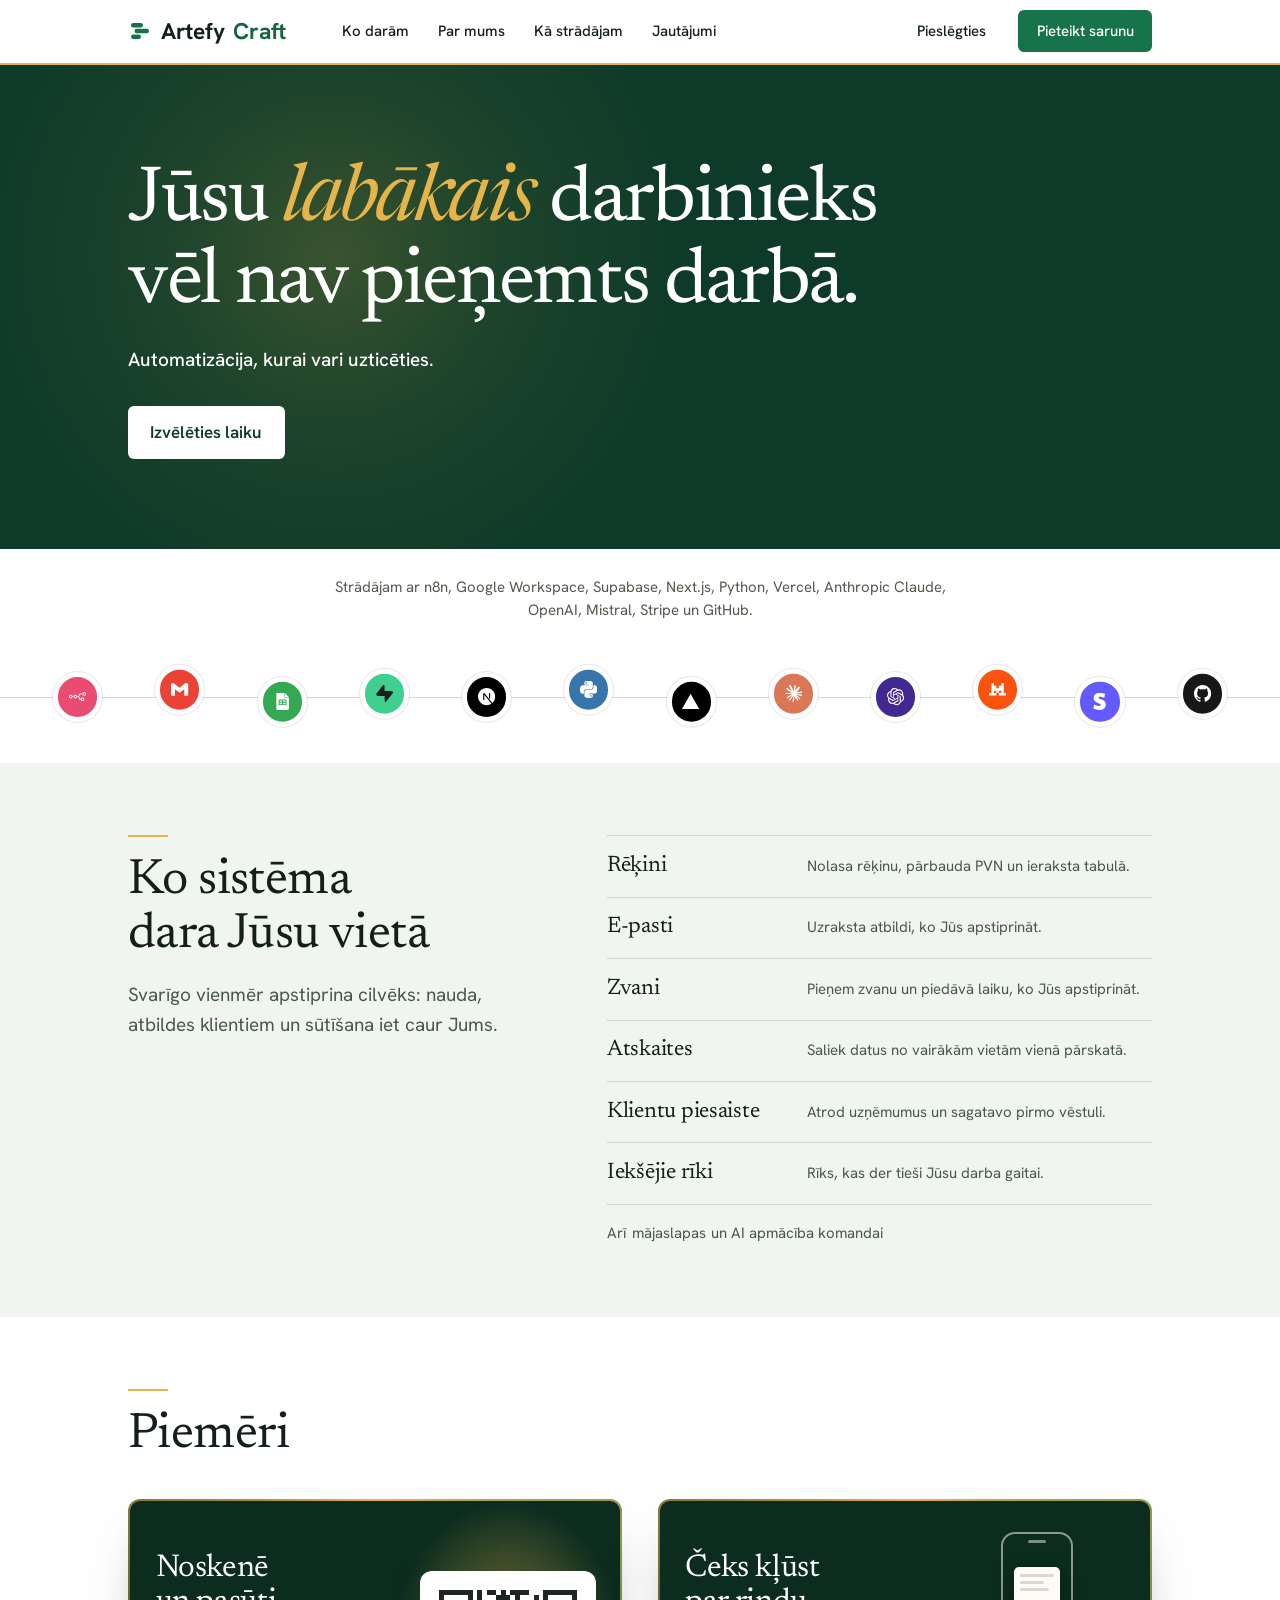
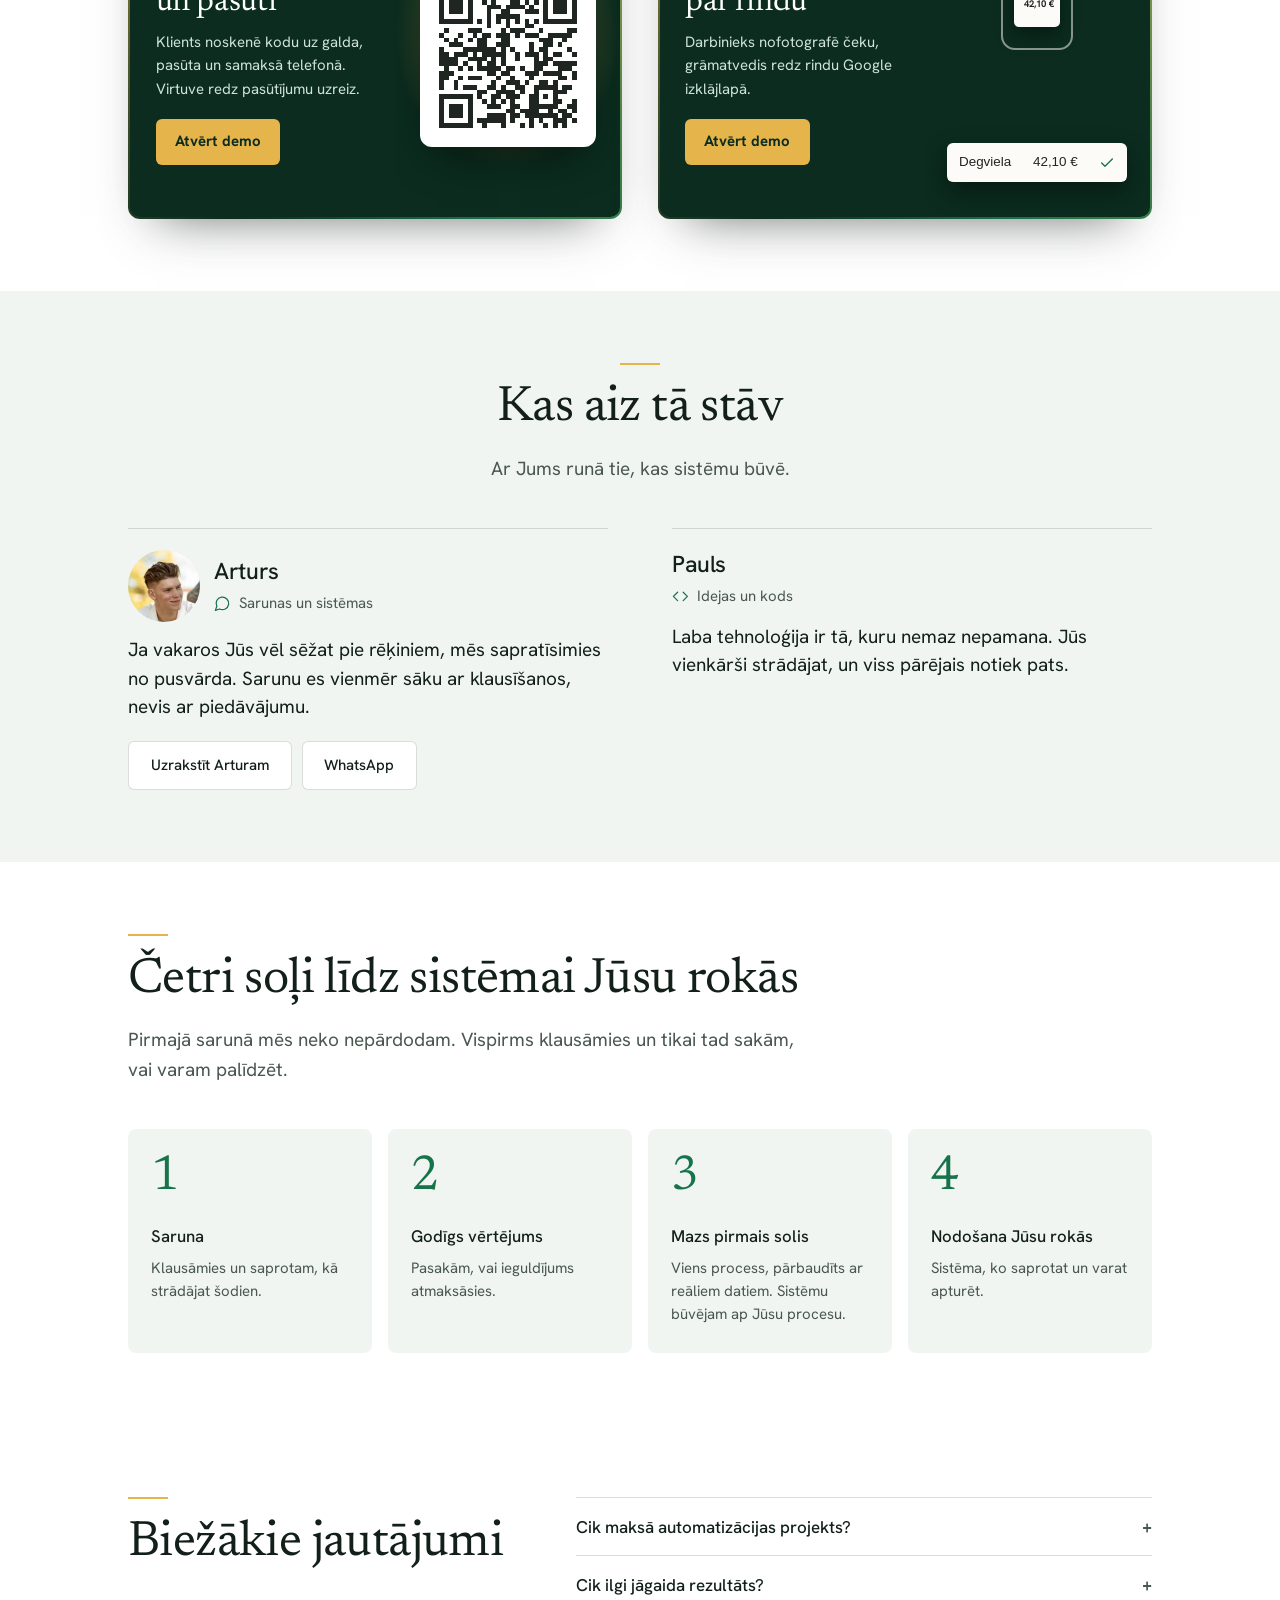
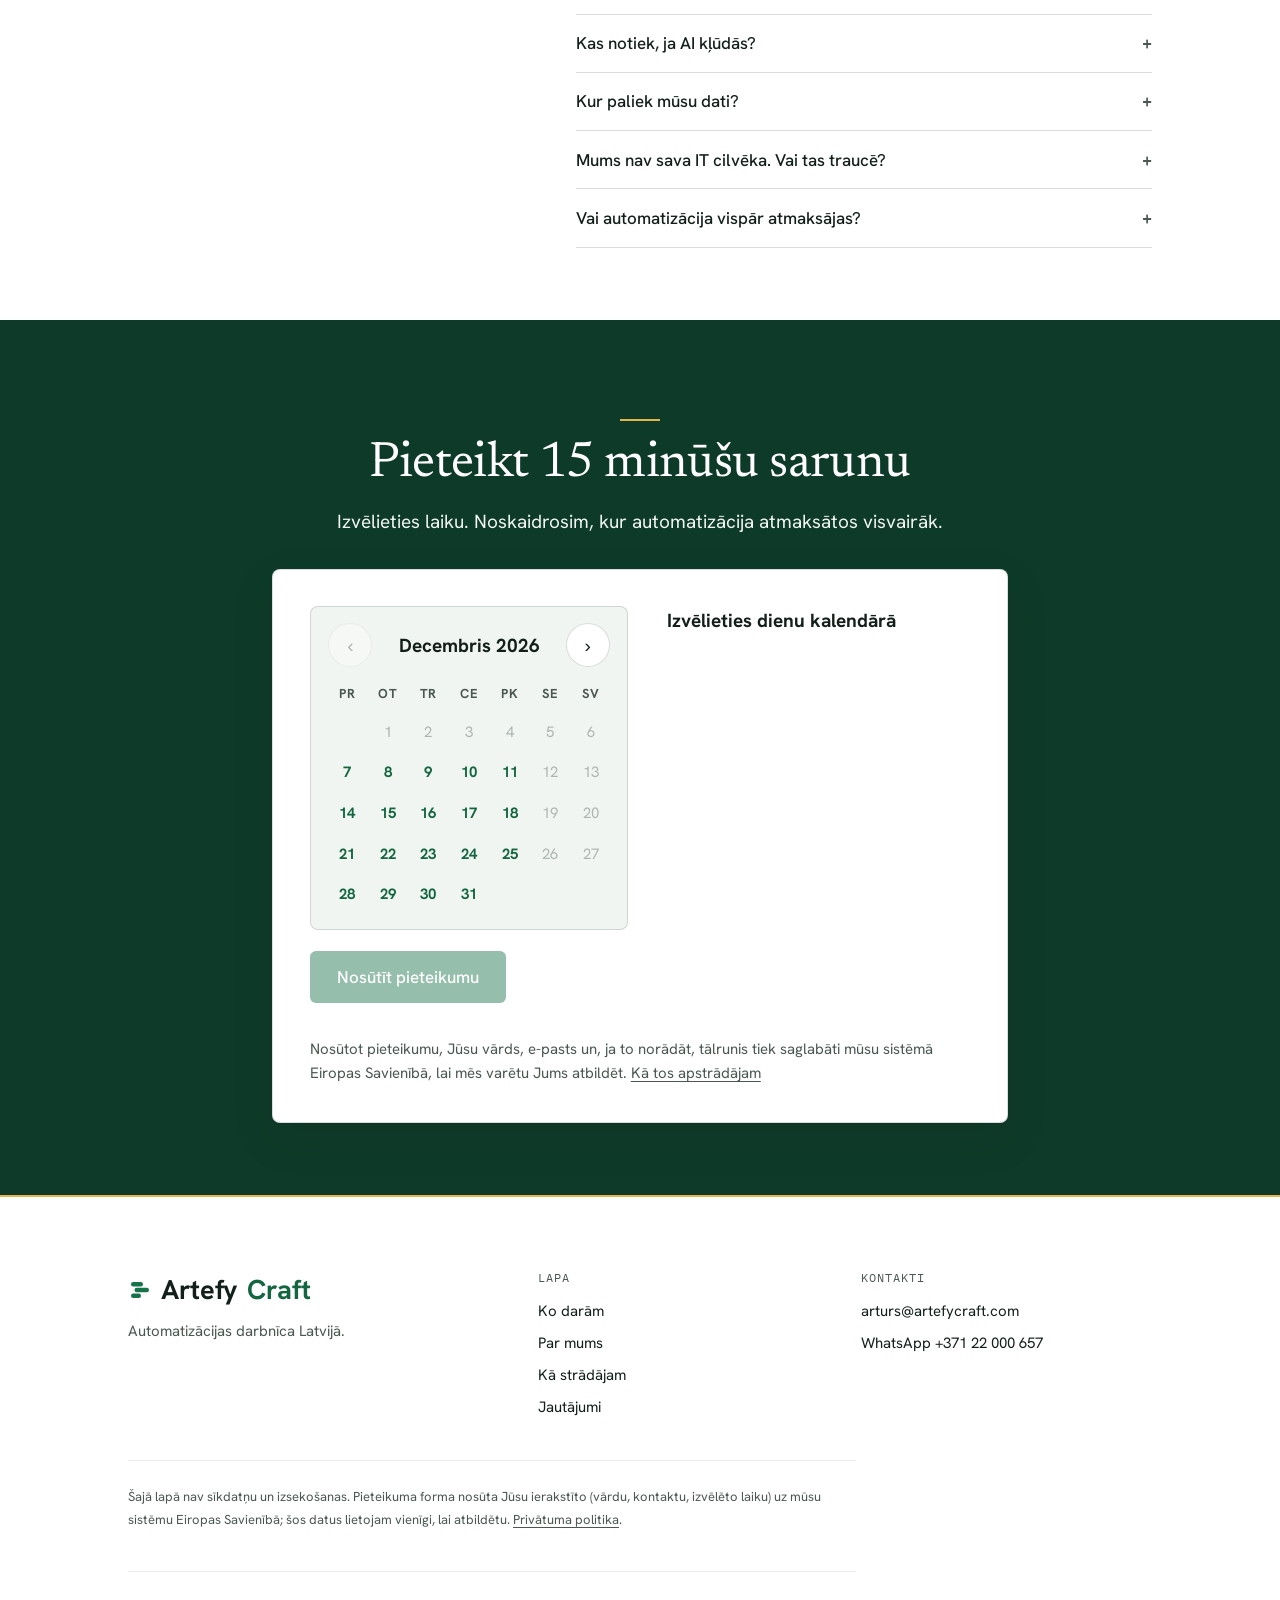
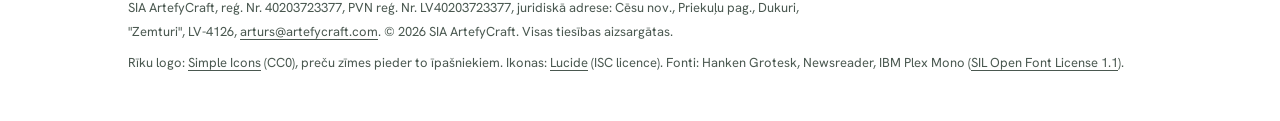
==== index.html @ 23e39937 "Site colours: white ground and a deeper green, to sit with the tools row Why: the owner on 2026-11-1" ====
<!DOCTYPE html>
<html lang="lv">
<head>
<meta charset="utf-8">
<meta http-equiv="Content-Security-Policy" content="default-src 'none'; script-src 'sha256-b19RryGZ+yaGGSZK6sji0mhTj8WR85nh6gdhPHZwMCQ=' 'sha256-H9xbKPs+6GqctsWBT7fHJi2YNaZ1xFNQmWUExeQFsFk=' 'sha256-HbOfpXusccifRSdH68o9YBhZXxMxSIZ6NOgyAUP1u60='; style-src 'unsafe-inline'; img-src 'self' data:; font-src 'self'; connect-src https://zcbwdbcfalwhapwgzswj.supabase.co; form-action 'none'; base-uri 'none'; object-src 'none'; upgrade-insecure-requests">
<meta name="referrer" content="strict-origin-when-cross-origin">
<meta name="viewport" content="width=device-width, initial-scale=1">
<link rel="preload" href="fonti/hanken-grotesk-768af2923e.woff2" as="font" type="font/woff2" crossorigin>
<link rel="preload" href="fonti/hanken-grotesk-e9201eddf1.woff2" as="font" type="font/woff2" crossorigin>
<link rel="preload" href="fonti/newsreader-252f00e568.woff2" as="font" type="font/woff2" crossorigin>
<link rel="preload" href="fonti/newsreader-b60ed8e995.woff2" as="font" type="font/woff2" crossorigin>
<link rel="preload" href="fonti/newsreader-c780883820.woff2" as="font" type="font/woff2" crossorigin>
<title>ArtefyCraft: biznesa procesu automatizācija un AI Latvijā</title>
<meta name="description" content="Biznesa procesu automatizācija un AI risinājumi uzņēmumiem Latvijā: rēķini, e-pasti, zvani un iekšējās sistēmas pēc Jūsu procesa.">
<meta property="og:title" content="ArtefyCraft: biznesa procesu automatizācija un AI Latvijā">
<meta property="og:description" content="Biznesa procesu automatizācija un AI risinājumi uzņēmumiem Latvijā: rēķini, e-pasti, zvani un iekšējās sistēmas pēc Jūsu procesa.">
<meta property="og:type" content="website">
<meta name="color-scheme" content="light">
<meta name="theme-color" content="#FFFFFF">
<link rel="icon" type="image/svg+xml" href="/favicon.svg">
<link rel="icon" type="image/png" sizes="48x48" href="/icon-48.png">
<link rel="icon" type="image/png" sizes="32x32" href="/icon-32.png">
<link rel="apple-touch-icon" href="/icon-180.png">
<script type="application/ld+json">
{"@context":"https://schema.org","@type":"Organization","name":"ArtefyCraft","legalName":"SIA ArtefyCraft","url":"https://artefycraft.com","logo":"https://artefycraft.com/icon-180.png","email":"arturs@artefycraft.com","description":"Biznesa procesu automatizācija, AI risinājumi un mājaslapu izstrāde uzņēmumiem Latvijā.","areaServed":"LV","knowsAbout":["biznesa procesu automatizācija","mākslīgais intelekts","AI aģenti","čatboti","mājaslapu izstrāde"]}
</script>
<style>
/* Minimāls reset (artefakta vidē to dod apvalks) */
html{box-sizing:border-box}
img,svg{max-width:100%}



/* Hanken Grotesk latin-ext */
@font-face {
  font-family: 'Hanken Grotesk';
  font-style: normal;
  font-weight: 300 800;
  font-display: swap;
  src: url(fonti/hanken-grotesk-768af2923e.woff2) format('woff2');
  unicode-range: U+0100-02BA, U+02BD-02C5, U+02C7-02CC, U+02CE-02D7, U+02DD-02FF, U+0304, U+0308, U+0329, U+1D00-1DBF, U+1E00-1E9F, U+1EF2-1EFF, U+2020, U+20A0-20AB, U+20AD-20C0, U+2113, U+2C60-2C7F, U+A720-A7FF;
}
/* Hanken Grotesk latin */
@font-face {
  font-family: 'Hanken Grotesk';
  font-style: normal;
  font-weight: 300 800;
  font-display: swap;
  src: url(fonti/hanken-grotesk-e9201eddf1.woff2) format('woff2');
  unicode-range: U+0000-00FF, U+0131, U+0152-0153, U+02BB-02BC, U+02C6, U+02DA, U+02DC, U+0304, U+0308, U+0329, U+2000-206F, U+20AC, U+2122, U+2191, U+2193, U+2212, U+2215, U+FEFF, U+FFFD;
}
/* IBM Plex Mono latin-ext */
@font-face {
  font-family: 'IBM Plex Mono';
  font-style: normal;
  font-weight: 400;
  font-display: swap;
  src: url(fonti/ibm-plex-mono-6bc0f226a5.woff2) format('woff2');
  unicode-range: U+0100-02BA, U+02BD-02C5, U+02C7-02CC, U+02CE-02D7, U+02DD-02FF, U+0304, U+0308, U+0329, U+1D00-1DBF, U+1E00-1E9F, U+1EF2-1EFF, U+2020, U+20A0-20AB, U+20AD-20C0, U+2113, U+2C60-2C7F, U+A720-A7FF;
}
/* IBM Plex Mono latin */
@font-face {
  font-family: 'IBM Plex Mono';
  font-style: normal;
  font-weight: 400;
  font-display: swap;
  src: url(fonti/ibm-plex-mono-08949f728d.woff2) format('woff2');
  unicode-range: U+0000-00FF, U+0131, U+0152-0153, U+02BB-02BC, U+02C6, U+02DA, U+02DC, U+0304, U+0308, U+0329, U+2000-206F, U+20AC, U+2122, U+2191, U+2193, U+2212, U+2215, U+FEFF, U+FFFD;
}
/* IBM Plex Mono latin-ext */
@font-face {
  font-family: 'IBM Plex Mono';
  font-style: normal;
  font-weight: 500;
  font-display: swap;
  src: url(fonti/ibm-plex-mono-6bb06407c9.woff2) format('woff2');
  unicode-range: U+0100-02BA, U+02BD-02C5, U+02C7-02CC, U+02CE-02D7, U+02DD-02FF, U+0304, U+0308, U+0329, U+1D00-1DBF, U+1E00-1E9F, U+1EF2-1EFF, U+2020, U+20A0-20AB, U+20AD-20C0, U+2113, U+2C60-2C7F, U+A720-A7FF;
}
/* IBM Plex Mono latin */
@font-face {
  font-family: 'IBM Plex Mono';
  font-style: normal;
  font-weight: 500;
  font-display: swap;
  src: url(fonti/ibm-plex-mono-01d2854474.woff2) format('woff2');
  unicode-range: U+0000-00FF, U+0131, U+0152-0153, U+02BB-02BC, U+02C6, U+02DA, U+02DC, U+0304, U+0308, U+0329, U+2000-206F, U+20AC, U+2122, U+2191, U+2193, U+2212, U+2215, U+FEFF, U+FFFD;
}
@font-face{font-family:"Newsreader";font-style:normal;font-weight:400;font-display:swap;src:url(fonti/newsreader-252f00e568.woff2) format("woff2");unicode-range:U+0000-00FF,U+0131,U+0152-0153,U+02BB-02BC,U+02C6,U+02DA,U+02DC,U+2000-206F,U+20AC,U+2122}
@font-face{font-family:"Newsreader";font-style:normal;font-weight:400;font-display:swap;src:url(fonti/newsreader-b60ed8e995.woff2) format("woff2");unicode-range:U+0100-02BA,U+02BD-02C5,U+02C7-02CC,U+02CE-02D7,U+02DD-02FF,U+1E00-1EFF,U+20A0-20AB,U+20AD-20C0}
@font-face{font-family:"Newsreader";font-style:italic;font-weight:400;font-display:swap;src:url(fonti/newsreader-c780883820.woff2) format("woff2");unicode-range:U+61,U+62,U+63,U+64,U+65,U+66,U+67,U+68,U+69,U+6A,U+6B,U+6C,U+6D,U+6E,U+6F,U+70,U+72,U+73,U+74,U+75,U+76,U+7A,U+101,U+10D,U+113,U+123,U+12B,U+137,U+13C,U+146,U+161,U+16B,U+17E}



:root{
  interpolate-size:allow-keywords;
  --paper:#FAF9F7;
  --raised:#FFFFFF;
  --recessed:#F1EFEB;
  --ink:#17151C;
  --muted:#56525C;
  --hair:rgba(23,21,28,.13);
  --hair-soft:rgba(23,21,28,.07);
  --accent:#3A4A3E;
  --accent-strong:#3A4A3E;
  --accent-text:#3A4A3E;
  --on-accent:#FFFFFF;
  --ease:cubic-bezier(.16,1,.3,1);
  --ease-strong:var(--ease);
  --dur-fast:150ms;--dur:220ms;--dur-slow:300ms;
  --tint:rgba(74,93,78,.08);
  --band:#17151C;
  --band-raised:rgba(255,255,255,.055);
  --band-ink:#FFFFFF;
  --band-muted:#CBC6D3;
  --band-hair:rgba(245,239,231,.14);
  --ok-fg:#17573F;--ok-bg:#DDF0E5;
  --warn-fg:#7F4A16;--warn-bg:#FDEBC8;
  --shadow:none;
  --gblend:normal;--gop:0;
  --r:6px;--r-lg:8px;--r-sm:4px;--r-btn:6px;

  --serif:"Hanken Grotesk","Segoe UI",Arial,sans-serif;
  --sans:"Hanken Grotesk","Segoe UI",Arial,sans-serif;
  --mono:"IBM Plex Mono",ui-monospace,"Cascadia Code",Consolas,monospace;

  --w:1040px;
  --pad:clamp(1.25rem,5vw,4rem);
  --sect:clamp(3.75rem,9vh,5.5rem);
  --split-wide:minmax(0,1.5fr) minmax(0,1fr);
  --split-text:minmax(0,.8fr) minmax(0,1.2fr);

  
  --fs-display:clamp(2rem,1.1rem + 3.6vw,3.5rem);
  --fs-h2:clamp(1.6rem,1.1rem + 2vw,2.25rem);
  --fs-h3:clamp(1.2rem,1rem + .6vw,1.5rem);
  --fs-lead:clamp(1.1875rem,1rem + .5vw,1.4rem);
  --fs-body:1.1875rem;
  --fs-small:1rem;
  --fs-label:.875rem;
}


*,*::before,*::after{box-sizing:border-box}
html{scroll-padding-top:5.5rem;-webkit-text-size-adjust:100%}
@media (prefers-reduced-motion:no-preference){html{scroll-behavior:smooth}}
body{
  margin:0;background:var(--paper);color:var(--ink);
  font-family:var(--sans);font-size:var(--fs-body);line-height:1.6;
  font-optical-sizing:auto
}

.grain{display:none;
  position:fixed;inset:0;z-index:60;pointer-events:none;
  mix-blend-mode:var(--gblend);opacity:var(--gop);
  background-image:url("data:image/svg+xml,%3Csvg xmlns='http://www.w3.org/2000/svg' width='240' height='240'%3E%3Cfilter id='n'%3E%3CfeTurbulence type='fractalNoise' baseFrequency='0.9' numOctaves='2' stitchTiles='stitch'/%3E%3C/filter%3E%3Crect width='240' height='240' filter='url(%23n)' opacity='0.6'/%3E%3C/svg%3E");
}

::selection{background:var(--accent);color:var(--on-accent)}
a{color:var(--accent-text);text-decoration-thickness:1px;text-underline-offset:3px}
a:focus-visible,button:focus-visible,summary:focus-visible,input:focus-visible,[contenteditable]:focus-visible{
  outline:3px solid var(--accent);outline-offset:3px;border-radius:6px;
}
.skip{
  position:absolute;left:-999px;top:0;z-index:200;
  background:var(--ink);color:var(--paper);
  padding:.7rem 1.2rem;font-family:var(--mono);font-size:var(--fs-label);
}
.skip:focus{left:0}
.wrap{max-width:var(--w);margin:0 auto;padding-inline:var(--pad)}


h1,h2,h3{
  font-family:var(--serif);font-weight:700;
  letter-spacing:-.008em;line-height:1.16;margin:0;text-wrap:balance;
}
h1{font-size:var(--fs-display);line-height:1.12;font-weight:700;letter-spacing:-.015em}
h2{font-size:var(--fs-h2);letter-spacing:-.012em}
h3{font-size:var(--fs-h3);line-height:1.24}
p{margin:0}
.em{
  font-style:normal;font-weight:inherit;color:inherit;letter-spacing:inherit;
}
.lead{
  font-size:var(--fs-lead);line-height:1.58;
  color:var(--muted);max-width:36em;font-weight:400;
}
.mono{
  font-family:var(--mono);font-size:var(--fs-label);font-weight:500;
  letter-spacing:.13em;text-transform:uppercase;color:var(--muted);
}
.sect{padding-block:var(--sect)}
.sect-head{margin-bottom:clamp(2rem,5vh,3.2rem)}
.sect-head h2{position:relative;padding-bottom:.6rem}
.sect-head h2::after{display:none;
  content:"";position:absolute;left:0;bottom:0;height:4px;width:3.4rem;border-radius:2px;
  background:var(--accent);
  transform:scaleX(0);transform-origin:left;
  transition:transform var(--dur-slow) var(--ease);
}
html:not(.io) .sect-head h2::after,.sect-head.rv.in h2::after{transform:scaleX(1)}
.sect-head h2{max-width:16em}
.sect-head .lead{margin-top:1.05rem}


.nav{
  position:fixed;top:0;left:0;right:0;z-index:100;
  border-bottom:1px solid transparent;
  transition:border-color .25s var(--ease);
  background:var(--paper);
}
.nav.scrolled{border-bottom-color:var(--hair)}
.nav-in{
  max-width:var(--w);margin:0 auto;padding:.65rem var(--pad);
  display:flex;align-items:center;gap:1.3rem;
}
.brand{
  font-family:var(--serif);font-size:clamp(1.22rem,2.2vw,1.42rem);font-weight:700;letter-spacing:-.01em;
  color:var(--ink);text-decoration:none;margin-right:auto;line-height:1.2;
  display:inline-flex;align-items:center;gap:.55rem;
}
.brand .mark,.foot-brand .mark{width:24px;height:24px;flex:none}
.brand i{font-style:normal;font-weight:700;color:var(--accent-text)}


.btn{
  display:inline-flex;align-items:center;justify-content:center;gap:.65rem;
  background:var(--accent);color:var(--on-accent);
  font-family:var(--sans);font-weight:700;font-size:var(--fs-body);
  padding:.95rem 1.7rem;text-decoration:none;border:none;min-height:52px;
  border-radius:var(--r-btn);cursor:pointer;
  transition:filter .18s var(--ease),transform .18s var(--ease);
}
@media (hover:hover) and (pointer:fine){
  .btn:hover{filter:brightness(.93);transform:translateY(-1px)}
  .btn:hover .arr{transform:translateX(4px)}
}
.btn[disabled],.btn[aria-disabled="true"]{opacity:.45;cursor:not-allowed;transform:none}
.btn .arr{transition:transform .18s var(--ease);font-family:var(--mono)}
.btn-nav{min-height:44px;padding:.55rem 1.2rem;font-size:var(--fs-small)}
@media (max-width:600px){.btn-nav{display:none}}
.btn2{
  display:inline-flex;align-items:center;justify-content:center;gap:.5rem;
  background:transparent;color:var(--ink);border:2px solid var(--ink);
  font-family:var(--sans);font-weight:700;font-size:var(--fs-small);
  padding:.9rem 1.6rem;text-decoration:none;min-height:52px;cursor:pointer;
  border-radius:var(--r-btn);background:var(--raised);
  transition:border-color .18s var(--ease),color .18s var(--ease);
}
@media (hover:hover) and (pointer:fine){
  .btn2:hover{border-color:var(--accent);color:var(--accent-text)}
}
.btn2[aria-pressed="true"]{background:var(--accent);border-color:var(--accent);color:var(--on-accent)}
.mail-alt{
  font-family:var(--mono);font-size:var(--fs-label);letter-spacing:.05em;
  color:var(--muted);
  text-decoration:underline;text-underline-offset:5px;
  text-decoration-color:var(--hair);text-decoration-thickness:1px;
  display:inline-flex;align-items:center;min-height:44px;
  transition:color .18s var(--ease),text-decoration-color .18s var(--ease);
}
.mail-alt:hover{color:var(--accent-text);text-decoration-color:var(--accent)}


.hero{
  padding-top:clamp(7.5rem,16vh,10.5rem);
  padding-bottom:clamp(3.5rem,8vh,5.5rem);
  position:relative;overflow:hidden;
}
.byline{margin-top:1.15rem;font-size:var(--fs-small);color:var(--muted);display:flex;gap:.55rem;align-items:center}
.byline .dot-o{width:.5rem;height:.5rem;border-radius:50%;background:var(--accent);flex:none}
.hero-grid{display:grid;grid-template-columns:1.05fr .9fr;gap:clamp(2rem,4vw,4rem);align-items:center}
@media (max-width:1000px){.hero-grid{grid-template-columns:1fr}}
.photo-card{position:relative;max-width:34rem}
@media (max-width:1000px){.photo-card{margin-top:.5rem}}
.hero-demo{
  background:var(--raised);border:1px solid var(--hair);border-radius:6px;
  box-shadow:var(--shadow);padding:1.35rem;display:grid;gap:.75rem;
}
.hd-tag{font-family:var(--mono);font-size:.66rem;letter-spacing:.08em;text-transform:uppercase;color:var(--muted)}
.hd-paper{
  position:relative;background:#FFFFFF;border:1px solid var(--hair);border-radius:6px;
  padding:2.3rem 1.1rem 1.15rem;overflow:hidden;display:grid;gap:.6rem;
}
.hd-paper .hd-tag{position:absolute;top:.75rem;left:1.1rem}
.hd-l{display:block;height:.52rem;border-radius:6px;background:#EDEBE8}
.hd-l.w70{width:70%}.hd-l.w50{width:50%}.hd-l.w62{width:62%}.hd-l.w40{width:40%}.hd-l.w55{width:55%}
.hd-l.hl1{animation:hdHl1 9s ease-out infinite}
.hd-l.hl2{animation:hdHl2 9s ease-out infinite}
.hd-l.hl3{animation:hdHl3 9s ease-out infinite}
.hd-beam{
  position:absolute;left:0;right:0;top:-14%;height:10%;pointer-events:none;opacity:0;
  background:linear-gradient(rgba(74,93,78,.16),transparent);border-top:2px solid var(--accent);
  animation:hdBeam 9s cubic-bezier(.4,0,.6,1) infinite;
}
.hd-flow{display:flex;justify-content:center;gap:.55rem}
.hd-flow span{width:.45rem;height:.45rem;border-radius:50%;background:var(--accent);opacity:.25}
.hd-flow span:nth-child(1){animation:hdDot1 9s infinite}
.hd-flow span:nth-child(2){animation:hdDot2 9s infinite}
.hd-flow span:nth-child(3){animation:hdDot3 9s infinite}
.hd-sheet{background:var(--paper);border:1px solid var(--hair);border-radius:6px;padding:.85rem 1.1rem 1rem;display:grid;gap:.5rem}
.hd-row{display:grid;grid-template-columns:1.1fr 1.4fr 1fr .8fr;gap:.5rem;align-items:center}
@media (max-width:400px){.hero-demo{padding:.75rem}.hd-sheet{padding:.7rem .7rem .8rem}.hd-row{gap:.35rem}}
.hd-row.hd-h b{font-family:var(--mono);font-weight:500;font-size:.62rem;letter-spacing:.06em;text-transform:uppercase;color:var(--muted)}
.hd-row em{font-style:normal;font-size:.86rem;font-variant-numeric:tabular-nums;white-space:nowrap}
.hd-row em.hc4{justify-self:start;background:var(--ok-bg);color:var(--ok-fg);font-weight:700;font-size:.72rem;border-radius:6px;padding:.14rem .6rem}
.hc1{animation:hdC1 9s ease-out infinite}
.hc2{animation:hdC2 9s ease-out infinite}
.hc3{animation:hdC3 9s ease-out infinite}
.hc4{animation:hdC4 9s var(--ease-strong) infinite}
@keyframes hdBeam{0%,8%{opacity:0;top:-14%}10%{opacity:1}22%{opacity:1;top:106%}24%,100%{opacity:0;top:106%}}
@keyframes hdHl1{0%,14%{background:#EDEBE8;box-shadow:none}18%,88%{background:#FFF1A6;box-shadow:0 0 0 2px rgba(74,93,78,.55)}96%,100%{background:#EDEBE8;box-shadow:none}}
@keyframes hdHl2{0%,18%{background:#EDEBE8;box-shadow:none}22%,88%{background:#FFF1A6;box-shadow:0 0 0 2px rgba(74,93,78,.55)}96%,100%{background:#EDEBE8;box-shadow:none}}
@keyframes hdHl3{0%,22%{background:#EDEBE8;box-shadow:none}26%,88%{background:#FFF1A6;box-shadow:0 0 0 2px rgba(74,93,78,.55)}96%,100%{background:#EDEBE8;box-shadow:none}}
@keyframes hdDot1{0%,26%{opacity:.25}30%,34%{opacity:1}38%,100%{opacity:.25}}
@keyframes hdDot2{0%,30%{opacity:.25}34%,38%{opacity:1}42%,100%{opacity:.25}}
@keyframes hdDot3{0%,34%{opacity:.25}38%,42%{opacity:1}46%,100%{opacity:.25}}
@keyframes hdC1{0%,38%{opacity:0;transform:translateY(5px)}42%,92%{opacity:1;transform:none}98%,100%{opacity:0}}
@keyframes hdC2{0%,42%{opacity:0;transform:translateY(5px)}46%,92%{opacity:1;transform:none}98%,100%{opacity:0}}
@keyframes hdC3{0%,46%{opacity:0;transform:translateY(5px)}50%,92%{opacity:1;transform:none}98%,100%{opacity:0}}
@keyframes hdC4{0%,50%{opacity:0;transform:scale(.6)}56%,92%{opacity:1;transform:scale(1)}98%,100%{opacity:0}}
@media (prefers-reduced-motion:reduce){
  .hero-demo *{animation:none !important}
  .hd-beam{opacity:0}
}
.float-chip{display:none !important;
  position:absolute;right:-.9rem;top:1.3rem;z-index:2;
  background:var(--raised);border:1px solid var(--hair);border-radius:6px;
  box-shadow:var(--shadow);padding:.8rem 1.05rem;
  display:flex;gap:.7rem;align-items:flex-start;max-width:16rem;
}
.float-chip .fc-dot{width:.6rem;height:.6rem;border-radius:50%;background:var(--accent);flex:none;margin-top:.35rem}
.float-chip b{display:block;font-size:var(--fs-small);font-weight:700}
.float-chip span{font-size:var(--fs-small);color:var(--muted)}
@media (max-width:760px){.float-chip{display:none}}
@media (prefers-reduced-motion:no-preference){
  .float-chip{animation:bob 7s ease-in-out infinite}
}
@keyframes bob{0%,100%{transform:translateY(0)}50%{transform:translateY(-8px)}}
.hero .wrap{position:relative}
.hero h1{max-width:13em;margin:0 0 1.5rem;padding-top:.08em}
.hl{display:block}
@media (prefers-reduced-motion:no-preference){
  html.io .hl{opacity:1;transform:none}
  html.io .hl:nth-child(2){animation-delay:.06s}
}
@keyframes rise{to{opacity:1;transform:none}}
.hero .lead{margin-bottom:2.2rem}
.hero-cta{display:flex;flex-wrap:wrap;align-items:center;gap:1.2rem}
.cta-note{margin-top:1.1rem;font-size:var(--fs-small);color:var(--muted);max-width:36em}


.bento{display:grid;gap:.8rem;grid-template-columns:var(--split-wide)}
.bento .cell:first-child{
  grid-row:span 2;display:flex;flex-direction:column;justify-content:flex-end;
  min-height:clamp(22rem,32vw,27rem);padding:clamp(1.8rem,3.4vw,2.8rem);
}
.bento .cell:first-child .cwm{width:clamp(7rem,12vw,10rem);height:clamp(7rem,12vw,10rem);top:clamp(1.4rem,2.6vw,2.2rem);right:clamp(1.4rem,2.6vw,2.2rem);opacity:.16}
.bento .cell:first-child h3{font-size:var(--fs-h2);margin-bottom:.8rem;max-width:12em}
.bento .cell:first-child p{font-size:var(--fs-lead);max-width:30em}
.more{
  display:grid;grid-template-columns:var(--split-text);gap:clamp(1rem,4vw,3.5rem);
  margin-top:clamp(2.5rem,6vh,4rem);
}
.more-list{list-style:none;margin:0;padding:0;display:grid}
.more-list li{
  display:grid;grid-template-columns:minmax(0,1fr);gap:.35rem 1rem;
  padding:clamp(1.1rem,2.4vh,1.5rem) 0;border-top:1px solid var(--hair);
}
.more-list li:last-child{border-bottom:1px solid var(--hair)}
.more-list .cnum,.bento .cnum{display:none}
.more-list h3{margin:0}
.more-list p{grid-column:1;color:var(--muted)}
@media (max-width:760px){
  .bento,.more{grid-template-columns:1fr}
  .bento .cell:first-child{grid-row:auto;min-height:0}
  .bento .cell:first-child h3{font-size:var(--fs-h3)}
  .bento .cell:first-child p{font-size:var(--fs-body)}
}
.cell{
  background:var(--raised);border:1px solid var(--hair);border-radius:var(--r);
  padding:clamp(1.5rem,3vw,2.1rem);position:relative;overflow:hidden;
  transition:box-shadow .2s var(--ease),transform .2s var(--ease);
}
.cell h3{margin:0 0 .55rem;position:relative}
.cell p{color:var(--muted);position:relative}
.cnum{
  display:block;font-family:var(--serif);font-style:normal;font-weight:700;
  font-size:var(--fs-h3);color:var(--accent-text);margin-bottom:.55rem;position:relative;
}
.cwm{
  position:absolute;top:1rem;right:1rem;width:5.6rem;height:5.6rem;
  fill:none;stroke:var(--accent);opacity:.12;stroke-width:1.4;
  stroke-linecap:round;stroke-linejoin:round;pointer-events:none;
}

.steps-wrap{display:grid;grid-template-columns:var(--split-text);gap:clamp(2rem,5vw,5rem);align-items:start}
.steps-wrap .sect-head{position:sticky;top:7rem;margin-bottom:0}
.steps{list-style:none;margin:0;padding:0;display:grid}
.step{
  display:grid;grid-template-columns:3.2rem minmax(0,1fr);gap:.4rem 1.2rem;
  padding:clamp(1.3rem,2.8vh,1.8rem) 0;border-top:1px solid var(--hair);
}
.step:last-child{border-bottom:1px solid var(--hair)}
@media (max-width:860px){
  .steps-wrap{grid-template-columns:1fr}
  .steps-wrap .sect-head{position:static}
}
.step .sn{
  font-family:var(--serif);font-weight:700;
  font-size:var(--fs-h3);line-height:1.1;color:var(--accent-text);display:block;grid-row:span 2;
}
.step h3{font-size:var(--fs-h3);margin:0}
.step p{color:var(--muted);font-size:var(--fs-body);grid-column:2;max-width:34em}

.why{display:grid;grid-template-columns:repeat(2,minmax(0,1fr));gap:0 clamp(1.5rem,5vw,4.5rem)}
@media (max-width:720px){.why{grid-template-columns:1fr}}
.why>div{border-top:1px solid var(--hair);padding:clamp(1.2rem,2.6vh,1.6rem) 0}
.why h3{margin-bottom:.5rem}
.why p{color:var(--muted)}
.band{
  color:var(--band-ink);position:relative;overflow:hidden;
  padding-block:var(--sect);
  margin-inline:0;
  margin-block:clamp(2.5rem,7vh,5rem);
  border-radius:0;
  background:var(--band);
  box-shadow:none;
}
.band::after{display:none;
  content:"";position:absolute;inset:0;pointer-events:none;z-index:0;
  background:url("data:image/svg+xml,%3Csvg xmlns='http://www.w3.org/2000/svg' width='140' height='140'%3E%3Cfilter id='n'%3E%3CfeTurbulence type='fractalNoise' baseFrequency='0.9' numOctaves='2' stitchTiles='stitch'/%3E%3CfeColorMatrix type='saturate' values='0'/%3E%3C/filter%3E%3Crect width='140' height='140' filter='url(%23n)'/%3E%3C/svg%3E") repeat;background-size:140px 140px;
  opacity:.06;mix-blend-mode:soft-light;
  -webkit-mask-image:linear-gradient(180deg,transparent 0,#000 4%,#000 96%,transparent 100%);
  mask-image:linear-gradient(180deg,transparent 0,#000 4%,#000 96%,transparent 100%);
}
.band .wrap{position:relative;z-index:1}
.band .sect-head h2{max-width:14em}
.band .why>div{border-color:var(--band-hair)}
.band .why h3{color:var(--band-ink)}
.band .why p{color:var(--band-muted)}


.tech{border-block:1px solid var(--hair);padding-block:1.4rem}
.tech-line{color:var(--muted);font-size:var(--fs-small);max-width:60em}
.tech-head{
  text-align:center;margin:0 0 1.15rem;
  font-family:var(--mono);font-size:var(--fs-label);font-weight:500;
  letter-spacing:.22em;text-transform:uppercase;color:var(--muted);
}
.marq-wrap{
  overflow:hidden;
  -webkit-mask-image:linear-gradient(90deg,transparent,#000 8%,#000 92%,transparent);
  mask-image:linear-gradient(90deg,transparent,#000 8%,#000 92%,transparent);
}
.marq{display:flex;gap:0;width:max-content}
.marq-row{display:flex;gap:3.4rem;align-items:center;padding-right:3.4rem}
.tlogo{width:30px;height:30px;display:block;opacity:.92}
@media (prefers-reduced-motion:no-preference){
  .marq{animation:slide 36s linear infinite;will-change:transform}
}
@keyframes slide{to{transform:translateX(-16.6667%)}}
@media (prefers-reduced-motion:reduce){.marq{width:auto;flex-wrap:wrap}.marq-row[aria-hidden]{display:none}}
.sr-only{position:absolute;width:1px;height:1px;overflow:hidden;clip-path:inset(50%);white-space:nowrap}


.xcards{display:grid;grid-template-columns:var(--split-wide);gap:.9rem}
.xcards .xcard:first-child{grid-row:span 2}
.xcards .xcard:first-child .xprev{height:auto;flex:1;min-height:clamp(150px,19vw,230px);gap:clamp(4.5rem,7vw,6.5rem)}
.xcards .xcard:first-child .xprev>*{transform:scale(2)}
.xcards .xcard:first-child p{font-size:var(--fs-lead);flex:none}
@media (max-width:900px){
  .xcards{grid-template-columns:1fr}
  .xcards .xcard:first-child{grid-row:auto}
  .xcards .xcard:first-child .xprev{height:96px;min-height:0;flex:none;gap:1.1rem}
  .xcards .xcard:first-child .xprev>*{transform:none}
  .xcards .xcard:first-child p{font-size:var(--fs-body)}
}
.xcard{
  background:var(--raised);border:1px solid var(--hair);border-radius:var(--r-lg);
  padding:clamp(1.5rem,3vw,2.1rem);display:flex;flex-direction:column;gap:.9rem;
  transition:box-shadow .2s var(--ease),border-color .2s var(--ease),transform .2s var(--ease);
}
.xcard .xcat{
  align-self:flex-start;display:inline-flex;align-items:center;gap:.55rem;
  font-family:var(--serif);font-style:normal;font-weight:700;
  font-size:var(--fs-body);color:var(--muted);
}
.xcard .xcat i{width:.5rem;height:.5rem;border-radius:50%;background:var(--accent);flex:none}
.xcard h3{font-size:var(--fs-h3)}
.xcard p{color:var(--muted);flex:1}
.xcard .btn2{align-self:flex-start;min-height:48px;padding:.7rem 1.5rem}
.roi{
  margin-top:clamp(2rem,4vh,3rem);
  display:grid;grid-template-columns:minmax(0,1.15fr) minmax(0,1fr);gap:clamp(1.5rem,3vw,3rem);
  background:var(--tint);border:1px solid rgba(74,93,78,.25);border-radius:var(--r-lg);
  padding:clamp(1.6rem,3.2vw,2.6rem);align-items:center;
}
@media (max-width:860px){.roi{grid-template-columns:1fr}}
.roi h3{margin-bottom:1rem}
.roi-l{display:block;font-size:var(--fs-small);color:var(--muted);margin-bottom:.5rem}
.roi-l b{color:var(--accent-text);font-variant-numeric:tabular-nums}
#roiRange{
  width:100%;margin:.2rem 0 1.1rem;accent-color:var(--accent);height:28px;cursor:pointer;
}
.roi-mins{display:inline-flex;gap:.4rem;margin-bottom:.4rem}
.roi-m{
  min-width:44px;min-height:44px;border-radius:6px;border:1px solid var(--hair);
  background:var(--raised);color:var(--ink);font-family:var(--sans);font-weight:700;font-size:var(--fs-small);
  cursor:pointer;transition:border-color .18s var(--ease),background-color .18s var(--ease),color .18s var(--ease),transform .16s var(--ease);
}
.roi-m:active{transform:scale(.94)}
.roi-m[aria-pressed="true"]{background:var(--accent);border-color:var(--accent);color:var(--on-accent)}
.roi-note{font-size:var(--fs-small);color:var(--muted);max-width:30em}
.roi-out{display:grid;gap:1.1rem;justify-items:start}
.roi-rows{margin:0;width:100%;display:grid;gap:.55rem}
.roi-rows .rr{
  display:flex;align-items:baseline;justify-content:space-between;gap:1rem;
  font-size:var(--fs-small);
}
.roi-rows dt{color:var(--muted)}
.roi-rows dd{margin:0;font-variant-numeric:tabular-nums;font-weight:700;white-space:nowrap}
.roi-rows .rr-save{
  border-top:1px solid rgba(74,93,78,.3);padding-top:.8rem;margin-top:.35rem;
}
.roi-rows .rr-save dt{color:var(--ink);font-weight:700}
.roi-rows .rr-save b{
  font-family:var(--serif);font-weight:700;font-size:var(--fs-h2);line-height:1;
  color:var(--accent-text);
  font-variant-numeric:tabular-nums;
}
.roi-rows .rr-save span{font-size:var(--fs-small);color:var(--muted);margin-left:.4rem}
.roi-year{font-size:var(--fs-small);color:var(--muted)}
.roi-year b{color:var(--accent-text);font-variant-numeric:tabular-nums}

.xprev{
  background:var(--recessed);border:1px solid var(--hair-soft);border-radius:6px;
  height:96px;display:flex;align-items:center;justify-content:center;gap:1.1rem;overflow:hidden;
}
.xpp{position:relative;width:52px;height:64px;background:#FFF;border:1px solid var(--hair);border-radius:6px;padding:12px 8px;display:grid;gap:6px;align-content:start;overflow:hidden}
.xpp i{display:block;height:5px;border-radius:3px;background:#EDEBE8}
.xpp i:nth-child(2){width:70%}
.xpp .xbeam{position:absolute;left:0;right:0;top:-16%;height:12%;border-top:2px solid var(--accent);background:linear-gradient(rgba(74,93,78,.16),transparent);opacity:0;animation:xbeam 5.5s cubic-bezier(.4,0,.6,1) infinite}
.xpt{display:grid;gap:5px}
.xpt b{width:64px;height:12px;border-radius:6px;background:#FFF;border:1px solid var(--hair)}
.xpt b:nth-child(1){animation:xcell 5.5s ease-out infinite}
.xpt b:nth-child(2){animation:xcell2 5.5s ease-out infinite}
.xpt b.xok{background:var(--ok-bg);border-color:transparent;animation:xcell3 5.5s var(--ease-strong) infinite}
@keyframes xbeam{0%,10%{opacity:0;top:-16%}14%{opacity:1}34%{opacity:1;top:104%}38%,100%{opacity:0;top:104%}}
@keyframes xcell{0%,38%{opacity:.25}44%,92%{opacity:1}98%,100%{opacity:.25}}
@keyframes xcell2{0%,46%{opacity:.25}52%,92%{opacity:1}98%,100%{opacity:.25}}
@keyframes xcell3{0%,54%{opacity:.25;transform:scale(.7)}60%,92%{opacity:1;transform:scale(1)}98%,100%{opacity:.25}}
.xdots{display:flex;gap:5px}
.xdots i{width:7px;height:7px;border-radius:50%;background:var(--accent);opacity:.3}
.xdots i:nth-child(1){animation:xd 1.3s ease-in-out infinite}
.xdots i:nth-child(2){animation:xd 1.3s ease-in-out .18s infinite}
.xdots i:nth-child(3){animation:xd 1.3s ease-in-out .36s infinite}
@keyframes xd{0%,100%{opacity:.3;transform:translateY(0)}40%{opacity:1;transform:translateY(-3px)}}
.xdraft{display:grid;gap:6px}
.xdraft i{display:block;height:6px;border-radius:3px;background:var(--tint)}
.xdraft .d1{animation:xdr1 5.5s var(--ease-strong) infinite}
.xdraft .d2{animation:xdr2 5.5s var(--ease-strong) infinite}
@keyframes xdr1{0%,20%{width:8px}55%,92%{width:88px}100%{width:8px}}
@keyframes xdr2{0%,35%{width:8px}70%,92%{width:64px}100%{width:8px}}
.xring{position:relative;width:34px;height:34px}
.xring i{position:absolute;inset:9px;border-radius:50%;background:var(--accent)}
.xring::before,.xring::after{content:"";position:absolute;inset:0;border-radius:50%;border:2px solid rgba(74,93,78,.45);animation:xring 2.6s ease-out infinite}
.xring::after{animation-delay:1.3s}
@keyframes xring{0%{transform:scale(.55);opacity:1}80%,100%{transform:scale(1.25);opacity:0}}
.xeq{display:flex;gap:3px;align-items:center;height:34px}
.xeq i{width:4px;height:100%;border-radius:2px;background:var(--accent);transform-origin:center}
.xeq i:nth-child(1){animation:xeq 1.1s ease-in-out infinite}
.xeq i:nth-child(2){animation:xeq 1.3s ease-in-out .12s infinite}
.xeq i:nth-child(3){animation:xeq .9s ease-in-out .24s infinite}
.xeq i:nth-child(4){animation:xeq 1.2s ease-in-out .06s infinite}
.xeq i:nth-child(5){animation:xeq 1s ease-in-out .3s infinite}
@keyframes xeq{0%,100%{transform:scaleY(.25)}50%{transform:scaleY(1)}}
@media (prefers-reduced-motion:reduce){.xprev *,.xprev::before,.xprev::after{animation:none !important}}


dialog.dlg{
  border:1px solid var(--hair);border-radius:var(--r-lg);
  background:var(--raised);color:var(--ink);padding:0;
  width:min(960px,94vw);
  box-shadow:0 8px 24px rgba(23,21,28,.16),0 34px 90px rgba(23,21,28,.3);
}
dialog.dlg::backdrop{background:rgba(8,6,12,.65)}
.dlg-head{
  display:flex;align-items:center;gap:1rem;justify-content:space-between;
  padding:1.15rem 1.4rem;border-bottom:1px solid var(--hair-soft);
}
.dlg-head h3{font-size:var(--fs-h3)}
.dlg-x{
  border:1px solid var(--hair);background:transparent;color:var(--ink);
  width:2.75rem;height:2.75rem;border-radius:50%;cursor:pointer;flex:none;
  font-size:var(--fs-body);line-height:1;
  transition:border-color .15s var(--ease);
}
.dlg-x:hover{border-color:var(--accent)}
.dlg-body{padding:1.3rem 1.4rem;overflow:auto;max-height:calc(88dvh - 9rem)}
.dlg-foot{
  padding:.8rem 1.4rem;border-top:1px solid var(--hair-soft);
  font-size:var(--fs-small);color:var(--muted);
}
.dlg-idea{
  background:var(--tint);border-radius:var(--r-sm);padding:.75rem 1rem;
  font-size:var(--fs-small);color:var(--ink);margin-bottom:1.2rem;
}
.dlg-idea b{font-weight:700}
.dlg-cta{
  margin:1.3rem 0 0;padding:1.2rem 1.4rem 1.35rem;border-top:1px solid var(--hair-soft);
  display:flex;align-items:center;justify-content:space-between;gap:1rem;flex-wrap:wrap;
}
.dlg-cta b{font-family:var(--serif);font-weight:700;font-size:var(--fs-lead)}
.payoff{
  margin:.9rem 0 0;font-family:var(--serif);font-style:normal;font-weight:700;
  color:var(--ok-fg);font-size:var(--fs-body);
}
.payoff[hidden]{display:none}
.pipe{list-style:none;margin:0 0 1.1rem;padding:0;display:flex;gap:.4rem;flex-wrap:wrap}
.pipe li{
  display:inline-flex;align-items:center;gap:.45rem;
  font-family:var(--mono);font-size:var(--fs-label);letter-spacing:.05em;text-transform:uppercase;
  color:var(--muted);border:1px solid var(--hair);border-radius:6px;padding:.35rem .85rem;
  transition:color .25s var(--ease),border-color .25s var(--ease),background-color .25s var(--ease);
}
.pipe li::before{content:"\25CB";font-family:var(--mono)}
.pipe li.on{color:var(--accent-text);border-color:var(--accent);background:var(--tint)}
.pipe li.on::before{content:"\25CF"}
.pipe li.done{color:var(--ok-fg);border-color:transparent;background:var(--ok-bg)}
.pipe li.done::before{content:"\2713"}
.dlg-tools{display:flex;gap:.55rem;flex-wrap:wrap;margin-bottom:1.1rem}
.dlg-tools .btn2{min-height:46px;padding:.5rem 1.15rem;font-size:var(--fs-small)}


.dgrid{display:grid;grid-template-columns:1fr 1fr;gap:1.1rem}
@media (max-width:860px){.dgrid{grid-template-columns:1fr}}
.paper-doc{
  background:#FFFFFF;color:#1A1918;border-radius:var(--r-sm);
  box-shadow:0 2px 6px rgba(0,0,0,.25),0 14px 34px rgba(0,0,0,.25);
  padding:1.2rem 1.3rem;position:relative;overflow:hidden;
  font-family:var(--sans);font-size:.82rem;line-height:1.55;
}
.paper-doc .ribbon{
  position:absolute;top:16px;right:-34px;transform:rotate(38deg);
  background:#FBF0CC;color:#7F4A16;font-family:var(--mono);font-weight:500;
  font-size:.6rem;letter-spacing:.08em;text-transform:uppercase;
  padding:.3rem 2.6rem;pointer-events:none;
}
.paper-doc .dh{font-weight:700;font-size:.95rem;margin-bottom:.5rem}
.paper-doc .req{color:#58544F;font-size:.76rem;line-height:1.6;padding-bottom:.6rem;border-bottom:1px solid #E6E2DD;margin-bottom:.6rem}
.paper-doc table{width:100%;border-collapse:collapse;margin:.5rem 0;font-variant-numeric:tabular-nums;color:#1A1918;font-size:inherit}
.paper-doc th{font-size:.68rem;text-transform:uppercase;letter-spacing:.05em;color:#58544F;border-bottom:1px solid #D5D1CB;text-align:left;padding:.32rem .35rem}
.paper-doc td{border-bottom:1px solid #EDEBE8;padding:.38rem .35rem}
.paper-doc td.num,.paper-doc th.num{text-align:right}
.paper-doc .totals{margin-left:auto;max-width:16rem;display:grid;gap:.22rem;margin-top:.6rem}
.paper-doc .totals div{display:flex;justify-content:space-between;gap:1rem}
.paper-doc .totals .grand{font-weight:700;border-top:1px solid #D5D1CB;padding-top:.3rem}
.paper-doc .fh{border-radius:6px;padding:0 .15rem;transition:background .25s var(--ease),box-shadow .25s var(--ease)}
.paper-doc .fh.lit{background:#FFF1A6;box-shadow:0 0 0 2px #3A4A3E}
.scanbeam{
  position:absolute;left:0;right:0;top:-10%;height:9%;pointer-events:none;opacity:0;
  background:linear-gradient(rgba(74,93,78,.18),transparent);
  border-top:3px solid #3A4A3E;
}
.playing .scanbeam{opacity:1;animation:beam 1.4s cubic-bezier(.4,0,.6,1) forwards}
@keyframes beam{from{top:-10%}to{top:105%}}

.vatcard{
  border-radius:var(--r-sm);padding:.85rem 1rem;margin-bottom:1rem;
  font-size:1rem;line-height:1.6;display:none;font-variant-numeric:tabular-nums;
}
.vatcard.on{display:block}
.vatcard.v-ok{background:var(--ok-bg);color:var(--ok-fg)}
.vatcard.v-warn{background:var(--warn-bg);color:var(--warn-fg)}
.vatcard b{font-weight:700}
.vatnote{margin-top:.3rem;font-size:.9rem}

.sheet{border:1px solid var(--hair);border-radius:var(--r-sm);overflow:hidden;background:var(--paper)}
.gridwrap{overflow-x:auto}
.grid{border-collapse:collapse;width:100%;min-width:430px;font-variant-numeric:tabular-nums}
.grid th{
  background:var(--recessed);font-family:var(--mono);font-weight:500;font-size:.68rem;
  color:var(--muted);border:1px solid var(--hair-soft);padding:.3rem .5rem;text-align:center;
}
.grid td{
  border:1px solid var(--hair-soft);padding:.5rem .6rem;
  font-size:.92rem;color:var(--ink);white-space:nowrap;
}
.grid td.hdr{font-weight:700;font-size:.78rem;letter-spacing:.06em;text-transform:uppercase;color:var(--muted)}
.grid tr.dim td{color:var(--muted);font-style:normal;font-size:.85rem}
.grid td.fill{animation:cellin .3s ease-out}
@keyframes cellin{from{background:var(--tint)}to{background:transparent}}
.grid .status{display:inline-block;border-radius:6px;padding:.16rem .7rem;font-size:.76rem;font-weight:700}
.grid .status.ok{background:var(--ok-bg);color:var(--ok-fg)}
.grid .status.warn{background:var(--warn-bg);color:var(--warn-fg)}


@media (max-width:600px){
  .dlg-body{padding:1rem .95rem}
  .paper-doc{padding:1rem .9rem;font-size:.78rem}
  .paper-doc .ribbon{display:none}
  .paper-doc table th:nth-child(3),.paper-doc table td:nth-child(3),
  .paper-doc table th:nth-child(4),.paper-doc table td:nth-child(4){display:none}
  .paper-doc .totals{max-width:none}
  .vatcard{font-size:.9rem}
  .grid{min-width:0}
  .grid thead{display:none}
  .grid th:first-child,.grid td:first-child{display:none}
  .grid th:nth-child(2),.grid td:nth-child(2){display:none}
  .grid td{white-space:normal;font-size:.85rem;padding:.4rem .45rem}
}


.bgrid{display:grid;grid-template-columns:.9fr 1.1fr;gap:1.1rem}
@media (max-width:860px){.bgrid{grid-template-columns:1fr}}
.mail-list{display:grid;gap:.6rem;margin-bottom:1rem}
.mailcard{
  text-align:left;border:1px solid var(--hair);border-radius:var(--r-sm);background:var(--paper);
  padding:.75rem .95rem;cursor:pointer;color:var(--ink);font-family:var(--sans);
  transition:border-color .15s var(--ease),background .15s var(--ease);min-height:44px;
}
.mailcard:hover{border-color:var(--accent)}
.mailcard[aria-pressed="true"]{border-color:var(--accent);background:var(--tint)}
.mailcard .mfrom{display:block;font-size:.86rem;font-weight:700}
.mailcard .msub{display:block;font-size:.92rem;margin-top:.15rem;color:var(--muted)}
.mail-read{
  border:1px solid var(--hair-soft);border-radius:var(--r-sm);background:var(--paper);
  padding:.95rem 1.1rem;font-size:.95rem;line-height:1.65;
}
.mail-read .rh{font-size:.8rem;color:var(--muted);margin-bottom:.55rem;line-height:1.7}
.badge{
  display:inline-block;border-radius:6px;padding:.3rem .95rem;font-size:.85rem;font-weight:700;
  background:var(--tint);color:var(--accent-text);
}
.draft-h{font-size:.8rem;font-weight:700;letter-spacing:.1em;text-transform:uppercase;color:var(--muted);margin:1rem 0 .4rem}
.draft{
  border:1px solid var(--hair);border-radius:var(--r-sm);background:var(--paper);
  padding:.95rem 1.1rem;font-size:.98rem;line-height:1.7;
  min-height:8rem;white-space:pre-wrap;
}
.draft[contenteditable="true"]{border-color:var(--accent)}
.draft .caret{display:inline-block;width:2px;height:1em;background:var(--accent-text);vertical-align:-.15em;animation:blink 1s steps(1) infinite;border-radius:2px}
@keyframes blink{50%{opacity:0}}
.draft .gap{
  background:var(--warn-bg);color:var(--warn-fg);border-radius:6px;
  padding:.05rem .45rem;cursor:pointer;font-weight:700;border:1px dashed var(--warn-fg);
  font-size:.92rem;font-family:inherit;
}
.gapnote{font-size:.88rem;color:var(--muted);margin-top:.5rem;display:none}
.gapnote.on{display:block}
.gapform{display:none;gap:.55rem;margin-top:.55rem;flex-wrap:wrap}
.gapform.on{display:flex}
.gapform input{
  flex:1;min-width:12rem;background:var(--paper);color:var(--ink);
  border:1px solid var(--hair);border-radius:var(--r-btn);padding:.55rem 1rem;
  font-family:var(--sans);font-size:.95rem;min-height:48px;
}
.b-actions{display:flex;gap:.6rem;flex-wrap:wrap;margin-top:.9rem;align-items:center}
.bstatus{font-size:.85rem;font-weight:700;border-radius:6px;padding:.4rem 1rem;background:var(--warn-bg);color:var(--warn-fg)}
.bstatus.done{background:var(--ok-bg);color:var(--ok-fg)}


.callwrap{max-width:34rem;margin:0 auto}
.callhead{
  display:flex;align-items:center;gap:.9rem;margin-bottom:1.1rem;
  background:var(--recessed);border-radius:6px;padding:.65rem 1.2rem;
}
.callhead .cdot{width:.7rem;height:.7rem;border-radius:50%;background:var(--ok-fg);flex:none;animation:pulse 1.6s ease-out infinite}
@keyframes pulse{0%{box-shadow:0 0 0 0 var(--ok-bg)}70%{box-shadow:0 0 0 9px transparent}100%{box-shadow:0 0 0 0 transparent}}
.callhead .ct{font-size:.95rem;font-weight:700}
.callhead .vwave{margin-left:auto;display:flex;gap:2.5px;align-items:center;height:15px}
.callhead .vwave i{width:3px;height:100%;border-radius:2px;background:var(--accent);transform:scaleY(.15);transform-origin:center}
.callhead .cs{font-family:var(--mono);font-size:.78rem;color:var(--muted);font-variant-numeric:tabular-nums}
.chat{display:flex;flex-direction:column;gap:.6rem;min-height:13rem}
.bub{
  max-width:86%;padding:.7rem 1rem;border-radius:6px;font-size:.98rem;line-height:1.55;
  opacity:0;transform:translateY(8px);transition:opacity .3s var(--ease),transform .3s var(--ease);
}
.bub.on{opacity:1;transform:none}
.bub.caller{background:var(--recessed);align-self:flex-start;border-bottom-left-radius:6px}
.bub.agent{background:var(--tint);color:var(--ink);align-self:flex-end;border-bottom-right-radius:6px}
.bub .who{display:block;font-size:.68rem;font-weight:700;letter-spacing:.12em;text-transform:uppercase;color:var(--muted);margin-bottom:.2rem}
.bub.agent .who{color:var(--accent-text)}
.tdots{align-self:flex-end;display:none;gap:.28rem;padding:.7rem 1rem;background:var(--tint);border-radius:6px;border-bottom-right-radius:6px;margin-top:.6rem}
.tdots.on{display:inline-flex}
.tdots i{width:.42rem;height:.42rem;border-radius:50%;background:var(--accent-text);animation:tb 1s ease-in-out infinite}
.tdots i:nth-child(2){animation-delay:.15s}
.tdots i:nth-child(3){animation-delay:.3s}
@keyframes tb{0%,100%{opacity:.3;transform:translateY(0)}50%{opacity:1;transform:translateY(-3px)}}
.callres{
  margin-top:1.1rem;border:1px solid var(--hair);border-radius:var(--r-sm);
  background:var(--paper);padding:1rem 1.15rem;display:none;
}
.callres.on{display:block}
.callres .cr-h{font-size:.78rem;font-weight:700;letter-spacing:.12em;text-transform:uppercase;color:var(--accent-text);margin-bottom:.45rem}
.callres .cr-b{font-size:.98rem;line-height:1.65}


.faq{max-width:47em}
.faq details{
  background:var(--raised);border:1px solid var(--hair);border-radius:var(--r);
  margin-bottom:.7rem;padding:0 1.2rem;
  transition:border-color .2s var(--ease);
}
.faq details[open]{border-color:var(--accent)}
.faq summary{
  cursor:pointer;list-style:none;display:flex;align-items:baseline;gap:1rem;
  padding:1.1rem 0;font-family:var(--serif);font-weight:700;
  font-size:var(--fs-lead);line-height:1.3;
  transition:color .18s var(--ease);
}
.faq summary::-webkit-details-marker{display:none}
.faq summary .plus{margin-left:auto;color:var(--muted);font-family:var(--mono);font-size:var(--fs-body);transition:transform .2s var(--ease)}
.faq details[open] summary .plus{transform:rotate(45deg)}
.faq summary:hover{color:var(--accent-text)}
.faq .a{padding:0 0 1.2rem;color:var(--muted);max-width:40em}
.faq details::details-content{
  opacity:0;block-size:0;overflow:hidden;
  transition:block-size .3s var(--ease),opacity .3s var(--ease),content-visibility .3s var(--ease) allow-discrete;
}
.faq details[open]::details-content{opacity:1;block-size:auto}

.about{max-width:64rem}
.about-grid{display:grid;grid-template-columns:1fr 1fr;gap:1rem;align-items:stretch}
@media (max-width:860px){.about-grid{grid-template-columns:1fr}}
.avatar.av-p{background:var(--ink)}
.about-card{
  display:flex;gap:1.5rem;align-items:flex-start;
  background:var(--raised);border:1px solid var(--hair);border-radius:var(--r-lg);
  box-shadow:var(--shadow);padding:clamp(1.5rem,3vw,2.2rem);
}
.avatar{
  width:64px;height:64px;border-radius:50%;flex:none;
  background:var(--accent);
  color:#FFF;font-family:var(--serif);font-weight:700;font-size:var(--fs-h3);font-style:normal;
  display:grid;place-items:center;
}
.about-name{display:block;font-family:var(--serif);font-size:var(--fs-h3);font-weight:700}
.about-role{display:block;font-family:var(--mono);font-size:var(--fs-label);letter-spacing:.08em;text-transform:uppercase;color:var(--muted);margin-top:.15rem}
.about-txt p{color:var(--muted);margin:.7rem 0 1.1rem;max-width:34em}
.about-acts{display:flex;gap:.6rem;flex-wrap:wrap}
.about-quote{
  font-family:var(--sans);font-style:normal;font-weight:400;
  font-size:var(--fs-body);line-height:1.65;color:var(--ink) !important;
  border-left:3px solid var(--accent);padding-left:.95rem;border-radius:2px;
}
@media (max-width:560px){.about-card{flex-direction:column}}


.book-sect{
  position:relative;
  padding-block:var(--sect);
  background:var(--recessed);
}
.book-sect .wrap{position:relative}
.book{
  overflow:hidden;
  border:1px solid var(--hair);background:var(--raised);border-radius:var(--r-lg);
  box-shadow:var(--shadow);padding:clamp(1.5rem,3vw,2.3rem);
  display:grid;gap:1.3rem;max-width:46rem;
}
.bk-q{
  font-family:var(--serif);font-weight:700;font-size:var(--fs-lead);
  display:block;margin-bottom:.75rem;
}
.bk-hint{font-size:var(--fs-small);color:var(--accent-text);font-weight:700}
.bk-ok[hidden]{display:none}
.bk-ok{
  background:var(--ok-bg);color:var(--ok-fg);border-radius:var(--r-sm);
  padding:1rem 1.2rem;display:grid;gap:.3rem;font-size:var(--fs-body);
}
.bk-ok a{color:inherit;font-weight:700}
.slot-row{display:flex;gap:.5rem;flex-wrap:wrap}
.cal-wrap{display:grid;grid-template-columns:minmax(0,1.05fr) minmax(0,1fr);gap:clamp(1.4rem,3vw,2.6rem);align-items:start}
@media (max-width:860px){.cal-wrap{grid-template-columns:1fr}}
.cal,.cal-side{min-width:0}
.cal{background:var(--recessed);border:1px solid var(--hair);border-radius:var(--r);padding:1rem 1.1rem}
.cal-head{display:flex;align-items:center;justify-content:space-between;margin-bottom:.7rem}
.cal-title{font-family:var(--serif);font-weight:700;font-size:var(--fs-lead);text-transform:capitalize}
.cal-nav{
  width:2.75rem;height:2.75rem;border-radius:50%;border:1px solid var(--hair);
  background:var(--raised);color:var(--ink);font-size:var(--fs-lead);line-height:1;cursor:pointer;
  transition:border-color .15s var(--ease);
}
.cal-nav:hover{border-color:var(--accent)}
.cal-nav[disabled]{opacity:.3;cursor:default}
.cal-grid{display:grid;grid-template-columns:repeat(7,1fr);gap:.2rem;justify-items:center}
.cal-grid .wd{
  font-size:var(--fs-label);font-weight:700;letter-spacing:.06em;text-transform:uppercase;
  color:var(--muted);padding:.35rem 0;
}
.cal-day{
  width:100%;max-width:2.9rem;aspect-ratio:1;height:auto;border-radius:50%;border:none;background:none;
  font-family:var(--sans);font-size:var(--fs-small);font-weight:700;color:var(--ink);
  cursor:pointer;font-variant-numeric:tabular-nums;position:relative;
  transition:background .15s var(--ease),color .15s var(--ease);
}
.cal-day{color:var(--accent-text);font-weight:700}
.cal-day:hover{background:var(--tint)}
.cal-day[aria-pressed="true"]{background:var(--accent);color:var(--on-accent)}
.cal-day[disabled]{color:var(--muted);opacity:.4;cursor:default;background:none;font-weight:400}
.cal-day.empty{visibility:hidden}
.cal-side{display:grid;gap:1rem}
.cal-date{font-family:var(--serif);font-weight:700;font-size:var(--fs-lead);min-height:1.5em}
.slots[hidden],.bk-fields[hidden],.bk-sum[hidden]{display:none}
.slots{display:grid;grid-template-columns:repeat(2,minmax(0,1fr));gap:.55rem}
@media (max-width:860px){.slots{grid-template-columns:repeat(2,minmax(0,1fr))}}
.slot{min-width:0}
.slot{
  font-family:var(--sans);font-size:var(--fs-body);font-weight:700;
  color:var(--ink);background:var(--paper);border:1px solid var(--hair);
  border-radius:var(--r-btn);padding:.7rem .5rem;cursor:pointer;min-height:48px;
  transition:color .15s var(--ease),border-color .15s var(--ease),background .15s var(--ease);
  font-variant-numeric:tabular-nums;text-align:center;
}
.slot:hover{border-color:var(--accent)}
.slot[aria-pressed="true"]{background:var(--accent);border-color:var(--accent);color:var(--on-accent)}
.slot:hover{border-color:var(--accent)}
.slot[aria-pressed="true"]{background:var(--accent);border-color:var(--accent);color:var(--on-accent)}
.bk-fields{display:grid;grid-template-columns:repeat(2,minmax(0,1fr));gap:.7rem}
@media (max-width:640px){.bk-fields{grid-template-columns:1fr}}
.bk-fields label{display:grid;gap:.35rem;font-size:var(--fs-small);color:var(--muted)}
.bk-fields .bk-full{grid-column:1/-1}
.bk-fields input{
  min-width:0;width:100%;
  background:var(--paper);color:var(--ink);border:1px solid var(--hair);border-radius:6px;
  padding:.65rem .9rem;font-family:var(--sans);font-size:var(--fs-body);min-height:48px;
}
.bk-sum{
  font-family:var(--serif);font-style:normal;font-weight:700;
  font-size:var(--fs-lead);color:var(--ink);
}
.bk-sum b{font-weight:700;color:var(--accent-text)}
.bk-disc{font-size:var(--fs-small);color:var(--muted)}
.bk-pp{margin-top:.9rem;font-size:var(--fs-small);color:var(--muted)}
.bk-err{margin-top:.9rem;font-weight:600}
.bk-err a{color:inherit;text-underline-offset:3px}
.bk-pp a,.privacy a{color:inherit;text-underline-offset:3px}
.vlegal{margin-top:.4rem}


footer{padding:3rem 0 6.5rem}
.foot-brand{
  font-family:var(--serif);font-size:clamp(1.4rem,2.6vw,1.7rem);font-weight:700;letter-spacing:-.01em;
  margin:0 0 1.4rem;color:var(--ink);
  display:inline-flex;align-items:center;gap:.55rem;
}
.foot-brand i{font-style:normal;font-weight:700;color:var(--accent-text)}
.privacy{margin-top:1.4rem;font-size:var(--fs-small);line-height:1.8;color:var(--muted);max-width:56em}


.mbar{
  position:fixed;left:0;right:0;bottom:0;z-index:90;
  padding:.6rem var(--pad) calc(.6rem + env(safe-area-inset-bottom));
  background:var(--paper);
  border-top:1px solid var(--hair);
  transform:translateY(110%);transition:transform .25s var(--ease);
}
.mbar.on{transform:translateY(0)}
.mbar .btn{width:100%}
@media (min-width:761px){.mbar{display:none}}
@media (max-width:760px){footer{padding-bottom:7.5rem}}


.burger{
  border:1px solid var(--hair);background:var(--raised);color:var(--ink);
  width:2.75rem;height:2.75rem;border-radius:6px;cursor:pointer;flex:none;
  display:none;align-items:center;justify-content:center;padding:0;
}
.burger svg{width:20px;height:20px}
.burger:hover{border-color:var(--accent)}

.mmenu[hidden]{display:none}
.mmenu{
  position:fixed;inset:0;z-index:150;background:var(--paper);
  display:flex;flex-direction:column;padding:1rem var(--pad) 2rem;
  overflow:auto;
}
.mmenu-head{display:flex;align-items:center;justify-content:space-between;margin-bottom:1.6rem}
.mmenu-head .burger{display:inline-flex}
.mmenu-title{font-family:var(--serif);font-weight:700;font-size:var(--fs-lead)}
.mmenu-list{display:flex;flex-direction:column;gap:.35rem}
.mmenu-list button{
  text-align:left;background:none;border:none;cursor:pointer;color:var(--ink);
  font-family:var(--serif);font-weight:700;font-size:var(--fs-h3);line-height:1.3;
  padding:.55rem .2rem;border-radius:6px;
}
.mmenu-list button[aria-current="true"]{color:var(--accent-text)}
html.paged [data-pg]{display:none}
html.paged [data-pg].pg-on{display:block}
html.paged section.tech[data-pg].pg-on{display:block}


@media (max-width:600px){
  dialog.dlg{
    width:100vw;max-width:100vw;
    margin:auto 0 0;
    border-radius:8px 8px 0 0;
    border-left:0;border-right:0;border-bottom:0;
    max-height:94dvh;
    transition:opacity .3s var(--ease),transform .3s var(--ease);
  }
  @starting-style{
    dialog.dlg[open]{opacity:1;transform:translateY(100%)}
  }
  .dlg-head{padding:1rem 1.05rem}
  .dlg-body{padding:1rem 1.05rem;max-height:calc(94dvh - 11rem)}
  .dlg-cta{padding:1rem 1.05rem calc(1.05rem + env(safe-area-inset-bottom))}
  .dlg-cta .btn{width:100%;justify-content:center}
  .dlg-cta b{font-size:var(--fs-lead)}
  .payoff{padding:.8rem 1.05rem 0}
  .dlg-tools{flex-wrap:nowrap;overflow-x:auto;-webkit-overflow-scrolling:touch;scroll-snap-type:x proximity;padding-bottom:.35rem;margin-inline:-.15rem;scrollbar-width:none}
  .dlg-tools::-webkit-scrollbar{display:none}
  .dlg-tools .btn2{flex:none;scroll-snap-align:start}
  .hero-cta .btn,.hero-cta .btn2{width:100%;justify-content:center}
  .dlg-cta,.b-actions{flex-wrap:wrap}
  .b-actions .btn,.b-actions .btn2{flex:1 1 auto;justify-content:center}
  .roi-out{justify-items:stretch}
  .roi-out .btn{width:100%;justify-content:center}
  .roi-rows .rr-save b{font-size:var(--fs-h2)}
  .about-mail{width:100%;justify-content:center}
  .faq details{background:transparent;border:0;border-radius:0;border-bottom:1px solid var(--hair);margin-bottom:0;padding:0}
  .faq details[open]{border-color:var(--hair);border-bottom-color:var(--accent)}
  .about-card{background:transparent;border:0;box-shadow:none;padding:0}
}

@media (prefers-reduced-transparency:reduce){
  .nav,.mbar{background:var(--paper);-webkit-backdrop-filter:none;backdrop-filter:none}
  dialog.dlg::backdrop{-webkit-backdrop-filter:none;backdrop-filter:none;background:rgba(8,6,12,.78)}
}
@media (prefers-contrast:more){
  .nav{background:var(--paper);border-bottom-color:var(--ink)}
}


.btn{transition:filter .18s var(--ease),transform .16s var(--ease)}
.btn:active:not([disabled]){transform:scale(.97)}
.btn2{transition:border-color .18s var(--ease),color .18s var(--ease),transform .16s var(--ease)}
.btn2:active{transform:scale(.97)}
.slot,.cal-day,.cal-nav,.dlg-x,.burger{
  transition:transform .16s var(--ease),border-color .18s var(--ease),background-color .18s var(--ease),color .18s var(--ease),box-shadow .18s var(--ease);
}
.slot:active,.cal-day:not([disabled]):active,.cal-nav:not([disabled]):active,.dlg-x:active,.burger:active{transform:scale(.94)}
.cal-day[aria-pressed="true"]{animation:selPop .3s var(--ease-strong)}
.slot[aria-pressed="true"]{animation:selPop .3s var(--ease-strong)}
@keyframes selPop{50%{transform:scale(1.1)}}

dialog.dlg{opacity:1;transform:scale(1);transition:opacity .22s var(--ease),transform .22s var(--ease)}
@starting-style{
  dialog.dlg[open]{opacity:0;transform:scale(.96) translateY(10px)}
}
dialog.dlg::backdrop{transition:opacity .25s var(--ease)}
@starting-style{
  dialog.dlg[open]::backdrop{opacity:0}
}


.rv{transition:opacity 240ms var(--ease),transform 240ms var(--ease)}
html.io .rv{opacity:1;transform:none}
html.io .rv.in{opacity:1;transform:none}
.rv.dl1{transition-delay:.04s}
.rv.dl2{transition-delay:.08s}
.rv.dl3{transition-delay:.12s}
.cell,.xcard{
  transition:opacity 240ms var(--ease),transform var(--dur) var(--ease),box-shadow var(--dur) var(--ease),border-color var(--dur) var(--ease),background-color var(--dur) var(--ease);
  will-change:transform;
}
@media (hover:hover) and (pointer:fine){
  .cell:hover,.xcard:hover{border-color:var(--ink)}
}

@media (prefers-reduced-motion:reduce){
  *,*::before,*::after{animation-duration:.01ms!important;animation-delay:0ms!important;animation-iteration-count:1!important;transition-duration:.01ms!important}
  html.io .rv{opacity:1;transform:none}
  html.io .hl{opacity:1;transform:none;animation:none}
  .callhead .cdot{animation:none}
  .tdots i{animation:none}
}


.cwm{display:none}
.bento .cell:first-child{justify-content:flex-start;min-height:0;align-self:start}
.link-btn{background:none;border:0;padding:0;margin-top:1.4rem;color:var(--accent-text);font:inherit;
  font-weight:700;text-decoration:underline;text-decoration-thickness:1px;text-underline-offset:3px;cursor:pointer;align-self:flex-start}
.link-btn:hover{text-decoration-thickness:2px}
.xcards{grid-template-columns:minmax(0,1fr);gap:0}
.xcards .xcard,.xcards .xcard:first-child{
  display:grid;grid-row:auto;grid-template-columns:minmax(0,1.15fr) minmax(0,.85fr);
  grid-template-areas:"cat prev" "h prev" "p prev" "btn prev";column-gap:clamp(1.5rem,4vw,3.5rem);row-gap:.6rem;
  align-content:start;background:transparent;border:0;border-top:1px solid var(--hair);padding:clamp(1.6rem,3vh,2.2rem) 0}
.xcards .xcard:last-child{border-bottom:1px solid var(--hair)}
.xcards .xcard .xprev,.xcards .xcard:first-child .xprev{grid-area:prev;align-self:start;height:150px;min-height:0;flex:none;gap:1.1rem}
.xcards .xcard:first-child .xprev>*{transform:none}
.xcards .xcard .xcat{grid-area:cat}.xcards .xcard h3{grid-area:h}
.xcards .xcard p,.xcards .xcard:first-child p{grid-area:p;font-size:var(--fs-body)}
.xcards .xcard .btn2{grid-area:btn;justify-self:start;margin-top:.4rem}
.roi{background:var(--recessed);border:0}
@media (max-width:760px){
  .xcards .xcard,.xcards .xcard:first-child{grid-template-columns:minmax(0,1fr);grid-template-areas:"prev" "cat" "h" "p" "btn"}
  .xcards .xcard .xprev,.xcards .xcard:first-child .xprev{height:110px;margin-bottom:.6rem}
}

.bento{grid-template-columns:repeat(2,minmax(0,1fr));gap:0 clamp(1.5rem,4vw,3.5rem)}
.bento .cell,.bento .cell:first-child{display:block;background:transparent;border:0;border-top:1px solid var(--hair);
  border-radius:0;padding:clamp(1.3rem,2.6vh,1.8rem) 0;min-height:0;grid-row:auto;align-self:stretch}
.bento .cell:first-child h3{font-size:var(--fs-h3);max-width:none}
.bento .cell:first-child p{font-size:var(--fs-body)}
@media (max-width:760px){.bento{grid-template-columns:minmax(0,1fr)}}


:root{
  --paper:#FFFFFF;--raised:#FFFFFF;--recessed:#F1F5F2;
  --ink:#13201A;--muted:#4A5850;--hair:rgba(19,32,26,.15);--hair-soft:rgba(19,32,26,.08);
  --accent:#17734A;--accent-strong:#0E3B29;--accent-text:#13663F;--on-accent:#FFFFFF;--tint:rgba(23,115,74,.08);--sun:#E5B44A;
  --r:8px;--r-lg:8px;--r-sm:6px;--r-btn:6px;
  --w:1152px;
  --fs-body:1.0625rem;--fs-small:.9375rem;--fs-lead:1.1875rem;--fs-label:.8125rem;
  --fs-display:clamp(2.5rem,1rem + 5vw,4.75rem);
  --fs-h2:clamp(2rem,1.2rem + 2.4vw,3.25rem);
  --fs-h3:clamp(1.25rem,1.05rem + .5vw,1.45rem);
  --v-sect:clamp(3.5rem,8vh,5.5rem);
  --v-lift:none;
  --v-card:none;
    }
body{background:var(--paper);color:var(--ink);font-size:var(--fs-body);line-height:1.55}
h1,h2,h3{font-weight:500;letter-spacing:-.02em}
h1,h2,.vpath b,.vmenu-t b,.vnum{font-family:"Newsreader",Georgia,"Times New Roman",serif;font-weight:400;letter-spacing:-.012em}

a,button,.btn,.vb2,.vpath-btn{transition:color .4s ease,background-color .4s ease,border-color .4s ease,filter .4s ease,transform .4s ease}
.sect{padding-block:var(--v-sect)}
.vnw{white-space:nowrap}
.vh2{font-size:var(--fs-h2);line-height:1.08;max-width:18em}
.vsub{margin-top:1.1rem;color:var(--muted);font-size:var(--fs-lead);max-width:36em}


.nav{background:var(--paper)}

.nav-in{max-width:var(--w);gap:2rem}
.brand{margin-right:0}
.nav-links{display:flex;gap:1.8rem;margin-right:auto;margin-left:1.5rem}
.nav-links a{color:var(--ink);text-decoration:none;font-size:var(--fs-small);font-weight:500}
.nav-links a:hover{color:var(--accent-text)}
@media (max-width:900px){.nav-links{display:none}.burger{display:inline-flex}.brand{margin-right:auto}}
.nav-login{color:var(--ink);text-decoration:none;font-size:var(--fs-small);font-weight:500;white-space:nowrap}
.nav-login:hover{color:var(--accent-text)}
@media (max-width:900px){.nav-login{display:none}}
@media (min-width:901px) and (max-width:1060px){.nav-in{gap:1.25rem}.nav-links{gap:1.2rem;margin-left:1rem}}
@media (max-width:600px){.btn-nav{display:inline-flex;padding:.45rem .95rem;font-size:.875rem;min-height:40px}.nav-in{gap:.7rem}}
.btn-nav{white-space:nowrap}
@media (max-width:400px){.btn-nav{padding:.45rem .8rem;font-size:.8125rem}.nav-in{gap:.5rem}}


.btn{border-radius:var(--r-btn);font-weight:500;box-shadow:none;background-image:none}
.btn-nav{min-height:42px;padding:.5rem 1.15rem}
.vb{font-size:var(--fs-small);padding:.8rem 1.4rem;min-height:48px}
.vb2{
  display:inline-flex;align-items:center;justify-content:center;min-height:48px;padding:.75rem 1.35rem;
  border-radius:var(--r-btn);border:1px solid var(--hair);background:var(--raised);color:var(--ink);
  font:inherit;font-size:var(--fs-small);font-weight:500;text-decoration:none;cursor:pointer;
  transition:color .4s ease,background-color .4s ease,border-color .4s ease,transform .16s ease;
}
.vb2:hover{border-color:var(--ink)}
.vb2:active{transform:scale(.97)}
.vb2.sm{min-height:40px;padding:.45rem 1rem;font-size:.875rem;margin-left:auto}


.vh{padding-top:clamp(7.5rem,17vh,10rem);padding-bottom:clamp(3rem,7vh,5rem);overflow:visible}
.vh-head{text-align:center;display:grid;justify-items:center}
.vh h1{font-size:var(--fs-display);line-height:1.04;letter-spacing:-.035em;max-width:none;margin:0 0 1.3rem;color:var(--ink)}
.vh-accent{color:var(--accent)}
@media (forced-colors:active){.vh-accent{background:none;-webkit-text-fill-color:currentColor}}
.vh-lead{font-size:var(--fs-lead);color:var(--muted);max-width:24em;margin-bottom:1.8rem}
.vh-cta{display:flex;gap:.7rem;flex-wrap:wrap;justify-content:center}
.vh-note{margin-top:1rem;font-size:var(--fs-small);color:var(--muted)}
@media (max-width:600px){.vh-cta{display:grid;width:100%}.vh-cta .btn,.vh-cta .vb2{width:100%}.vh{padding-top:6rem}.vh-wrap{margin-top:2rem}}
.vh{position:relative;isolation:isolate;padding-bottom:clamp(1rem,3vh,2rem)}
.vh-wrap .vh-photo{margin-top:0;padding-top:clamp(.5rem,2vw,1.5rem)}
.vh-photo{
  margin-top:clamp(2rem,5vh,3rem);
  padding:clamp(1rem,4vw,3rem) clamp(.75rem,5vw,4.5rem) clamp(1.5rem,5vw,4.5rem);display:grid;place-items:center;
}


.vmachine{
  width:min(100%,50rem);background:#F3F0E8;
  border:1px solid rgba(30,28,26,.12);border-radius:var(--r);padding:clamp(.75rem,1.6vw,1.1rem);
  box-shadow:0 1px 2px rgba(30,28,26,.06),0 16px 40px rgba(30,28,26,.14);color:var(--ink);
}
.vm-stage{display:grid}
.vm-scene{grid-area:1/1;display:grid;grid-template-columns:minmax(0,.85fr) minmax(0,1.15fr);gap:.75rem;align-items:start;
  opacity:0;visibility:hidden;transition:opacity .2s ease,visibility 0s .2s}
.vm-scene.on{opacity:1;visibility:visible;transition:opacity .2s ease}
.vchip{display:inline-block;font-style:normal;font-weight:600;font-size:.68rem;padding:.1rem .45rem;border-radius:4px;white-space:nowrap}
.vchip.ok{background:var(--ok-bg);color:var(--ok-fg)}
.vchip.warn{background:var(--warn-bg);color:var(--warn-fg)}
.vgap{font-style:normal;background:rgba(74,93,78,.1);color:var(--accent);padding:.05rem .35rem;border-radius:5px;font-weight:500}
.vm-acts{display:flex;align-items:center;gap:.6rem;flex-wrap:wrap;margin-top:.2rem}
.vm-btn{justify-self:start;background:#3A4A3E;color:#FFFFFF;font-weight:600;font-size:.75rem;padding:.35rem .8rem;border-radius:6px}
.vm-wait{justify-self:start;font-size:.72rem;font-weight:500;color:var(--warn-fg);background:var(--warn-bg);padding:.12rem .5rem;border-radius:4px}
.vm-dot{width:.55rem;height:.55rem;border-radius:50%;background:#2E9D62;flex:none}
.win{font-family:Arial,Helvetica,sans-serif;font-size:.8125rem;line-height:1.45;
  background:#FFFFFF;border:1px solid rgba(30,28,26,.14);border-radius:10px;overflow:hidden;min-width:0;letter-spacing:0;
  box-shadow:0 1px 2px rgba(30,28,26,.06);color:#2B2926}
.win-bar{display:flex;align-items:center;gap:.5rem;height:2.1rem;padding:0 .75rem;background:#F5F4F1;border-bottom:1px solid rgba(30,28,26,.1);font-size:.75rem;color:#55504A}
.win-t{white-space:nowrap;overflow:hidden;text-overflow:ellipsis;min-width:0;font-weight:500;color:#3A3632}
.win-m{margin-left:auto;white-space:nowrap;color:#77716A;font-variant-numeric:tabular-nums}
.win-ic{width:.8rem;height:.95rem;border-radius:2px;flex:none;background:#D9534F}
.win-ic.sheet{background:#1E8E4F;height:.8rem}.win-ic.mail{background:#3D7FC2;height:.65rem;width:.9rem}.win-ic.cl{background:#4A6FD3;height:.8rem}.win-ic.set{background:#8A847C;border-radius:50%;width:.8rem;height:.8rem}
.win-body{padding:.75rem .85rem .85rem;display:grid;gap:.45rem;align-content:start}
.paper{gap:.5rem}
.pp-head{display:flex;justify-content:space-between;gap:.8rem;padding-bottom:.5rem;border-bottom:1px solid #ECEAE5}
.pp-head div{display:grid;gap:.1rem;min-width:0}
.pp-head span{font-size:.72rem;color:#77716A}
.pp-head b{font-weight:600;justify-self:start}
.pp-no{text-align:right}.pp-no b{justify-self:end;letter-spacing:.04em;font-size:.75rem}
.pp-kv,.pp-tot{display:flex;justify-content:space-between;gap:.8rem}
.pp-kv span{color:#77716A}
.pp-items{display:grid;gap:.2rem;font-size:.75rem;color:#55504A;padding:.35rem 0;border-block:1px solid #ECEAE5}
.pp-items div{display:flex;justify-content:space-between;gap:.8rem}
.pp-items span:last-child,.pp-tot b,.pp-kv b{font-variant-numeric:tabular-nums;white-space:nowrap}
.pp-tot span{font-weight:500}.pp-tot b{font-weight:600}
.vm-f{padding:0 .25rem;margin:0 -.25rem;border-radius:3px}
.sheet{padding:0;gap:0;font-size:.75rem}
.sh-row{display:grid;grid-template-columns:1.6rem .95fr 1.45fr .8fr .62fr;border-bottom:1px solid #E6E3DE;font-variant-numeric:tabular-nums}
.sh-row span{padding:.32rem .45rem;border-right:1px solid #E6E3DE;white-space:nowrap;overflow:hidden;text-overflow:clip;min-height:1.75rem}
.sh-row span:last-child{border-right:0}
.sh-row span:first-child{background:#F5F4F1;color:#8A847C;text-align:center;padding-inline:0}
.sh-cols span{background:#F5F4F1;color:#8A847C;text-align:center;padding-block:.15rem;min-height:0}
.sh-h span:not(:first-child){font-weight:600}
.sh-row.new span:not(:first-child){background:#E7F4EC}
.sh-tabs{display:flex;gap:0;background:#F5F4F1;padding:0 .4rem;font-size:.72rem;color:#77716A}
.sh-tabs span{padding:.35rem .7rem}
.sh-tabs .on{background:#FFFFFF;color:#1E6B40;font-weight:600;border-bottom:2px solid #1E8E4F}
.ml-from{display:grid;grid-template-columns:auto minmax(0,1fr) auto;gap:.6rem;align-items:center;padding-bottom:.5rem;border-bottom:1px solid #ECEAE5}
.ml-from div{display:grid;min-width:0}.ml-from b{font-weight:600}.ml-from div span{color:#55504A;white-space:nowrap;overflow:hidden;text-overflow:ellipsis}
.ml-av{width:1.75rem;height:1.75rem;border-radius:50%;display:grid;place-items:center;font-size:.66rem;font-weight:600;color:#FFFFFF;background:#4A5D4E;flex:none}
.ml-av.b{background:#C07A4B}.ml-av.c{background:#4F8A78}
.ml-time{font-size:.72rem;color:#8A847C;white-space:nowrap}
.ml-text{margin:0;color:#2B2926}
.ml-to{font-size:.75rem;color:#2B2926;padding-bottom:.4rem;border-bottom:1px solid #ECEAE5}
.ml-to span{color:#8A847C;margin-right:.5rem}
.tr-line{display:grid;gap:.1rem;padding:.35rem 0;border-bottom:1px solid #F0EEEA}
.tr-line span{font-size:.7rem;font-weight:600;color:#77716A}
.tr-line.b span{color:#3A4A3E}
.cw{display:grid;grid-template-columns:2.4rem repeat(5,minmax(0,1fr));gap:2px;font-size:.7rem}
.cw b{font-weight:500;color:#55504A;text-align:center;padding:.15rem 0}
.cw b.on{color:#3A4A3E;font-weight:600}
.cw em{font-style:normal;color:#8A847C;font-variant-numeric:tabular-nums;padding-top:.1rem}
.cw i{font-style:normal;min-height:1.7rem;border-radius:3px;background:#F7F6F3}
.cw i.busy{background:#E4E1DB}
.cw i.ev{background:#EEF0E8;border:1px dashed #4A5D4E;color:#3A4A3E;font-size:.64rem;font-weight:600;padding:.15rem .25rem;line-height:1.2;overflow:hidden}
.vm-tabs{display:inline-flex;gap:.2rem;margin-top:.8rem;padding:.25rem;border-radius:999px;background:rgba(255,255,255,.7);border:1px solid var(--hair)}
.vm-tab{font:inherit;font-size:.875rem;font-weight:500;border:0;cursor:pointer;padding:.4rem 1rem;min-height:40px;border-radius:999px;background:transparent;color:#33302C;transition:background-color .2s ease,color .2s ease}
.vm-tab[aria-pressed="true"]{background:var(--ink);color:#FFFFFF;box-shadow:var(--v-lift)}

.vm-scene.on .vm-f{animation:vmMark .25s ease both}
.vm-scene.on .f1{animation-delay:.3s}.vm-scene.on .f2{animation-delay:.55s}.vm-scene.on .f3{animation-delay:.8s}
@keyframes vmMark{from{background:transparent}to{background:#FFF0B3}}
.vm-scene.on .sh-row.new{animation:vmIn .3s ease 1.2s both}
.vm-scene.on .vm-out{animation:vmIn .3s ease .3s both}
.vm-scene.on .tr-line.b{animation:vmIn .3s ease .9s both}
.vm-scene.on .vm-acts,.vm-scene.on .cw .ev{animation:vmIn .3s ease 1.1s both}
@keyframes vmIn{from{opacity:0;transform:translateY(6px)}to{opacity:1;transform:none}}
@media (max-width:700px){
  .vh-photo{padding:1.5rem .75rem .75rem}
  .vm-scene{grid-template-columns:minmax(0,1fr);align-content:start}
  .sh-row{grid-template-columns:1.4rem 1fr 1.5fr .9fr}
  .sh-row>:nth-child(5){display:none}
}
@media (max-width:400px){
  .vh-photo{padding:1.5rem .6rem .6rem}
  .win-body{padding:.65rem .7rem .75rem}
  .sh-row span{padding-inline:.3rem}
  .sheet{font-size:.7rem}
  .sh-row{grid-template-columns:1.2rem 4.5rem minmax(0,1fr) 3.4rem}
}
@media (max-width:900px){.cw{grid-template-columns:2.2rem repeat(3,minmax(0,1fr))}.cw>:nth-child(6n+2),.cw>:nth-child(6n){display:none}
  .sh-row{grid-template-columns:1.4rem 1fr 1.5fr .9fr}.sh-row>:nth-child(5){display:none}}
@media (prefers-reduced-motion:reduce){.vm-scene .vm-f{background:#FFF0B3}.vm-scene *{animation:none !important}}


.vtools{padding-top:clamp(1.5rem,4vh,2.5rem);text-align:center}
.vtools p{color:var(--muted);font-size:var(--fs-small);max-width:44em;margin:0 auto}


.vfeat .vh2{max-width:16em}
.vrow{display:grid;grid-template-columns:minmax(0,1fr) minmax(0,1fr);gap:clamp(2rem,6vw,5.5rem);align-items:center;margin-top:clamp(3rem,7vh,5rem)}
.vrow:nth-of-type(even) .vmock{order:2}
@media (max-width:820px){.vrow{grid-template-columns:minmax(0,1fr)}.vrow:nth-of-type(even) .vmock{order:0}}
.vrow-txt h3{font-size:var(--fs-h3);margin-bottom:.6rem}
.vrow-txt p{color:var(--muted);margin-bottom:1.3rem;max-width:28em}
.vmock{padding:0;display:grid;align-content:start}
.vmock .win-body{padding:.9rem 1rem 1rem;gap:.1rem}
.fx{display:flex;justify-content:space-between;gap:1rem;padding:.45rem .1rem;border-bottom:1px solid #F0EEEA}
.fx span{color:#77716A}.fx b{font-weight:600;font-variant-numeric:tabular-nums}
.fx.bad{background:#FFF4E0;border-radius:4px;padding-inline:.4rem;margin-inline:-.3rem}
.fx.bad b{color:var(--warn-fg)}
.fx-note{display:flex;flex-wrap:wrap;align-items:center;justify-content:space-between;gap:.5rem;padding-top:.6rem;font-size:.75rem;color:var(--warn-fg)}
.mi{display:grid;grid-template-columns:auto minmax(0,7.5rem) minmax(0,1fr) auto;gap:.6rem;align-items:center;padding:.5rem .4rem;border-bottom:1px solid #F0EEEA}
.mi b{font-weight:600;white-space:nowrap;overflow:hidden;text-overflow:ellipsis}
.mi-s{color:#55504A;white-space:nowrap;overflow:hidden;text-overflow:ellipsis}
.mi.on{background:#F1EDFA;border-radius:6px}
.md{display:grid;gap:.4rem;margin-top:.6rem;padding:.7rem .75rem;border:1px solid #E6E3DE;border-radius:8px}
.md-l{font-size:.72rem;color:#8A847C}
.md p{margin:0}
.ag-h{margin-top:.6rem;font-size:.72rem;font-weight:600;color:#55504A}
.ag{display:grid;grid-template-columns:2.6rem minmax(0,1fr) auto;gap:.5rem;align-items:center;padding:.4rem .5rem;border-radius:5px;background:#F7F6F3}
.ag em{font-style:normal;color:#8A847C;font-variant-numeric:tabular-nums}
.ag.new{background:#EEF0E8;outline:1px dashed #4A5D4E;outline-offset:-1px}
.ag.new span{font-weight:600;color:#3A4A3E}
@media (max-width:400px){.mi{grid-template-columns:auto minmax(0,1fr) auto}.mi-s{display:none}.fx-note{font-size:.72rem}}


.vmore{padding-top:0}
.vmore-line{font-size:var(--fs-lead);color:var(--muted);max-width:40em}
.vmore-list{list-style:none;margin:clamp(1.8rem,4vh,2.5rem) 0 0;padding:0;display:grid;grid-template-columns:repeat(5,minmax(0,1fr));gap:0 1.5rem}
@media (max-width:1100px){.vmore-list{grid-template-columns:repeat(3,minmax(0,1fr))}}
@media (max-width:900px){.vmore-list{grid-template-columns:repeat(2,minmax(0,1fr))}}
@media (max-width:560px){.vmore-list{grid-template-columns:minmax(0,1fr)}}
.vmore-list li{position:relative;display:grid;gap:.35rem;align-content:start;padding:1.1rem 0 1.4rem;border-top:1px solid var(--hair)}
.vmore-list b{font-weight:500;font-size:1.05rem}
.vmore-list li{padding-bottom:1.1rem}
.vmore-list span{color:var(--muted);font-size:var(--fs-small)}


.vctrl{padding-top:0}
.vctrl-grid{display:grid;grid-template-columns:minmax(0,1fr) minmax(0,1fr);gap:clamp(2rem,6vw,5.5rem);align-items:center}
@media (max-width:820px){.vctrl-grid{grid-template-columns:minmax(0,1fr)}.vctrl-mock{order:2}}
.vctrl-tabs{display:flex;gap:1.2rem;font-size:.75rem;color:var(--muted);border-bottom:1px solid var(--hair-soft);margin-bottom:.3rem}
.vctrl-tabs span{padding-bottom:.55rem}
.vctrl-tabs .on{color:#3A4A3E;border-bottom:2px solid #4A5D4E;margin-bottom:-1px}
.vctrl-row{display:flex;align-items:center;justify-content:space-between;gap:1rem;font-size:.8125rem;padding:.55rem .1rem;border-bottom:1px solid var(--hair-soft)}
.vctrl-row:last-child{border-bottom:0}
.vctrl-row em{font-style:normal}
.vchip.lav{background:#E4E7DF;color:#3A4A3E}
.vctrl-txt .vh2{max-width:15em;font-size:clamp(1.85rem,1.2rem + 1.7vw,2.6rem);line-height:1.12}


.vbench{display:grid;grid-template-columns:minmax(0,1.05fr) minmax(0,.95fr);gap:clamp(2rem,5vw,4.5rem);align-items:start;margin-top:clamp(2rem,5vh,3rem)}
@media (max-width:860px){.vbench{grid-template-columns:minmax(0,1fr)}}
.vbench-card{background:var(--raised);border:1px solid var(--hair);border-radius:var(--r);padding:clamp(1.2rem,2.4vw,1.7rem);box-shadow:var(--v-card);display:grid;gap:1rem;min-width:0}
.vbench-top{display:flex;align-items:center;gap:.6rem;font-size:var(--fs-small);border:1px solid var(--hair);border-radius:12px;padding:.65rem .9rem}
.vbench-top b{margin-left:auto;font-weight:500;font-variant-numeric:tabular-nums}
.vdot{width:.5rem;height:.5rem;border-radius:50%;background:var(--sun);flex:none}
#roiRange{width:100%;accent-color:var(--accent);height:28px;cursor:pointer;margin:0}
.vseg{display:flex;align-items:center;gap:.35rem;flex-wrap:wrap;font-size:var(--fs-small);color:var(--muted)}
.vseg span{margin-right:auto}
@media (max-width:560px){.vseg span{flex-basis:100%;margin-bottom:.2rem}}
.roi-m{min-width:44px;min-height:40px;border-radius:999px;border:1px solid var(--hair);background:var(--raised);color:var(--ink);font:inherit;font-weight:500;font-size:var(--fs-small);cursor:pointer}
.roi-m[aria-pressed="true"]{background:var(--ink);border-color:var(--ink);color:#FFFFFF}
.vbars{display:grid;gap:.7rem;padding-top:.4rem;border-top:1px solid var(--hair-soft)}
.vbar{display:grid;grid-template-columns:6.5rem minmax(0,1fr) auto;gap:.8rem;align-items:center;font-size:var(--fs-small)}
.vbar span{color:var(--muted)}
.vtrack{display:block;padding:.35rem 0;
  background-image:linear-gradient(rgba(30,28,26,.2) 50%,transparent 50%),linear-gradient(rgba(30,28,26,.2) 50%,transparent 50%),linear-gradient(rgba(30,28,26,.2) 50%,transparent 50%),linear-gradient(rgba(30,28,26,.2) 50%,transparent 50%);
  background-size:1px 6px;background-repeat:repeat-y;background-position:0 0,33.33% 0,66.66% 0,100% 0}
.vbar i{display:block;height:1.4rem;border-radius:5px;background:#DDD8CE}
.vbar i.w100{width:100%}.vbar i.w20{width:20%}
.vbar.hl i{background:var(--sun)}
.vbar b{font-weight:500;font-variant-numeric:tabular-nums;white-space:nowrap}
.vbench-res{font-size:var(--fs-lead);border-top:1px solid var(--hair-soft);padding-top:.9rem}
.vbench-res b{font-weight:500;color:var(--accent);font-variant-numeric:tabular-nums}
.vbench-side h3{font-size:var(--fs-h3);margin-bottom:.5rem}
.vbench-side p{color:var(--muted);margin-bottom:1.1rem}
.vmethod{list-style:none;margin:0 0 1.6rem;padding:0;display:grid;gap:.75rem}
.vmethod li{border-left:2px solid var(--hair);padding-left:.9rem;font-size:var(--fs-small);color:#3B3733}
.vmethod{margin-bottom:1rem}
.vbench-note{font-size:var(--fs-small);margin-bottom:1.4rem}


.vstats{list-style:none;margin:clamp(2rem,5vh,3rem) 0 0;padding:0;display:grid;grid-template-columns:repeat(4,minmax(0,1fr));gap:1rem}
@media (max-width:960px){.vstats{grid-template-columns:repeat(2,minmax(0,1fr))}}
@media (max-width:520px){.vstats{grid-template-columns:minmax(0,1fr)}}
.vstats li{background:var(--raised);border:1px solid var(--hair);border-radius:var(--r);padding:1.4rem 1.4rem 1.6rem;box-shadow:var(--v-card);display:grid;gap:.45rem;align-content:start}
.vstats li{background:var(--recessed);border-color:transparent}
.vstats .vnum{color:var(--accent)}
.vstats li{border-color:transparent}

.vdo .vnum{font-size:clamp(1.7rem,1.3rem + 1vw,2.2rem);letter-spacing:-.02em;margin-bottom:.6rem}
.vnum{font-size:clamp(2.4rem,1.8rem + 1.6vw,3.2rem);font-weight:500;letter-spacing:-.03em;line-height:1;margin-bottom:.9rem}
.vstats b{font-weight:500;font-size:1.05rem}
.vstats li>span:last-child{color:var(--muted);font-size:var(--fs-small)}


.vabout{background:var(--recessed);padding-block:0}
.vabout>.wrap{padding-block:var(--v-sect)}
.vabout .vh2,.vabout .vsub{text-align:center;margin-inline:auto}
.vpeople{display:grid;grid-template-columns:repeat(2,minmax(0,1fr));gap:clamp(1.5rem,5vw,4rem);margin-top:clamp(2rem,5vh,3rem)}
@media (max-width:760px){.vpeople{grid-template-columns:minmax(0,1fr)}}
.vperson{position:relative;border-top:1px solid var(--hair);padding-top:1.3rem;display:grid;gap:.4rem;align-content:start}
.vperson-top{display:flex;align-items:center;gap:.9rem}
.vperson-name{display:grid;gap:.4rem;min-width:0}
.vavatar{width:4.5rem;height:4.5rem;border-radius:50%;object-fit:cover;flex:none}
.vperson h3{font-size:var(--fs-h3)}
.vrole{justify-self:start;display:inline-flex;align-items:center;gap:.5rem;font-size:var(--fs-small);color:var(--muted)}
.vrole svg{width:1.05rem;height:1.05rem;color:#17734A;flex:none}
.vperson p{margin-top:.5rem;font-size:var(--fs-lead);line-height:1.5;max-width:30em}
.vacts{display:flex;gap:.6rem;flex-wrap:wrap;margin-top:.8rem}


.vfaq-grid{display:grid;grid-template-columns:minmax(0,.8fr) minmax(0,1.2fr);gap:clamp(1.5rem,5vw,4.5rem);align-items:start}
@media (max-width:860px){.vfaq-grid{grid-template-columns:minmax(0,1fr)}}
.vfaq .faq{max-width:none}
.vfaq .faq details{background:transparent;border:0;border-radius:0;border-bottom:1px solid var(--hair);margin:0;padding:0}
.vfaq .faq details:first-child{border-top:1px solid var(--hair)}
.vfaq .faq details[open]{border-color:var(--hair)}
.vfaq .faq summary{font-weight:500;font-size:var(--fs-body)}
.vfaq .faq .a{font-size:var(--fs-small)}


.book-sect{position:relative;background:var(--accent-strong);padding-block:0 var(--v-sect)}
.book-sect .wrap{padding-top:clamp(4.5rem,11vh,7rem);display:grid;justify-items:center}
.book-sect .sect-head{text-align:center;margin-bottom:2rem;display:grid;justify-items:center}
.book-sect .sect-head h2{font-size:var(--fs-h2);line-height:1.08;max-width:14em;padding-bottom:0}
.book-sect .sect-head h2{color:var(--raised)}
.book-sect .sect-head .lead{color:var(--recessed);margin-top:.9rem}
.book{width:100%;max-width:46rem;border-radius:var(--r);border:1px solid var(--hair);box-shadow:0 1px 2px rgba(30,28,26,.06),0 16px 40px rgba(30,28,26,.14)}
.cal{border-radius:14px}
.slot,.bk-fields input{border-radius:12px}


dialog.dlg{border-radius:var(--r)}
@media (max-width:600px){dialog.dlg{border-radius:var(--r) var(--r) 0 0}}


.vfoot{padding:clamp(3rem,8vh,4.5rem) 0 3rem;border-top:1px solid var(--hair)}
.vfoot-grid{display:grid;grid-template-columns:minmax(0,1.3fr) minmax(0,1fr) minmax(0,1fr);gap:2rem}
@media (max-width:700px){.vfoot-grid{grid-template-columns:minmax(0,1fr)}}
.vfoot-grid>div{display:grid;gap:.55rem;align-content:start}
.vfoot-tag{color:var(--muted);font-size:var(--fs-small)}
.vfoot-h{font-family:var(--mono);font-size:.72rem;letter-spacing:.08em;text-transform:uppercase;color:var(--muted);margin-bottom:.3rem}
.vfoot-grid a{color:var(--ink);text-decoration:none;font-size:var(--fs-small)}
.vfoot-grid a:hover{color:var(--accent-text)}
.vfoot .foot-brand{margin:0}
.vfoot .privacy{margin-top:2.5rem;padding-top:1.5rem;border-top:1px solid var(--hair-soft);font-size:.8125rem}
/* Akcenta līnijas (2026-11-10): viena dzeltenā līnija zem navigācijas, īsa svītra virs sekciju virsrakstiem, līnija kājenes augšā. */
.nav{border-bottom:2px solid var(--sun)}
.nav.scrolled{border-bottom-color:var(--sun)}
.vh2::before{content:"";display:block;width:2.5rem;height:2px;background:var(--sun);margin:0 0 1.1rem}
.vabout .vh2::before{margin-inline:auto}
.book-sect .sect-head h2::before{content:"";display:block;width:2.5rem;height:2px;background:var(--sun);margin:0 auto 1.1rem}
.vfoot{border-top:2px solid var(--sun)}
@media (prefers-contrast:more){.nav{border-bottom-color:var(--ink)}}
.vcredit{margin-top:.6rem;font-size:.8125rem;color:var(--muted)}
.vcredit a{color:var(--muted)}


.mmenu-list a{display:block;text-decoration:none;color:var(--ink);font-weight:500;font-size:var(--fs-h3);line-height:1.3;padding:.55rem .2rem;border-radius:10px}
.mmenu-list a:hover{color:var(--accent-text)}



.vh{overflow:clip;padding-bottom:clamp(4.5rem,10vh,6.5rem)}  
.vpaths{list-style:none;margin:clamp(2.5rem,7vh,4.5rem) auto 0;padding:0;max-width:62rem;display:grid;grid-template-columns:repeat(3,minmax(0,1fr));gap:1.1rem;align-items:start}
.vpath{position:relative;display:grid;align-content:start;gap:.7rem;min-height:12.5rem;padding:1.7rem 1.7rem 1.6rem;
  background:var(--raised);border:1px solid var(--hair-soft);border-radius:var(--r);
  box-shadow:0 14px 28px -22px rgba(36,36,34,.4);
}
.vp1{transform:translateY(2.4rem) rotate(-2.5deg)}
.vp2{transform:rotate(1deg)}
.vp3{transform:translateY(-1rem) rotate(2.8deg)}
.vpath b{font-size:clamp(1.45rem,1.15rem + .9vw,1.85rem);line-height:1.12;color:var(--ink)}
.vpath>span{color:var(--muted);font-size:var(--fs-small)}
.vpath .vh-note{margin:0}
.vpath-btn{justify-self:start;margin-top:auto;padding:.55rem .95rem;border-radius:var(--r-btn);background:var(--ink);color:var(--raised);
  font-size:.93rem;font-weight:500;text-decoration:none;box-shadow:0 2px 0 rgba(0,0,0,.18)}
.vpath-btn::after{content:"";position:absolute;inset:0;border-radius:var(--r)}
.vp3 .vpath-btn::after{content:none}  
.vp1 .vpath-btn{background:var(--accent)}
.vpath-mail{position:relative;z-index:1;color:var(--ink);text-underline-offset:3px}
.vpath-btn:focus-visible{outline:2px solid var(--accent);outline-offset:3px}
@media (max-width:760px){
  .vpaths{grid-template-columns:minmax(0,1fr);gap:0;max-width:26rem}
  .vpath{min-height:0;gap:.55rem;padding:1.4rem 1.4rem 1.3rem}
  .vpath+.vpath{margin-top:-.35rem}
  .vp1{transform:rotate(-1.6deg)}.vp2{transform:rotate(1.2deg)}.vp3{transform:rotate(-1deg)}
}


.vtools{padding-top:clamp(1rem,3vh,2rem);overflow-x:clip;--ink:#242422;--muted:#5A574F;--hair:rgba(36,36,34,.18);--hair-soft:rgba(36,36,34,.1);--raised:#FDFBF7;color:#242422}
.vnet{--d:clamp(2.75rem,.75rem + 2.9vw,4.25rem);--g:0px;--pt:1.2rem;position:relative;overflow:hidden;margin-top:clamp(1.4rem,3.4vh,2.2rem);padding:var(--pt) 0 2.6rem}
.vnet::before{content:"";position:absolute;left:0;right:0;top:calc(var(--pt) + var(--d) / 2);height:1px;background:var(--hair)}
.vnet-track{position:relative;z-index:2}
.vnet-row{position:relative;list-style:none;margin:0;padding:0;display:flex;justify-content:space-evenly;align-items:center}
.vnet-dup{display:none}
.vlogo{position:relative;flex:none;width:var(--d);height:var(--d);border-radius:50%;background:var(--c);display:grid;place-items:center;
  border:5px solid var(--paper);box-shadow:0 0 0 1px var(--hair-soft);outline:none}
.vlogo{--y:0rem;transform:translateY(var(--y));animation:vfloat 6s ease-in-out infinite}
.vlogo:nth-child(4n+2){--y:-.45rem;animation-delay:-1.5s}.vlogo:nth-child(4n+3){--y:.3rem;animation-delay:-3s}.vlogo:nth-child(4n+4){--y:-.2rem;animation-delay:-4.5s}
.vlogo:nth-child(n+5){animation-duration:7s}
.vlogo:hover,.vlogo:focus-visible{animation-play-state:paused}
@keyframes vfloat{0%,100%{transform:translateY(var(--y))}50%{transform:translateY(calc(var(--y) - 7px))}}
.vlogo svg{width:44%;height:44%;fill:#fff}
.vlogo.dark svg{fill:#1C1C1C}
.vlogo-n{position:absolute;top:calc(100% + .5rem);left:50%;transform:translateX(-50%);white-space:nowrap;padding:.22rem .7rem;border-radius:999px;
  background:var(--raised);border:1px solid var(--hair);font-size:.8rem;color:var(--ink);opacity:0;transition:opacity .2s;pointer-events:none}
.vlogo:hover .vlogo-n{opacity:1}
.vlogo:first-child .vlogo-n{left:-.3rem;transform:none}.vlogo:last-child .vlogo-n{left:auto;right:-.3rem;transform:none}
.vwalk{position:absolute;z-index:1;left:0;right:0;top:calc(var(--pt) + var(--d) / 2);height:0}
.vlane{position:absolute;left:0;top:0;width:calc(100% + 2.25rem);height:0;animation:vwalk var(--t) linear var(--dl) infinite}
.vl1{--t:62s;--dl:-14s}.vl2{--t:73s;--dl:-38s;animation-direction:reverse}.vl3{--t:84s;--dl:-66s}
@media (min-width:1401px){.vl1{--t:84s;--dl:-19s}.vl2{--t:99s;--dl:-51s}.vl3{--t:114s;--dl:-89s}}
.vman{position:absolute;bottom:-.5px;left:-1.875rem;width:1.5rem;max-width:none;height:2.045rem;overflow:visible;fill:none;stroke:var(--ink);stroke-width:1.6;
  stroke-linecap:round;stroke-linejoin:round;--s:.5s;animation:vbob calc(var(--s) / 2) ease-in-out infinite alternate}
.vl2 .vman{--s:.59s}.vl3 .vman{--s:.68s}
.vman-w{width:1.84rem;left:-2.125rem}
.vl2 .vman{scale:-1 1}
.vman .hd{fill:var(--ink);stroke:none}
.vman .pp{fill:var(--paper);stroke-width:1.2}
.vman .th{stroke-width:1}
.vman .bd{stroke-width:2.4;stroke-linecap:butt}
.vman .lg,.vman .ar{transform-box:fill-box;transform-origin:50% 0;animation:vleg var(--s) ease-in-out infinite alternate}
.vman .lg+.lg{animation-delay:calc(var(--s) * -1)}
.vman .ar{animation-name:varm;animation-delay:calc(var(--s) * -1)}
@keyframes vwalk{to{transform:translateX(100%)}}
@keyframes vleg{from{transform:rotate(28deg)}to{transform:rotate(-28deg)}}
@keyframes varm{from{transform:rotate(-22deg)}to{transform:rotate(22deg)}}
@keyframes vbob{to{transform:translateY(-1px)}}
@keyframes vslide{to{transform:translateX(-50%)}}
@media (max-width:1000px){
  .vnet{--d:3rem;--g:2.5rem}
  .vnet-track{display:flex;width:max-content;animation:vslide 60s linear infinite}
  .vnet-row{gap:var(--g);padding-right:var(--g);justify-content:flex-start}
  .vnet-dup{display:flex}
  .vlogo:first-child .vlogo-n,.vlogo:last-child .vlogo-n{left:50%;right:auto;transform:translateX(-50%)}
  .vl1{--t:40s;--dl:-7s}.vl2{--t:47s;--dl:-23s;animation-direction:normal}.vl2 .vman{scale:none}.vl3{--t:54s;--dl:-38s}
}
@media (max-width:560px){.vl1{--t:21s;--dl:-4s}.vl2{--t:25s;--dl:-12s}.vl3{--t:29s;--dl:-20s}}
@media (hover:none){.vlogo-n{opacity:1;border:0;background:none;padding:0;font-size:.72rem;color:var(--muted);top:calc(100% + .3rem)}}


.vdo{background:var(--recessed)}
.vdo>.wrap{display:grid;grid-template-columns:minmax(0,5fr) minmax(0,7fr);column-gap:clamp(2.5rem,7vw,6rem);align-items:start}
.vdo .vh2,.vdo .vsub{grid-column:1}
.vmenu{grid-column:2;grid-row:1/span 3}
.vmenu-grid{list-style:none;margin:0;padding:0}
.vmenu-grid>li{padding:1.05rem 0;border-top:1px solid var(--hair)}
.vmenu-t{display:grid;grid-template-columns:minmax(0,11rem) minmax(0,1fr);gap:.2rem 1.5rem;align-items:baseline}
.vmenu-t b{font-size:1.4rem;line-height:1.2;color:var(--ink)}
.vmenu-t span{color:var(--muted);font-size:var(--fs-small)}
.vchips{list-style:none;margin:0;padding:1.05rem 0 0;border-top:1px solid var(--hair);display:flex;flex-wrap:wrap;gap:.35rem;color:var(--muted);font-size:var(--fs-small)}
.vchips li:nth-child(2){text-transform:lowercase}
.vchips li:nth-child(3)::before{content:"un "}
@media (max-width:900px){.vdo>.wrap{grid-template-columns:minmax(0,1fr)}.vmenu{grid-column:1;grid-row:auto;margin-top:clamp(1.8rem,4vh,2.4rem)}}
@media (max-width:560px){.vmenu-t{grid-template-columns:minmax(0,1fr)}.vmenu-t b{font-size:1.25rem}}
@property --vda{syntax:"<angle>";inherits:false;initial-value:0deg}
.vdemo-list{list-style:none;margin:clamp(1.8rem,4vh,2.6rem) 0 0;padding:0;display:grid;grid-template-columns:repeat(2,minmax(0,1fr));gap:clamp(1.4rem,2.8vw,2.2rem)}
.vdemo{--vda:0deg;position:relative;display:grid;grid-template-columns:minmax(0,1fr) minmax(0,46%);min-height:320px;color:#FFFFFF;border:2px solid transparent;border-radius:12px;background:linear-gradient(#0B2C1F,#0B2C1F) padding-box,conic-gradient(from var(--vda),var(--sun),#17734A 40%,#0B2C1F 62%,var(--sun)) border-box;box-shadow:0 24px 50px -28px rgba(31,38,34,.7);animation:vd-turn 9s linear infinite;transition:transform .35s ease,box-shadow .35s ease}
@keyframes vd-turn{to{--vda:360deg}}
@media (hover:hover) and (pointer:fine){.vdemo:hover{transform:translateY(-4px);box-shadow:0 30px 60px -26px rgba(31,38,34,.85)}.vdemo:hover .vdemo-qr-box{transform:scale(1.05)}.vdemo-btn:hover{background:#F2C766;transform:translateY(-1px)}}
.vdemo-btn:focus-visible{outline-color:#F4F1EA}
.vdemo-btn:active{transform:scale(.97)}
.vdemo-t{padding:1.7rem 1.6rem;display:grid;gap:.65rem;align-content:center}
.vdemo h3{font-family:"Newsreader",Georgia,"Times New Roman",serif;font-weight:400;font-size:clamp(1.55rem,1.1rem + 1.1vw,2rem);line-height:1.08;margin:0;letter-spacing:-.012em;color:#FFFFFF}
.vdemo p{margin:0;color:#CFE2D7;font-size:var(--fs-small)}
.vdemo-btn{justify-self:start;margin-top:.5rem;background:var(--sun);color:#0B2C1F;padding:.7rem 1.2rem;border-radius:var(--r-btn);font-weight:700;font-size:var(--fs-small);text-decoration:none;transition:background .3s ease,transform .3s ease}
.vdemo-f{position:relative;display:flex;flex-direction:column;align-items:center;justify-content:center;gap:.7rem;padding:1.4rem;overflow:hidden;border-radius:0 10px 10px 0}
.vdemo-code{background:radial-gradient(closest-side at 50% 42%,rgba(229,180,74,.5) 0%,rgba(229,180,74,.26) 50%,rgba(229,180,74,0) 100%)}
.vdemo-qr-box{width:min(100%,176px);aspect-ratio:1;background:#fff;border-radius:12px;padding:10px;box-shadow:0 18px 40px -16px rgba(0,0,0,.7);transition:transform .45s ease}
.vdemo-qr-box svg{display:block;width:100%;height:100%}
.vdemo-film{min-height:230px}
.vf-phone{position:absolute;left:50%;top:10%;width:72px;height:118px;margin-left:-36px;border:2px solid rgba(244,241,234,.55);border-radius:14px}
.vf-phone i{position:absolute;left:50%;top:6px;width:18px;height:3px;margin-left:-9px;border-radius:2px;background:rgba(244,241,234,.5)}
.vf-receipt{position:absolute;left:50%;top:21%;width:46px;height:60px;margin-left:-23px;background:#FDFBF7;border-radius:5px;padding:7px 6px;display:grid;gap:4px;align-content:start;box-shadow:0 8px 20px rgba(0,0,0,.4);animation:vf-receipt 7s ease-in-out infinite}
.vf-receipt i{display:block;height:3px;border-radius:2px;background:#DDD8CF}.vf-receipt i:nth-child(2){width:70%}.vf-receipt i:nth-child(3){width:85%}
.vf-receipt b{font-size:.6rem;color:#242422;justify-self:end;margin-top:2px}
.vf-row{position:absolute;left:10%;right:10%;bottom:11%;background:#FDFBF7;border-radius:6px;padding:.55rem .75rem;display:flex;justify-content:space-between;align-items:center;gap:.6rem;font-family:Arial,Helvetica,sans-serif;font-size:.84rem;color:#242422;box-shadow:0 10px 24px rgba(0,0,0,.4);animation:vf-row 7s ease-in-out infinite}
.vf-row svg{width:1rem;height:1rem;color:#17734A;flex:none}.vf-row span{white-space:nowrap}
@media (min-width:901px) and (max-width:1100px){.vf-row{left:5%;right:5%;padding:.45rem .55rem;gap:.4rem;font-size:.76rem}}
@keyframes vf-receipt{0%{transform:scale(.6);opacity:0}12%{transform:scale(1);opacity:1}44%{transform:scale(1) translateY(0);opacity:1}58%{transform:scale(.45) translateY(300%);opacity:0}100%{transform:scale(.45) translateY(300%);opacity:0}}
@keyframes vf-row{0%,52%{transform:translateY(20px);opacity:0}64%,92%{transform:translateY(0);opacity:1}100%{transform:translateY(0);opacity:0}}
@media (prefers-reduced-motion:reduce){.vdemo,.vf-receipt,.vf-row{animation:none}.vf-receipt{opacity:0}.vf-row{opacity:1;transform:none}.vdemo,.vdemo-qr-box,.vdemo-btn{transition:none}}
@media (max-width:900px){.vdemo-list{grid-template-columns:1fr}}
@media (max-width:560px){.vdemo{grid-template-columns:1fr}.vdemo-f{order:-1;border-radius:10px 10px 0 0;min-height:230px}.vdemo-qr-box{width:min(100%,150px)}}
@media (prefers-reduced-motion:reduce){.vlogo,.vnet-track,.vlane,.vman,.vman *{animation:none}.vlane{width:auto;left:calc((100% - 12 * var(--d)) / 13 * (var(--k) + 1.5) + var(--d) * (var(--k) + 1))}.vman{left:-.75rem}.vman-w{left:-1.09rem}.vman .lg{transform:rotate(16deg)}.vman .lg+.lg{transform:rotate(-16deg)}.vman .ar{transform:rotate(-12deg)}.vl1{--k:2}.vl2{--k:5}.vl3{--k:8}}
@media (prefers-reduced-motion:reduce) and (max-width:1000px){.vnet{overflow-x:auto}.vnet-dup{display:none}.vnet::before{right:auto;width:calc(12 * (var(--d) + var(--g)))}.vlane{left:calc((var(--k) + 1) * (var(--d) + var(--g)) - var(--g) / 2)}.vl1{--k:0}.vl2{--k:2}.vl3{--k:3}}


@media (max-width:760px){
  
  .vpaths{display:flex;max-width:none;gap:.9rem;margin-inline:calc(-1 * var(--pad));padding-inline:var(--pad);
    scroll-padding-inline:var(--pad);overflow-x:auto;scroll-snap-type:x mandatory;overscroll-behavior-x:contain;scrollbar-width:none}
  .vpaths::-webkit-scrollbar{display:none}
  
  .vpaths{padding-inline-end:0}
  .vpaths::after{content:"";flex:0 0 max(1px,calc(var(--pad) - .9rem))}
  .vtools{padding-top:.25rem}
  .vh{padding-bottom:clamp(.5rem,2vh,1.25rem)}
  .vpaths{margin-top:1.5rem;padding-block:1rem 1.6rem;align-items:stretch}
  .vpath{flex:0 0 min(78%,19rem);scroll-snap-align:start}
  .vpath+.vpath{margin-top:0}
  .vp1{transform:rotate(-1.4deg)}.vp2{transform:rotate(1deg)}.vp3{transform:rotate(-1deg)}
}


.vpath-btn:hover{background:var(--accent-strong)}
.vp1 .vpath-btn:hover{background:var(--ink)}
.cal,.slot,.bk-fields input,.mmenu-list a{border-radius:var(--r)}


.vh{background:#0E3B29}
.vh-say{text-align:left;justify-items:start}
.vh{padding-bottom:clamp(4rem,10vh,6.5rem)}
.vh-go{margin-top:2rem}
.vh-btn{display:inline-block;padding:.85rem 1.4rem;border-radius:var(--r-btn);background:#FFFFFF;color:#0E3B29;font-weight:600;text-decoration:none}
.vh-btn:hover{background:#F1F5F2}
.vh-btn:focus-visible{outline:2px solid var(--sun);outline-offset:3px}
.vh-line{margin:0;font-family:"Newsreader",Georgia,"Times New Roman",serif;font-size:clamp(2.5rem,1rem + 4.9vw,5rem);line-height:1.04;letter-spacing:-.03em;color:#FFFFFF;max-width:15.5em;text-wrap:balance}
.vh-line em{font-style:italic;color:var(--sun)}
.vh-say h1{font-family:"Hanken Grotesk",system-ui,sans-serif;font-size:var(--fs-lead);line-height:1.4;letter-spacing:0;font-weight:500;color:#FFFFFF;margin:1.3rem 0 0}
.vh-say .vh-accent{color:inherit}
.vh-dark{position:absolute;inset:0;overflow:hidden;z-index:-1;pointer-events:none}
.vh-lamp{position:absolute;left:0;top:0;width:44rem;height:44rem;margin:-22rem 0 0 -22rem;border-radius:50%;background:radial-gradient(closest-side,rgba(229,180,74,.2),rgba(229,180,74,.07) 48%,rgba(229,180,74,0));transform:translate(26vw,16rem);transition:transform .35s ease-out}
@media (prefers-reduced-motion:reduce){.vh-lamp{transition:none}}
@media (forced-colors:active){.vh-dark{display:none}}


</style>
</head>
<body>
<meta name="viewport" content="width=device-width, initial-scale=1">



<a class="skip" href="#saturs">Pāriet uz saturu</a>

<nav class="nav" aria-label="Galvenā navigācija">
  <div class="nav-in">
    <a class="brand" href="#saturs"><svg class="mark" viewBox="0 0 24 24" aria-hidden="true"><g fill="#17734A"><rect x="3" y="4" width="12" height="4.4" rx="2.2"/><rect x="6.5" y="9.8" width="14.5" height="4.4" rx="2.2"/><rect x="3" y="15.6" width="10" height="4.4" rx="2.2"/></g></svg>Artefy<i>Craft</i></a>
    <div class="nav-links"><a href="#ko-daram">Ko darām</a><a href="#par">Par mums</a><a href="#process">Kā strādājam</a><a href="#buj">Jautājumi</a></div>
    <a class="nav-login" href="https://app.artefycraft.com/">Pieslēgties</a>
    <a class="btn btn-nav" href="#rezervacija">Pieteikt sarunu</a>
    <button class="burger" type="button" id="burgerBtn" aria-label="Atvērt izvēlni" aria-expanded="false">
      <svg viewBox="0 0 24 24" fill="none" stroke="currentColor" stroke-width="2" stroke-linecap="round" aria-hidden="true"><path d="M4 7h16M4 12h16M4 17h16"/></svg>
    </button>
  </div>
</nav>

<div class="mmenu" id="mmenu" hidden>
  <div class="mmenu-head">
    <span class="mmenu-title">Izvēlne</span>
    <button class="burger" type="button" id="mmenuClose" aria-label="Aizvērt izvēlni">
      <svg viewBox="0 0 24 24" fill="none" stroke="currentColor" stroke-width="2" stroke-linecap="round" aria-hidden="true"><path d="M6 6l12 12M18 6L6 18"/></svg>
    </button>
  </div>
  <nav class="mmenu-list" aria-label="Lapas">
    <a href="#sakums">Sākums</a>
    <a href="#ko-daram">Ko darām</a>
    <a href="#par">Par mums</a>
    <a href="#process">Kā strādājam</a>
    <a href="#buj">Jautājumi</a>
    <a href="#rezervacija">Pieteikt sarunu</a>
    <a href="https://app.artefycraft.com/">Pieslēgties</a>
  </nav>
</div>

<main id="saturs">

<!-- ============ GALVENE ============ -->
<header class="hero vh" id="sakums" data-pg="sakums">
  <div class="vh-dark" aria-hidden="true"><div class="vh-lamp"></div></div>
  <div class="wrap vh-head vh-say">
    <p class="vh-line">Jūsu <em>labākais</em> darbinieks vēl nav pieņemts darbā.</p>
    <h1>Automatizācija, <span class="vh-accent">kurai vari uzticēties.</span></h1>
  </div>
  <div class="wrap vh-go"><a class="vh-btn" href="#rezervacija">Izvēlēties laiku</a></div>
</header>
<script>
(function(){
  var h=document.getElementById('sakums'),l=h&&h.querySelector('.vh-lamp');if(!l)return;
  if(matchMedia('(prefers-reduced-motion: reduce)').matches||!matchMedia('(hover:hover) and (pointer:fine)').matches)return;
  h.addEventListener('pointermove',function(e){var r=h.getBoundingClientRect();l.style.transform='translate('+Math.round(e.clientX-r.left)+'px,'+Math.round(e.clientY-r.top)+'px)';});
})();
</script>

<!-- ============ RĪKI ============ -->
<section class="vtools" aria-label="Rīki" data-pg="sakums">
  <div class="wrap"><p>Strādājam ar n8n, Google Workspace, Supabase, Next.js, Python, Vercel, Anthropic Claude, OpenAI, Mistral, Stripe un GitHub.</p></div>
  <div class="vnet">
    <div class="vnet-track">
    <ul class="vnet-row">
      <li class="vlogo" style="--c:#EA4B71"><svg viewBox="0 0 24 24" aria-hidden="true"><path d="M21.4737 5.6842c-1.1772 0-2.1663.8051-2.4468 1.8947h-2.8955c-1.235 0-2.289.893-2.492 2.111l-.1038.623a1.263 1.263 0 0 1-1.246 1.0555H11.289c-.2805-1.0896-1.2696-1.8947-2.4468-1.8947s-2.1663.8051-2.4467 1.8947H4.973c-.2805-1.0896-1.2696-1.8947-2.4468-1.8947C1.1311 9.4737 0 10.6047 0 12s1.131 2.5263 2.5263 2.5263c1.1772 0 2.1663-.8051 2.4468-1.8947h1.4223c.2804 1.0896 1.2696 1.8947 2.4467 1.8947 1.1772 0 2.1663-.8051 2.4468-1.8947h1.0008a1.263 1.263 0 0 1 1.2459 1.0555l.1038.623c.203 1.218 1.257 2.111 2.492 2.111h.3692c.2804 1.0895 1.2696 1.8947 2.4468 1.8947 1.3952 0 2.5263-1.131 2.5263-2.5263s-1.131-2.5263-2.5263-2.5263c-1.1772 0-2.1664.805-2.4468 1.8947h-.3692a1.263 1.263 0 0 1-1.246-1.0555l-.1037-.623A2.52 2.52 0 0 0 13.9607 12a2.52 2.52 0 0 0 .821-1.4794l.1038-.623a1.263 1.263 0 0 1 1.2459-1.0555h2.8955c.2805 1.0896 1.2696 1.8947 2.4468 1.8947 1.3952 0 2.5263-1.131 2.5263-2.5263s-1.131-2.5263-2.5263-2.5263m0 1.2632a1.263 1.263 0 0 1 1.2631 1.2631 1.263 1.263 0 0 1-1.2631 1.2632 1.263 1.263 0 0 1-1.2632-1.2632 1.263 1.263 0 0 1 1.2632-1.2631M2.5263 10.7368A1.263 1.263 0 0 1 3.7895 12a1.263 1.263 0 0 1-1.2632 1.2632A1.263 1.263 0 0 1 1.2632 12a1.263 1.263 0 0 1 1.2631-1.2632m6.3158 0A1.263 1.263 0 0 1 10.1053 12a1.263 1.263 0 0 1-1.2632 1.2632A1.263 1.263 0 0 1 7.579 12a1.263 1.263 0 0 1 1.2632-1.2632m10.1053 3.7895a1.263 1.263 0 0 1 1.2631 1.2632 1.263 1.263 0 0 1-1.2631 1.2631 1.263 1.263 0 0 1-1.2632-1.2631 1.263 1.263 0 0 1 1.2632-1.2632"/></svg><span class="vlogo-n">n8n</span></li>
      <li class="vlogo" style="--c:#EA4335"><svg viewBox="0 0 24 24" aria-hidden="true"><path d="M24 5.457v13.909c0 .904-.732 1.636-1.636 1.636h-3.819V11.73L12 16.64l-6.545-4.91v9.273H1.636A1.636 1.636 0 0 1 0 19.366V5.457c0-2.023 2.309-3.178 3.927-1.964L5.455 4.64 12 9.548l6.545-4.91 1.528-1.145C21.69 2.28 24 3.434 24 5.457z"/></svg><span class="vlogo-n">Gmail</span></li>
      <li class="vlogo" style="--c:#34A853"><svg viewBox="0 0 24 24" aria-hidden="true"><path d="M11.318 12.545H7.91v-1.909h3.41v1.91zM14.728 0v6h6l-6-6zm1.363 10.636h-3.41v1.91h3.41v-1.91zm0 3.273h-3.41v1.91h3.41v-1.91zM20.727 6.5v15.864c0 .904-.732 1.636-1.636 1.636H4.909a1.636 1.636 0 0 1-1.636-1.636V1.636C3.273.732 4.005 0 4.909 0h9.318v6.5h6.5zm-3.273 2.773H6.545v7.909h10.91v-7.91zm-6.136 4.636H7.91v1.91h3.41v-1.91z"/></svg><span class="vlogo-n">Google Sheets</span></li>
      <li class="vlogo dark" style="--c:#3FCF8E"><svg viewBox="0 0 24 24" aria-hidden="true"><path d="M11.9 1.036c-.015-.986-1.26-1.41-1.874-.637L.764 12.05C-.33 13.427.65 15.455 2.409 15.455h9.579l.113 7.51c.014.985 1.259 1.408 1.873.636l9.262-11.653c1.093-1.375.113-3.403-1.645-3.403h-9.642z"/></svg><span class="vlogo-n">Supabase</span></li>
      <li class="vlogo" style="--c:#000000"><svg viewBox="0 0 24 24" aria-hidden="true"><path d="M18.665 21.978C16.758 23.255 14.465 24 12 24 5.377 24 0 18.623 0 12S5.377 0 12 0s12 5.377 12 12c0 3.583-1.574 6.801-4.067 9.001L9.219 7.2H7.2v9.596h1.615V9.251l9.85 12.727Zm-3.332-8.533 1.6 2.061V7.2h-1.6v6.245Z"/></svg><span class="vlogo-n">Next.js</span></li>
      <li class="vlogo" style="--c:#3776AB"><svg viewBox="0 0 24 24" aria-hidden="true"><path d="M14.25.18l.9.2.73.26.59.3.45.32.34.34.25.34.16.33.1.3.04.26.02.2-.01.13V8.5l-.05.63-.13.55-.21.46-.26.38-.3.31-.33.25-.35.19-.35.14-.33.1-.3.07-.26.04-.21.02H8.77l-.69.05-.59.14-.5.22-.41.27-.33.32-.27.35-.2.36-.15.37-.1.35-.07.32-.04.27-.02.21v3.06H3.17l-.21-.03-.28-.07-.32-.12-.35-.18-.36-.26-.36-.36-.35-.46-.32-.59-.28-.73-.21-.88-.14-1.05-.05-1.23.06-1.22.16-1.04.24-.87.32-.71.36-.57.4-.44.42-.33.42-.24.4-.16.36-.1.32-.05.24-.01h.16l.06.01h8.16v-.83H6.18l-.01-2.75-.02-.37.05-.34.11-.31.17-.28.25-.26.31-.23.38-.2.44-.18.51-.15.58-.12.64-.1.71-.06.77-.04.84-.02 1.27.05zm-6.3 1.98l-.23.33-.08.41.08.41.23.34.33.22.41.09.41-.09.33-.22.23-.34.08-.41-.08-.41-.23-.33-.33-.22-.41-.09-.41.09zm13.09 3.95l.28.06.32.12.35.18.36.27.36.35.35.47.32.59.28.73.21.88.14 1.04.05 1.23-.06 1.23-.16 1.04-.24.86-.32.71-.36.57-.4.45-.42.33-.42.24-.4.16-.36.09-.32.05-.24.02-.16-.01h-8.22v.82h5.84l.01 2.76.02.36-.05.34-.11.31-.17.29-.25.25-.31.24-.38.2-.44.17-.51.15-.58.13-.64.09-.71.07-.77.04-.84.01-1.27-.04-1.07-.14-.9-.2-.73-.25-.59-.3-.45-.33-.34-.34-.25-.34-.16-.33-.1-.3-.04-.25-.02-.2.01-.13v-5.34l.05-.64.13-.54.21-.46.26-.38.3-.32.33-.24.35-.2.35-.14.33-.1.3-.06.26-.04.21-.02.13-.01h5.84l.69-.05.59-.14.5-.21.41-.28.33-.32.27-.35.2-.36.15-.36.1-.35.07-.32.04-.28.02-.21V6.07h2.09l.14.01zm-6.47 14.25l-.23.33-.08.41.08.41.23.33.33.23.41.08.41-.08.33-.23.23-.33.08-.41-.08-.41-.23-.33-.33-.23-.41-.08-.41.08z"/></svg><span class="vlogo-n">Python</span></li>
      <li class="vlogo" style="--c:#000000"><svg viewBox="0 0 24 24" aria-hidden="true"><path d="M24 22.525H0l12-21.05 12 21.05z"/></svg><span class="vlogo-n">Vercel</span></li>
      <li class="vlogo" style="--c:#D97757"><svg viewBox="0 0 24 24" aria-hidden="true"><path d="m4.7144 15.9555 4.7174-2.6471.079-.2307-.079-.1275h-.2307l-.7893-.0486-2.6956-.0729-2.3375-.0971-2.2646-.1214-.5707-.1215-.5343-.7042.0546-.3522.4797-.3218.686.0608 1.5179.1032 2.2767.1578 1.6514.0972 2.4468.255h.3886l.0546-.1579-.1336-.0971-.1032-.0972L6.973 9.8356l-2.55-1.6879-1.3356-.9714-.7225-.4918-.3643-.4614-.1578-1.0078.6557-.7225.8803.0607.2246.0607.8925.686 1.9064 1.4754 2.4893 1.8336.3643.3035.1457-.1032.0182-.0728-.164-.2733-1.3539-2.4467-1.445-2.4893-.6435-1.032-.17-.6194c-.0607-.255-.1032-.4674-.1032-.7285L6.287.1335 6.6997 0l.9957.1336.419.3642.6192 1.4147 1.0018 2.2282 1.5543 3.0296.4553.8985.2429.8318.091.255h.1579v-.1457l.1275-1.706.2368-2.0947.2307-2.6957.0789-.7589.3764-.9107.7468-.4918.5828.2793.4797.686-.0668.4433-.2853 1.8517-.5586 2.9021-.3643 1.9429h.2125l.2429-.2429.9835-1.3053 1.6514-2.0643.7286-.8196.85-.9046.5464-.4311h1.0321l.759 1.1293-.34 1.1657-1.0625 1.3478-.8804 1.1414-1.2628 1.7-.7893 1.36.0729.1093.1882-.0183 2.8535-.607 1.5421-.2794 1.8396-.3157.8318.3886.091.3946-.3278.8075-1.967.4857-2.3072.4614-3.4364.8136-.0425.0304.0486.0607 1.5482.1457.6618.0364h1.621l3.0175.2247.7892.522.4736.6376-.079.4857-1.2142.6193-1.6393-.3886-3.825-.9107-1.3113-.3279h-.1822v.1093l1.0929 1.0686 2.0035 1.8092 2.5075 2.3314.1275.5768-.3218.4554-.34-.0486-2.2039-1.6575-.85-.7468-1.9246-1.621h-.1275v.17l.4432.6496 2.3436 3.5214.1214 1.0807-.17.3521-.6071.2125-.6679-.1214-1.3721-1.9246L14.38 17.959l-1.1414-1.9428-.1397.079-.674 7.2552-.3156.3703-.7286.2793-.6071-.4614-.3218-.7468.3218-1.4753.3886-1.9246.3157-1.53.2853-1.9004.17-.6314-.0121-.0425-.1397.0182-1.4328 1.9672-2.1796 2.9446-1.7243 1.8456-.4128.164-.7164-.3704.0667-.6618.4008-.5889 2.386-3.0357 1.4389-1.882.929-1.0868-.0062-.1579h-.0546l-6.3385 4.1164-1.1293.1457-.4857-.4554.0608-.7467.2307-.2429 1.9064-1.3114Z"/></svg><span class="vlogo-n">Claude</span></li>
      <li class="vlogo" style="--c:#412991"><svg viewBox="0 0 24 24" aria-hidden="true"><path d="M22.2819 9.8211a5.9847 5.9847 0 0 0-.5157-4.9108 6.0462 6.0462 0 0 0-6.5098-2.9A6.0651 6.0651 0 0 0 4.9807 4.1818a5.9847 5.9847 0 0 0-3.9977 2.9 6.0462 6.0462 0 0 0 .7427 7.0966 5.98 5.98 0 0 0 .511 4.9107 6.051 6.051 0 0 0 6.5146 2.9001A5.9847 5.9847 0 0 0 13.2599 24a6.0557 6.0557 0 0 0 5.7718-4.2058 5.9894 5.9894 0 0 0 3.9977-2.9001 6.0557 6.0557 0 0 0-.7475-7.0729zm-9.022 12.6081a4.4755 4.4755 0 0 1-2.8764-1.0408l.1419-.0804 4.7783-2.7582a.7948.7948 0 0 0 .3927-.6813v-6.7369l2.02 1.1686a.071.071 0 0 1 .038.052v5.5826a4.504 4.504 0 0 1-4.4945 4.4944zm-9.6607-4.1254a4.4708 4.4708 0 0 1-.5346-3.0137l.142.0852 4.783 2.7582a.7712.7712 0 0 0 .7806 0l5.8428-3.3685v2.3324a.0804.0804 0 0 1-.0332.0615L9.74 19.9502a4.4992 4.4992 0 0 1-6.1408-1.6464zM2.3408 7.8956a4.485 4.485 0 0 1 2.3655-1.9728V11.6a.7664.7664 0 0 0 .3879.6765l5.8144 3.3543-2.0201 1.1685a.0757.0757 0 0 1-.071 0l-4.8303-2.7865A4.504 4.504 0 0 1 2.3408 7.872zm16.5963 3.8558L13.1038 8.364 15.1192 7.2a.0757.0757 0 0 1 .071 0l4.8303 2.7913a4.4944 4.4944 0 0 1-.6765 8.1042v-5.6772a.79.79 0 0 0-.407-.667zm2.0107-3.0231l-.142-.0852-4.7735-2.7818a.7759.7759 0 0 0-.7854 0L9.409 9.2297V6.8974a.0662.0662 0 0 1 .0284-.0615l4.8303-2.7866a4.4992 4.4992 0 0 1 6.6802 4.66zM8.3065 12.863l-2.02-1.1638a.0804.0804 0 0 1-.038-.0567V6.0742a4.4992 4.4992 0 0 1 7.3757-3.4537l-.142.0805L8.704 5.459a.7948.7948 0 0 0-.3927.6813zm1.0976-2.3654l2.602-1.4998 2.6069 1.4998v2.9994l-2.5974 1.4997-2.6067-1.4997Z"/></svg><span class="vlogo-n">OpenAI</span></li>
      <li class="vlogo" style="--c:#FA520F"><svg viewBox="0 0 24 24" aria-hidden="true"><path d="M17.143 3.429v3.428h-3.429v3.429h-3.428V6.857H6.857V3.43H3.43v13.714H0v3.428h10.286v-3.428H6.857v-3.429h3.429v3.429h3.429v-3.429h3.428v3.429h-3.428v3.428H24v-3.428h-3.43V3.429z"/></svg><span class="vlogo-n">Mistral AI</span></li>
      <li class="vlogo" style="--c:#635BFF"><svg viewBox="0 0 24 24" aria-hidden="true"><path d="M13.976 9.15c-2.172-.806-3.356-1.426-3.356-2.409 0-.831.683-1.305 1.901-1.305 2.227 0 4.515.858 6.09 1.631l.89-5.494C18.252.975 15.697 0 12.165 0 9.667 0 7.589.654 6.104 1.872 4.56 3.147 3.757 4.992 3.757 7.218c0 4.039 2.467 5.76 6.476 7.219 2.585.92 3.445 1.574 3.445 2.583 0 .98-.84 1.545-2.354 1.545-1.875 0-4.965-.921-6.99-2.109l-.9 5.555C5.175 22.99 8.385 24 11.714 24c2.641 0 4.843-.624 6.328-1.813 1.664-1.305 2.525-3.236 2.525-5.732 0-4.128-2.524-5.851-6.594-7.305h.003z"/></svg><span class="vlogo-n">Stripe</span></li>
      <li class="vlogo" style="--c:#181717"><svg viewBox="0 0 24 24" aria-hidden="true"><path d="M12 .297c-6.63 0-12 5.373-12 12 0 5.303 3.438 9.8 8.205 11.385.6.113.82-.258.82-.577 0-.285-.01-1.04-.015-2.04-3.338.724-4.042-1.61-4.042-1.61C4.422 18.07 3.633 17.7 3.633 17.7c-1.087-.744.084-.729.084-.729 1.205.084 1.838 1.236 1.838 1.236 1.07 1.835 2.809 1.305 3.495.998.108-.776.417-1.305.76-1.605-2.665-.3-5.466-1.332-5.466-5.93 0-1.31.465-2.38 1.235-3.22-.135-.303-.54-1.523.105-3.176 0 0 1.005-.322 3.3 1.23.96-.267 1.98-.399 3-.405 1.02.006 2.04.138 3 .405 2.28-1.552 3.285-1.23 3.285-1.23.645 1.653.24 2.873.12 3.176.765.84 1.23 1.91 1.23 3.22 0 4.61-2.805 5.625-5.475 5.92.42.36.81 1.096.81 2.22 0 1.606-.015 2.896-.015 3.286 0 .315.21.69.825.57C20.565 22.092 24 17.592 24 12.297c0-6.627-5.373-12-12-12"/></svg><span class="vlogo-n">GitHub</span></li>
    </ul>
    <ul class="vnet-row vnet-dup" aria-hidden="true">
      <li class="vlogo" style="--c:#EA4B71"><svg viewBox="0 0 24 24" aria-hidden="true"><path d="M21.4737 5.6842c-1.1772 0-2.1663.8051-2.4468 1.8947h-2.8955c-1.235 0-2.289.893-2.492 2.111l-.1038.623a1.263 1.263 0 0 1-1.246 1.0555H11.289c-.2805-1.0896-1.2696-1.8947-2.4468-1.8947s-2.1663.8051-2.4467 1.8947H4.973c-.2805-1.0896-1.2696-1.8947-2.4468-1.8947C1.1311 9.4737 0 10.6047 0 12s1.131 2.5263 2.5263 2.5263c1.1772 0 2.1663-.8051 2.4468-1.8947h1.4223c.2804 1.0896 1.2696 1.8947 2.4467 1.8947 1.1772 0 2.1663-.8051 2.4468-1.8947h1.0008a1.263 1.263 0 0 1 1.2459 1.0555l.1038.623c.203 1.218 1.257 2.111 2.492 2.111h.3692c.2804 1.0895 1.2696 1.8947 2.4468 1.8947 1.3952 0 2.5263-1.131 2.5263-2.5263s-1.131-2.5263-2.5263-2.5263c-1.1772 0-2.1664.805-2.4468 1.8947h-.3692a1.263 1.263 0 0 1-1.246-1.0555l-.1037-.623A2.52 2.52 0 0 0 13.9607 12a2.52 2.52 0 0 0 .821-1.4794l.1038-.623a1.263 1.263 0 0 1 1.2459-1.0555h2.8955c.2805 1.0896 1.2696 1.8947 2.4468 1.8947 1.3952 0 2.5263-1.131 2.5263-2.5263s-1.131-2.5263-2.5263-2.5263m0 1.2632a1.263 1.263 0 0 1 1.2631 1.2631 1.263 1.263 0 0 1-1.2631 1.2632 1.263 1.263 0 0 1-1.2632-1.2632 1.263 1.263 0 0 1 1.2632-1.2631M2.5263 10.7368A1.263 1.263 0 0 1 3.7895 12a1.263 1.263 0 0 1-1.2632 1.2632A1.263 1.263 0 0 1 1.2632 12a1.263 1.263 0 0 1 1.2631-1.2632m6.3158 0A1.263 1.263 0 0 1 10.1053 12a1.263 1.263 0 0 1-1.2632 1.2632A1.263 1.263 0 0 1 7.579 12a1.263 1.263 0 0 1 1.2632-1.2632m10.1053 3.7895a1.263 1.263 0 0 1 1.2631 1.2632 1.263 1.263 0 0 1-1.2631 1.2631 1.263 1.263 0 0 1-1.2632-1.2631 1.263 1.263 0 0 1 1.2632-1.2632"/></svg><span class="vlogo-n">n8n</span></li>
      <li class="vlogo" style="--c:#EA4335"><svg viewBox="0 0 24 24" aria-hidden="true"><path d="M24 5.457v13.909c0 .904-.732 1.636-1.636 1.636h-3.819V11.73L12 16.64l-6.545-4.91v9.273H1.636A1.636 1.636 0 0 1 0 19.366V5.457c0-2.023 2.309-3.178 3.927-1.964L5.455 4.64 12 9.548l6.545-4.91 1.528-1.145C21.69 2.28 24 3.434 24 5.457z"/></svg><span class="vlogo-n">Gmail</span></li>
      <li class="vlogo" style="--c:#34A853"><svg viewBox="0 0 24 24" aria-hidden="true"><path d="M11.318 12.545H7.91v-1.909h3.41v1.91zM14.728 0v6h6l-6-6zm1.363 10.636h-3.41v1.91h3.41v-1.91zm0 3.273h-3.41v1.91h3.41v-1.91zM20.727 6.5v15.864c0 .904-.732 1.636-1.636 1.636H4.909a1.636 1.636 0 0 1-1.636-1.636V1.636C3.273.732 4.005 0 4.909 0h9.318v6.5h6.5zm-3.273 2.773H6.545v7.909h10.91v-7.91zm-6.136 4.636H7.91v1.91h3.41v-1.91z"/></svg><span class="vlogo-n">Google Sheets</span></li>
      <li class="vlogo dark" style="--c:#3FCF8E"><svg viewBox="0 0 24 24" aria-hidden="true"><path d="M11.9 1.036c-.015-.986-1.26-1.41-1.874-.637L.764 12.05C-.33 13.427.65 15.455 2.409 15.455h9.579l.113 7.51c.014.985 1.259 1.408 1.873.636l9.262-11.653c1.093-1.375.113-3.403-1.645-3.403h-9.642z"/></svg><span class="vlogo-n">Supabase</span></li>
      <li class="vlogo" style="--c:#000000"><svg viewBox="0 0 24 24" aria-hidden="true"><path d="M18.665 21.978C16.758 23.255 14.465 24 12 24 5.377 24 0 18.623 0 12S5.377 0 12 0s12 5.377 12 12c0 3.583-1.574 6.801-4.067 9.001L9.219 7.2H7.2v9.596h1.615V9.251l9.85 12.727Zm-3.332-8.533 1.6 2.061V7.2h-1.6v6.245Z"/></svg><span class="vlogo-n">Next.js</span></li>
      <li class="vlogo" style="--c:#3776AB"><svg viewBox="0 0 24 24" aria-hidden="true"><path d="M14.25.18l.9.2.73.26.59.3.45.32.34.34.25.34.16.33.1.3.04.26.02.2-.01.13V8.5l-.05.63-.13.55-.21.46-.26.38-.3.31-.33.25-.35.19-.35.14-.33.1-.3.07-.26.04-.21.02H8.77l-.69.05-.59.14-.5.22-.41.27-.33.32-.27.35-.2.36-.15.37-.1.35-.07.32-.04.27-.02.21v3.06H3.17l-.21-.03-.28-.07-.32-.12-.35-.18-.36-.26-.36-.36-.35-.46-.32-.59-.28-.73-.21-.88-.14-1.05-.05-1.23.06-1.22.16-1.04.24-.87.32-.71.36-.57.4-.44.42-.33.42-.24.4-.16.36-.1.32-.05.24-.01h.16l.06.01h8.16v-.83H6.18l-.01-2.75-.02-.37.05-.34.11-.31.17-.28.25-.26.31-.23.38-.2.44-.18.51-.15.58-.12.64-.1.71-.06.77-.04.84-.02 1.27.05zm-6.3 1.98l-.23.33-.08.41.08.41.23.34.33.22.41.09.41-.09.33-.22.23-.34.08-.41-.08-.41-.23-.33-.33-.22-.41-.09-.41.09zm13.09 3.95l.28.06.32.12.35.18.36.27.36.35.35.47.32.59.28.73.21.88.14 1.04.05 1.23-.06 1.23-.16 1.04-.24.86-.32.71-.36.57-.4.45-.42.33-.42.24-.4.16-.36.09-.32.05-.24.02-.16-.01h-8.22v.82h5.84l.01 2.76.02.36-.05.34-.11.31-.17.29-.25.25-.31.24-.38.2-.44.17-.51.15-.58.13-.64.09-.71.07-.77.04-.84.01-1.27-.04-1.07-.14-.9-.2-.73-.25-.59-.3-.45-.33-.34-.34-.25-.34-.16-.33-.1-.3-.04-.25-.02-.2.01-.13v-5.34l.05-.64.13-.54.21-.46.26-.38.3-.32.33-.24.35-.2.35-.14.33-.1.3-.06.26-.04.21-.02.13-.01h5.84l.69-.05.59-.14.5-.21.41-.28.33-.32.27-.35.2-.36.15-.36.1-.35.07-.32.04-.28.02-.21V6.07h2.09l.14.01zm-6.47 14.25l-.23.33-.08.41.08.41.23.33.33.23.41.08.41-.08.33-.23.23-.33.08-.41-.08-.41-.23-.33-.33-.23-.41-.08-.41.08z"/></svg><span class="vlogo-n">Python</span></li>
      <li class="vlogo" style="--c:#000000"><svg viewBox="0 0 24 24" aria-hidden="true"><path d="M24 22.525H0l12-21.05 12 21.05z"/></svg><span class="vlogo-n">Vercel</span></li>
      <li class="vlogo" style="--c:#D97757"><svg viewBox="0 0 24 24" aria-hidden="true"><path d="m4.7144 15.9555 4.7174-2.6471.079-.2307-.079-.1275h-.2307l-.7893-.0486-2.6956-.0729-2.3375-.0971-2.2646-.1214-.5707-.1215-.5343-.7042.0546-.3522.4797-.3218.686.0608 1.5179.1032 2.2767.1578 1.6514.0972 2.4468.255h.3886l.0546-.1579-.1336-.0971-.1032-.0972L6.973 9.8356l-2.55-1.6879-1.3356-.9714-.7225-.4918-.3643-.4614-.1578-1.0078.6557-.7225.8803.0607.2246.0607.8925.686 1.9064 1.4754 2.4893 1.8336.3643.3035.1457-.1032.0182-.0728-.164-.2733-1.3539-2.4467-1.445-2.4893-.6435-1.032-.17-.6194c-.0607-.255-.1032-.4674-.1032-.7285L6.287.1335 6.6997 0l.9957.1336.419.3642.6192 1.4147 1.0018 2.2282 1.5543 3.0296.4553.8985.2429.8318.091.255h.1579v-.1457l.1275-1.706.2368-2.0947.2307-2.6957.0789-.7589.3764-.9107.7468-.4918.5828.2793.4797.686-.0668.4433-.2853 1.8517-.5586 2.9021-.3643 1.9429h.2125l.2429-.2429.9835-1.3053 1.6514-2.0643.7286-.8196.85-.9046.5464-.4311h1.0321l.759 1.1293-.34 1.1657-1.0625 1.3478-.8804 1.1414-1.2628 1.7-.7893 1.36.0729.1093.1882-.0183 2.8535-.607 1.5421-.2794 1.8396-.3157.8318.3886.091.3946-.3278.8075-1.967.4857-2.3072.4614-3.4364.8136-.0425.0304.0486.0607 1.5482.1457.6618.0364h1.621l3.0175.2247.7892.522.4736.6376-.079.4857-1.2142.6193-1.6393-.3886-3.825-.9107-1.3113-.3279h-.1822v.1093l1.0929 1.0686 2.0035 1.8092 2.5075 2.3314.1275.5768-.3218.4554-.34-.0486-2.2039-1.6575-.85-.7468-1.9246-1.621h-.1275v.17l.4432.6496 2.3436 3.5214.1214 1.0807-.17.3521-.6071.2125-.6679-.1214-1.3721-1.9246L14.38 17.959l-1.1414-1.9428-.1397.079-.674 7.2552-.3156.3703-.7286.2793-.6071-.4614-.3218-.7468.3218-1.4753.3886-1.9246.3157-1.53.2853-1.9004.17-.6314-.0121-.0425-.1397.0182-1.4328 1.9672-2.1796 2.9446-1.7243 1.8456-.4128.164-.7164-.3704.0667-.6618.4008-.5889 2.386-3.0357 1.4389-1.882.929-1.0868-.0062-.1579h-.0546l-6.3385 4.1164-1.1293.1457-.4857-.4554.0608-.7467.2307-.2429 1.9064-1.3114Z"/></svg><span class="vlogo-n">Claude</span></li>
      <li class="vlogo" style="--c:#412991"><svg viewBox="0 0 24 24" aria-hidden="true"><path d="M22.2819 9.8211a5.9847 5.9847 0 0 0-.5157-4.9108 6.0462 6.0462 0 0 0-6.5098-2.9A6.0651 6.0651 0 0 0 4.9807 4.1818a5.9847 5.9847 0 0 0-3.9977 2.9 6.0462 6.0462 0 0 0 .7427 7.0966 5.98 5.98 0 0 0 .511 4.9107 6.051 6.051 0 0 0 6.5146 2.9001A5.9847 5.9847 0 0 0 13.2599 24a6.0557 6.0557 0 0 0 5.7718-4.2058 5.9894 5.9894 0 0 0 3.9977-2.9001 6.0557 6.0557 0 0 0-.7475-7.0729zm-9.022 12.6081a4.4755 4.4755 0 0 1-2.8764-1.0408l.1419-.0804 4.7783-2.7582a.7948.7948 0 0 0 .3927-.6813v-6.7369l2.02 1.1686a.071.071 0 0 1 .038.052v5.5826a4.504 4.504 0 0 1-4.4945 4.4944zm-9.6607-4.1254a4.4708 4.4708 0 0 1-.5346-3.0137l.142.0852 4.783 2.7582a.7712.7712 0 0 0 .7806 0l5.8428-3.3685v2.3324a.0804.0804 0 0 1-.0332.0615L9.74 19.9502a4.4992 4.4992 0 0 1-6.1408-1.6464zM2.3408 7.8956a4.485 4.485 0 0 1 2.3655-1.9728V11.6a.7664.7664 0 0 0 .3879.6765l5.8144 3.3543-2.0201 1.1685a.0757.0757 0 0 1-.071 0l-4.8303-2.7865A4.504 4.504 0 0 1 2.3408 7.872zm16.5963 3.8558L13.1038 8.364 15.1192 7.2a.0757.0757 0 0 1 .071 0l4.8303 2.7913a4.4944 4.4944 0 0 1-.6765 8.1042v-5.6772a.79.79 0 0 0-.407-.667zm2.0107-3.0231l-.142-.0852-4.7735-2.7818a.7759.7759 0 0 0-.7854 0L9.409 9.2297V6.8974a.0662.0662 0 0 1 .0284-.0615l4.8303-2.7866a4.4992 4.4992 0 0 1 6.6802 4.66zM8.3065 12.863l-2.02-1.1638a.0804.0804 0 0 1-.038-.0567V6.0742a4.4992 4.4992 0 0 1 7.3757-3.4537l-.142.0805L8.704 5.459a.7948.7948 0 0 0-.3927.6813zm1.0976-2.3654l2.602-1.4998 2.6069 1.4998v2.9994l-2.5974 1.4997-2.6067-1.4997Z"/></svg><span class="vlogo-n">OpenAI</span></li>
      <li class="vlogo" style="--c:#FA520F"><svg viewBox="0 0 24 24" aria-hidden="true"><path d="M17.143 3.429v3.428h-3.429v3.429h-3.428V6.857H6.857V3.43H3.43v13.714H0v3.428h10.286v-3.428H6.857v-3.429h3.429v3.429h3.429v-3.429h3.428v3.429h-3.428v3.428H24v-3.428h-3.43V3.429z"/></svg><span class="vlogo-n">Mistral AI</span></li>
      <li class="vlogo" style="--c:#635BFF"><svg viewBox="0 0 24 24" aria-hidden="true"><path d="M13.976 9.15c-2.172-.806-3.356-1.426-3.356-2.409 0-.831.683-1.305 1.901-1.305 2.227 0 4.515.858 6.09 1.631l.89-5.494C18.252.975 15.697 0 12.165 0 9.667 0 7.589.654 6.104 1.872 4.56 3.147 3.757 4.992 3.757 7.218c0 4.039 2.467 5.76 6.476 7.219 2.585.92 3.445 1.574 3.445 2.583 0 .98-.84 1.545-2.354 1.545-1.875 0-4.965-.921-6.99-2.109l-.9 5.555C5.175 22.99 8.385 24 11.714 24c2.641 0 4.843-.624 6.328-1.813 1.664-1.305 2.525-3.236 2.525-5.732 0-4.128-2.524-5.851-6.594-7.305h.003z"/></svg><span class="vlogo-n">Stripe</span></li>
      <li class="vlogo" style="--c:#181717"><svg viewBox="0 0 24 24" aria-hidden="true"><path d="M12 .297c-6.63 0-12 5.373-12 12 0 5.303 3.438 9.8 8.205 11.385.6.113.82-.258.82-.577 0-.285-.01-1.04-.015-2.04-3.338.724-4.042-1.61-4.042-1.61C4.422 18.07 3.633 17.7 3.633 17.7c-1.087-.744.084-.729.084-.729 1.205.084 1.838 1.236 1.838 1.236 1.07 1.835 2.809 1.305 3.495.998.108-.776.417-1.305.76-1.605-2.665-.3-5.466-1.332-5.466-5.93 0-1.31.465-2.38 1.235-3.22-.135-.303-.54-1.523.105-3.176 0 0 1.005-.322 3.3 1.23.96-.267 1.98-.399 3-.405 1.02.006 2.04.138 3 .405 2.28-1.552 3.285-1.23 3.285-1.23.645 1.653.24 2.873.12 3.176.765.84 1.23 1.91 1.23 3.22 0 4.61-2.805 5.625-5.475 5.92.42.36.81 1.096.81 2.22 0 1.606-.015 2.896-.015 3.286 0 .315.21.69.825.57C20.565 22.092 24 17.592 24 12.297c0-6.627-5.373-12-12-12"/></svg><span class="vlogo-n">GitHub</span></li>
    </ul>
    </div>
    <div class="vwalk" aria-hidden="true">
      <span class="vlane vl1"><svg class="vman" viewBox="0 0 22 30" focusable="false"><circle class="hd" cx="11" cy="5.8" r="3.2"/><path d="M11 9.4V19"/><path d="M11 12l4.2 3M11 13.2l3.6 3.3"/><circle class="pp" cx="17" cy="15.4" r="3.3"/><path class="th" d="M17 15.4v-2M17 15.4h1.6"/><path class="lg" d="M11 19v10"/><path class="lg" d="M11 19v10"/></svg></span>
      <span class="vlane vl2"><svg class="vman vman-w" viewBox="-5 0 27 30" focusable="false"><path class="bd" d="M-3.5 12.4L19.5 8.4"/><circle class="hd" cx="11" cy="5.8" r="3.2"/><path d="M11 9.4V19"/><path d="M11 12l3 -2.4"/><path class="ar" d="M11 12v6.5"/><path class="lg" d="M11 19v10"/><path class="lg" d="M11 19v10"/></svg></span>
      <span class="vlane vl3"><svg class="vman" viewBox="0 0 22 30" focusable="false"><circle class="hd" cx="11" cy="5.8" r="3.2"/><path d="M11 9.4V19"/><path d="M11 12l4 2.4"/><rect class="pp" x="14.6" y="10.4" width="4.8" height="6.6" rx=".6"/><path class="th" d="M15.9 12.6h2.2M15.9 14.4h2.2"/><path class="ar" d="M11 12v6.5"/><path class="lg" d="M11 19v10"/><path class="lg" d="M11 19v10"/></svg></span>
    </div>
  </div>
</section>

<!-- ============ KO DARĀM ============ -->
<section class="sect vdo" id="ko-daram" data-pg="ko-daram" aria-labelledby="h-daram">
  <div class="wrap">
    <h2 id="h-daram" class="vh2">Ko sistēma dara Jūsu vietā</h2>
    <p class="vsub">Svarīgo vienmēr apstiprina cilvēks: nauda, atbildes klientiem un sūtīšana iet caur&nbsp;Jums.</p>
    <!-- Icons: Lucide 0.469.0, ISC License, (c) Lucide Contributors 2022; portions (c) Cole Bemis 2013-2022 as part of Feather (MIT). Tool logos: Simple Icons, CC0 1.0; trademarks belong to their owners. -->
    <div class="vmenu">
      <ul class="vmenu-grid">
      <li><span class="vmenu-t"><b>Rēķini</b><span>Nolasa rēķinu, pārbauda PVN un ieraksta tabulā.</span></span></li>
      <li><span class="vmenu-t"><b>E-pasti</b><span>Uzraksta atbildi, ko Jūs apstiprināt.</span></span></li>
      <li><span class="vmenu-t"><b>Zvani</b><span>Pieņem zvanu un piedāvā laiku, ko Jūs apstiprināt.</span></span></li>
      <li><span class="vmenu-t"><b>Atskaites</b><span>Saliek datus no vairākām vietām vienā pārskatā.</span></span></li>
      <li><span class="vmenu-t"><b>Klientu piesaiste</b><span>Atrod uzņēmumus un sagatavo pirmo vēstuli.</span></span></li>
      <li><span class="vmenu-t"><b>Iekšējie rīki</b><span>Rīks, kas der tieši Jūsu darba gaitai.</span></span></li>
      </ul>
      <ul class="vchips"><li class="vchips-h">Arī</li><li>Mājaslapas</li><li>AI apmācība komandai</li></ul>
    </div>
  </div>
</section>

<!-- ============ PIEMĒRI ============ -->
<section class="sect vexs" id="piemeri" data-pg="piemeri" aria-labelledby="h-piemeri">
  <div class="wrap">
    <h2 id="h-piemeri" class="vh2">Piemēri</h2>
    <ul class="vdemo-list">
      <li class="vdemo vdemo-qr">
        <div class="vdemo-t"><h3>Noskenē un pasūti</h3><p>Klients noskenē kodu uz galda, pasūta un samaksā telefonā. Virtuve redz pasūtījumu uzreiz.</p><a class="vdemo-btn" href="/qr-demo/" target="_blank" rel="noopener" aria-label="Atvērt demo: Galda kods">Atvērt demo</a></div>
        <div class="vdemo-f vdemo-code"><div class="vdemo-qr-box"><svg role="img" aria-label="QR kods: atver demo telefonā" xmlns="http://www.w3.org/2000/svg" viewBox="0 0 132 132" shape-rendering="crispEdges"><path transform="scale(4)" stroke="#1f2622" d="M2 2.5h7m1 0h1m1 0h2m1 0h1m1 0h4m3 0h7m-29 1h1m5 0h1m1 0h1m3 0h3m1 0h1m3 0h1m1 0h1m5 0h1m-29 1h1m1 0h3m1 0h1m2 0h1m1 0h1m3 0h2m1 0h1m1 0h1m1 0h1m1 0h3m1 0h1m-29 1h1m1 0h3m1 0h1m3 0h3m1 0h4m1 0h1m2 0h1m1 0h3m1 0h1m-29 1h1m1 0h3m1 0h1m3 0h1m2 0h2m3 0h3m1 0h1m1 0h3m1 0h1m-29 1h1m5 0h1m3 0h1m1 0h5m5 0h1m5 0h1m-29 1h7m1 0h1m1 0h1m1 0h1m1 0h1m1 0h1m1 0h1m1 0h1m1 0h7m-19 1h1m3 0h1m3 0h2m-19 1h1m4 0h3m4 0h1m1 0h3m3 0h1m5 0h2m-29 1h1m3 0h1m2 0h1m1 0h2m1 0h3m1 0h1m1 0h3m2 0h5m-27 1h1m1 0h1m2 0h1m1 0h2m3 0h2m6 0h3m2 0h1m-25 1h3m3 0h2m2 0h3m4 0h1m2 0h2m1 0h1m-26 1h1m4 0h7m1 0h1m1 0h1m3 0h1m1 0h2m4 0h1m-28 1h2m1 0h3m1 0h1m1 0h5m2 0h1m1 0h3m1 0h1m1 0h2m2 0h1m-29 1h4m2 0h4m1 0h1m1 0h1m2 0h1m3 0h1m1 0h2m-24 1h4m1 0h1m2 0h1m1 0h2m1 0h1m6 0h3m1 0h5m-28 1h1m2 0h1m1 0h1m1 0h5m1 0h2m1 0h1m2 0h2m3 0h3m-28 1h3m7 0h2m1 0h2m3 0h3m1 0h4m2 0h1m-29 1h2m2 0h1m1 0h3m3 0h1m2 0h1m3 0h1m5 0h2m1 0h1m-29 1h1m2 0h1m7 0h1m2 0h3m1 0h1m2 0h2m1 0h1m-25 1h1m2 0h1m1 0h3m2 0h2m1 0h1m2 0h2m2 0h5m1 0h2m-20 1h2m2 0h4m1 0h1m2 0h1m3 0h3m-27 1h7m1 0h1m2 0h2m1 0h3m2 0h2m1 0h1m1 0h1m-25 1h1m5 0h1m2 0h1m1 0h1m1 0h1m1 0h1m3 0h2m3 0h2m2 0h1m-29 1h1m1 0h3m1 0h1m3 0h3m2 0h2m2 0h6m2 0h2m-29 1h1m1 0h3m1 0h1m7 0h2m1 0h4m2 0h1m1 0h2m1 0h1m-29 1h1m1 0h3m1 0h1m3 0h4m1 0h2m1 0h7m1 0h2m-28 1h1m5 0h1m1 0h6m1 0h1m3 0h1m1 0h1m2 0h3m1 0h1m-29 1h7m2 0h1m3 0h1m3 0h1m1 0h1m2 0h1m1 0h1m1 0h1"/></svg></div></div>
      </li>
      <li class="vdemo vdemo-pl">
        <div class="vdemo-t"><h3>Čeks kļūst par rindu</h3><p>Darbinieks nofotografē čeku, grāmatvedis redz rindu Google izklājlapā.</p><a class="vdemo-btn" href="https://app.artefycraft.com/demo" target="_blank" rel="noopener" aria-label="Atvērt demo: platforma">Atvērt demo</a></div>
        <div class="vdemo-f vdemo-film" aria-hidden="true">
          <div class="vf-phone"><i></i></div>
          <div class="vf-receipt"><i></i><i></i><i></i><b>42,10 €</b></div>
          <div class="vf-row"><span>Degviela</span><span>42,10 €</span><svg viewBox="0 0 24 24" fill="none" stroke="currentColor" stroke-width="2" stroke-linecap="round" stroke-linejoin="round"><path d="M20 6 9 17l-5-5"/></svg></div>
        </div>
      </li>
    </ul>
  </div>
</section>

<!-- ============ CILVĒKI ============ -->
<section class="sect vabout" id="par" data-pg="par" aria-labelledby="h-par">
  <div class="wrap">
    <h2 id="h-par" class="vh2">Kas aiz tā stāv</h2>
    <p class="vsub">Ar Jums runā tie, kas sistēmu būvē.</p>
    <div class="vpeople">
      <div class="vperson">
        <div class="vperson-top">
          <img class="vavatar" src="arturs-216.webp" width="72" height="72" loading="lazy" decoding="async" alt="Artura portrets">
          <div class="vperson-name">
            <h3>Arturs</h3>
            <span class="vrole"><svg viewBox="0 0 24 24" fill="none" stroke="currentColor" stroke-width="1.8" stroke-linecap="round" stroke-linejoin="round" aria-hidden="true"><path d="M7.9 20A9 9 0 1 0 4 16.1L2 22Z"/></svg>Sarunas un sistēmas</span>
          </div>
        </div>
        <p>Ja vakaros Jūs vēl sēžat pie rēķiniem, mēs sapratīsimies no pusvārda. Sarunu es vienmēr sāku ar klausīšanos, nevis ar piedāvājumu.</p>
        <div class="vacts"><a class="vb2" href="mailto:arturs@artefycraft.com">Uzrakstīt Arturam</a><a class="vb2" href="https://wa.me/37122000657" target="_blank" rel="noopener">WhatsApp</a></div>
      </div>
      <div class="vperson">
        <h3>Pauls</h3>
        <span class="vrole"><svg viewBox="0 0 24 24" fill="none" stroke="currentColor" stroke-width="1.8" stroke-linecap="round" stroke-linejoin="round" aria-hidden="true"><polyline points="16 18 22 12 16 6"/><polyline points="8 6 2 12 8 18"/></svg>Idejas un kods</span>
        <p>Laba tehnoloģija ir tā, kuru nemaz nepamana. Jūs vienkārši strādājat, un viss pārējais notiek pats.</p>
      </div>
    </div>
  </div>
</section>

<!-- ============ KĀ STRĀDĀJAM ============ -->
<section class="sect vproc" id="process" data-pg="process" aria-labelledby="h-process">
  <div class="wrap">
    <h2 id="h-process" class="vh2">Četri soļi līdz sistēmai Jūsu rokās</h2>
    <p class="vsub">Pirmajā sarunā mēs neko nepārdodam. Vispirms klausāmies un tikai tad sakām, vai varam palīdzēt.</p>
    <ol class="vstats">
      <li><span class="vnum">1</span><b>Saruna</b><span>Klausāmies un saprotam, kā strādājat šodien.</span></li>
      <li><span class="vnum">2</span><b>Godīgs vērtējums</b><span>Pasakām, vai ieguldījums atmaksāsies.</span></li>
      <li><span class="vnum">3</span><b>Mazs pirmais solis</b><span>Viens process, pārbaudīts ar reāliem datiem. Sistēmu būvējam ap Jūsu procesu.</span></li>
      <li><span class="vnum">4</span><b>Nodošana Jūsu rokās</b><span>Sistēma, ko saprotat un varat apturēt.</span></li>
    </ol>
  </div>
</section>

<!-- ============ JAUTĀJUMI ============ -->
<section class="sect vfaq" id="buj" data-pg="buj" aria-labelledby="h-buj">
  <div class="wrap vfaq-grid">
    <div>
      <h2 id="h-buj" class="vh2">Biežākie jautājumi</h2>
    </div>
    <div class="faq">
      <details>
        <summary>Cik maksā automatizācijas projekts?<span class="plus" aria-hidden="true">+</span></summary>
        <p class="a">Cena ir atkarīga no uzdevuma apjoma, tāpēc konkrētu skaitli nosaucam tikai pēc izzināšanas sarunas. Ja redzam, ka ieguldījums neatmaksāsies, to pasakām uzreiz un nepiedāvājam neko lieku.</p>
      </details>
      <details>
        <summary>Cik ilgi jāgaida rezultāts?<span class="plus" aria-hidden="true">+</span></summary>
        <p class="a">Vienkārša automatizācija parasti prasa dažas nedēļas, plašāka sistēma ilgāk. Precīzu termiņu nosaucam pēc pirmās sarunas, un par izmaiņām informējam nekavējoties.</p>
      </details>
      <details>
        <summary>Kas notiek, ja AI kļūdās?<span class="plus" aria-hidden="true">+</span></summary>
        <p class="a">AI kļūdās, tāpēc mēs to nekad neatstājam vienu pie svarīgiem lēmumiem: neskaidros gadījumus sistēma atzīmē pārbaudei, un pēdējais vārds pieder cilvēkam.</p>
      </details>
      <details>
        <summary>Kur paliek mūsu dati?<span class="plus" aria-hidden="true">+</span></summary>
        <p class="a">Jūsu kontrolē: pirms darba vienojamies, kur informācija glabājas, kam ir piekļuve un kas ar to notiek pēc projekta beigām; datu apstrāde atbilst GDPR prasībām.</p>
      </details>
      <details>
        <summary>Mums nav sava IT cilvēka. Vai tas traucē?<span class="plus" aria-hidden="true">+</span></summary>
        <p class="a">Nē: mēs uzbūvējam, apmācām lietot un paliekam pieejami tā, lai sistēmu ikdienā varētu uzturēt cilvēks bez tehniskas izglītības.</p>
      </details>
      <details>
        <summary>Vai automatizācija vispār atmaksājas?<span class="plus" aria-hidden="true">+</span></summary>
        <p class="a">Ne vienmēr: retus, reizi gadā veicamus darbus automatizēt nav jēgas, un to pasakām atklāti. Vislielākais ieguvums parasti ir tur, kur kļūdas maksā dārgi, un tieši tur iesakām sākt.</p>
      </details>
    </div>
  </div>
</section>

<!-- ============ REZERVĀCIJA ============ -->
<section class="sect book-sect" id="rezervacija" data-pg="rezervacija" aria-labelledby="h-book">
  <div class="wrap">
    <div class="sect-head rv">
      <h2 id="h-book">Pieteikt 15 minūšu sarunu</h2>
      <p class="lead">Izvēlieties laiku. Noskaidrosim, kur automatizācija atmaksātos visvairāk.</p>
    </div>
    <form class="book rv dl1" id="bkForm" method="post">
      <input type="text" name="_honey" style="display:none" tabindex="-1" autocomplete="off" aria-hidden="true">
      <div class="bk-ok" id="bkOk" hidden>
        <b>Paldies! Pieteikums saņemts.</b>
        <span id="bkOkSum"></span>
        <span>Mēs sazināsimies un apstiprināsim laiku. Ja steidzami: <a href="mailto:arturs@artefycraft.com">arturs@artefycraft.com</a></span>
        <a class="btn2" id="bkGcal" href="#" target="_blank" rel="noopener" style="justify-self:start;min-height:46px;margin-top:.4rem">Pievienot Google kalendāram</a>
        <button class="btn2" type="button" id="bkAgain" style="justify-self:start;min-height:46px">Pieteikt citu laiku</button>
      </div>
      <div class="cal-wrap">
        <div class="cal">
          <div class="cal-head">
            <button class="cal-nav" type="button" id="calPrev" aria-label="Iepriekšējais mēnesis">‹</button>
            <span class="cal-title" id="calTitle"></span>
            <button class="cal-nav" type="button" id="calNext" aria-label="Nākamais mēnesis">›</button>
          </div>
          <div class="cal-grid" id="calGrid" role="group" aria-label="Kalendārs"></div>
        </div>
        <div class="cal-side">
          <p class="cal-date" id="slotTitle">Izvēlieties dienu kalendārā</p>
          <div class="slots" id="bkTimes" hidden></div>
          <div class="bk-fields" id="whoPane" hidden>
            <label class="bk-full">Vārds<input type="text" id="bkName" name="vards" autocomplete="name" maxlength="100" required></label>
            <label>Tālrunis (nav obligāts)<input type="tel" id="bkPhone" name="talrunis" autocomplete="tel" inputmode="tel" maxlength="40"></label>
            <label>E-pasts<input type="email" id="bkMail" name="epasts" autocomplete="email" inputmode="email" maxlength="200" required></label>
          </div>
        </div>
      </div>
      <p class="bk-sum" id="bkSum" hidden></p>
      <div class="hero-cta" style="gap:1rem">
        <button class="btn" id="bkSend" type="submit" aria-disabled="true">Nosūtīt pieteikumu</button>
      </div>
      <p class="bk-hint sr-only" id="bkHint" aria-live="polite">1. solis: izvēlieties dienu kalendārā.</p>
      <p class="bk-err" id="bkErr" role="alert" hidden><span id="bkErrWhy">Pieteikumu neizdevās nosūtīt.</span> Nosūtiet to mums uz <a id="bkErrMail" href="mailto:arturs@artefycraft.com">arturs@artefycraft.com</a> vai <a id="bkErrWa" href="https://wa.me/37122000657" target="_blank" rel="noopener">WhatsApp +371 22 000 657</a>. Nospiežot saiti, teksts jau būs aizpildīts.</p>
      <p class="bk-pp">Nosūtot pieteikumu, Jūsu vārds, e-pasts un, ja to norādāt, tālrunis tiek saglabāti mūsu sistēmā Eiropas Savienībā, lai mēs varētu Jums atbildēt. <a href="privatums/">Kā tos apstrādājam</a></p>
    </form>
  </div>
</section>

</main>

<!-- ============ IZLECOŠIE LOGI ============ -->
<!-- ============ KĀJENE ============ -->
<footer class="vfoot">
  <div class="wrap">
    <div class="vfoot-grid">
      <div><p class="foot-brand"><svg class="mark" viewBox="0 0 24 24" aria-hidden="true"><g fill="#17734A"><rect x="3" y="4" width="12" height="4.4" rx="2.2"/><rect x="6.5" y="9.8" width="14.5" height="4.4" rx="2.2"/><rect x="3" y="15.6" width="10" height="4.4" rx="2.2"/></g></svg>Artefy<i>Craft</i></p><p class="vfoot-tag">Automatizācijas darbnīca Latvijā.</p></div>
      <div><p class="vfoot-h">Lapa</p><a href="#ko-daram">Ko darām</a><a href="#par">Par mums</a><a href="#process">Kā strādājam</a><a href="#buj">Jautājumi</a></div>
      <div><p class="vfoot-h">Kontakti</p><a href="mailto:arturs@artefycraft.com">arturs@artefycraft.com</a><a href="https://wa.me/37122000657" target="_blank" rel="noopener">WhatsApp +371 22 000 657</a></div>
    </div>
    <p class="privacy">Šajā lapā nav sīkdatņu un izsekošanas. Pieteikuma forma nosūta Jūsu ierakstīto (vārdu, kontaktu, izvēlēto laiku) uz mūsu sistēmu Eiropas Savienībā; šos datus lietojam vienīgi, lai atbildētu. <a href="privatums/">Privātuma politika</a>.</p>
    <p class="privacy vlegal">SIA ArtefyCraft, reģ. Nr. 40203723377, PVN reģ. Nr. LV40203723377, juridiskā adrese: Cēsu nov., Priekuļu pag., Dukuri, "Zemturi", LV-4126, <a href="mailto:arturs@artefycraft.com">arturs@artefycraft.com</a>. © 2026 SIA ArtefyCraft. Visas tiesības aizsargātas.</p>
    <p class="vcredit">Rīku logo: <a href="https://simpleicons.org" rel="noopener" target="_blank">Simple Icons</a> (CC0), preču zīmes pieder to īpašniekiem. Ikonas: <a href="https://lucide.dev" rel="noopener" target="_blank">Lucide</a> (ISC licence). Fonti: Hanken Grotesk, Newsreader, IBM Plex Mono (<a href="fonti/OFL.txt">SIL Open Font License 1.1</a>).</p>
  </div>
</footer>


<script>
(function(){
  var d=document,root=d.documentElement;
  root.lang='lv';
  var reduce=window.matchMedia('(prefers-reduced-motion: reduce)').matches;
  function esc(s){var e=d.createElement('span');e.textContent=s;return e.innerHTML;}

  /* ---------- Atklāšanās ---------- */
  if('IntersectionObserver' in window && !reduce){
    root.classList.add('io');
    var io=new IntersectionObserver(function(es){
      es.forEach(function(e){
        if(e.isIntersecting){e.target.classList.add('in');io.unobserve(e.target);}
      });
    },{threshold:.12,rootMargin:'0px 0px -5% 0px'});
    d.querySelectorAll('.rv').forEach(function(el){io.observe(el);});
  }

  /* Klase 'scrolled' paliek; galvenes akcenta linija ir pastaviga (2026-11-10) */
  var navEl=d.querySelector('.nav');
  if(navEl){
    var navTick=false;
    var navUpd=function(){navTick=false;navEl.classList.toggle('scrolled',(window.scrollY||0)>8);};
    addEventListener('scroll',function(){if(!navTick){navTick=true;requestAnimationFrame(navUpd);}},{passive:true});
    navUpd();
  }

  /* ================= DEMO A ================= */
  var DOCS=[
    {no:'RĒĶINS Nr. KB-2026/041',
     pos:[['1','Ģipškartona montāža','40 m²','18,50','740,00'],
          ['2','Špaktelēšana un slīpēšana','40 m²','9,00','360,00'],
          ['3','Materiālu piegāde','1 gab.','140,00','140,00']],
     bez:'1 240,00',pvn:'260,40',ar:'1 500,40',ok:true,
     vat:'1 240,00 + 260,40 = 1 500,40',vres:'Sakrīt',note:'',
     row:['14.07.2026','SIA "Kadiķkalnu Būve"','1 500,40','OK']},
    {no:'RĒĶINS Nr. KB-2026/042',
     pos:[['1','Flīzēšanas darbi','34 m²','25,00','850,00'],
          ['2','Flīžu līme un šuvju masa','1 kompl.','340,00','340,00']],
     bez:'1 190,00',pvn:'245,00',ar:'1 439,90',ok:false,
     vat:'1 190,00 + 245,00 = 1 435,00 ≠ 1 439,90',vres:'Atšķirība 4,90 EUR',
     note:'Rinda nodota cilvēkam. Sistēma neraksta minējumu tabulā.',
     row:['14.07.2026','SIA "Kadiķkalnu Būve"','1 439,90','JĀPĀRBAUDA']}
  ];
  var FKEYS=['datums','pard','bez','pvn','ar'];
  var dlg1=d.getElementById('dlg1'),
      aDoc=d.getElementById('aDoc'),aVat=d.getElementById('aVat'),aBody=d.getElementById('aBody'),
      aStart=d.getElementById('aStart'),demoAEl=d.getElementById('demoA'),
      aChips=dlg1?dlg1.querySelectorAll('[data-doc]'):[],aTimers=[],aCur=0;

  function aClear(){aTimers.forEach(clearTimeout);aTimers=[];}
  function aLater(fn,ms){if(reduce){fn();}else{aTimers.push(setTimeout(fn,ms));}}
  function renderDocA(i){
    var s=DOCS[i];
    aDoc.innerHTML='<div class="scanbeam" aria-hidden="true"></div>'+
      '<div class="ribbon">Dati izdomāti</div>'+
      '<div class="dh">'+esc(s.no)+'</div>'+
      '<div class="req">Pārdevējs: <span class="fh" data-f="pard">SIA "Kadiķkalnu Būve"</span> · Rūpniecības iela 7, Sigulda<br>'+
      'Pircējs: SIA "ArtefyCraft"<br>'+
      '<span class="fh" data-f="datums">Datums: 14.07.2026</span> · Apmaksas termiņš: 28.07.2026</div>'+
      '<table><thead><tr><th>Nr.</th><th>Nosaukums</th><th class="num">Daudzums</th><th class="num">Cena, EUR</th><th class="num">Summa, EUR</th></tr></thead><tbody>'+
      s.pos.map(function(p){return '<tr><td>'+esc(p[0])+'</td><td>'+esc(p[1])+'</td><td class="num">'+esc(p[2])+'</td><td class="num">'+esc(p[3])+'</td><td class="num">'+esc(p[4])+'</td></tr>';}).join('')+
      '</tbody></table>'+
      '<div class="totals"><div><span>Kopā bez PVN</span><span class="fh" data-f="bez">'+esc(s.bez)+'</span></div>'+
      '<div><span>PVN 21%</span><span class="fh" data-f="pvn">'+esc(s.pvn)+'</span></div>'+
      '<div class="grand"><span>Summa apmaksai EUR</span><span class="fh" data-f="ar">'+esc(s.ar)+'</span></div></div>';
  }
  var aPipe=d.getElementById('aPipe');
  function aPipeSet(states){
    if(!aPipe)return;
    aPipe.querySelectorAll('li').forEach(function(li,n){
      li.className=states[n]||'';
    });
  }
  function resetA(i){
    aPipeSet(['','','']);
    var ap=d.getElementById('aPay');if(ap)ap.hidden=true;
    aClear();aCur=i;
    if(demoAEl)demoAEl.classList.remove('playing');
    aChips.forEach(function(c){c.setAttribute('aria-pressed',String(+c.getAttribute('data-doc')===i));});
    renderDocA(i);
    aVat.className='vatcard';aVat.innerHTML='';
    aBody.innerHTML=
      '<tr><td>1</td><td class="hdr">Datums</td><td class="hdr">Pārdevējs</td><td class="hdr">Summa</td><td class="hdr">Statuss</td></tr>'+
      '<tr class="dim"><td>2</td><td>02.07.2026</td><td>SIA "Dzērvkalnu Materiāli"</td><td>580,80</td><td>OK</td></tr>'+
      '<tr><td>3</td><td id="cA"></td><td id="cB"></td><td id="cC"></td><td id="cD"></td></tr>';
  }
  function playA(){
    resetA(aCur);
    var s=DOCS[aCur];
    void demoAEl.offsetWidth;
    demoAEl.classList.add('playing');
    var t=reduce?0:1450;
    aLater(function(){aPipeSet(['on','','']);},Math.max(t-1200,0));
    FKEYS.forEach(function(k,n){
      aLater(function(){
        var hl=aDoc.querySelector('.fh[data-f="'+k+'"]');
        if(hl)hl.classList.add('lit');
      },t+n*420);
    });
    var tv=t+FKEYS.length*420+250;
    aLater(function(){aPipeSet(['done','on','']);},tv);
    aLater(function(){
      aVat.className='vatcard on '+(s.ok?'v-ok':'v-warn');
      aVat.innerHTML=esc(s.vat)+' · <b>'+esc(s.vres)+'</b>'+(s.note?'<div class="vatnote">'+esc(s.note)+'</div>':'');
    },tv);
    var ids=['cA','cB','cC','cD'],ts=tv+(reduce?0:800);
    aLater(function(){aPipeSet(['done','done','on']);},ts);
    aLater(function(){aPipeSet(['done','done','done']);},ts+4*300+700);
    aLater(function(){var ap=d.getElementById('aPay');if(ap)ap.hidden=false;},ts+4*300+900);
    ids.forEach(function(id,n){
      aLater(function(){
        var td=d.getElementById(id);if(!td)return;
        td.classList.add('fill');
        if(n===3){td.innerHTML='<span class="status '+(s.ok?'ok':'warn')+'">'+esc(s.row[3])+'</span>';}
        else{td.textContent=s.row[n];}
      },ts+n*300+(n===3?400:0));
    });
  }
  if(dlg1){
    aChips.forEach(function(c){c.addEventListener('click',function(){aCur=+c.getAttribute('data-doc');playA();});});
    if(aStart)aStart.addEventListener('click',playA);
    resetA(0);
  }

  /* ================= DEMO B ================= */
  var MAILS=[
    {from:'Ilze Ozola · SIA "Sniegkalnu Dārzs"',sub:'Piedāvājums žoga paneļiem',
     body:'Labdien! Vai varat sagatavot piedāvājumu žoga paneļiem aptuveni 40 metru garumā? Objekts atrodas Mārupē, vēlamais termiņš ir septembra sākums. Ar cieņu, Ilze Ozola, SIA "Sniegkalnu Dārzs"',
     cls:'Cenu jautājums',
     draft:'Labdien, Ilze! Paldies par ziņu. Lai sagatavotu precīzu piedāvājumu, mums noderētu žoga augstums un vēlamais materiāls. Spriežot pēc pašreizējās noslodzes, septembra sākums izskatās sasniedzams. Vai Jums derētu īss zvans šonedēļ? Ar cieņu, SIA "Strazdukalnu Serviss"'},
    {from:'Māris Liepiņš · SIA "Dzilnkalnu Logi"',sub:'Pasūtījums Nr. 2418 kavējas',
     body:'Labdien! Pasūtījums Nr. 2418 bija solīts otrdien, bet piegāde vēl nav notikusi. Lūdzu, paskaidrojiet, kas notiek. Māris Liepiņš, SIA "Dzilnkalnu Logi"',
     cls:'Sūdzība',
     pre:'Labdien, Māri! Atvainojamies par kavēšanos ar pasūtījumu Nr. 2418. Piegāde notiks ',
     gap:'[piegādes laiku apstiprina cilvēks]',
     post:'. Ja šis termiņš nederēs, lūdzu, atbildiet uz šo vēstuli, un meklēsim citu risinājumu. Ar cieņu, SIA "Strazdukalnu Serviss"'},
    {from:'Anna Bērziņa',sub:'Pieteikums konsultācijai',
     body:'Labdien! Vēlos pieteikties konsultācijai par virtuves iekārtu uzstādīšanu jaunā dzīvoklī Teikā. Man ērtākais laiks ir darbdienu vakari. Anna Bērziņa',
     cls:'Pieteikums',
     draft:'Labdien, Anna! Paldies par pieteikumu. Piedāvājam konsultāciju otrdien vai ceturtdien pēc plkst. 18.00, lai tā būtu Jums ērtā vakara laikā. Atbildiet ar sev piemērotāko dienu, un mēs nosūtīsim kalendāra ielūgumu. Ar cieņu, SIA "Strazdukalnu Serviss"'}
  ];
  var bList=d.getElementById('bList'),bRead=d.getElementById('bRead'),bClass=d.getElementById('bClass'),
      bDraft=d.getElementById('bDraft'),bGapNote=d.getElementById('bGapNote'),
      bGapForm=d.getElementById('bGapForm'),bGapInput=d.getElementById('bGapInput'),bGapOk=d.getElementById('bGapOk'),
      bApprove=d.getElementById('bApprove'),bEdit=d.getElementById('bEdit'),bStatus=d.getElementById('bStatus'),
      bTimers=[],bTyping=false;

  function bClear(){bTimers.forEach(clearTimeout);bTimers=[];}
  function bLater(fn,ms){if(reduce){fn();}else{bTimers.push(setTimeout(fn,ms));}}
  function gapHTML(m){return '<button class="gap" type="button" id="gapBtn">'+esc(m.gap)+'</button>';}
  function typeDraft(m,done){
    bTyping=true;
    var full=m.gap?m.pre:m.draft;
    if(reduce){
      bDraft.innerHTML=m.gap?esc(m.pre)+gapHTML(m)+esc(m.post):esc(m.draft);
      bTyping=false;if(done)done();return;
    }
    var i=0;
    (function tick(){
      if(i<=full.length){
        bDraft.innerHTML=esc(full.slice(0,i))+'<span class="caret"></span>';
        var ch=full[i-1],pause=ch==='.'?220:(ch===','?110:24);
        i++;bTimers.push(setTimeout(tick,pause));
      }else if(m.gap){
        var j=0;
        (function tick2(){
          if(j<=m.post.length){
            bDraft.innerHTML=esc(m.pre)+gapHTML(m)+esc(m.post.slice(0,j))+'<span class="caret"></span>';
            j++;bTimers.push(setTimeout(tick2,24));
          }else{
            bDraft.innerHTML=esc(m.pre)+gapHTML(m)+esc(m.post);
            bTyping=false;if(done)done();
          }
        })();
      }else{
        bDraft.innerHTML=esc(full);
        bTyping=false;if(done)done();
      }
    })();
  }
  function wireGap(){
    var g=d.getElementById('gapBtn');
    if(g)g.addEventListener('click',function(){bGapForm.classList.add('on');bGapInput.focus();});
  }
  function selectMail(i){
    bClear();
    var m=MAILS[i];
    bList.querySelectorAll('.mailcard').forEach(function(c,n){c.setAttribute('aria-pressed',String(n===i));});
    bRead.innerHTML='<div class="rh">No: '+esc(m.from)+'<br>Tēma: '+esc(m.sub)+'</div>'+esc(m.body);
    bClass.style.visibility='hidden';bClass.textContent='·';
    bDraft.innerHTML='';bDraft.setAttribute('contenteditable','false');bEdit.textContent='Labot';
    bGapNote.className='gapnote';bGapForm.className='gapform';bGapInput.value='';
    bApprove.disabled=true;
    bStatus.textContent='Gaida cilvēka lēmumu';bStatus.className='bstatus';
    bLater(function(){bClass.textContent=m.cls;bClass.style.visibility='visible';},400);
    bLater(function(){
      typeDraft(m,function(){
        if(m.gap){bGapNote.classList.add('on');wireGap();}
        else{bApprove.disabled=false;}
      });
    },900);
  }
  if(bList){
    bList.innerHTML=MAILS.map(function(m,i){
      return '<button class="mailcard" type="button" data-m="'+i+'" aria-pressed="false">'+
        '<span class="mfrom">'+esc(m.from)+'</span>'+
        '<span class="msub">'+esc(m.sub)+'</span></button>';
    }).join('');
    bList.querySelectorAll('.mailcard').forEach(function(c){
      c.addEventListener('click',function(){selectMail(+c.getAttribute('data-m'));});
    });
    bGapOk.addEventListener('click',function(){
      var v=bGapInput.value.trim();
      if(!v){bGapInput.focus();return;}
      var g=d.getElementById('gapBtn');
      if(g){var s=d.createElement('b');s.textContent=v;g.replaceWith(s);}
      bGapForm.className='gapform';bApprove.disabled=false;
    });
    bEdit.addEventListener('click',function(){
      if(bTyping)return;
      var on=bDraft.getAttribute('contenteditable')==='true';
      bDraft.setAttribute('contenteditable',on?'false':'true');
      bEdit.textContent=on?'Labot':'Gatavs';
      if(!on)bDraft.focus();
    });
    bApprove.addEventListener('click',function(){
      if(bApprove.disabled)return;
      bDraft.setAttribute('contenteditable','false');bEdit.textContent='Labot';
      bStatus.textContent='Apstiprināts (demonstrācijā vēstule netiek nosūtīta)';
      bStatus.className='bstatus done';
    });
  }

  /* ================= DEMO C: zvans ================= */
  var CALL=[
    {who:'agent',t:'Labdien! SIA "Strazdukalnu Serviss", automātiskais palīgs. Kā varu palīdzēt?',dur:6360,gap:0},
    {who:'caller',t:'Ēē, labdien... Es gribēju pieteikt logu mazgāšanu mūsu birojam. Kaut kad nākamnedēļ, ja var.',dur:9792,gap:220},
    {who:'agent',t:'Protams, varam. Cik liela aptuveni ir platība, un kura diena Jums derētu labāk?',dur:5520,gap:560},
    {who:'caller',t:'Mm... nu, kādi divsimt kvadrātmetri. Vislabāk trešdien no rīta.',dur:6936,gap:220},
    {who:'agent',t:'Sapratu. Trešdien no rīta, ap deviņiem. Pierakstīju! Kolēģis vēl pārzvanīs apstiprināt. Vai vēl kaut ko?',dur:9576,gap:560},
    {who:'caller',t:'Nē, tas viss. Paldies, atā!',dur:3696,gap:260}
  ];
  var CAUDS=[];
  var cAud=null,actx=null,cMaster=null,cOsc=null,cAnal=null,cWaveRAF=null,sndOn=true;
  function cAudInit(){
    if(cAud||!CAUDS.length)return;
    cAud=CAUDS.map(function(b){var a=new Audio('data:audio/mpeg;base64,'+b);a.preload='auto';return a;});
    try{
      actx=new (window.AudioContext||window.webkitAudioContext)();
      cMaster=actx.createGain();cAnal=actx.createAnalyser();cAnal.fftSize=64;
      cMaster.connect(cAnal);cAnal.connect(actx.destination);
    }catch(e){actx=null;}
    if(actx){
      cAud.forEach(function(a,i){
        try{
          var src=actx.createMediaElementSource(a);
          try{
            if(CALL[i]&&CALL[i].who==='caller'){
              var hp=actx.createBiquadFilter();hp.type='highpass';hp.frequency.value=320;
              var lp=actx.createBiquadFilter();lp.type='lowpass';lp.frequency.value=3300;
              var g=actx.createGain();g.gain.value=1.35;
              src.connect(hp);hp.connect(lp);lp.connect(g);g.connect(cMaster);
            }else{src.connect(cMaster);}
          }catch(e2){try{src.connect(cMaster);}catch(e3){}}
        }catch(e4){}
      });
    }
  }
  var cWaveEl=d.getElementById('cWave');
  function waveStop(){
    if(cWaveRAF){cancelAnimationFrame(cWaveRAF);cWaveRAF=null;}
    if(cWaveEl)cWaveEl.querySelectorAll('i').forEach(function(bar){bar.style.transform='';});
  }
  function waveLoop(){
    if(!cAnal||!cWaveEl){cWaveRAF=null;return;}
    var arr=new Uint8Array(cAnal.frequencyBinCount);
    cAnal.getByteFrequencyData(arr);
    var bars=cWaveEl.querySelectorAll('i'),per=Math.floor(arr.length/bars.length);
    bars.forEach(function(bar,n){
      var sum=0;for(var k=n*per;k<(n+1)*per;k++)sum+=arr[k];
      var v=sum/per/255;
      bar.style.transform='scaleY('+Math.max(.15,v*1.15).toFixed(2)+')';
    });
    cWaveRAF=requestAnimationFrame(waveLoop);
  }
  function cStopAudio(){
    if(cAud)cAud.forEach(function(a){try{a.pause();a.currentTime=0;}catch(e){}});
    if(cOsc){try{cOsc.stop();}catch(e){}cOsc=null;}
  }
  function cRing(){
    if(!actx||!sndOn)return;
    try{
      if(actx.state==='suspended')actx.resume();
      var o=actx.createOscillator(),g=actx.createGain(),n0=actx.currentTime;
      o.type='sine';o.frequency.value=425;
      g.gain.setValueAtTime(0,n0);
      g.gain.setValueAtTime(.13,n0+.02);g.gain.setValueAtTime(0,n0+.42);
      g.gain.setValueAtTime(.13,n0+.82);g.gain.setValueAtTime(0,n0+1.24);
      o.connect(g);g.connect(cMaster);
      o.start(n0);o.stop(n0+1.3);cOsc=o;
    }catch(e){}
  }
  function cPlayClip(n){
    if(!sndOn||!cAud||!cAud[n])return;
    if(actx&&actx.state==='suspended'){try{actx.resume();}catch(e){}}
    try{cAud[n].currentTime=0;cAud[n].play().catch(function(){});}catch(e){}
  }
  var cChat=d.getElementById('cChat'),cDots=d.getElementById('cDots'),cRes=d.getElementById('cRes'),
      cResB=d.getElementById('cResB'),cApprove=d.getElementById('cApprove'),cStatus=d.getElementById('cStatus'),
      cReplay=d.getElementById('cReplay'),cTimer=d.getElementById('cTimer'),
      cTimers=[],cInt=null,cSec=0;
  function cClear(){cTimers.forEach(clearTimeout);cTimers=[];if(cInt){clearInterval(cInt);cInt=null;}
    waveStop();
    cStopAudio();}
  function cLater(fn,ms){if(reduce){fn();}else{cTimers.push(setTimeout(fn,ms));}}
  function playC(){
    cClear();cSec=0;
    if(cTimer)cTimer.textContent='00:00';
    cChat.innerHTML='';cDots.classList.remove('on');
    cRes.className='callres';cResB.innerHTML='';
    cApprove.disabled=false;
    cStatus.textContent='Gaida cilvēka lēmumu';cStatus.className='bstatus';
    if(!reduce){
      cInt=setInterval(function(){
        cSec++;var m=Math.floor(cSec/60),s=cSec%60;
        cTimer.textContent=(m<10?'0':'')+m+':'+(s<10?'0':'')+s;
      },1000);
    }
    cAudInit();
    waveStop();
    if(!reduce&&cAnal&&!cWaveRAF)cWaveRAF=requestAnimationFrame(waveLoop);
    var t=reduce?0:500,ring=(!reduce&&CAUDS.length)?1550:0,starts=[],acc=t+ring;
    if(ring)cLater(cRing,t);
    CALL.forEach(function(line,i){
      if(i&&!reduce)acc+=(line.gap||470);
      starts.push(acc);
      if(!reduce)acc+=line.dur;
    });
    CALL.forEach(function(line,n){
      cLater(function(){
        if(line.who==='agent'&&!reduce)cDots.classList.add('on');
      },Math.max(starts[n]-600,t));
      cLater(function(){
        cDots.classList.remove('on');
        var b=d.createElement('div');
        b.className='bub '+line.who;
        b.innerHTML='<span class="who">'+(line.who==='agent'?'Aģents':'Zvanītāja')+'</span>'+esc(line.t);
        cChat.appendChild(b);
        void b.offsetWidth;b.classList.add('on');
        b.scrollIntoView({block:'nearest',behavior:reduce?'auto':'smooth'});
        if(!reduce)cPlayClip(n);
      },starts[n]);
    });
    cLater(function(){
      if(cInt){clearInterval(cInt);cInt=null;}
      cRes.classList.add('on');
      cResB.innerHTML='<b>Logu mazgāšana, ~200 m²</b><br>Trešdiena plkst. 9.00 · Zvanītāja: Līga Krūmiņa (izdomāta)<br>Statuss: gaida apstiprinājumu';
    },acc+400);
  }
  if(cApprove){
    cApprove.addEventListener('click',function(){
      cStatus.textContent='Apstiprināts (demonstrācijā ieraksts netiek veikts)';
      cStatus.className='bstatus done';
    });
    cReplay.addEventListener('click',playC);
    var cMute=d.getElementById('cMute');
    if(cMute){cMute.addEventListener('click',function(){
      sndOn=!sndOn;
      cMute.textContent='Skaņa: '+(sndOn?'ieslēgta':'izslēgta');
      cMute.setAttribute('aria-pressed',String(sndOn));
      if(!sndOn)cStopAudio();
    });}
  }

  /* ================= ROI kalkulators ================= */
  var roiRange=d.getElementById('roiRange'),roiN=d.getElementById('roiN'),
      roiH=d.getElementById('roiH'),roiD=d.getElementById('roiD'),roiMins=4;
  var roiMan=d.getElementById('roiMan'),roiKeep=d.getElementById('roiKeep');
  function roiFmtH(x){
    if(x<10){return (Math.round(x*10)/10).toString().replace('.',',');}
    return String(Math.round(x));
  }
  function roiUpd(){
    if(!roiRange)return;
    var n=+roiRange.value;
    roiN.textContent=n;
    var man=n*roiMins/60,keep=man*.2,save=man-keep;
    roiMan.textContent=roiFmtH(man)+' h mēnesī';
    roiKeep.textContent='~'+roiFmtH(keep)+' h';
    roiH.textContent='~'+roiFmtH(save)+' h';
    roiD.textContent=String(Math.max(1,Math.round(save*12/8)));
  }
  if(roiRange){
    roiRange.addEventListener('input',roiUpd);
    d.querySelectorAll('.roi-m').forEach(function(btn){
      btn.addEventListener('click',function(){
        roiMins=+btn.getAttribute('data-m');
        d.querySelectorAll('.roi-m').forEach(function(x){x.setAttribute('aria-pressed',String(x===btn));});
        roiUpd();
      });
    });
    roiUpd();
  }

  /* ================= Izlecošie logi ================= */
  var openers=d.querySelectorAll('[data-dlg]');
  function onOpen(id){
    if(id==='dlg1'){aCur=0;playA();}
    if(id==='dlg2'){selectMail(0);}
    if(id==='dlg3'){playC();}
  }
  d.querySelectorAll('[data-goto-book]').forEach(function(btn){
    btn.addEventListener('click',function(){
      var dlg=btn.closest('dialog');
      if(dlg)dlg.close();
      if(root.classList.contains('paged')){setPage('rezervacija');}
      else{var rz=d.getElementById('rezervacija');if(rz)rz.scrollIntoView({behavior:reduce?'auto':'smooth'});}
    });
  });
  function onClose(id){
    if(id==='dlg1')aClear();
    if(id==='dlg2')bClear();
    if(id==='dlg3')cClear();
  }
  openers.forEach(function(b){
    b.addEventListener('click',function(){
      var dlg=d.getElementById(b.getAttribute('data-dlg'));
      if(!dlg)return;
      if(typeof dlg.showModal==='function'){dlg.showModal();}
      else{dlg.setAttribute('open','');}
      onOpen(dlg.id);
    });
  });
  d.querySelectorAll('dialog.dlg').forEach(function(dlg){
    dlg.addEventListener('click',function(ev){
      if(ev.target===dlg)dlg.close();
    });
    dlg.querySelectorAll('[data-close]').forEach(function(x){
      x.addEventListener('click',function(){dlg.close();});
    });
    dlg.addEventListener('close',function(){onClose(dlg.id);});
  });

  /* ================= Rezervācija: kalendārs ================= */
  var MEN=['Janvāris','Februāris','Marts','Aprīlis','Maijs','Jūnijs','Jūlijs','Augusts','Septembris','Oktobris','Novembris','Decembris'];
  var MENG=['janvāris','februāris','marts','aprīlis','maijs','jūnijs','jūlijs','augusts','septembris','oktobris','novembris','decembris'];
  var DFULL=['Svētdiena','Pirmdiena','Otrdiena','Trešdiena','Ceturtdiena','Piektdiena','Sestdiena'];
  var WD=['Pr','Ot','Tr','Ce','Pk','Se','Sv'];
  var TIMES=(function(){var t=[];for(var h=9;h<17;h++){t.push((h<10?'0':'')+h+':00');if(h<16||true){t.push((h<10?'0':'')+h+':30');}}t.pop();return t;})();
  var calGrid=d.getElementById('calGrid'),calTitle=d.getElementById('calTitle'),
      calPrev=d.getElementById('calPrev'),calNext=d.getElementById('calNext'),
      slotTitle=d.getElementById('slotTitle'),bkTimes=d.getElementById('bkTimes'),
      whoPane=d.getElementById('whoPane'),bkName=d.getElementById('bkName'),bkPhone=d.getElementById('bkPhone'),bkMail=d.getElementById('bkMail'),
      bkSum=d.getElementById('bkSum'),bkSend=d.getElementById('bkSend'),bkHint=d.getElementById('bkHint'),
      bkForm=d.getElementById('bkForm'),bkBlock=0,
      bkOk=d.getElementById('bkOk'),bkErr=d.getElementById('bkErr'),bkSending=false,bkOkSum=d.getElementById('bkOkSum'),bkAgain=d.getElementById('bkAgain'),
      calWrap=bkForm?bkForm.querySelector('.cal-wrap'):null,
      bkDisc=bkForm?bkForm.querySelector('.bk-disc'):null,
      bkCta=bkSend?bkSend.parentNode:null;
  if(calGrid){
    var today=new Date();today.setHours(0,0,0,0);
    var minD=new Date(today);minD.setDate(minD.getDate()+1);
    var maxD=new Date(today);maxD.setDate(maxD.getDate()+28);while(maxD.getDay()===0||maxD.getDay()===6){maxD.setDate(maxD.getDate()-1);}
    var fs=new Date(minD);while(fs.getDay()===0||fs.getDay()===6){fs.setDate(fs.getDate()+1);}var view=new Date(fs.getFullYear(),fs.getMonth(),1);var minView=new Date(view);
    var maxView=new Date(maxD.getFullYear(),maxD.getMonth(),1);
    var selDate=null,selTime=null;
    function fmt(dt){return DFULL[dt.getDay()]+', '+dt.getDate()+'. '+MENG[dt.getMonth()];}
    function selectable(dt){
      var wd=dt.getDay();
      return wd!==0&&wd!==6&&dt>=minD&&dt<=maxD;
    }
    function renderCal(){
      calTitle.textContent=MEN[view.getMonth()]+' '+view.getFullYear();
      calPrev.disabled=(view<=minView);
      calNext.disabled=(view>=maxView);
      var html='';
      for(var w=0;w<7;w++){html+='<span class="wd">'+WD[w]+'</span>';}
      var first=new Date(view.getFullYear(),view.getMonth(),1);
      var lead=(first.getDay()+6)%7;
      for(var e=0;e<lead;e++){html+='<button class="cal-day empty" type="button" tabindex="-1" disabled></button>';}
      var dim=new Date(view.getFullYear(),view.getMonth()+1,0).getDate();
      for(var day=1;day<=dim;day++){
        var dt=new Date(view.getFullYear(),view.getMonth(),day);
        var on=selectable(dt);
        var sel=selDate&&dt.getTime()===selDate.getTime();
        html+='<button class="cal-day" type="button" data-d="'+dt.getTime()+'"'+
          (on?'':' disabled')+' aria-pressed="'+(sel?'true':'false')+'">'+day+'</button>';
      }
      calGrid.innerHTML=html;
      calGrid.querySelectorAll('.cal-day[data-d]:not([disabled])').forEach(function(b){
        b.addEventListener('click',function(){
          selDate=new Date(+b.getAttribute('data-d'));selTime=null;
          renderCal();renderSlots();upd();
        });
      });
    }
    calPrev.addEventListener('click',function(){
      view=new Date(view.getFullYear(),view.getMonth()-1,1);renderCal();
    });
    calNext.addEventListener('click',function(){
      view=new Date(view.getFullYear(),view.getMonth()+1,1);renderCal();
    });
    function renderSlots(){
      if(!selDate){slotTitle.textContent='Izvēlieties dienu kalendārā';bkTimes.hidden=true;whoPane.hidden=true;return;}
      slotTitle.textContent=fmt(selDate);
      bkTimes.hidden=false;
      bkTimes.innerHTML=TIMES.map(function(t){
        return '<button class="slot" type="button" aria-pressed="'+(t===selTime?'true':'false')+'">'+t+'</button>';
      }).join('');
      bkTimes.querySelectorAll('.slot').forEach(function(b){
        b.addEventListener('click',function(){
          selTime=b.textContent;
          bkTimes.querySelectorAll('.slot').forEach(function(x){x.setAttribute('aria-pressed',String(x===b));});
          whoPane.hidden=false;
          if(!bkName.value.trim())bkName.focus();
          upd();
        });
      });
      whoPane.hidden=!selTime;
    }
    function upd(){
      var mailOk=bkMail.value.trim()&&bkMail.checkValidity()&&/^[^@\s]+@[^@\s]+\.[^@\s.]{2,}$/.test(bkMail.value.trim());
      var ready=selDate&&selTime&&bkName.value.trim()&&mailOk;
      if(selDate&&selTime){
        bkSum.hidden=false;
        bkSum.innerHTML='Jūsu izvēle: <b>'+fmt(selDate)+' plkst. '+selTime+'</b>';
      }else{bkSum.hidden=true;}
      if(!selDate){bkHint.textContent='1. solis: izvēlieties dienu kalendārā.';}
      else if(!selTime){bkHint.textContent='Tagad izvēlieties laiku.';}
      else if(!bkName.value.trim()){bkHint.textContent='Atliek ierakstīt vārdu un e-pastu.';}
      else if(!mailOk){bkHint.textContent=bkMail.value.trim()?'Pārbaudiet e-pasta adresi, piemēram, vards@uznemums.lv.':'Un e-pastu, uz kuru sūtīsim apstiprinājumu.';}
      else if(!(Date.now()<bkBlock)){bkHint.textContent='Viss gatavs! Poga nosūtīs pieteikumu mums.';}
      bkSend.setAttribute('aria-disabled',String(!ready||bkSending||Date.now()<bkBlock));
      if(bkErr&&!bkSending&&!(Date.now()<bkBlock))bkErr.hidden=true;
    }
    function pad2(n){return (n<10?'0':'')+n;}
    function gcalHref(){
      var hm=selTime.split(':');
      var st=new Date(selDate);st.setHours(+hm[0],+hm[1],0,0);
      var en=new Date(st.getTime()+30*60000);
      function f(dt){return ''+dt.getFullYear()+pad2(dt.getMonth()+1)+pad2(dt.getDate())+'T'+pad2(dt.getHours())+pad2(dt.getMinutes())+'00';}
      return 'https://calendar.google.com/calendar/render?action=TEMPLATE'+
        '&text='+encodeURIComponent('ArtefyCraft saruna (gaida apstiprinājumu)')+
        '&dates='+f(st)+'/'+f(en)+
        '&details='+encodeURIComponent('Iepazīšanās saruna ar ArtefyCraft. Laiku vēl apstiprinās atbildē no arturs@artefycraft.com');
    }
    function showOk(){
      var g=d.getElementById('bkGcal');
      if(g)g.setAttribute('href',gcalHref());
      bkOk.hidden=false;if(bkErr)bkErr.hidden=true;
      bkOkSum.textContent=fmt(selDate)+' plkst. '+selTime+' · '+bkName.value.trim();
      calWrap.hidden=true;bkSum.hidden=true;bkCta.hidden=true;bkHint.hidden=true;if(bkDisc)bkDisc.hidden=true;
      bkOk.scrollIntoView({block:'nearest',behavior:reduce?'auto':'smooth'});
    }
    if(bkAgain){bkAgain.addEventListener('click',function(){
      bkOk.hidden=true;calWrap.hidden=false;bkCta.hidden=false;bkHint.hidden=false;if(bkDisc)bkDisc.hidden=false;
      selTime=null;bkName.value='';renderCal();renderSlots();upd();
      bkSend.textContent='Nosūtīt pieteikumu';
    });}
    [bkName,bkPhone,bkMail].forEach(function(inp){inp.addEventListener('input',upd);});
    bkForm.addEventListener('submit',function(ev){
      ev.preventDefault();
      if(bkSending||Date.now()<bkBlock)return;
      if(bkSend.getAttribute('aria-disabled')==='true'){
        if(!selDate){calGrid.querySelector('.cal-day:not([disabled])').focus();}
        else if(!selTime){bkTimes.querySelector('.slot').focus();}
        else if(!bkName.value.trim()){bkName.focus();}
        else{bkMail.focus();}
        return;
      }
      var laiks=fmt(selDate)+' plkst. '+selTime;
      bkSend.setAttribute('aria-disabled','true');
      bkSend.textContent='Sūta...';
      bkSending=true;if(bkErr)bkErr.hidden=true;
      var ctl=('AbortController' in window)?new AbortController():null;
      var tmo=setTimeout(function(){if(ctl){ctl.abort();}else{bkSending=false;bkFail(-1);}},30000);
      var fd={
        laiks:laiks,
        vards:bkName.value.trim(),
        talrunis:bkPhone.value.trim(),
        epasts:bkMail.value.trim(),
        _honey:(bkForm.querySelector('input[name="_honey"]')||{}).value||''
      };
      fetch('https://zcbwdbcfalwhapwgzswj.supabase.co/functions/v1/site-lead?forceFunctionRegion=eu-central-1',{
        method:'POST',
        mode:'cors',
        credentials:'omit',
        headers:{'Content-Type':'application/json','Accept':'application/json'},
        body:JSON.stringify(fd),
        signal:ctl?ctl.signal:undefined
      }).then(function(r){var ra=r.headers.get('Retry-After');return r.json().then(function(j){return [(r.status===200&&j&&j.success===true)?0:(r.status||-1),ra];},function(){return [r.status||-1,ra];});})
      .then(function(x){clearTimeout(tmo);bkSending=false;if(x[0]===0){showOk();}else{bkFail(x[0],x[1]);}})
      .catch(function(){clearTimeout(tmo);bkSending=false;bkFail(-1);});
      function bkFail(st,ra){
        var why=d.getElementById('bkErrWhy');
        if(st===429){
          var mins=Math.min(120,Math.max(1,Math.ceil((parseInt(ra,10)||3600)/60)));
          bkBlock=Date.now()+mins*60000;
          var say=function(m){if(why)why.textContent='Pēdējās stundas laikā no šī tīkla jau bija 5 mēģinājumi, tāpēc šo nepieņēmām. Vēlreiz varēsiet mēģināt pēc '+m+' min.';bkSend.textContent='Mēģiniet vēlreiz pēc '+m+' min.';};
          say(mins);
          var tick=setInterval(function(){var left=Math.ceil((bkBlock-Date.now())/60000);if(left>0){say(left);return;}clearInterval(tick);bkBlock=0;bkSend.textContent='Nosūtīt pieteikumu';upd();},60000);
          bkSend.setAttribute('aria-disabled','true');
        }else{
          if(why)why.textContent=st===400?'Nevarējām pieņemt šo e-pasta adresi. Izlabojiet to un mēģiniet vēlreiz.':'Pieteikumu neizdevās nosūtīt.';
          bkSend.textContent='Neizdevās. Mēģināt vēlreiz';
          bkSend.setAttribute('aria-disabled','false');
        }
        var txt='Sarunas pieteikums: '+laiks+'\r\nVārds: '+fd.vards+(fd.talrunis?'\r\nTālrunis: '+fd.talrunis:'')+'\r\nE-pasts: '+fd.epasts;
        if(bkErr){
          d.getElementById('bkErrMail').href='mailto:arturs@artefycraft.com?subject='+encodeURIComponent('Sarunas pieteikums: '+laiks)+'&body='+encodeURIComponent(txt);
          d.getElementById('bkErrWa').href='https://wa.me/37122000657?text='+encodeURIComponent(txt);
          bkErr.hidden=false;
          bkErr.scrollIntoView({block:'nearest',behavior:reduce?'auto':'smooth'});
        }
        bkHint.textContent='Pieteikums netika nosūtīts. Nosūtiet to e-pastā vai WhatsApp, teksts jau ir aizpildīts.';
      }
    });
    renderCal();renderSlots();upd();
  }

  /* ---------- Telefona lapas + burgers ---------- */
  var mq=window.matchMedia('(max-width: 760px)');
  var pageEls=d.querySelectorAll('[data-pg]');
  var menu=d.getElementById('mmenu'),bBtn=d.getElementById('burgerBtn'),
      bClose=d.getElementById('mmenuClose'),mLinks=menu?menu.querySelectorAll('[data-page]'):[];
  var curPage='sakums';
  function setPage(id){
    curPage=id;
    pageEls.forEach(function(el){
      el.classList.toggle('pg-on',el.getAttribute('data-pg')===id);
    });
    mLinks.forEach(function(b){b.setAttribute('aria-current',String(b.getAttribute('data-page')===id));});
    window.scrollTo(0,0);
    if('IntersectionObserver' in window && !reduce){
      d.querySelectorAll('[data-pg].pg-on .rv').forEach(function(el){el.classList.add('in');});
    }
  }
  function applyMode(){
    root.classList.remove('paged');
    pageEls.forEach(function(el){el.classList.remove('pg-on');});
  }
  function openMenu(o){
    if(!menu)return;
    menu.hidden=!o;
    if(bBtn)bBtn.setAttribute('aria-expanded',String(o));
    d.body.style.overflow=o?'hidden':'';
  }
  if(bBtn){bBtn.addEventListener('click',function(){openMenu(true);});}
  if(bClose){bClose.addEventListener('click',function(){openMenu(false);});}
  mLinks.forEach(function(b){
    b.addEventListener('click',function(){setPage(b.getAttribute('data-page'));openMenu(false);});
  });
  d.querySelectorAll('a[href^="#"]').forEach(function(a){
    a.addEventListener('click',function(ev){
      if(!root.classList.contains('paged'))return;
      var t=a.getAttribute('href').slice(1);
      var map={rezervacija:'rezervacija',piemeri:'piemeri',sakums:'sakums',saturs:'sakums'};
      if(map[t]){ev.preventDefault();setPage(map[t]);openMenu(false);}
    });
  });
  if(mq.addEventListener){mq.addEventListener('change',applyMode);}
  else if(mq.addListener){mq.addListener(applyMode);}
  applyMode();

  /* ---------- Mobilā CTA josla ---------- */
  var bar=d.getElementById('mbar'),hero=d.querySelector('.hero'),
      bookS=d.getElementById('rezervacija'),foot=d.querySelector('footer');
  if(bar&&hero&&'IntersectionObserver' in window){
    var pastHero=false,endVis={};
    var updBar=function(){
      var nearEnd=Object.keys(endVis).some(function(k){return endVis[k];});
      bar.classList.toggle('on',pastHero&&!nearEnd);
    };
    new IntersectionObserver(function(es){
      pastHero=!es[0].isIntersecting;updBar();
    },{rootMargin:'-60px 0px 0px 0px'}).observe(hero);
    var endIO=new IntersectionObserver(function(es){
      es.forEach(function(e){endVis[e.target.id||e.target.tagName]=e.isIntersecting;});
      updBar();
    },{threshold:.05});
    if(bookS)endIO.observe(bookS);
    if(foot)endIO.observe(foot);
  }
})();
</script>
<script>
(function(){
  var d=document,m=d.getElementById('vMachine');
  var reduce=window.matchMedia('(prefers-reduced-motion: reduce)').matches;
  if(m){
    var tabs=m.querySelectorAll('.vm-tab'),scenes=m.querySelectorAll('.vm-scene'),cur=0,timer=null,DUR=5600,
        manual=reduce,hover=false,seen=true;
    var show=function(i){
      cur=i;
      scenes.forEach(function(s,n){s.classList.remove('on');if(n===i){void s.offsetWidth;s.classList.add('on');}});
      tabs.forEach(function(t,n){t.setAttribute('aria-pressed',String(n===i));});
    };
    /* pati griežas tikai, kamēr redzama, nav zem peles un neviens nav izvēlējies ainu */
    var go=function(){
      clearTimeout(timer);
      if(manual||hover||!seen)return;
      timer=setTimeout(function(){show((cur+1)%scenes.length);go();},DUR);
    };
    tabs.forEach(function(t,n){t.addEventListener('click',function(){manual=true;show(n);go();});});
    m.addEventListener('pointerenter',function(e){if(e.pointerType==='mouse'){hover=true;go();}});
    m.addEventListener('pointerleave',function(e){if(e.pointerType==='mouse'){hover=false;go();}});
    if('IntersectionObserver' in window){
      new IntersectionObserver(function(es){seen=es[0].isIntersecting;go();},{threshold:.2}).observe(m);
    }
    show(0);go();
  }
  var menu=d.getElementById('mmenu');
  if(menu){
    menu.querySelectorAll('a[href^="#"]').forEach(function(a){
      a.addEventListener('click',function(){
        menu.hidden=true;d.body.style.overflow='';
        var b=d.getElementById('burgerBtn');if(b)b.setAttribute('aria-expanded','false');
      });
    });
  }
})();
</script>
</body>
</html>
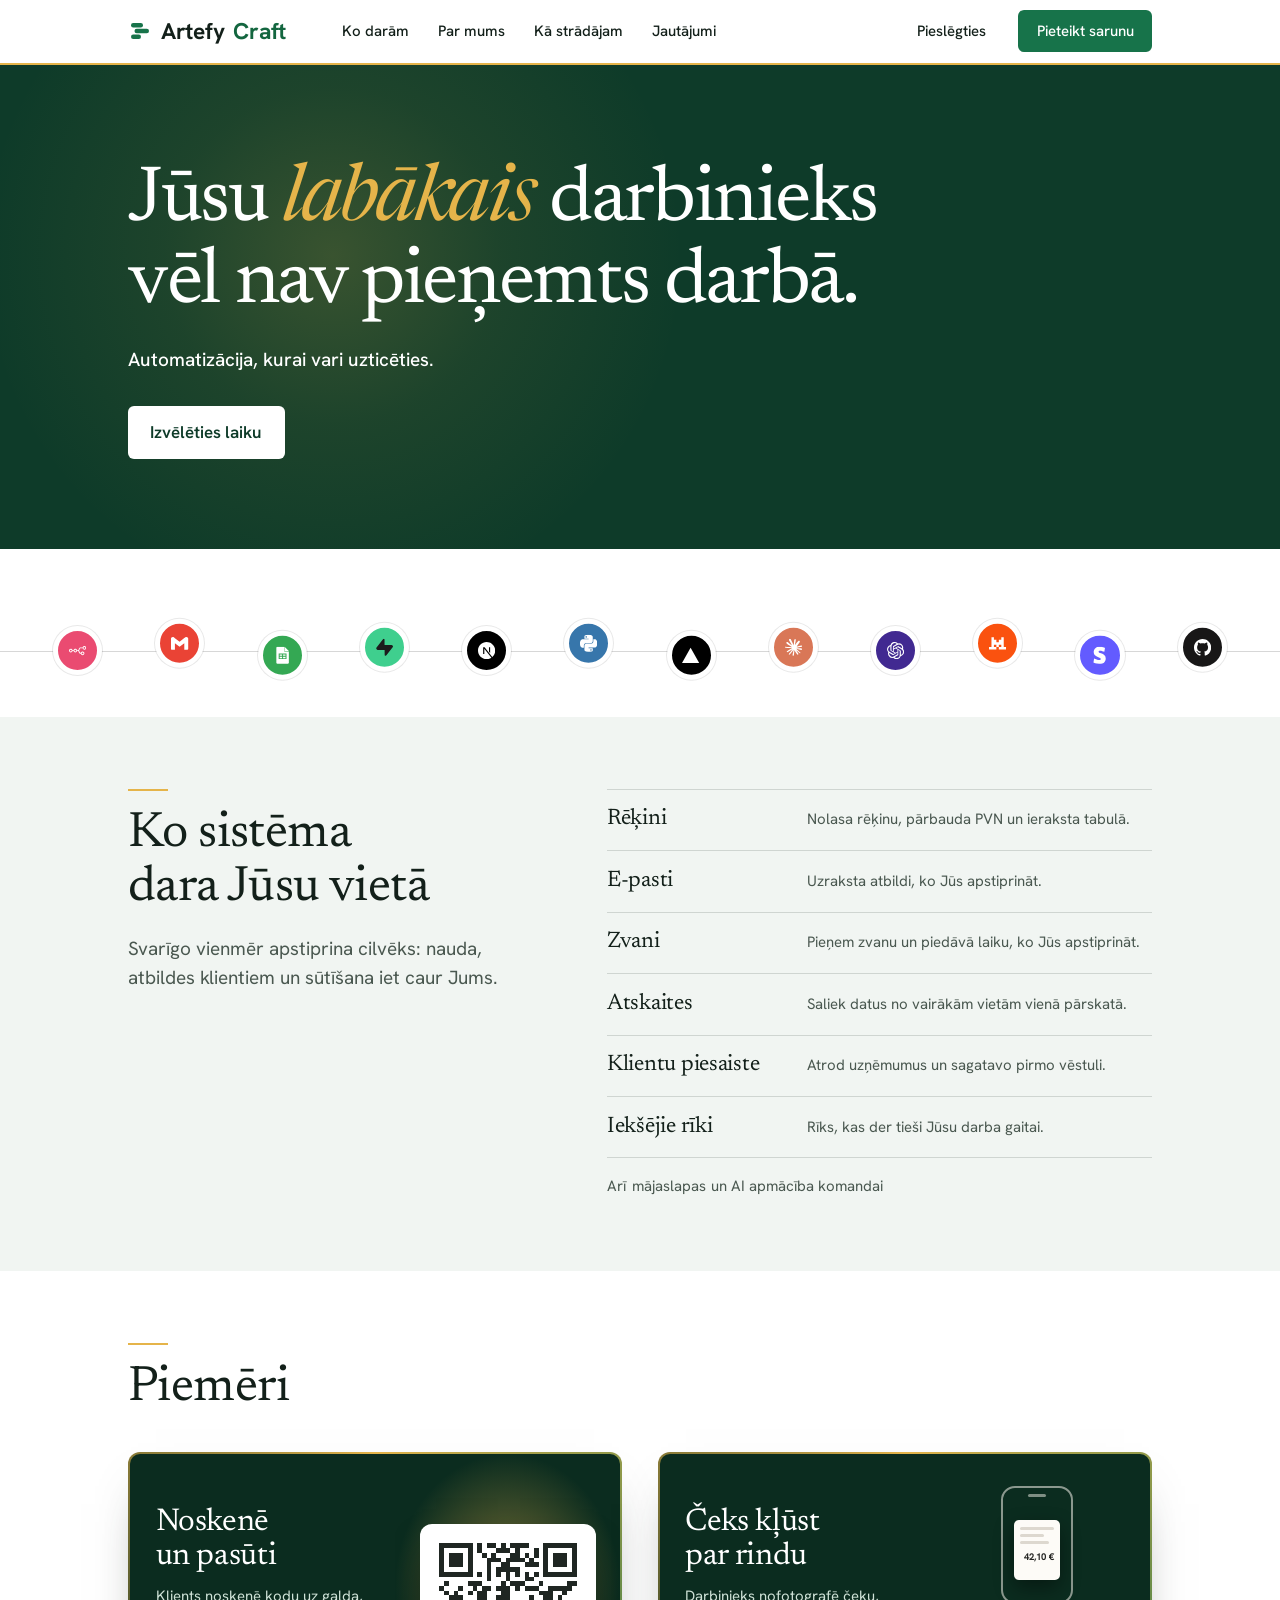
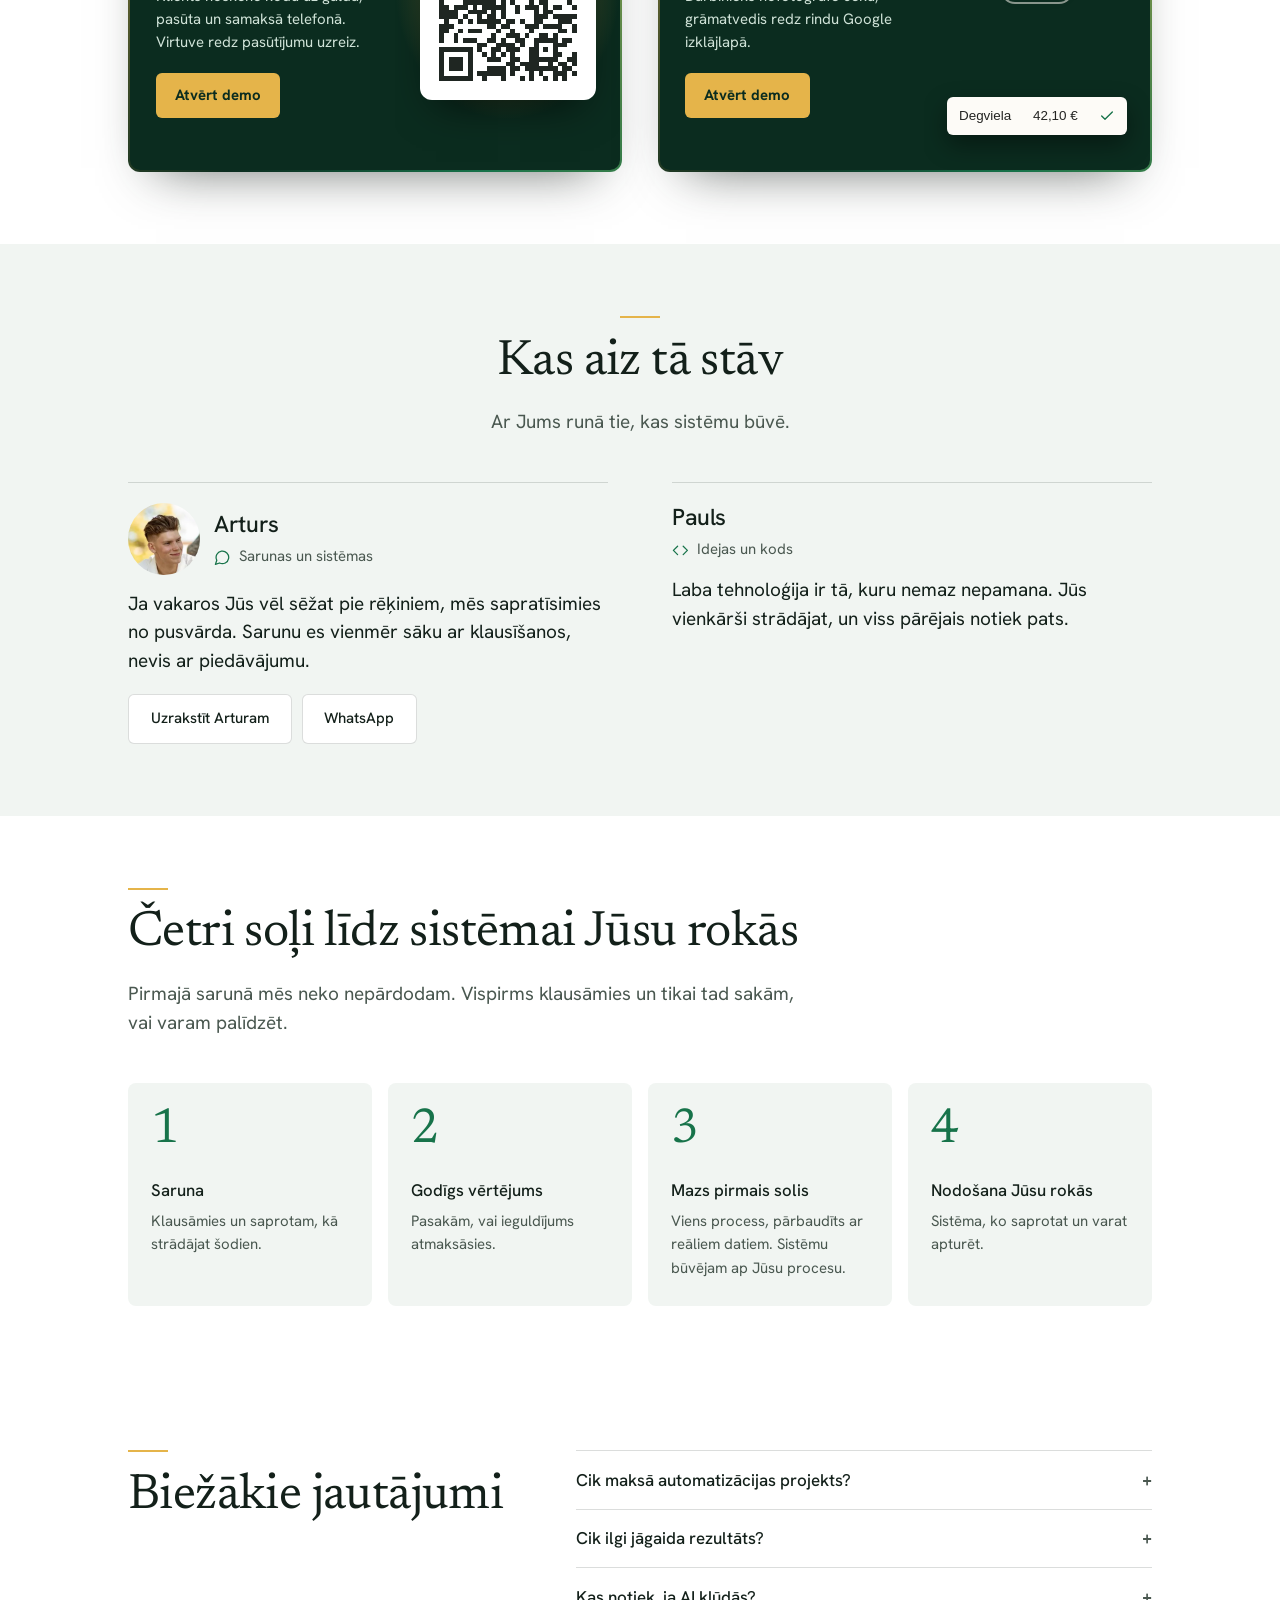
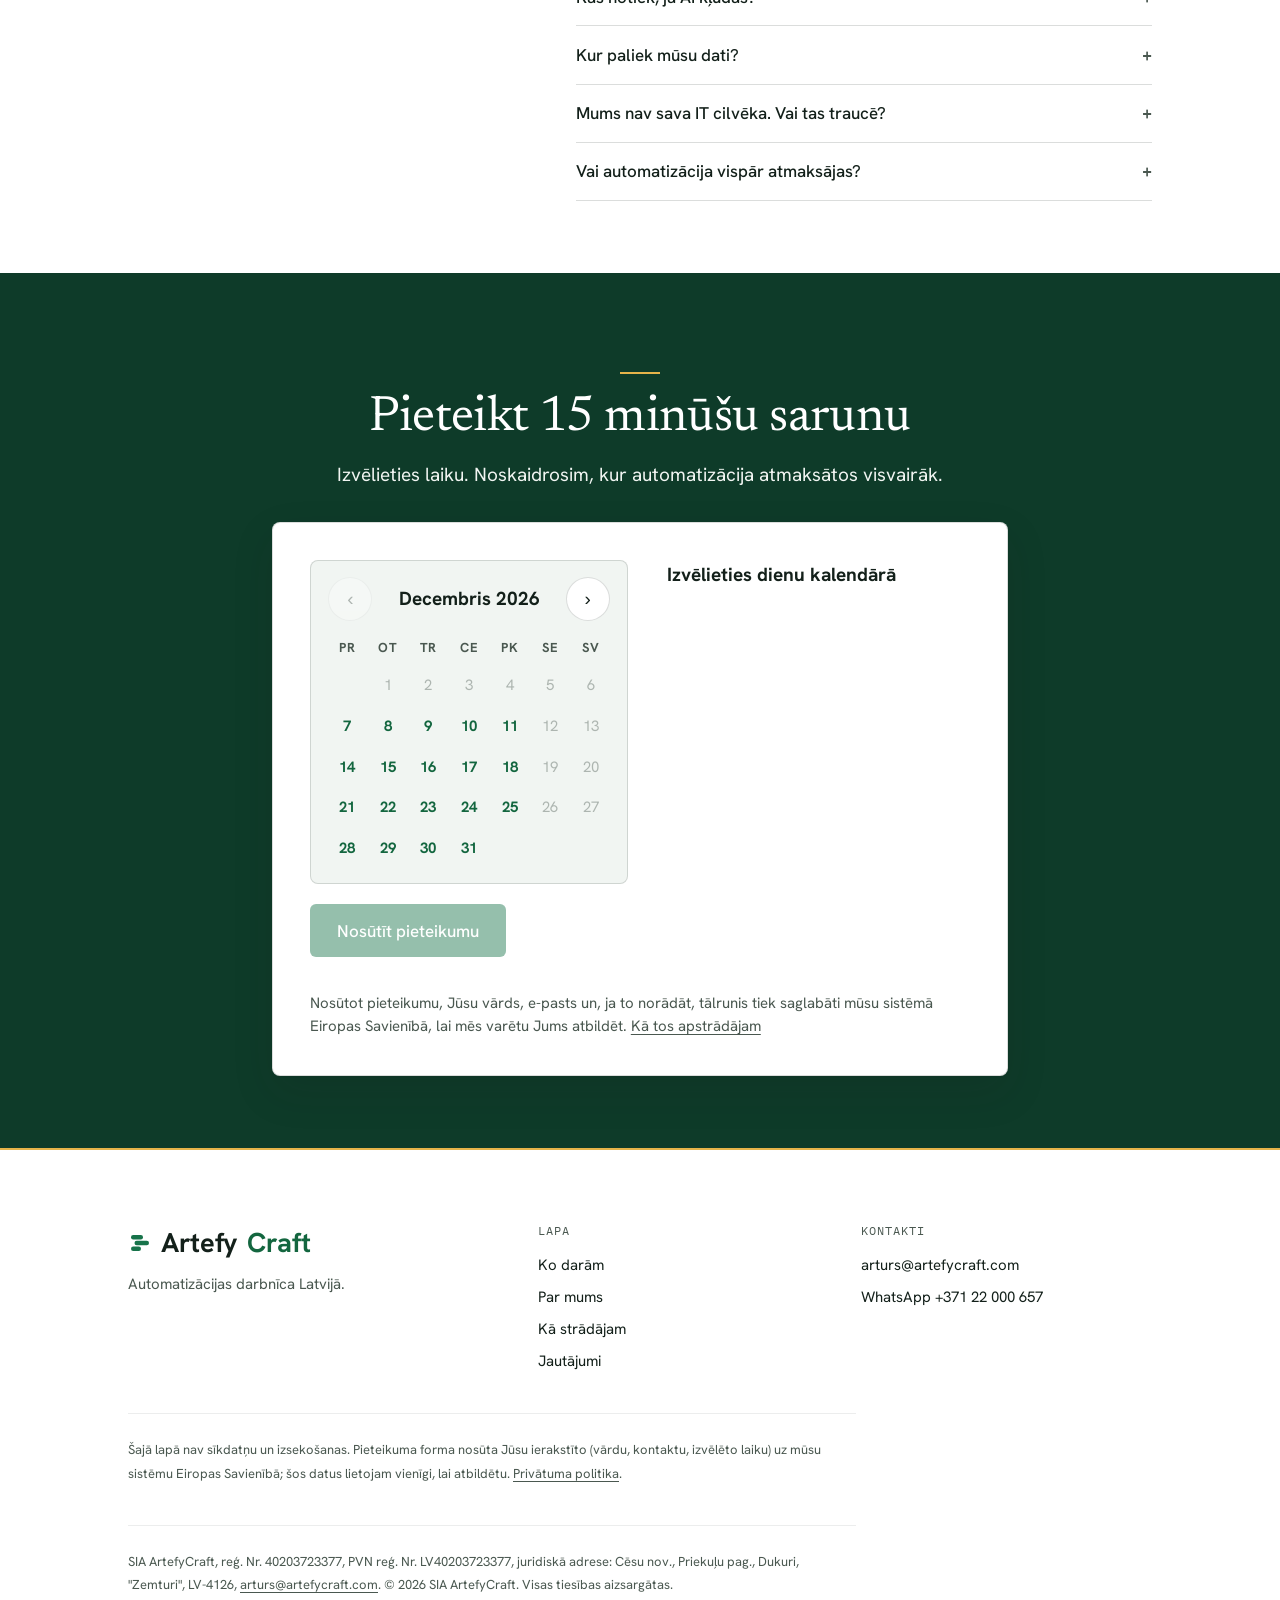
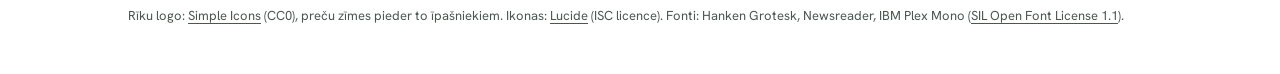
==== commit c64d9d10: "Tools row: the sentence listing the tools is removed Why: the owner on 2026-11-17, looking at the li" ====
--- a/index.html
+++ b/index.html
@@ -1280,7 +1280,6 @@
 
 
 .vtools{padding-top:clamp(1.5rem,4vh,2.5rem);text-align:center}
-.vtools p{color:var(--muted);font-size:var(--fs-small);max-width:44em;margin:0 auto}
 
 
 .vfeat .vh2{max-width:16em}
@@ -1675,7 +1674,6 @@
 
 <!-- ============ RĪKI ============ -->
 <section class="vtools" aria-label="Rīki" data-pg="sakums">
-  <div class="wrap"><p>Strādājam ar n8n, Google Workspace, Supabase, Next.js, Python, Vercel, Anthropic Claude, OpenAI, Mistral, Stripe un GitHub.</p></div>
   <div class="vnet">
     <div class="vnet-track">
     <ul class="vnet-row">
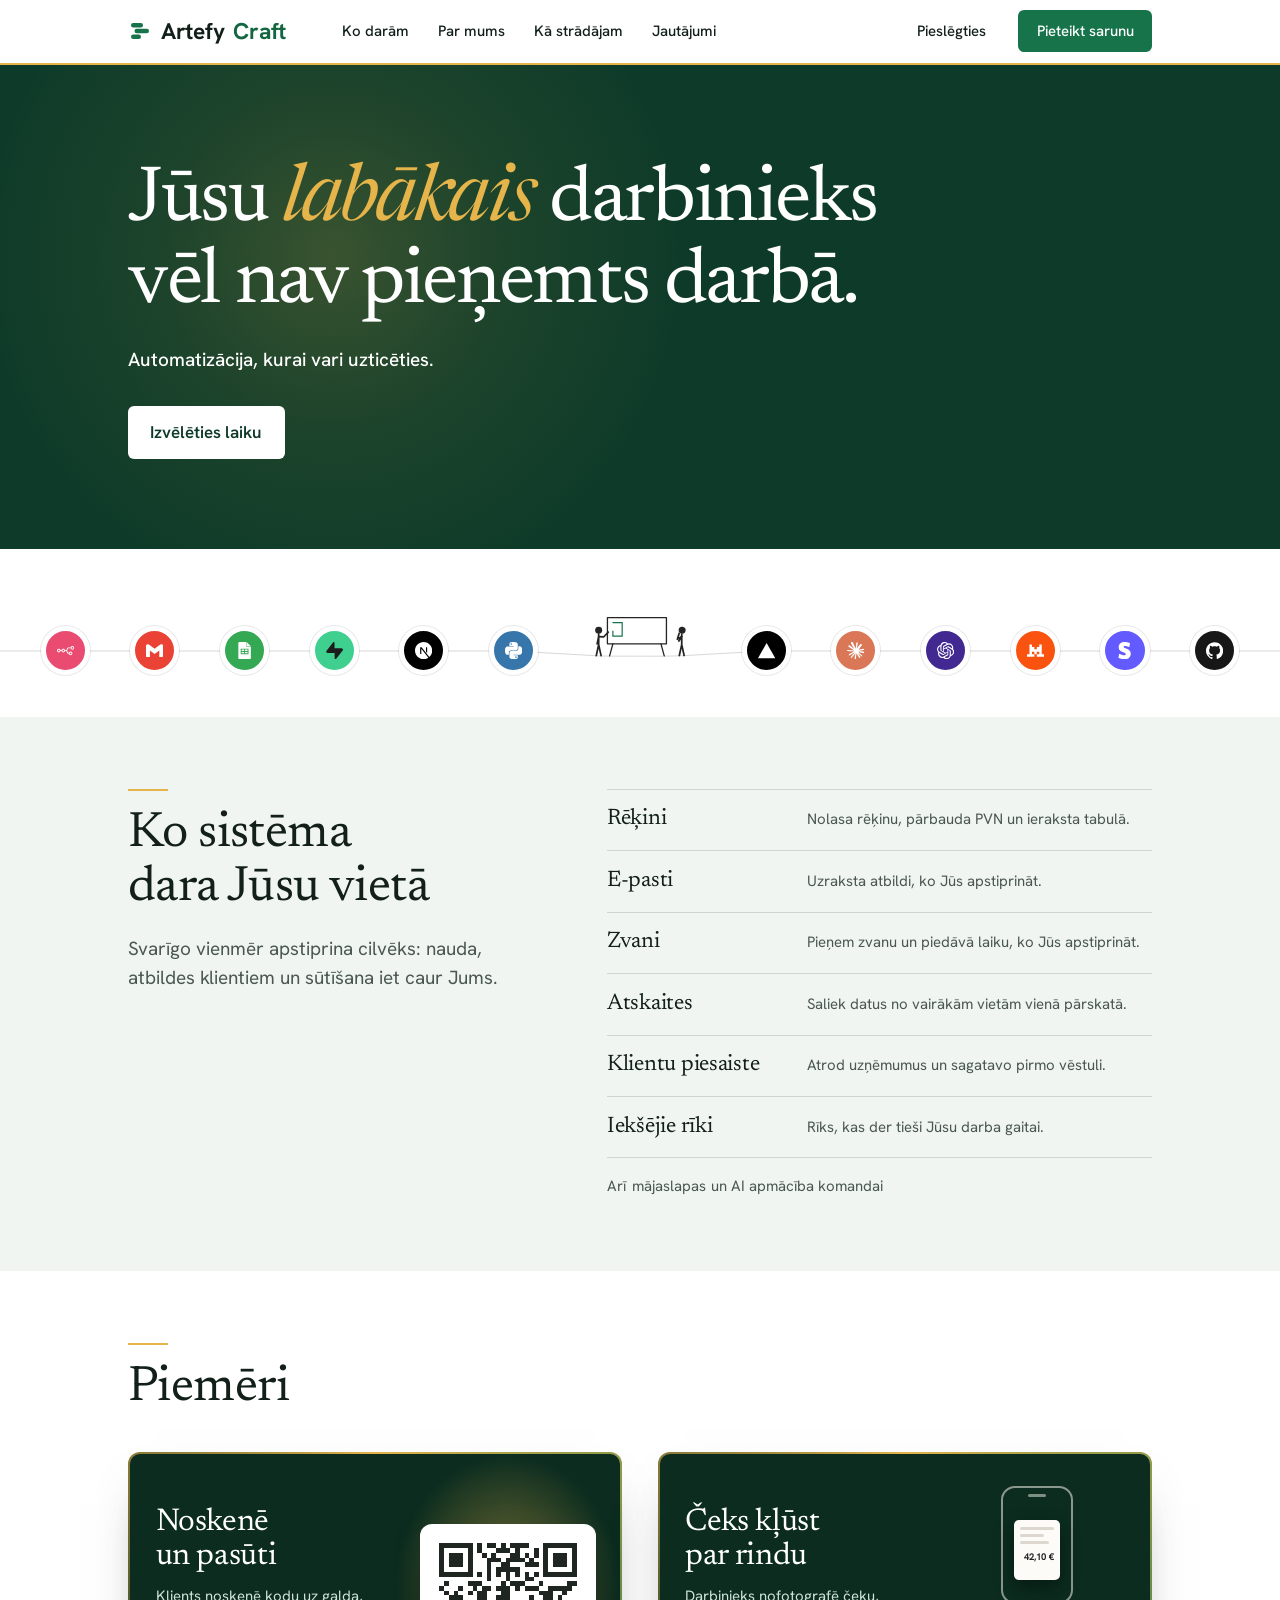
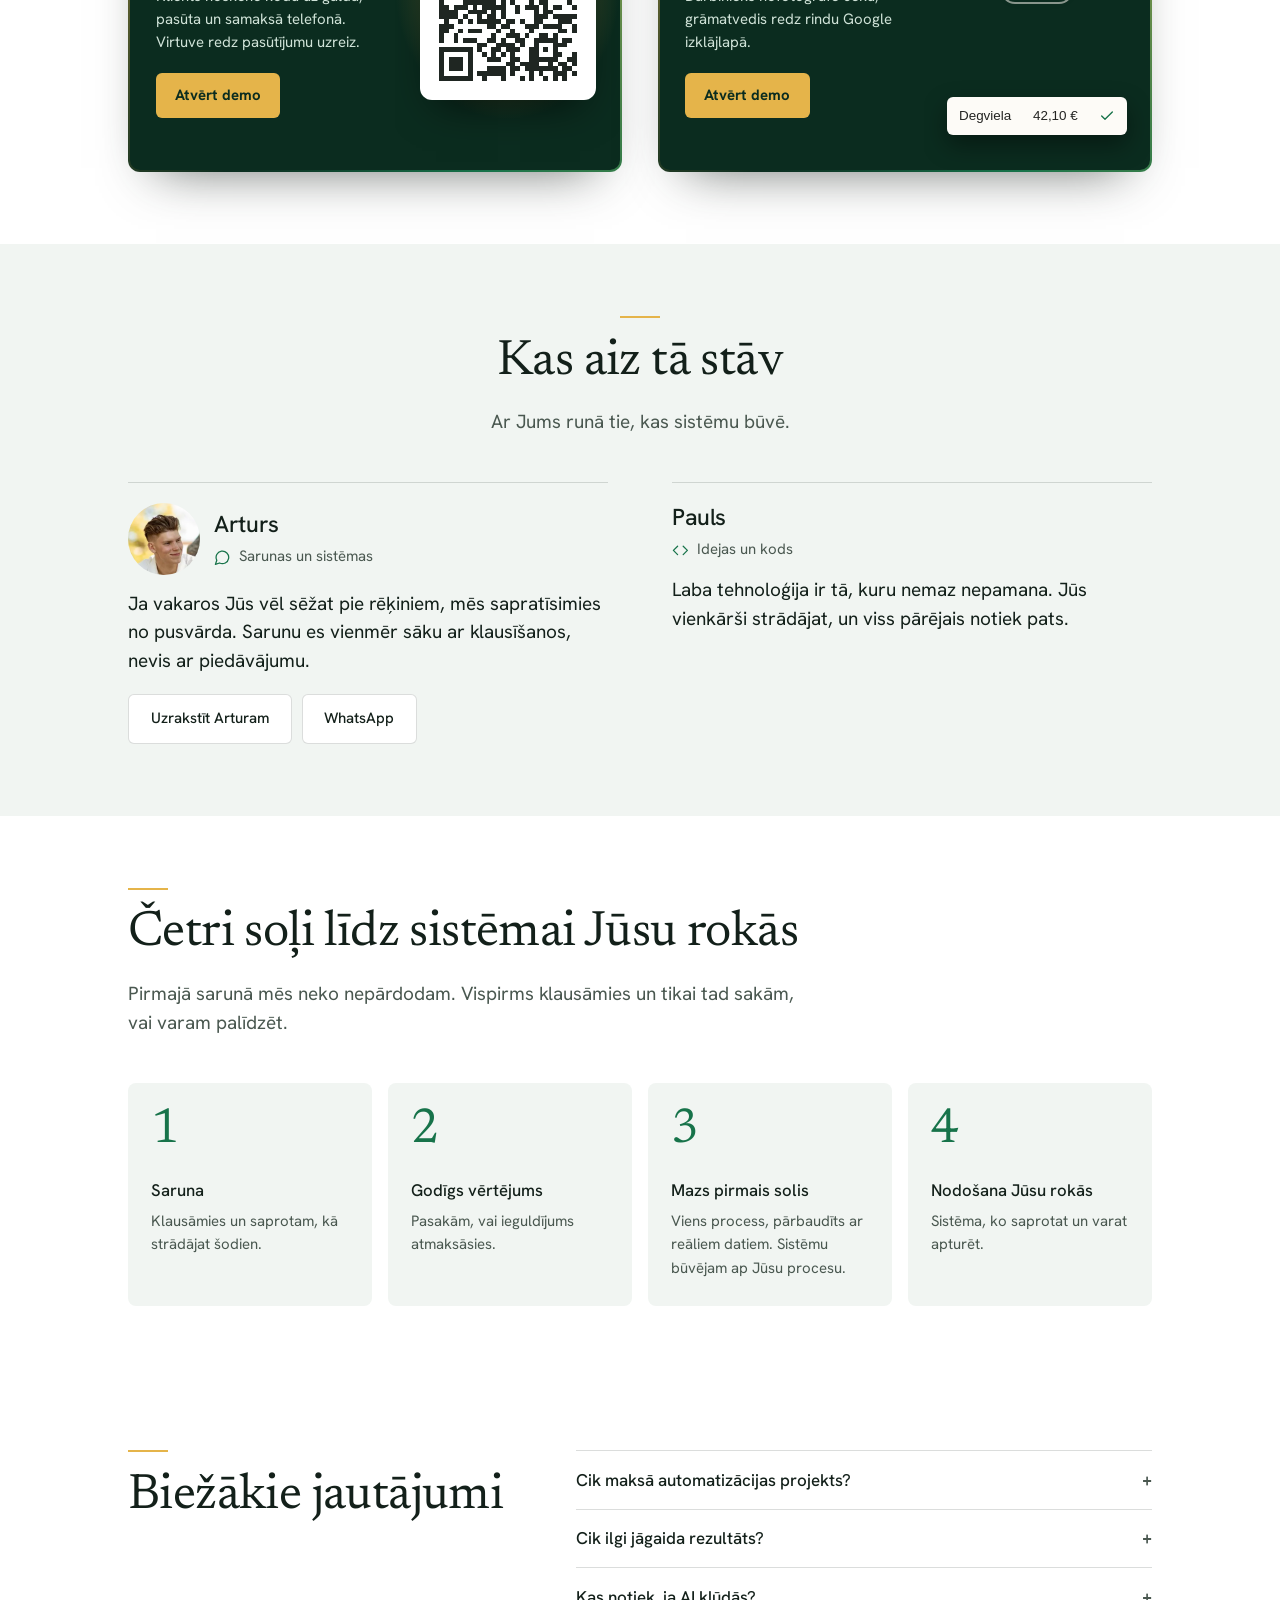
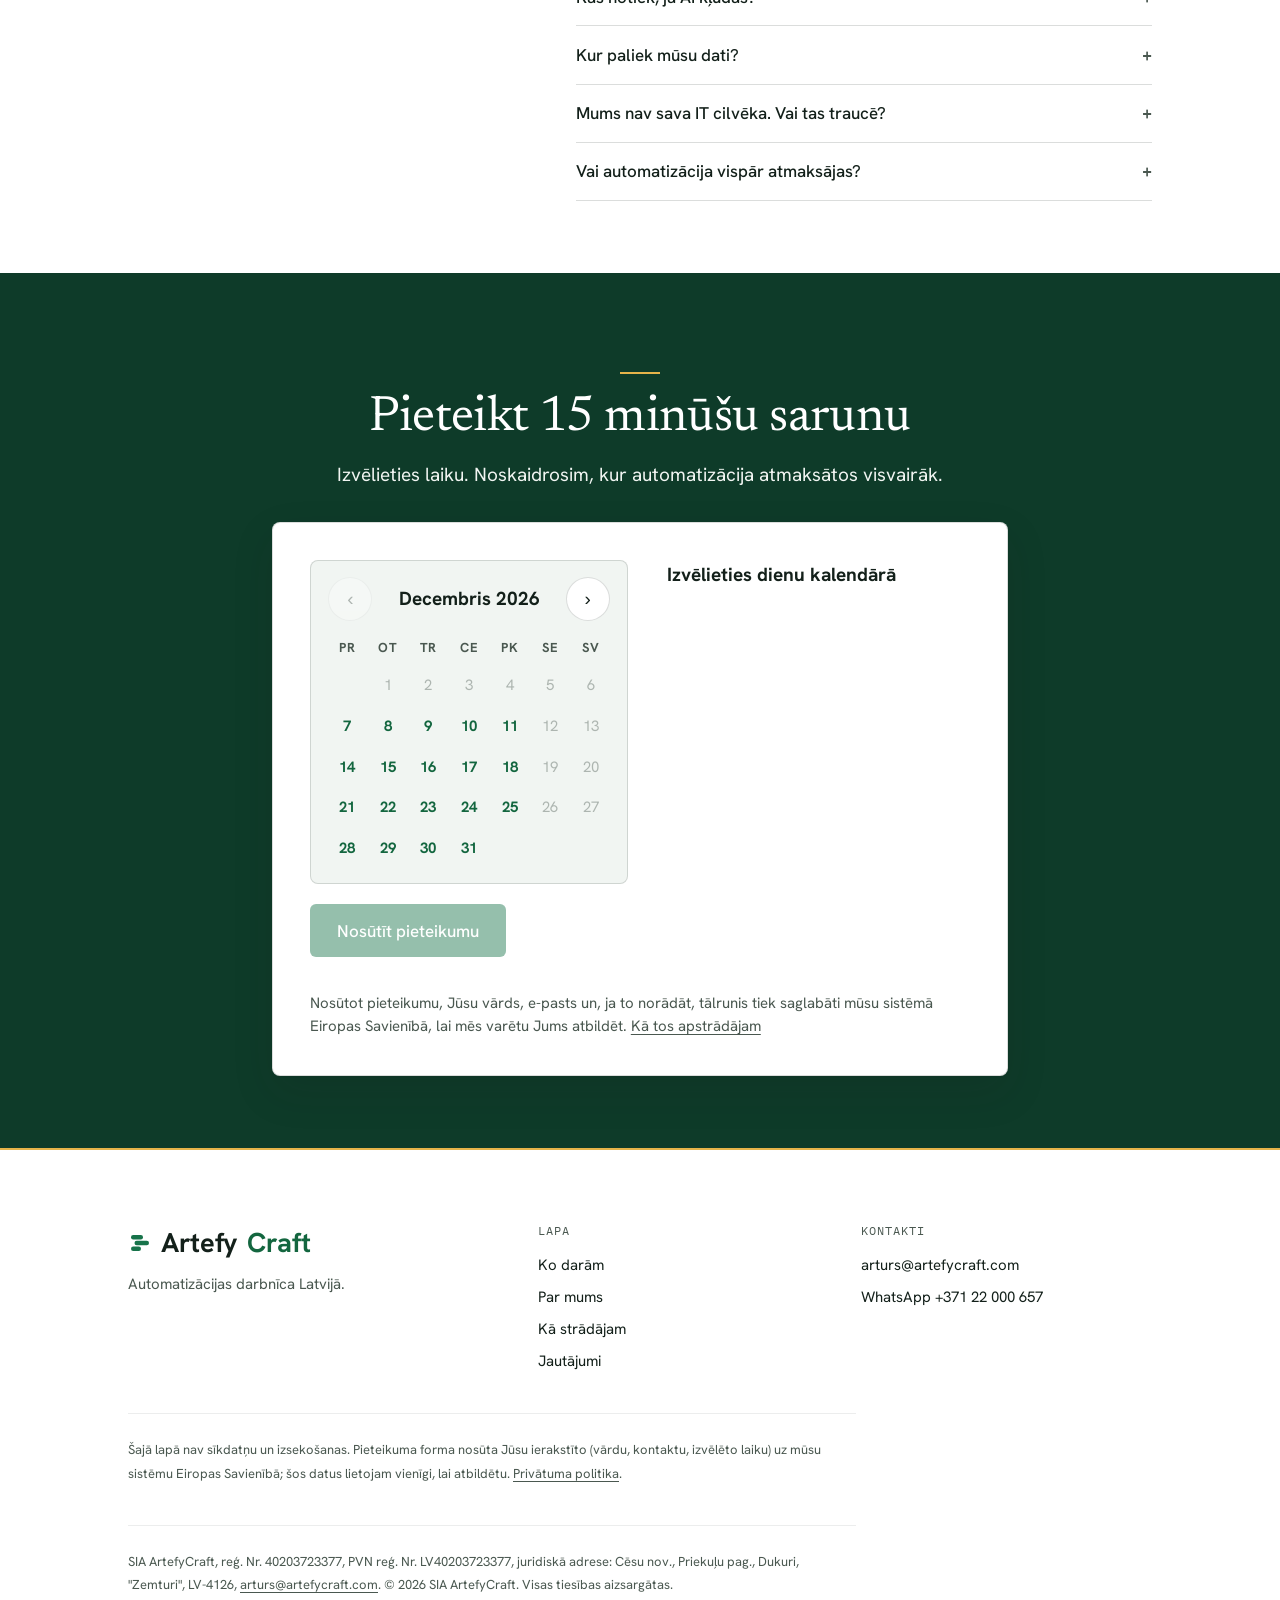
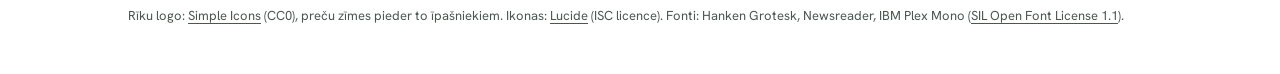
==== commit 268ef0df: "Tools row: the thread bends under the walkers, a board scene stands on it Why: the line waved by its" ====
--- a/index.html
+++ b/index.html
@@ -2,7 +2,7 @@
 <html lang="lv">
 <head>
 <meta charset="utf-8">
-<meta http-equiv="Content-Security-Policy" content="default-src 'none'; script-src 'sha256-b19RryGZ+yaGGSZK6sji0mhTj8WR85nh6gdhPHZwMCQ=' 'sha256-H9xbKPs+6GqctsWBT7fHJi2YNaZ1xFNQmWUExeQFsFk=' 'sha256-HbOfpXusccifRSdH68o9YBhZXxMxSIZ6NOgyAUP1u60='; style-src 'unsafe-inline'; img-src 'self' data:; font-src 'self'; connect-src https://zcbwdbcfalwhapwgzswj.supabase.co; form-action 'none'; base-uri 'none'; object-src 'none'; upgrade-insecure-requests">
+<meta http-equiv="Content-Security-Policy" content="default-src 'none'; script-src 'sha256-b19RryGZ+yaGGSZK6sji0mhTj8WR85nh6gdhPHZwMCQ=' 'sha256-Pll10CRqPHHXCFxfWOgmKqzm3GuoRAq/LGNNpB7VQdo=' 'sha256-H9xbKPs+6GqctsWBT7fHJi2YNaZ1xFNQmWUExeQFsFk=' 'sha256-HbOfpXusccifRSdH68o9YBhZXxMxSIZ6NOgyAUP1u60='; style-src 'unsafe-inline'; img-src 'self' data:; font-src 'self'; connect-src https://zcbwdbcfalwhapwgzswj.supabase.co; form-action 'none'; base-uri 'none'; object-src 'none'; upgrade-insecure-requests">
 <meta name="referrer" content="strict-origin-when-cross-origin">
 <meta name="viewport" content="width=device-width, initial-scale=1">
 <link rel="preload" href="fonti/hanken-grotesk-768af2923e.woff2" as="font" type="font/woff2" crossorigin>
@@ -1479,16 +1479,19 @@
 .vtools{padding-top:clamp(1rem,3vh,2rem);overflow-x:clip;--ink:#242422;--muted:#5A574F;--hair:rgba(36,36,34,.18);--hair-soft:rgba(36,36,34,.1);--raised:#FDFBF7;color:#242422}
 .vnet{--d:clamp(2.75rem,.75rem + 2.9vw,4.25rem);--g:0px;--pt:1.2rem;position:relative;overflow:hidden;margin-top:clamp(1.4rem,3.4vh,2.2rem);padding:var(--pt) 0 2.6rem}
 .vnet::before{content:"";position:absolute;left:0;right:0;top:calc(var(--pt) + var(--d) / 2);height:1px;background:var(--hair)}
+.vnet.has-thread::before{display:none}
+.vthread{position:absolute;z-index:0;left:0;top:calc(var(--pt) + var(--d) / 2 - 20px);width:100%;max-width:none;height:60px;overflow:visible;pointer-events:none}
+.vthread path{fill:none;stroke:var(--hair);stroke-width:1;stroke-linejoin:round}
+.vsc{position:relative;flex:none;width:7.65rem;height:var(--d)}
+.vsc svg{position:absolute;left:0;bottom:calc(50% - .137rem);width:7.65rem;height:2.87rem;max-width:none;overflow:visible;fill:none;stroke:var(--ink);
+  stroke-width:1.6;stroke-linecap:round;stroke-linejoin:round}
+.vsc .hd{fill:var(--ink);stroke:none}.vsc .bp{fill:var(--paper);stroke-width:1.2}.vsc .lgs{stroke-width:1.2}
+.vsc .k{stroke:var(--accent);stroke-width:1.1;stroke-dasharray:1 2}.vsc .s2{opacity:0}
 .vnet-track{position:relative;z-index:2}
 .vnet-row{position:relative;list-style:none;margin:0;padding:0;display:flex;justify-content:space-evenly;align-items:center}
 .vnet-dup{display:none}
 .vlogo{position:relative;flex:none;width:var(--d);height:var(--d);border-radius:50%;background:var(--c);display:grid;place-items:center;
   border:5px solid var(--paper);box-shadow:0 0 0 1px var(--hair-soft);outline:none}
-.vlogo{--y:0rem;transform:translateY(var(--y));animation:vfloat 6s ease-in-out infinite}
-.vlogo:nth-child(4n+2){--y:-.45rem;animation-delay:-1.5s}.vlogo:nth-child(4n+3){--y:.3rem;animation-delay:-3s}.vlogo:nth-child(4n+4){--y:-.2rem;animation-delay:-4.5s}
-.vlogo:nth-child(n+5){animation-duration:7s}
-.vlogo:hover,.vlogo:focus-visible{animation-play-state:paused}
-@keyframes vfloat{0%,100%{transform:translateY(var(--y))}50%{transform:translateY(calc(var(--y) - 7px))}}
 .vlogo svg{width:44%;height:44%;fill:#fff}
 .vlogo.dark svg{fill:#1C1C1C}
 .vlogo-n{position:absolute;top:calc(100% + .5rem);left:50%;transform:translateX(-50%);white-space:nowrap;padding:.22rem .7rem;border-radius:999px;
@@ -1571,8 +1574,8 @@
 @media (prefers-reduced-motion:reduce){.vdemo,.vf-receipt,.vf-row{animation:none}.vf-receipt{opacity:0}.vf-row{opacity:1;transform:none}.vdemo,.vdemo-qr-box,.vdemo-btn{transition:none}}
 @media (max-width:900px){.vdemo-list{grid-template-columns:1fr}}
 @media (max-width:560px){.vdemo{grid-template-columns:1fr}.vdemo-f{order:-1;border-radius:10px 10px 0 0;min-height:230px}.vdemo-qr-box{width:min(100%,150px)}}
-@media (prefers-reduced-motion:reduce){.vlogo,.vnet-track,.vlane,.vman,.vman *{animation:none}.vlane{width:auto;left:calc((100% - 12 * var(--d)) / 13 * (var(--k) + 1.5) + var(--d) * (var(--k) + 1))}.vman{left:-.75rem}.vman-w{left:-1.09rem}.vman .lg{transform:rotate(16deg)}.vman .lg+.lg{transform:rotate(-16deg)}.vman .ar{transform:rotate(-12deg)}.vl1{--k:2}.vl2{--k:5}.vl3{--k:8}}
-@media (prefers-reduced-motion:reduce) and (max-width:1000px){.vnet{overflow-x:auto}.vnet-dup{display:none}.vnet::before{right:auto;width:calc(12 * (var(--d) + var(--g)))}.vlane{left:calc((var(--k) + 1) * (var(--d) + var(--g)) - var(--g) / 2)}.vl1{--k:0}.vl2{--k:2}.vl3{--k:3}}
+@media (prefers-reduced-motion:reduce){.vlogo,.vnet-track,.vlane,.vman,.vman *{animation:none}.vlane{width:auto;left:calc((100% - 12 * var(--d) - 7.65rem) / 14 * (var(--k) + 1.5 + var(--a,0)) + var(--d) * (var(--k) + 1) + 7.65rem * var(--a,0))}.vman{left:-.75rem}.vman-w{left:-1.09rem}.vman .lg{transform:rotate(16deg)}.vman .lg+.lg{transform:rotate(-16deg)}.vman .ar{transform:rotate(-12deg)}.vl1{--k:2}.vl2{--k:4}.vl3{--k:8;--a:1}}
+@media (prefers-reduced-motion:reduce) and (max-width:1000px){.vnet{overflow-x:auto}.vnet-dup{display:none}.vnet::before,.vthread{right:auto;width:calc(12 * (var(--d) + var(--g)) + 7.65rem + var(--g))}.vlane{left:calc((var(--k) + 1) * (var(--d) + var(--g)) - var(--g) / 2)}.vl1{--k:0}.vl2{--k:2}.vl3{--k:3}}
 
 
 @media (max-width:760px){
@@ -1683,6 +1686,7 @@
       <li class="vlogo dark" style="--c:#3FCF8E"><svg viewBox="0 0 24 24" aria-hidden="true"><path d="M11.9 1.036c-.015-.986-1.26-1.41-1.874-.637L.764 12.05C-.33 13.427.65 15.455 2.409 15.455h9.579l.113 7.51c.014.985 1.259 1.408 1.873.636l9.262-11.653c1.093-1.375.113-3.403-1.645-3.403h-9.642z"/></svg><span class="vlogo-n">Supabase</span></li>
       <li class="vlogo" style="--c:#000000"><svg viewBox="0 0 24 24" aria-hidden="true"><path d="M18.665 21.978C16.758 23.255 14.465 24 12 24 5.377 24 0 18.623 0 12S5.377 0 12 0s12 5.377 12 12c0 3.583-1.574 6.801-4.067 9.001L9.219 7.2H7.2v9.596h1.615V9.251l9.85 12.727Zm-3.332-8.533 1.6 2.061V7.2h-1.6v6.245Z"/></svg><span class="vlogo-n">Next.js</span></li>
       <li class="vlogo" style="--c:#3776AB"><svg viewBox="0 0 24 24" aria-hidden="true"><path d="M14.25.18l.9.2.73.26.59.3.45.32.34.34.25.34.16.33.1.3.04.26.02.2-.01.13V8.5l-.05.63-.13.55-.21.46-.26.38-.3.31-.33.25-.35.19-.35.14-.33.1-.3.07-.26.04-.21.02H8.77l-.69.05-.59.14-.5.22-.41.27-.33.32-.27.35-.2.36-.15.37-.1.35-.07.32-.04.27-.02.21v3.06H3.17l-.21-.03-.28-.07-.32-.12-.35-.18-.36-.26-.36-.36-.35-.46-.32-.59-.28-.73-.21-.88-.14-1.05-.05-1.23.06-1.22.16-1.04.24-.87.32-.71.36-.57.4-.44.42-.33.42-.24.4-.16.36-.1.32-.05.24-.01h.16l.06.01h8.16v-.83H6.18l-.01-2.75-.02-.37.05-.34.11-.31.17-.28.25-.26.31-.23.38-.2.44-.18.51-.15.58-.12.64-.1.71-.06.77-.04.84-.02 1.27.05zm-6.3 1.98l-.23.33-.08.41.08.41.23.34.33.22.41.09.41-.09.33-.22.23-.34.08-.41-.08-.41-.23-.33-.33-.22-.41-.09-.41.09zm13.09 3.95l.28.06.32.12.35.18.36.27.36.35.35.47.32.59.28.73.21.88.14 1.04.05 1.23-.06 1.23-.16 1.04-.24.86-.32.71-.36.57-.4.45-.42.33-.42.24-.4.16-.36.09-.32.05-.24.02-.16-.01h-8.22v.82h5.84l.01 2.76.02.36-.05.34-.11.31-.17.29-.25.25-.31.24-.38.2-.44.17-.51.15-.58.13-.64.09-.71.07-.77.04-.84.01-1.27-.04-1.07-.14-.9-.2-.73-.25-.59-.3-.45-.33-.34-.34-.25-.34-.16-.33-.1-.3-.04-.25-.02-.2.01-.13v-5.34l.05-.64.13-.54.21-.46.26-.38.3-.32.33-.24.35-.2.35-.14.33-.1.3-.06.26-.04.21-.02.13-.01h5.84l.69-.05.59-.14.5-.21.41-.28.33-.32.27-.35.2-.36.15-.36.1-.35.07-.32.04-.28.02-.21V6.07h2.09l.14.01zm-6.47 14.25l-.23.33-.08.41.08.41.23.33.33.23.41.08.41-.08.33-.23.23-.33.08-.41-.08-.41-.23-.33-.33-.23-.41-.08-.41.08z"/></svg><span class="vlogo-n">Python</span></li>
+      <li class="vsc" aria-hidden="true"><svg viewBox="0 0 112 42" focusable="false"><g class="vsc-b"><path class="bp" d="M26 5h54v24H26z"/><path class="lgs" d="M31 29l-3 11M75 29l3 11"/><g class="s1"><path class="k" pathLength="1" d="M31 9.5h8.5V22H31z"/><path class="k" pathLength="1" d="M33 13h4.5M33 15.8h4.5M33 18.6h3"/><path class="k" pathLength="1" d="M43.5 15.8H52M49.5 13.3l2.5 2.5l-2.5 2.5"/><path class="k" pathLength="1" d="M56 9.5h15V22H56z"/><path class="k" pathLength="1" d="M56 13.6h15M56 17.8h15M61.5 9.5V22"/><path class="k" pathLength="1" d="M73 16.4l1.8 1.9l3.4-4.4"/></g><g class="s2"><path class="k" pathLength="1" d="M31 11h10v8H31z"/><path class="k" pathLength="1" d="M31 11l5 4.2l5-4.2"/><path class="k" pathLength="1" d="M44.5 15H53M50.5 12.5l2.5 2.5l-2.5 2.5"/><path class="k" pathLength="1" d="M57 11.2h1.6M60.6 11.2H70M57 15.4h1.6M60.6 15.4H70M57 19.6h1.6M60.6 19.6H67"/><path class="k" pathLength="1" d="M73 16.4l1.8 1.9l3.4-4.4"/></g></g><g class="vsc-p"><circle class="hd" cx="18" cy="16.8" r="3.2"/><path d="M18 20.4V30M18 30l-2.2 10M18 30l2.2 10M18 22.6l-1.4 6.6"/><path class="vsc-arm" d="M18 22.6l4.5 .6l4.5-4.2"/></g><g class="vsc-t"><g class="vsc-h"><circle class="hd" cx="94" cy="16.8" r="3.2"/></g><path d="M94 20.4V30M94 30l-2.2 10M94 30l2.2 10M94 22.6l-2.6 4.2"/><path d="M94 22.6l-4 2.6l1.6-5.4"/></g></svg></li>
       <li class="vlogo" style="--c:#000000"><svg viewBox="0 0 24 24" aria-hidden="true"><path d="M24 22.525H0l12-21.05 12 21.05z"/></svg><span class="vlogo-n">Vercel</span></li>
       <li class="vlogo" style="--c:#D97757"><svg viewBox="0 0 24 24" aria-hidden="true"><path d="m4.7144 15.9555 4.7174-2.6471.079-.2307-.079-.1275h-.2307l-.7893-.0486-2.6956-.0729-2.3375-.0971-2.2646-.1214-.5707-.1215-.5343-.7042.0546-.3522.4797-.3218.686.0608 1.5179.1032 2.2767.1578 1.6514.0972 2.4468.255h.3886l.0546-.1579-.1336-.0971-.1032-.0972L6.973 9.8356l-2.55-1.6879-1.3356-.9714-.7225-.4918-.3643-.4614-.1578-1.0078.6557-.7225.8803.0607.2246.0607.8925.686 1.9064 1.4754 2.4893 1.8336.3643.3035.1457-.1032.0182-.0728-.164-.2733-1.3539-2.4467-1.445-2.4893-.6435-1.032-.17-.6194c-.0607-.255-.1032-.4674-.1032-.7285L6.287.1335 6.6997 0l.9957.1336.419.3642.6192 1.4147 1.0018 2.2282 1.5543 3.0296.4553.8985.2429.8318.091.255h.1579v-.1457l.1275-1.706.2368-2.0947.2307-2.6957.0789-.7589.3764-.9107.7468-.4918.5828.2793.4797.686-.0668.4433-.2853 1.8517-.5586 2.9021-.3643 1.9429h.2125l.2429-.2429.9835-1.3053 1.6514-2.0643.7286-.8196.85-.9046.5464-.4311h1.0321l.759 1.1293-.34 1.1657-1.0625 1.3478-.8804 1.1414-1.2628 1.7-.7893 1.36.0729.1093.1882-.0183 2.8535-.607 1.5421-.2794 1.8396-.3157.8318.3886.091.3946-.3278.8075-1.967.4857-2.3072.4614-3.4364.8136-.0425.0304.0486.0607 1.5482.1457.6618.0364h1.621l3.0175.2247.7892.522.4736.6376-.079.4857-1.2142.6193-1.6393-.3886-3.825-.9107-1.3113-.3279h-.1822v.1093l1.0929 1.0686 2.0035 1.8092 2.5075 2.3314.1275.5768-.3218.4554-.34-.0486-2.2039-1.6575-.85-.7468-1.9246-1.621h-.1275v.17l.4432.6496 2.3436 3.5214.1214 1.0807-.17.3521-.6071.2125-.6679-.1214-1.3721-1.9246L14.38 17.959l-1.1414-1.9428-.1397.079-.674 7.2552-.3156.3703-.7286.2793-.6071-.4614-.3218-.7468.3218-1.4753.3886-1.9246.3157-1.53.2853-1.9004.17-.6314-.0121-.0425-.1397.0182-1.4328 1.9672-2.1796 2.9446-1.7243 1.8456-.4128.164-.7164-.3704.0667-.6618.4008-.5889 2.386-3.0357 1.4389-1.882.929-1.0868-.0062-.1579h-.0546l-6.3385 4.1164-1.1293.1457-.4857-.4554.0608-.7467.2307-.2429 1.9064-1.3114Z"/></svg><span class="vlogo-n">Claude</span></li>
       <li class="vlogo" style="--c:#412991"><svg viewBox="0 0 24 24" aria-hidden="true"><path d="M22.2819 9.8211a5.9847 5.9847 0 0 0-.5157-4.9108 6.0462 6.0462 0 0 0-6.5098-2.9A6.0651 6.0651 0 0 0 4.9807 4.1818a5.9847 5.9847 0 0 0-3.9977 2.9 6.0462 6.0462 0 0 0 .7427 7.0966 5.98 5.98 0 0 0 .511 4.9107 6.051 6.051 0 0 0 6.5146 2.9001A5.9847 5.9847 0 0 0 13.2599 24a6.0557 6.0557 0 0 0 5.7718-4.2058 5.9894 5.9894 0 0 0 3.9977-2.9001 6.0557 6.0557 0 0 0-.7475-7.0729zm-9.022 12.6081a4.4755 4.4755 0 0 1-2.8764-1.0408l.1419-.0804 4.7783-2.7582a.7948.7948 0 0 0 .3927-.6813v-6.7369l2.02 1.1686a.071.071 0 0 1 .038.052v5.5826a4.504 4.504 0 0 1-4.4945 4.4944zm-9.6607-4.1254a4.4708 4.4708 0 0 1-.5346-3.0137l.142.0852 4.783 2.7582a.7712.7712 0 0 0 .7806 0l5.8428-3.3685v2.3324a.0804.0804 0 0 1-.0332.0615L9.74 19.9502a4.4992 4.4992 0 0 1-6.1408-1.6464zM2.3408 7.8956a4.485 4.485 0 0 1 2.3655-1.9728V11.6a.7664.7664 0 0 0 .3879.6765l5.8144 3.3543-2.0201 1.1685a.0757.0757 0 0 1-.071 0l-4.8303-2.7865A4.504 4.504 0 0 1 2.3408 7.872zm16.5963 3.8558L13.1038 8.364 15.1192 7.2a.0757.0757 0 0 1 .071 0l4.8303 2.7913a4.4944 4.4944 0 0 1-.6765 8.1042v-5.6772a.79.79 0 0 0-.407-.667zm2.0107-3.0231l-.142-.0852-4.7735-2.7818a.7759.7759 0 0 0-.7854 0L9.409 9.2297V6.8974a.0662.0662 0 0 1 .0284-.0615l4.8303-2.7866a4.4992 4.4992 0 0 1 6.6802 4.66zM8.3065 12.863l-2.02-1.1638a.0804.0804 0 0 1-.038-.0567V6.0742a4.4992 4.4992 0 0 1 7.3757-3.4537l-.142.0805L8.704 5.459a.7948.7948 0 0 0-.3927.6813zm1.0976-2.3654l2.602-1.4998 2.6069 1.4998v2.9994l-2.5974 1.4997-2.6067-1.4997Z"/></svg><span class="vlogo-n">OpenAI</span></li>
@@ -1697,6 +1701,7 @@
       <li class="vlogo dark" style="--c:#3FCF8E"><svg viewBox="0 0 24 24" aria-hidden="true"><path d="M11.9 1.036c-.015-.986-1.26-1.41-1.874-.637L.764 12.05C-.33 13.427.65 15.455 2.409 15.455h9.579l.113 7.51c.014.985 1.259 1.408 1.873.636l9.262-11.653c1.093-1.375.113-3.403-1.645-3.403h-9.642z"/></svg><span class="vlogo-n">Supabase</span></li>
       <li class="vlogo" style="--c:#000000"><svg viewBox="0 0 24 24" aria-hidden="true"><path d="M18.665 21.978C16.758 23.255 14.465 24 12 24 5.377 24 0 18.623 0 12S5.377 0 12 0s12 5.377 12 12c0 3.583-1.574 6.801-4.067 9.001L9.219 7.2H7.2v9.596h1.615V9.251l9.85 12.727Zm-3.332-8.533 1.6 2.061V7.2h-1.6v6.245Z"/></svg><span class="vlogo-n">Next.js</span></li>
       <li class="vlogo" style="--c:#3776AB"><svg viewBox="0 0 24 24" aria-hidden="true"><path d="M14.25.18l.9.2.73.26.59.3.45.32.34.34.25.34.16.33.1.3.04.26.02.2-.01.13V8.5l-.05.63-.13.55-.21.46-.26.38-.3.31-.33.25-.35.19-.35.14-.33.1-.3.07-.26.04-.21.02H8.77l-.69.05-.59.14-.5.22-.41.27-.33.32-.27.35-.2.36-.15.37-.1.35-.07.32-.04.27-.02.21v3.06H3.17l-.21-.03-.28-.07-.32-.12-.35-.18-.36-.26-.36-.36-.35-.46-.32-.59-.28-.73-.21-.88-.14-1.05-.05-1.23.06-1.22.16-1.04.24-.87.32-.71.36-.57.4-.44.42-.33.42-.24.4-.16.36-.1.32-.05.24-.01h.16l.06.01h8.16v-.83H6.18l-.01-2.75-.02-.37.05-.34.11-.31.17-.28.25-.26.31-.23.38-.2.44-.18.51-.15.58-.12.64-.1.71-.06.77-.04.84-.02 1.27.05zm-6.3 1.98l-.23.33-.08.41.08.41.23.34.33.22.41.09.41-.09.33-.22.23-.34.08-.41-.08-.41-.23-.33-.33-.22-.41-.09-.41.09zm13.09 3.95l.28.06.32.12.35.18.36.27.36.35.35.47.32.59.28.73.21.88.14 1.04.05 1.23-.06 1.23-.16 1.04-.24.86-.32.71-.36.57-.4.45-.42.33-.42.24-.4.16-.36.09-.32.05-.24.02-.16-.01h-8.22v.82h5.84l.01 2.76.02.36-.05.34-.11.31-.17.29-.25.25-.31.24-.38.2-.44.17-.51.15-.58.13-.64.09-.71.07-.77.04-.84.01-1.27-.04-1.07-.14-.9-.2-.73-.25-.59-.3-.45-.33-.34-.34-.25-.34-.16-.33-.1-.3-.04-.25-.02-.2.01-.13v-5.34l.05-.64.13-.54.21-.46.26-.38.3-.32.33-.24.35-.2.35-.14.33-.1.3-.06.26-.04.21-.02.13-.01h5.84l.69-.05.59-.14.5-.21.41-.28.33-.32.27-.35.2-.36.15-.36.1-.35.07-.32.04-.28.02-.21V6.07h2.09l.14.01zm-6.47 14.25l-.23.33-.08.41.08.41.23.33.33.23.41.08.41-.08.33-.23.23-.33.08-.41-.08-.41-.23-.33-.33-.23-.41-.08-.41.08z"/></svg><span class="vlogo-n">Python</span></li>
+      <li class="vsc" aria-hidden="true"><svg viewBox="0 0 112 42" focusable="false"><g class="vsc-b"><path class="bp" d="M26 5h54v24H26z"/><path class="lgs" d="M31 29l-3 11M75 29l3 11"/><g class="s1"><path class="k" pathLength="1" d="M31 9.5h8.5V22H31z"/><path class="k" pathLength="1" d="M33 13h4.5M33 15.8h4.5M33 18.6h3"/><path class="k" pathLength="1" d="M43.5 15.8H52M49.5 13.3l2.5 2.5l-2.5 2.5"/><path class="k" pathLength="1" d="M56 9.5h15V22H56z"/><path class="k" pathLength="1" d="M56 13.6h15M56 17.8h15M61.5 9.5V22"/><path class="k" pathLength="1" d="M73 16.4l1.8 1.9l3.4-4.4"/></g><g class="s2"><path class="k" pathLength="1" d="M31 11h10v8H31z"/><path class="k" pathLength="1" d="M31 11l5 4.2l5-4.2"/><path class="k" pathLength="1" d="M44.5 15H53M50.5 12.5l2.5 2.5l-2.5 2.5"/><path class="k" pathLength="1" d="M57 11.2h1.6M60.6 11.2H70M57 15.4h1.6M60.6 15.4H70M57 19.6h1.6M60.6 19.6H67"/><path class="k" pathLength="1" d="M73 16.4l1.8 1.9l3.4-4.4"/></g></g><g class="vsc-p"><circle class="hd" cx="18" cy="16.8" r="3.2"/><path d="M18 20.4V30M18 30l-2.2 10M18 30l2.2 10M18 22.6l-1.4 6.6"/><path class="vsc-arm" d="M18 22.6l4.5 .6l4.5-4.2"/></g><g class="vsc-t"><g class="vsc-h"><circle class="hd" cx="94" cy="16.8" r="3.2"/></g><path d="M94 20.4V30M94 30l-2.2 10M94 30l2.2 10M94 22.6l-2.6 4.2"/><path d="M94 22.6l-4 2.6l1.6-5.4"/></g></svg></li>
       <li class="vlogo" style="--c:#000000"><svg viewBox="0 0 24 24" aria-hidden="true"><path d="M24 22.525H0l12-21.05 12 21.05z"/></svg><span class="vlogo-n">Vercel</span></li>
       <li class="vlogo" style="--c:#D97757"><svg viewBox="0 0 24 24" aria-hidden="true"><path d="m4.7144 15.9555 4.7174-2.6471.079-.2307-.079-.1275h-.2307l-.7893-.0486-2.6956-.0729-2.3375-.0971-2.2646-.1214-.5707-.1215-.5343-.7042.0546-.3522.4797-.3218.686.0608 1.5179.1032 2.2767.1578 1.6514.0972 2.4468.255h.3886l.0546-.1579-.1336-.0971-.1032-.0972L6.973 9.8356l-2.55-1.6879-1.3356-.9714-.7225-.4918-.3643-.4614-.1578-1.0078.6557-.7225.8803.0607.2246.0607.8925.686 1.9064 1.4754 2.4893 1.8336.3643.3035.1457-.1032.0182-.0728-.164-.2733-1.3539-2.4467-1.445-2.4893-.6435-1.032-.17-.6194c-.0607-.255-.1032-.4674-.1032-.7285L6.287.1335 6.6997 0l.9957.1336.419.3642.6192 1.4147 1.0018 2.2282 1.5543 3.0296.4553.8985.2429.8318.091.255h.1579v-.1457l.1275-1.706.2368-2.0947.2307-2.6957.0789-.7589.3764-.9107.7468-.4918.5828.2793.4797.686-.0668.4433-.2853 1.8517-.5586 2.9021-.3643 1.9429h.2125l.2429-.2429.9835-1.3053 1.6514-2.0643.7286-.8196.85-.9046.5464-.4311h1.0321l.759 1.1293-.34 1.1657-1.0625 1.3478-.8804 1.1414-1.2628 1.7-.7893 1.36.0729.1093.1882-.0183 2.8535-.607 1.5421-.2794 1.8396-.3157.8318.3886.091.3946-.3278.8075-1.967.4857-2.3072.4614-3.4364.8136-.0425.0304.0486.0607 1.5482.1457.6618.0364h1.621l3.0175.2247.7892.522.4736.6376-.079.4857-1.2142.6193-1.6393-.3886-3.825-.9107-1.3113-.3279h-.1822v.1093l1.0929 1.0686 2.0035 1.8092 2.5075 2.3314.1275.5768-.3218.4554-.34-.0486-2.2039-1.6575-.85-.7468-1.9246-1.621h-.1275v.17l.4432.6496 2.3436 3.5214.1214 1.0807-.17.3521-.6071.2125-.6679-.1214-1.3721-1.9246L14.38 17.959l-1.1414-1.9428-.1397.079-.674 7.2552-.3156.3703-.7286.2793-.6071-.4614-.3218-.7468.3218-1.4753.3886-1.9246.3157-1.53.2853-1.9004.17-.6314-.0121-.0425-.1397.0182-1.4328 1.9672-2.1796 2.9446-1.7243 1.8456-.4128.164-.7164-.3704.0667-.6618.4008-.5889 2.386-3.0357 1.4389-1.882.929-1.0868-.0062-.1579h-.0546l-6.3385 4.1164-1.1293.1457-.4857-.4554.0608-.7467.2307-.2429 1.9064-1.3114Z"/></svg><span class="vlogo-n">Claude</span></li>
       <li class="vlogo" style="--c:#412991"><svg viewBox="0 0 24 24" aria-hidden="true"><path d="M22.2819 9.8211a5.9847 5.9847 0 0 0-.5157-4.9108 6.0462 6.0462 0 0 0-6.5098-2.9A6.0651 6.0651 0 0 0 4.9807 4.1818a5.9847 5.9847 0 0 0-3.9977 2.9 6.0462 6.0462 0 0 0 .7427 7.0966 5.98 5.98 0 0 0 .511 4.9107 6.051 6.051 0 0 0 6.5146 2.9001A5.9847 5.9847 0 0 0 13.2599 24a6.0557 6.0557 0 0 0 5.7718-4.2058 5.9894 5.9894 0 0 0 3.9977-2.9001 6.0557 6.0557 0 0 0-.7475-7.0729zm-9.022 12.6081a4.4755 4.4755 0 0 1-2.8764-1.0408l.1419-.0804 4.7783-2.7582a.7948.7948 0 0 0 .3927-.6813v-6.7369l2.02 1.1686a.071.071 0 0 1 .038.052v5.5826a4.504 4.504 0 0 1-4.4945 4.4944zm-9.6607-4.1254a4.4708 4.4708 0 0 1-.5346-3.0137l.142.0852 4.783 2.7582a.7712.7712 0 0 0 .7806 0l5.8428-3.3685v2.3324a.0804.0804 0 0 1-.0332.0615L9.74 19.9502a4.4992 4.4992 0 0 1-6.1408-1.6464zM2.3408 7.8956a4.485 4.485 0 0 1 2.3655-1.9728V11.6a.7664.7664 0 0 0 .3879.6765l5.8144 3.3543-2.0201 1.1685a.0757.0757 0 0 1-.071 0l-4.8303-2.7865A4.504 4.504 0 0 1 2.3408 7.872zm16.5963 3.8558L13.1038 8.364 15.1192 7.2a.0757.0757 0 0 1 .071 0l4.8303 2.7913a4.4944 4.4944 0 0 1-.6765 8.1042v-5.6772a.79.79 0 0 0-.407-.667zm2.0107-3.0231l-.142-.0852-4.7735-2.7818a.7759.7759 0 0 0-.7854 0L9.409 9.2297V6.8974a.0662.0662 0 0 1 .0284-.0615l4.8303-2.7866a4.4992 4.4992 0 0 1 6.6802 4.66zM8.3065 12.863l-2.02-1.1638a.0804.0804 0 0 1-.038-.0567V6.0742a4.4992 4.4992 0 0 1 7.3757-3.4537l-.142.0805L8.704 5.459a.7948.7948 0 0 0-.3927.6813zm1.0976-2.3654l2.602-1.4998 2.6069 1.4998v2.9994l-2.5974 1.4997-2.6067-1.4997Z"/></svg><span class="vlogo-n">OpenAI</span></li>
@@ -1712,6 +1717,66 @@
     </div>
   </div>
 </section>
+<script>
+(function(){
+  var net=document.querySelector('.vnet');if(!net||!window.requestAnimationFrame)return;
+  var NS='http://www.w3.org/2000/svg',svg=document.createElementNS(NS,'svg'),path=document.createElementNS(NS,'path');
+  svg.setAttribute('class','vthread');svg.setAttribute('aria-hidden','true');svg.appendChild(path);
+  net.insertBefore(svg,net.firstChild);net.classList.add('has-thread');
+  var logos=[].slice.call(net.querySelectorAll('.vlogo')),men=[].slice.call(net.querySelectorAll('.vman'));
+  var still=matchMedia('(prefers-reduced-motion: reduce)'),D=6,Y=20,T=32000;
+  var A=[[.03,.09],[.09,.12],[.13,.16],[.17,.23],[.23,.27],[.31,.33]],B=[[.53,.59],[.59,.61],[.62,.65],[.66,.74],[.79,.81]];
+  var sc=[].slice.call(net.querySelectorAll('.vsc svg')).map(function(s){return{s:s,p:s.querySelector('.vsc-p'),
+    b:s.querySelector('.vsc-b'),t:s.querySelector('.vsc-t'),arm:s.querySelector('.vsc-arm'),hd:s.querySelector('.vsc-h'),
+    g1:s.querySelector('.s1'),g2:s.querySelector('.s2'),k1:[].slice.call(s.querySelectorAll('.s1 .k')),k2:[].slice.call(s.querySelectorAll('.s2 .k'))}});
+  function cl(v){return v<0?0:v>1?1:v}
+  function sm(a,b,t){t=cl((t-a)/(b-a));return t*t*(3-2*t)}
+  function ink(ks,w,t){ks.forEach(function(k,i){var p=sm(w[i][0],w[i][1],t);k.style.strokeDashoffset=(1-p).toFixed(3);k.style.opacity=p>0?1:0})}
+  function act(q,t){
+    ink(q.k1,A,t);ink(q.k2,B,t);q.g1.style.opacity=1-sm(.42,.45,t);q.g2.style.opacity=1-sm(.9,.93,t);
+    var up=sm(.015,.03,t)-sm(.335,.355,t)+sm(.515,.53,t)-sm(.815,.835,t),wr=0;
+    A.concat(B).forEach(function(w){if(t>w[0]&&t<w[1])wr=1});
+    q.arm.setAttribute('transform','rotate('+(55*(1-up)+wr*3*Math.sin(t*1600)).toFixed(2)+' 18 22.6)');
+    var nod=(t>.33&&t<.36?Math.abs(Math.sin((t-.33)/.03*Math.PI*2)):0)+(t>.81&&t<.84?Math.abs(Math.sin((t-.81)/.03*Math.PI*2)):0);
+    var look=sm(.04,.07,t)-sm(.3,.33,t)+sm(.54,.57,t)-sm(.78,.81,t);
+    q.hd.setAttribute('transform','rotate('+(6*look-10*nod).toFixed(2)+' 94 20.4)');
+  }
+  function frame(now){
+    var r=svg.getBoundingClientRect(),W=r.width,sup=[0,W],ld=[];
+    logos.forEach(function(l){var b=l.getBoundingClientRect();if(b.width){var x=b.left-r.left+b.width/2;if(x>0&&x<W)sup.push(x)}});
+    var mx=men.map(function(m){var b=m.getBoundingClientRect();return b.width?b.left-r.left+b.width/2:-1});
+    mx.forEach(function(x){if(x>0&&x<W)ld.push([x,1])});
+    var sx=sc.map(function(q){var b=q.s.getBoundingClientRect();if(!b.width)return null;var k=b.width/112,o=b.left-r.left;
+      var f=[18,28,78,94].map(function(v){return o+v*k});f.forEach(function(x,i){if(x>0&&x<W)ld.push([x,i==1||i==2?.25:.35])});return{k:k,f:f}});
+    sup.sort(function(a,b){return a-b});
+    function dip(x){var s0=0,s1=W,d=0;for(var i=1;i<sup.length;i++)if(x<=sup[i]){s0=sup[i-1];s1=sup[i];break}
+      var L=s1-s0;if(L<=0)return 0;
+      ld.forEach(function(q){if(q[0]>s0&&q[0]<s1){var u=x-s0,v=q[0]-s0;d+=q[1]*D*4*(u<=v?u*(L-v):v*(L-u))/(L*L)}});
+      return d<6?d:6+3*(1-Math.exp((6-d)/3))}
+    var xs=sup.concat(ld.map(function(q){return q[0]})).sort(function(a,b){return a-b}),dd='';
+    xs.forEach(function(x,i){dd+=(i?'L':'M')+x.toFixed(1)+' '+(Y+dip(x)).toFixed(2)});
+    path.setAttribute('d',dd);
+    men.forEach(function(m,i){var x=mx[i],o=1;m.style.translate='0 '+(x>0&&x<W?dip(x):0).toFixed(2)+'px';
+      sx.forEach(function(z){if(z){var e=Math.max(z.f[0]-6-x,x-z.f[3]-6,0);o=Math.min(o,.22+.78*cl(e/14))}});m.style.opacity=o<1?o.toFixed(2):''});
+    var t=still.matches?.37:(now%T)/T;
+    sc.forEach(function(q,i){var z=sx[i];if(!z)return;var f=z.f,k=z.k,a=dip(f[1])/k,c=dip(f[2])/k;
+      q.p.setAttribute('transform','translate(0 '+(dip(f[0])/k).toFixed(2)+')');
+      q.t.setAttribute('transform','translate(0 '+(dip(f[3])/k).toFixed(2)+')');
+      var g=Math.atan2(c-a,50)*57.3;g=g>3?3:g<-3?-3:g;
+      q.b.setAttribute('transform','translate(0 '+((a+c)/2).toFixed(2)+') rotate('+g.toFixed(2)+' 53 40)');
+      act(q,t)});
+  }
+  var vis=true,raf=0;
+  function on(){return vis&&!document.hidden&&!still.matches}
+  function tick(now){raf=0;frame(now);if(on())raf=requestAnimationFrame(tick)}
+  function go(){if(still.matches){frame(0);return}if(on()&&!raf)raf=requestAnimationFrame(tick)}
+  if('IntersectionObserver'in window)new IntersectionObserver(function(e){vis=e[e.length-1].isIntersecting;go()}).observe(net);
+  function re(){if(still.matches)frame(0)}
+  document.addEventListener('visibilitychange',go);window.addEventListener('resize',re);window.addEventListener('load',re);
+  if(window.ResizeObserver)new ResizeObserver(re).observe(net);
+  go();
+})();
+</script>
 
 <!-- ============ KO DARĀM ============ -->
 <section class="sect vdo" id="ko-daram" data-pg="ko-daram" aria-labelledby="h-daram">
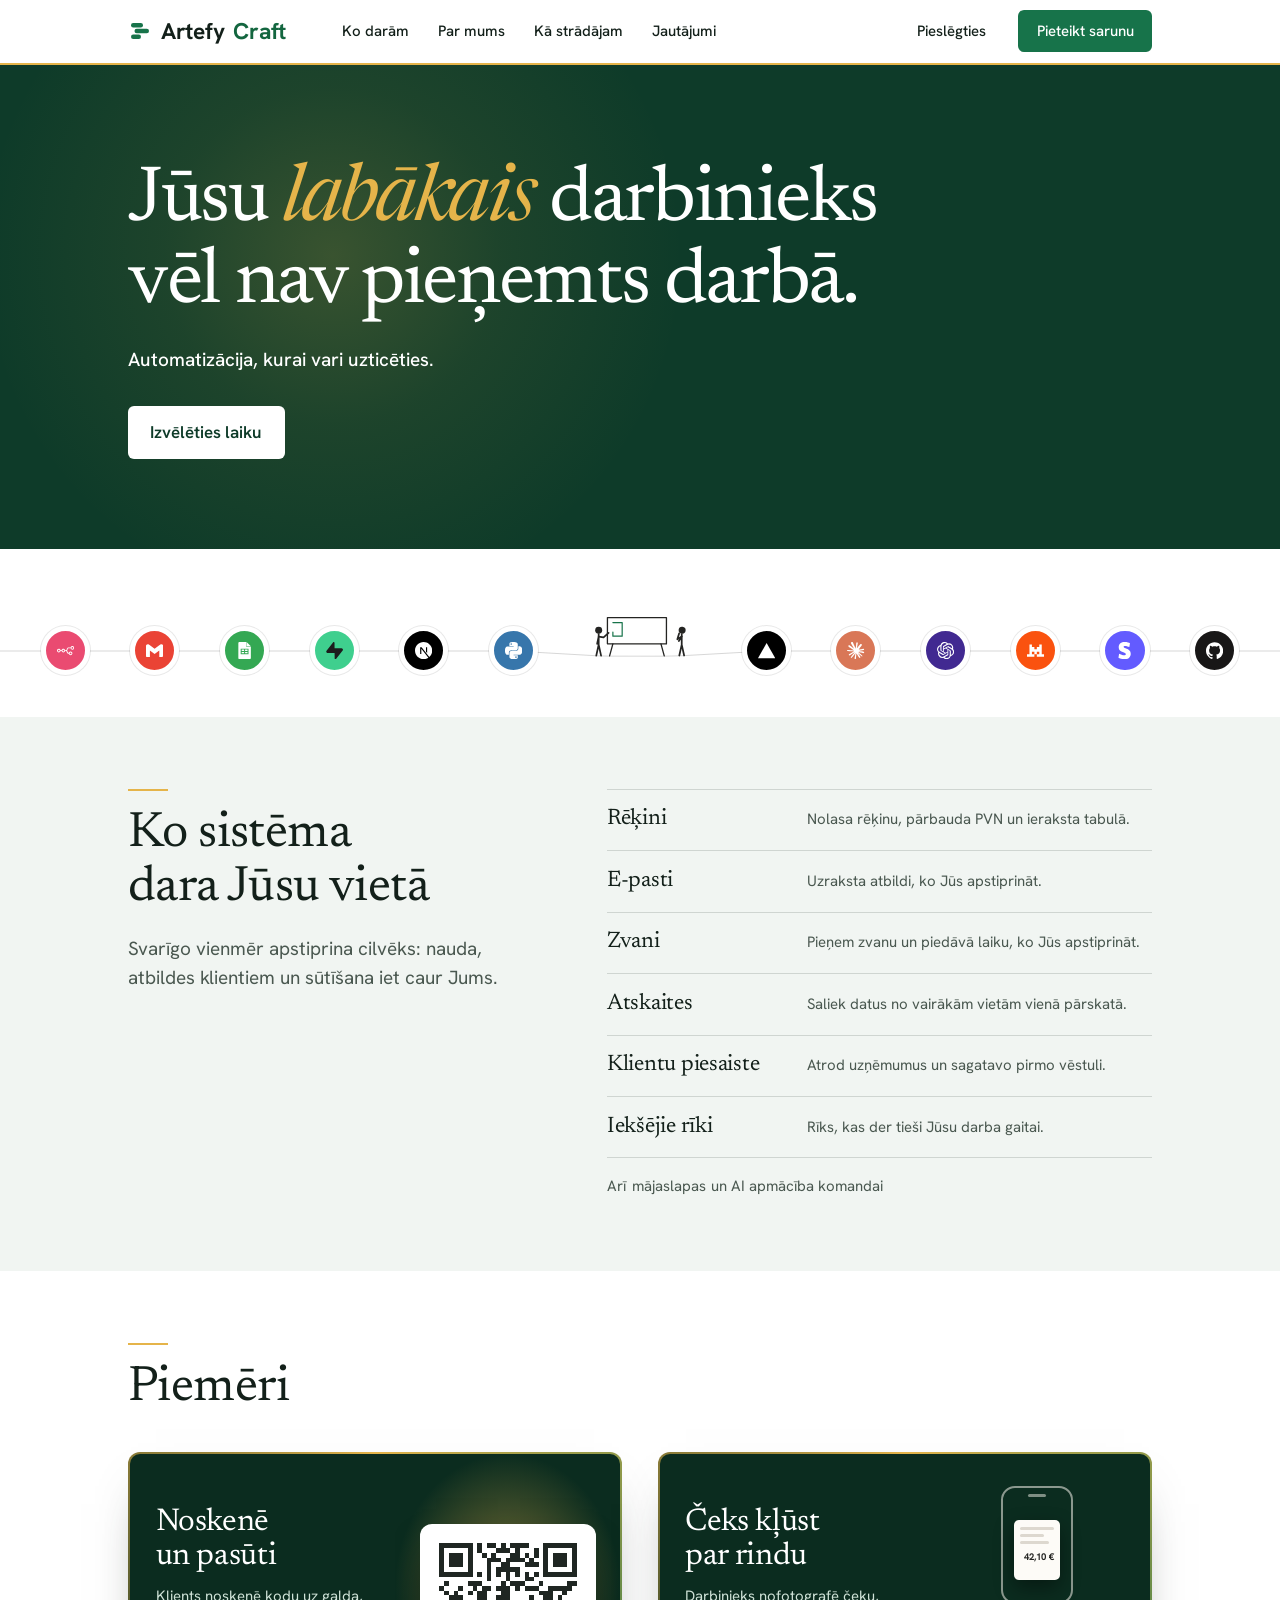
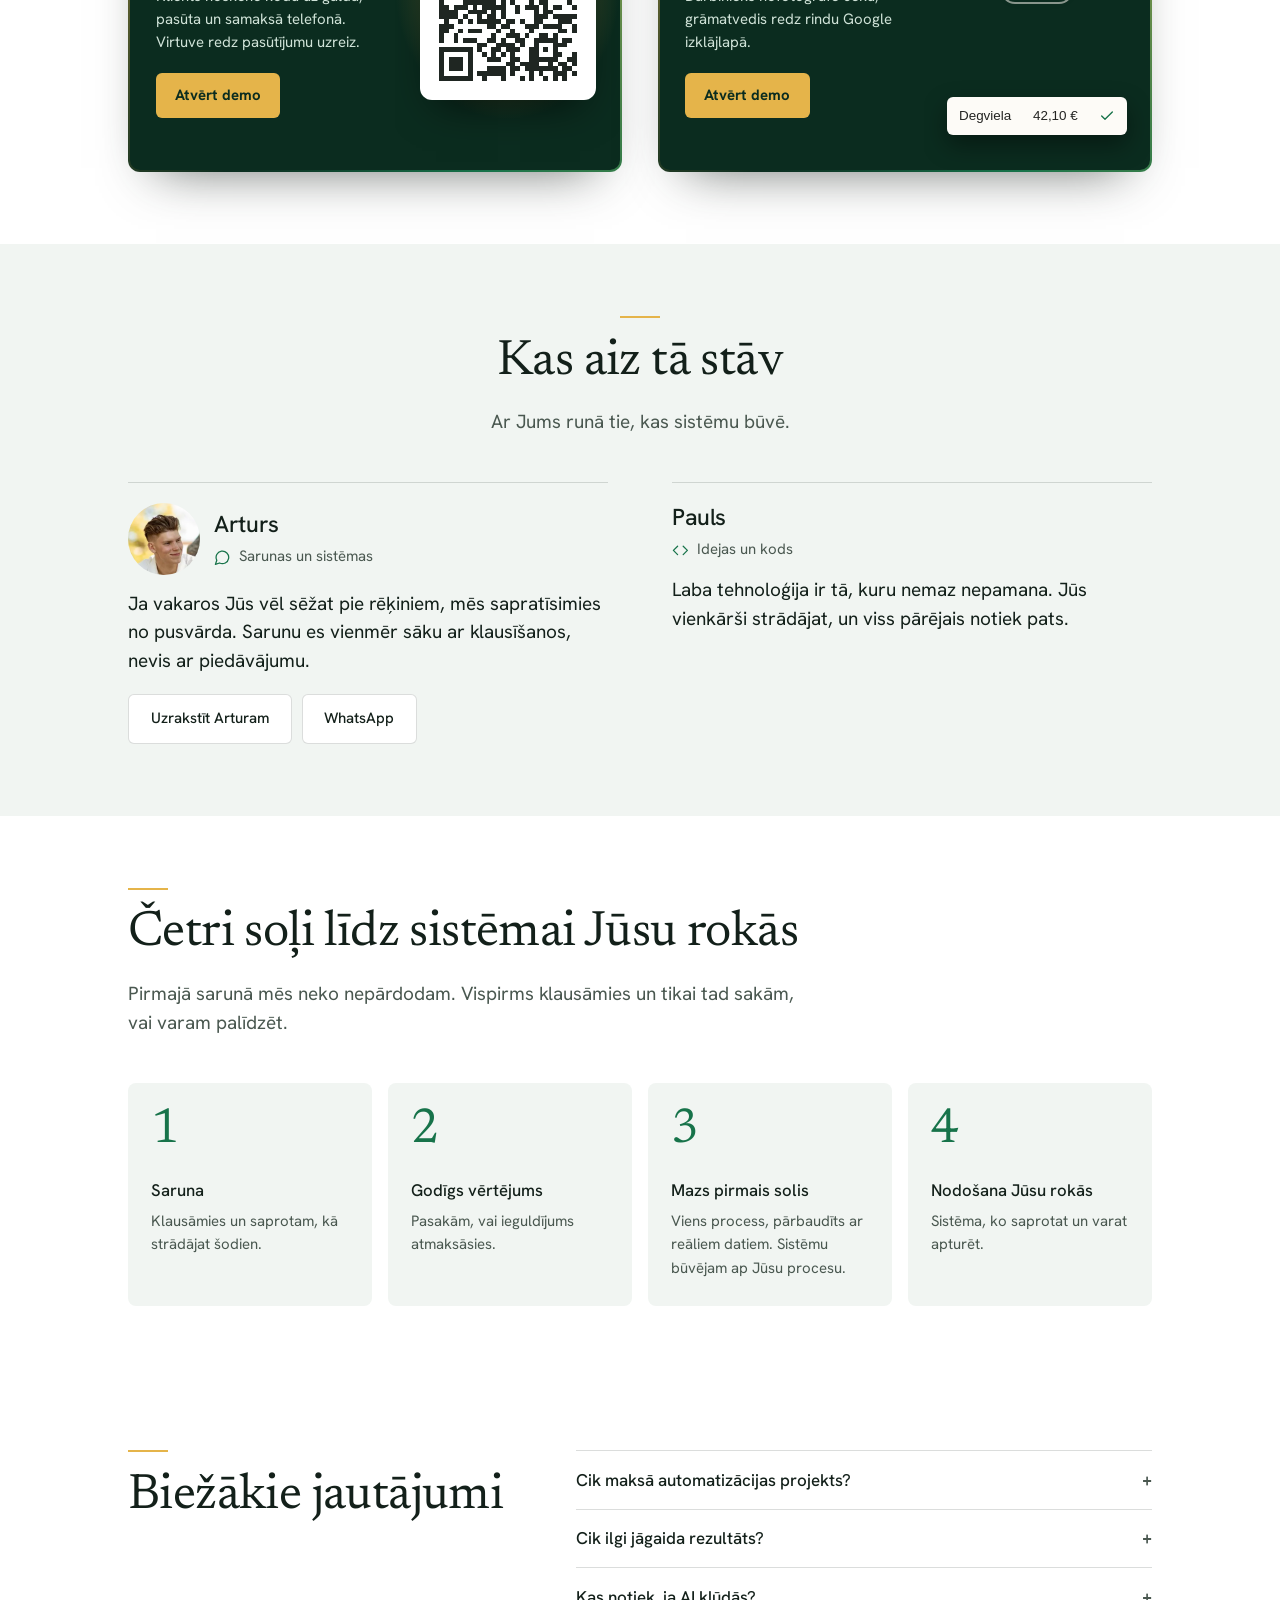
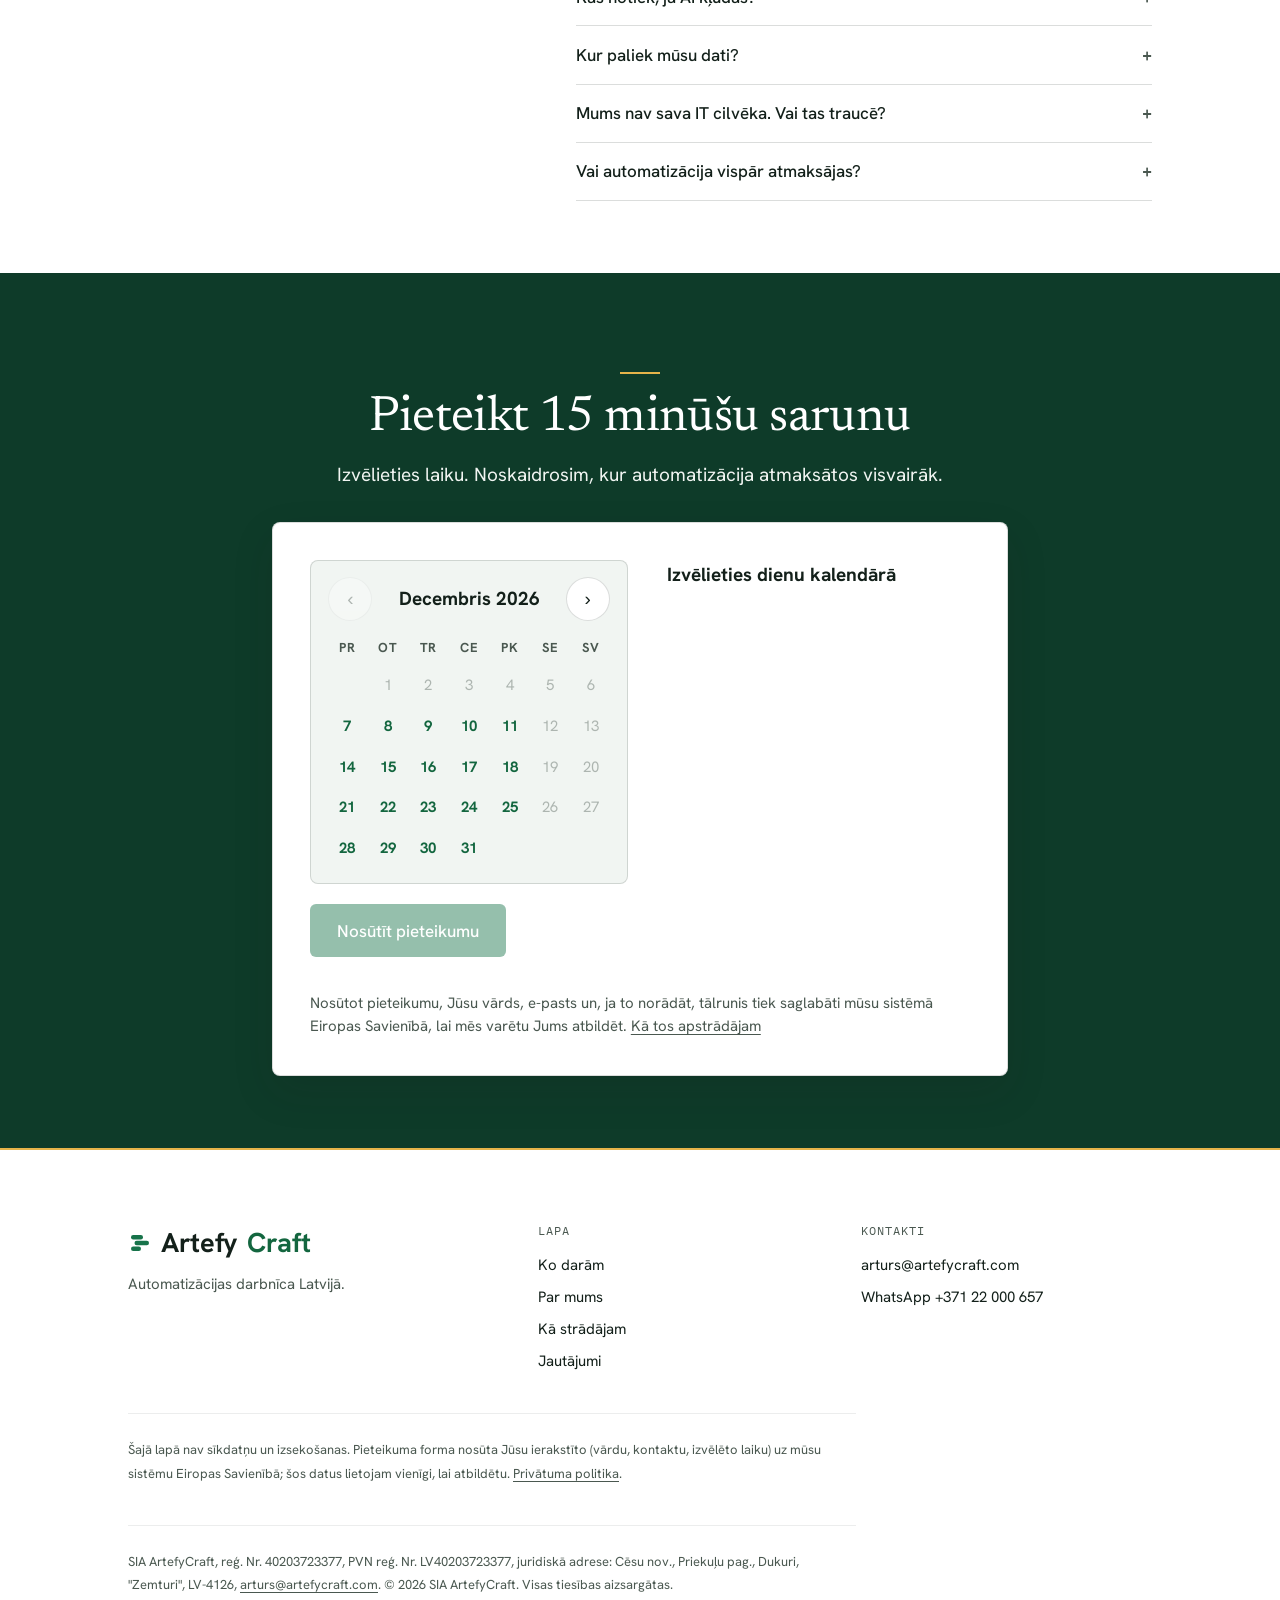
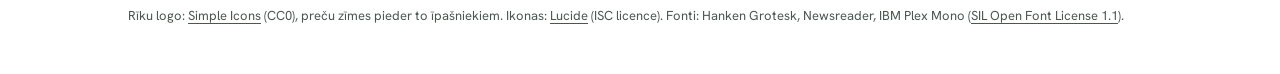
==== commit 7803dca1: "Tools row script: no sag off screen, follows a motion setting change, falls back on error Why: the c" ====
--- a/index.html
+++ b/index.html
@@ -2,7 +2,7 @@
 <html lang="lv">
 <head>
 <meta charset="utf-8">
-<meta http-equiv="Content-Security-Policy" content="default-src 'none'; script-src 'sha256-b19RryGZ+yaGGSZK6sji0mhTj8WR85nh6gdhPHZwMCQ=' 'sha256-Pll10CRqPHHXCFxfWOgmKqzm3GuoRAq/LGNNpB7VQdo=' 'sha256-H9xbKPs+6GqctsWBT7fHJi2YNaZ1xFNQmWUExeQFsFk=' 'sha256-HbOfpXusccifRSdH68o9YBhZXxMxSIZ6NOgyAUP1u60='; style-src 'unsafe-inline'; img-src 'self' data:; font-src 'self'; connect-src https://zcbwdbcfalwhapwgzswj.supabase.co; form-action 'none'; base-uri 'none'; object-src 'none'; upgrade-insecure-requests">
+<meta http-equiv="Content-Security-Policy" content="default-src 'none'; script-src 'sha256-b19RryGZ+yaGGSZK6sji0mhTj8WR85nh6gdhPHZwMCQ=' 'sha256-414rfn9bfcMghvXMYr8SoNPh9rSCIQMHLTSvlwN71jg=' 'sha256-H9xbKPs+6GqctsWBT7fHJi2YNaZ1xFNQmWUExeQFsFk=' 'sha256-HbOfpXusccifRSdH68o9YBhZXxMxSIZ6NOgyAUP1u60='; style-src 'unsafe-inline'; img-src 'self' data:; font-src 'self'; connect-src https://zcbwdbcfalwhapwgzswj.supabase.co; form-action 'none'; base-uri 'none'; object-src 'none'; upgrade-insecure-requests">
 <meta name="referrer" content="strict-origin-when-cross-origin">
 <meta name="viewport" content="width=device-width, initial-scale=1">
 <link rel="preload" href="fonti/hanken-grotesk-768af2923e.woff2" as="font" type="font/woff2" crossorigin>
@@ -1749,7 +1749,7 @@
     var sx=sc.map(function(q){var b=q.s.getBoundingClientRect();if(!b.width)return null;var k=b.width/112,o=b.left-r.left;
       var f=[18,28,78,94].map(function(v){return o+v*k});f.forEach(function(x,i){if(x>0&&x<W)ld.push([x,i==1||i==2?.25:.35])});return{k:k,f:f}});
     sup.sort(function(a,b){return a-b});
-    function dip(x){var s0=0,s1=W,d=0;for(var i=1;i<sup.length;i++)if(x<=sup[i]){s0=sup[i-1];s1=sup[i];break}
+    function dip(x){if(!(x>0&&x<W))return 0;var s0=0,s1=W,d=0;for(var i=1;i<sup.length;i++)if(x<=sup[i]){s0=sup[i-1];s1=sup[i];break}
       var L=s1-s0;if(L<=0)return 0;
       ld.forEach(function(q){if(q[0]>s0&&q[0]<s1){var u=x-s0,v=q[0]-s0;d+=q[1]*D*4*(u<=v?u*(L-v):v*(L-u))/(L*L)}});
       return d<6?d:6+3*(1-Math.exp((6-d)/3))}
@@ -1758,7 +1758,7 @@
     path.setAttribute('d',dd);
     men.forEach(function(m,i){var x=mx[i],o=1;m.style.translate='0 '+(x>0&&x<W?dip(x):0).toFixed(2)+'px';
       sx.forEach(function(z){if(z){var e=Math.max(z.f[0]-6-x,x-z.f[3]-6,0);o=Math.min(o,.22+.78*cl(e/14))}});m.style.opacity=o<1?o.toFixed(2):''});
-    var t=still.matches?.37:(now%T)/T;
+    var t=still.matches?0.37:(now%T)/T;
     sc.forEach(function(q,i){var z=sx[i];if(!z)return;var f=z.f,k=z.k,a=dip(f[1])/k,c=dip(f[2])/k;
       q.p.setAttribute('transform','translate(0 '+(dip(f[0])/k).toFixed(2)+')');
       q.t.setAttribute('transform','translate(0 '+(dip(f[3])/k).toFixed(2)+')');
@@ -1766,14 +1766,16 @@
       q.b.setAttribute('transform','translate(0 '+((a+c)/2).toFixed(2)+') rotate('+g.toFixed(2)+' 53 40)');
       act(q,t)});
   }
-  var vis=true,raf=0;
-  function on(){return vis&&!document.hidden&&!still.matches}
-  function tick(now){raf=0;frame(now);if(on())raf=requestAnimationFrame(tick)}
-  function go(){if(still.matches){frame(0);return}if(on()&&!raf)raf=requestAnimationFrame(tick)}
+  var vis=true,raf=0,dead=false;
+  function on(){return vis&&!dead&&!document.hidden&&!still.matches}
+  function safe(now){try{frame(now)}catch(e){dead=true;net.classList.remove('has-thread');svg.style.display='none'}}
+  function tick(now){raf=0;safe(now);if(on())raf=requestAnimationFrame(tick)}
+  function go(){if(dead)return;if(still.matches){safe(0);return}if(on()&&!raf)raf=requestAnimationFrame(tick)}
   if('IntersectionObserver'in window)new IntersectionObserver(function(e){vis=e[e.length-1].isIntersecting;go()}).observe(net);
-  function re(){if(still.matches)frame(0)}
+  function re(){if(still.matches&&!dead)safe(0)}
   document.addEventListener('visibilitychange',go);window.addEventListener('resize',re);window.addEventListener('load',re);
   if(window.ResizeObserver)new ResizeObserver(re).observe(net);
+  if(still.addEventListener)still.addEventListener('change',go);else if(still.addListener)still.addListener(go);
   go();
 })();
 </script>
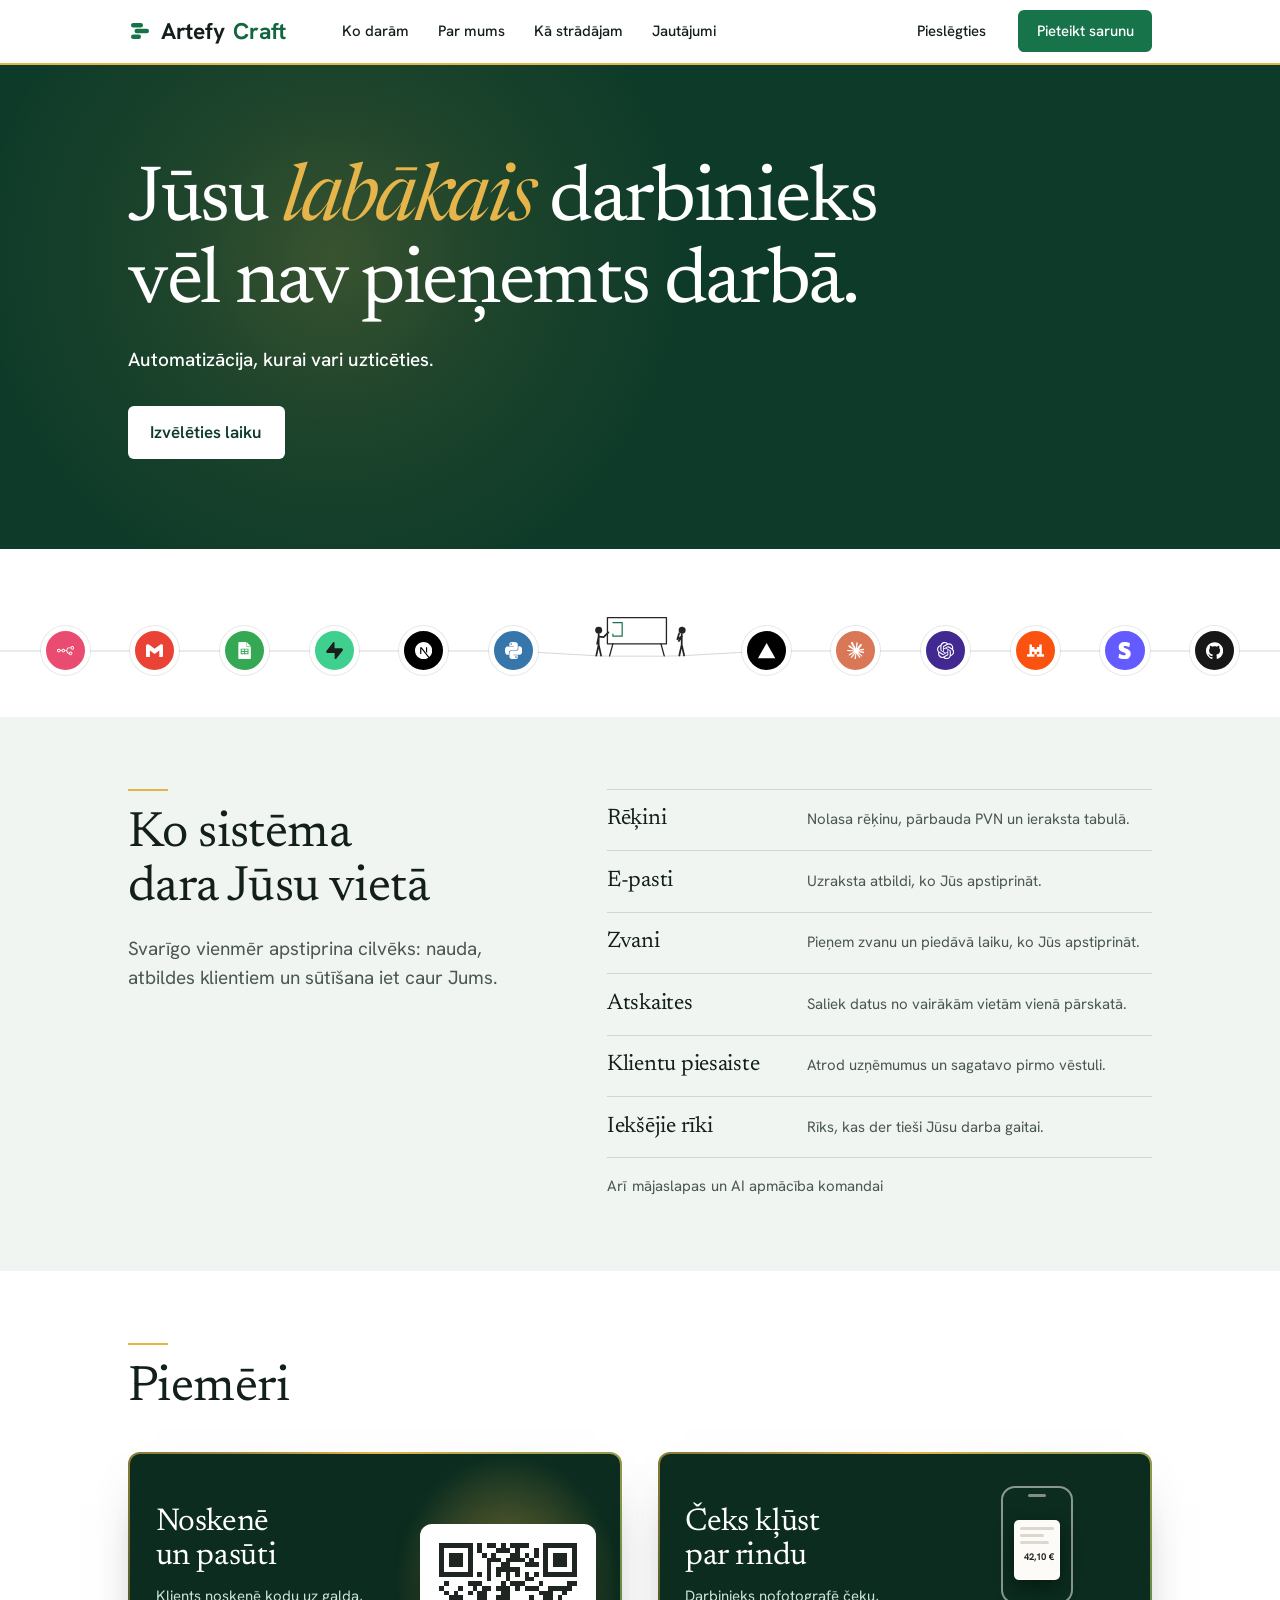
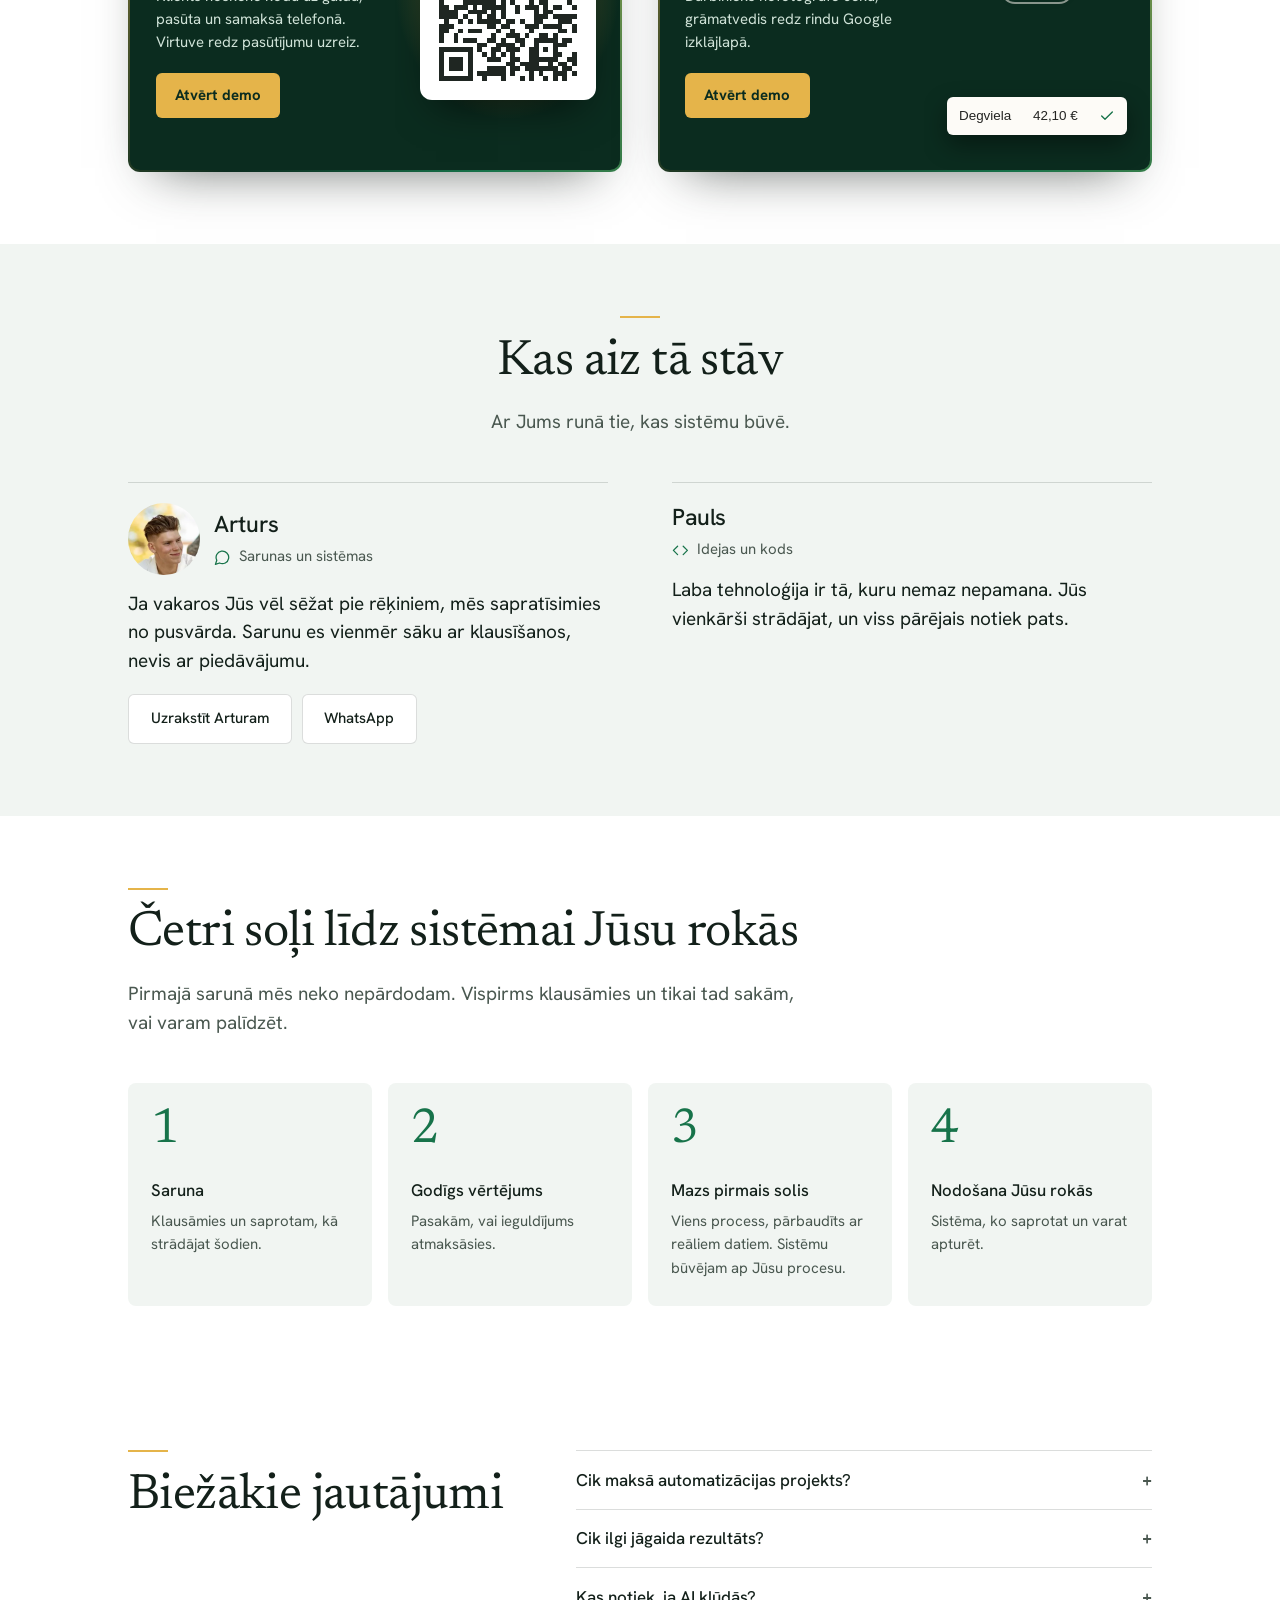
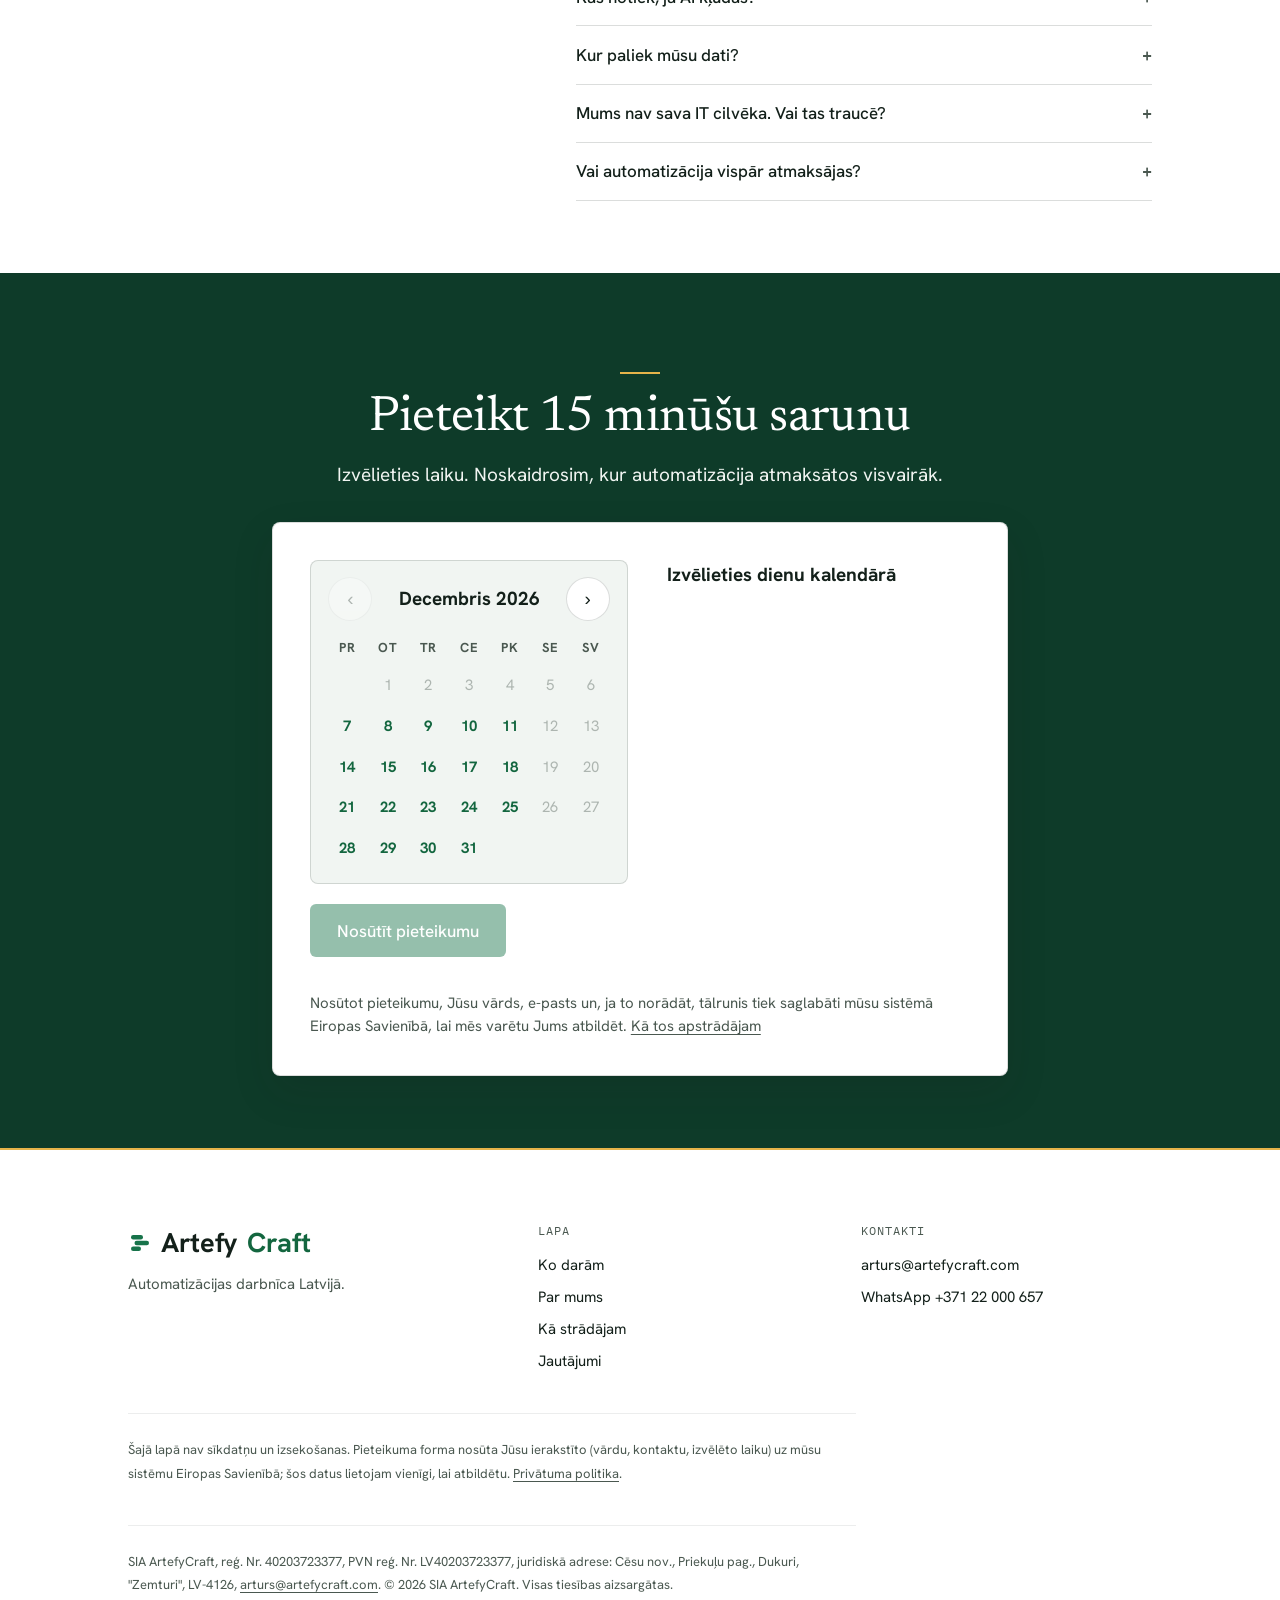
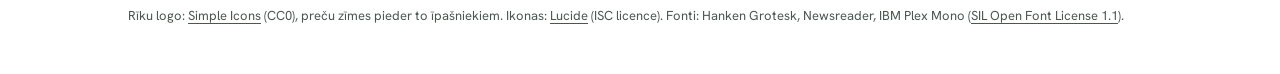
==== commit a193c2ee: "Tools row, reduced motion 1001-1160 px: the board carrier stays out Why: with the board scene in the" ====
--- a/index.html
+++ b/index.html
@@ -1575,6 +1575,7 @@
 @media (max-width:900px){.vdemo-list{grid-template-columns:1fr}}
 @media (max-width:560px){.vdemo{grid-template-columns:1fr}.vdemo-f{order:-1;border-radius:10px 10px 0 0;min-height:230px}.vdemo-qr-box{width:min(100%,150px)}}
 @media (prefers-reduced-motion:reduce){.vlogo,.vnet-track,.vlane,.vman,.vman *{animation:none}.vlane{width:auto;left:calc((100% - 12 * var(--d) - 7.65rem) / 14 * (var(--k) + 1.5 + var(--a,0)) + var(--d) * (var(--k) + 1) + 7.65rem * var(--a,0))}.vman{left:-.75rem}.vman-w{left:-1.09rem}.vman .lg{transform:rotate(16deg)}.vman .lg+.lg{transform:rotate(-16deg)}.vman .ar{transform:rotate(-12deg)}.vl1{--k:2}.vl2{--k:4}.vl3{--k:8;--a:1}}
+@media (prefers-reduced-motion:reduce) and (min-width:1001px) and (max-width:1160px){.vl2{display:none}}
 @media (prefers-reduced-motion:reduce) and (max-width:1000px){.vnet{overflow-x:auto}.vnet-dup{display:none}.vnet::before,.vthread{right:auto;width:calc(12 * (var(--d) + var(--g)) + 7.65rem + var(--g))}.vlane{left:calc((var(--k) + 1) * (var(--d) + var(--g)) - var(--g) / 2)}.vl1{--k:0}.vl2{--k:2}.vl3{--k:3}}
 
 
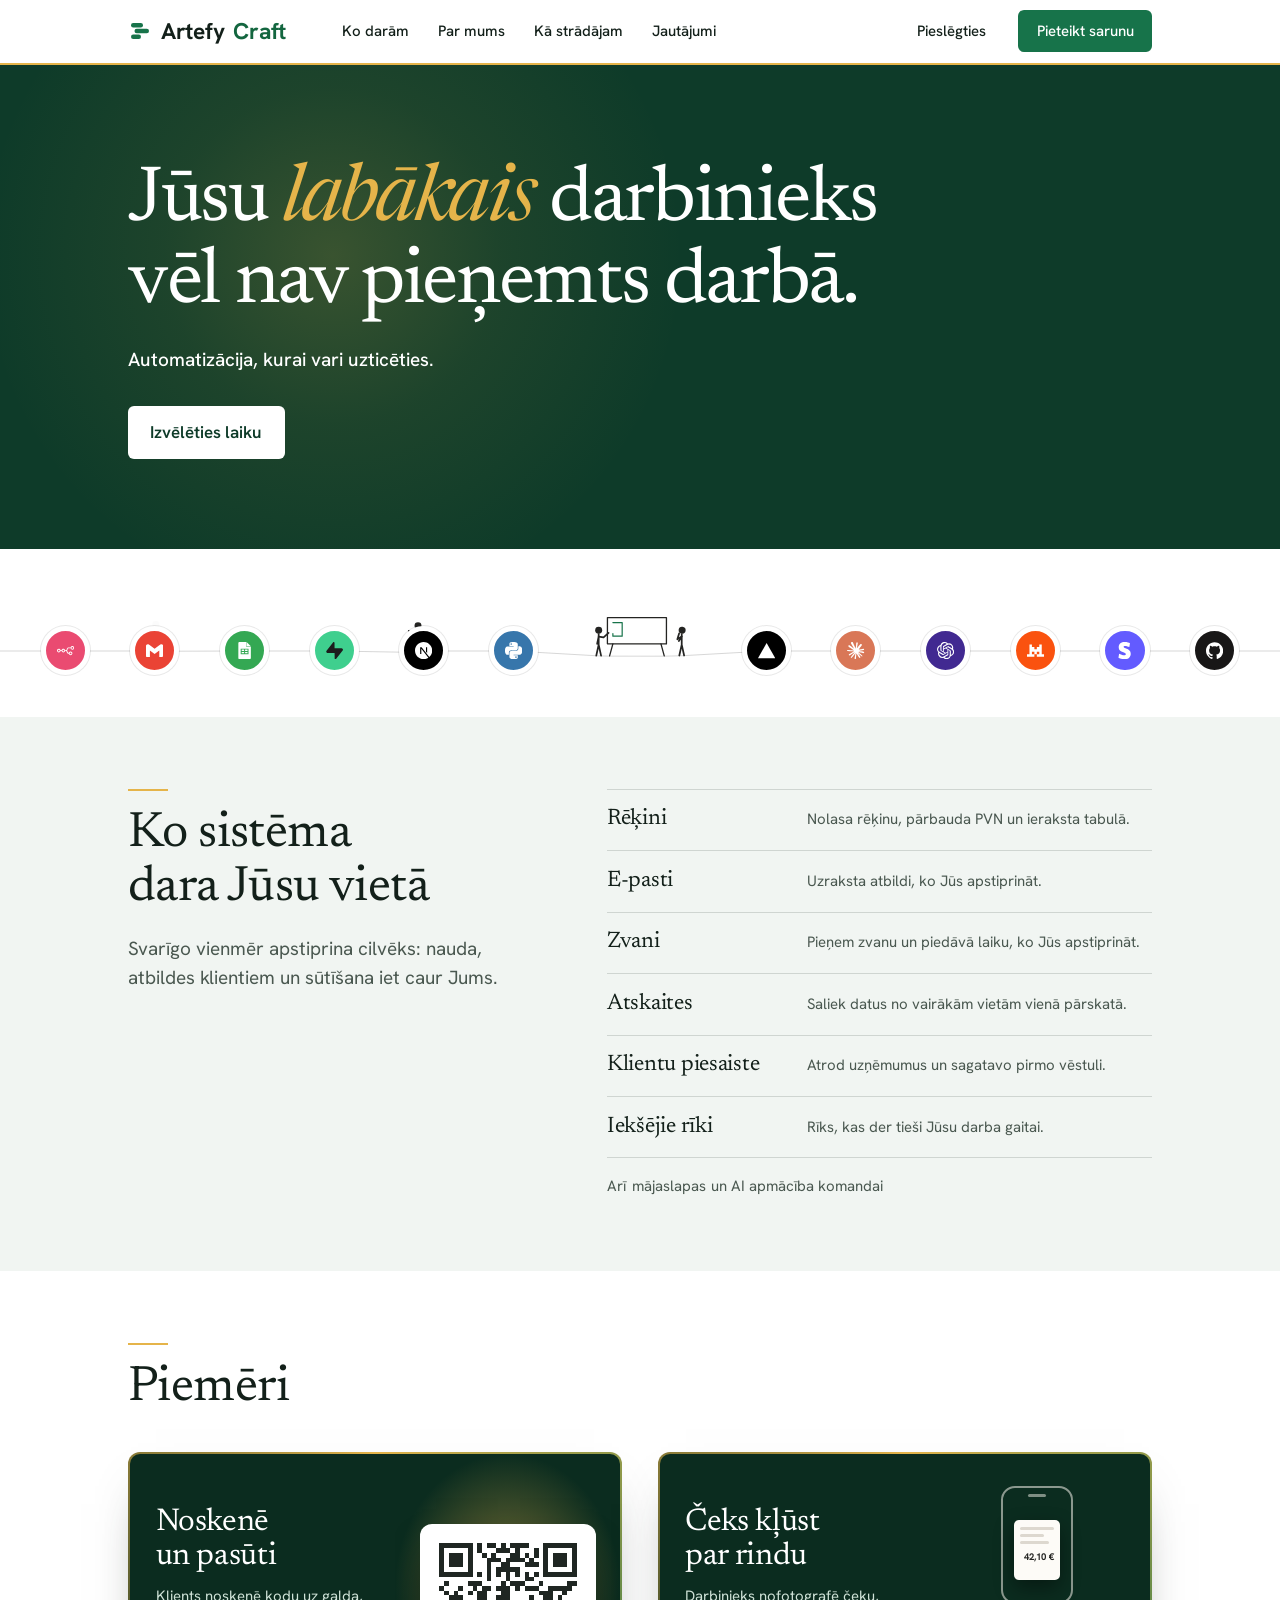
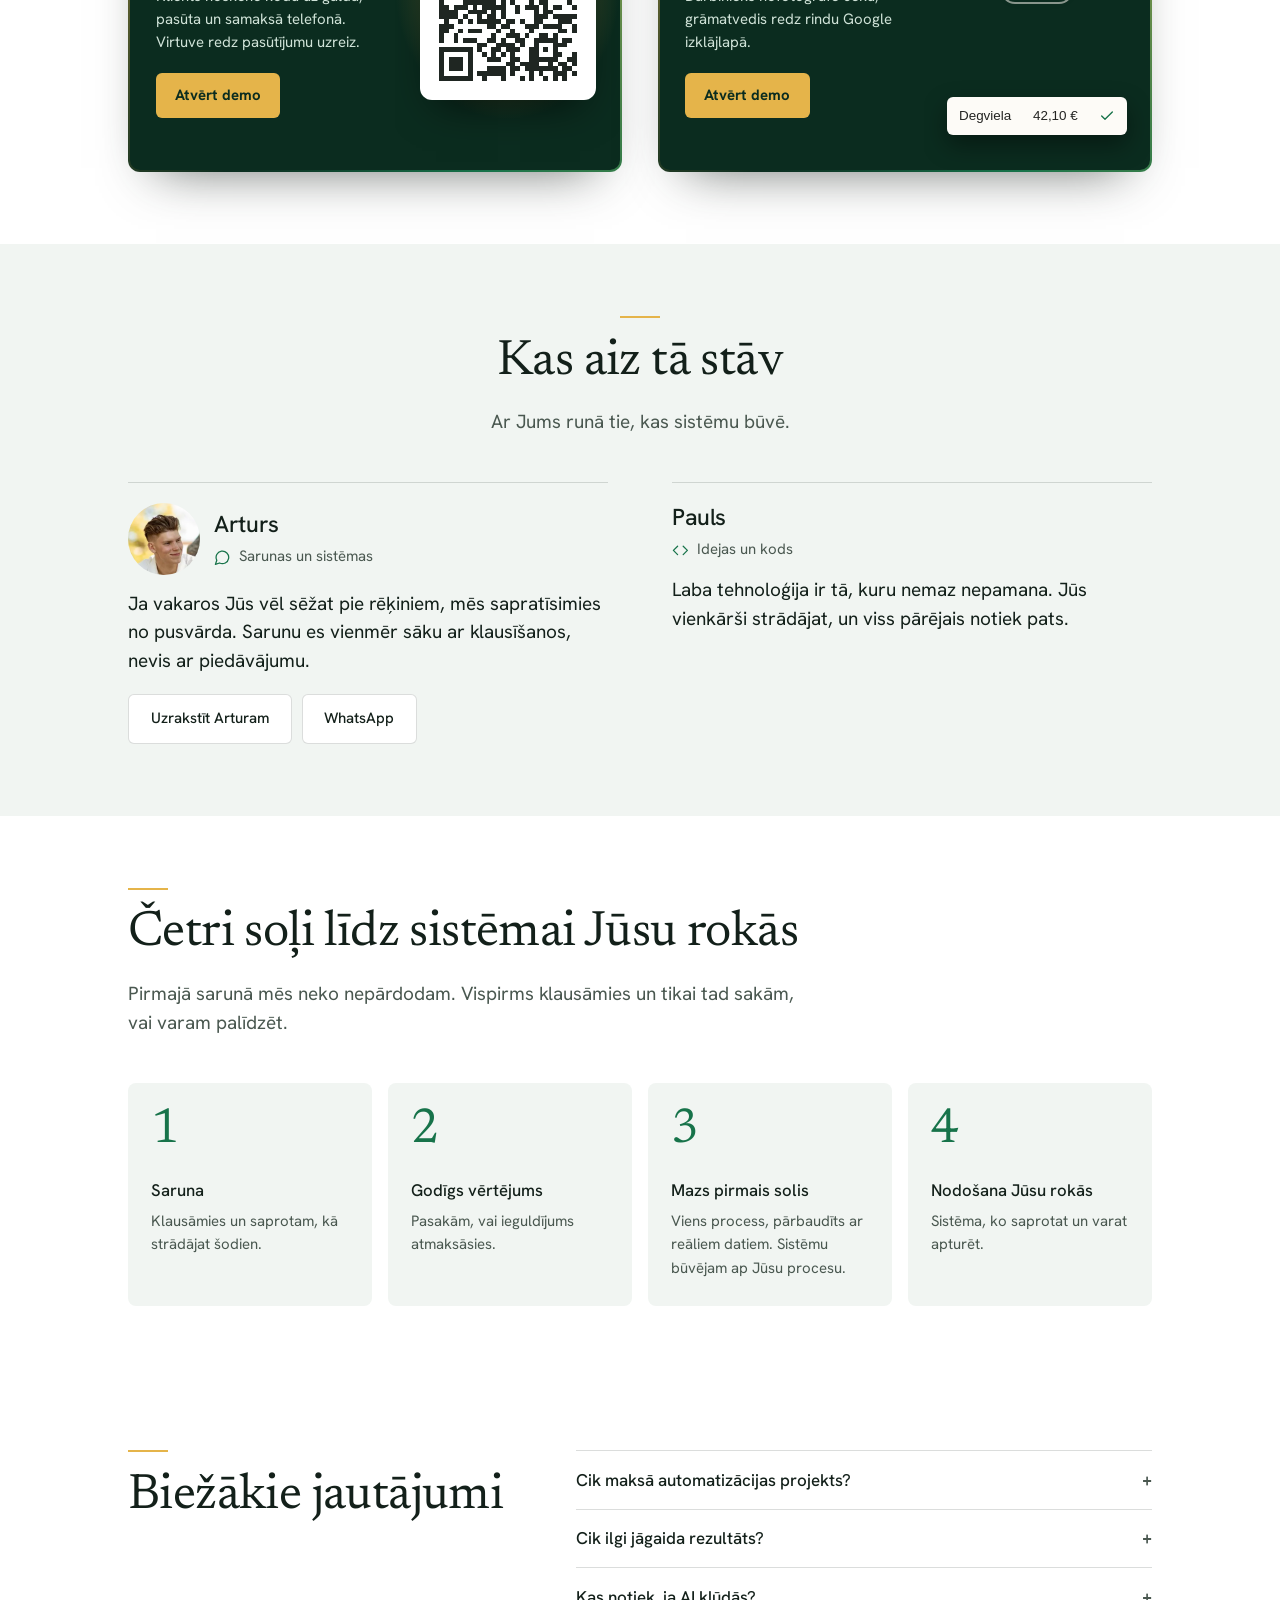
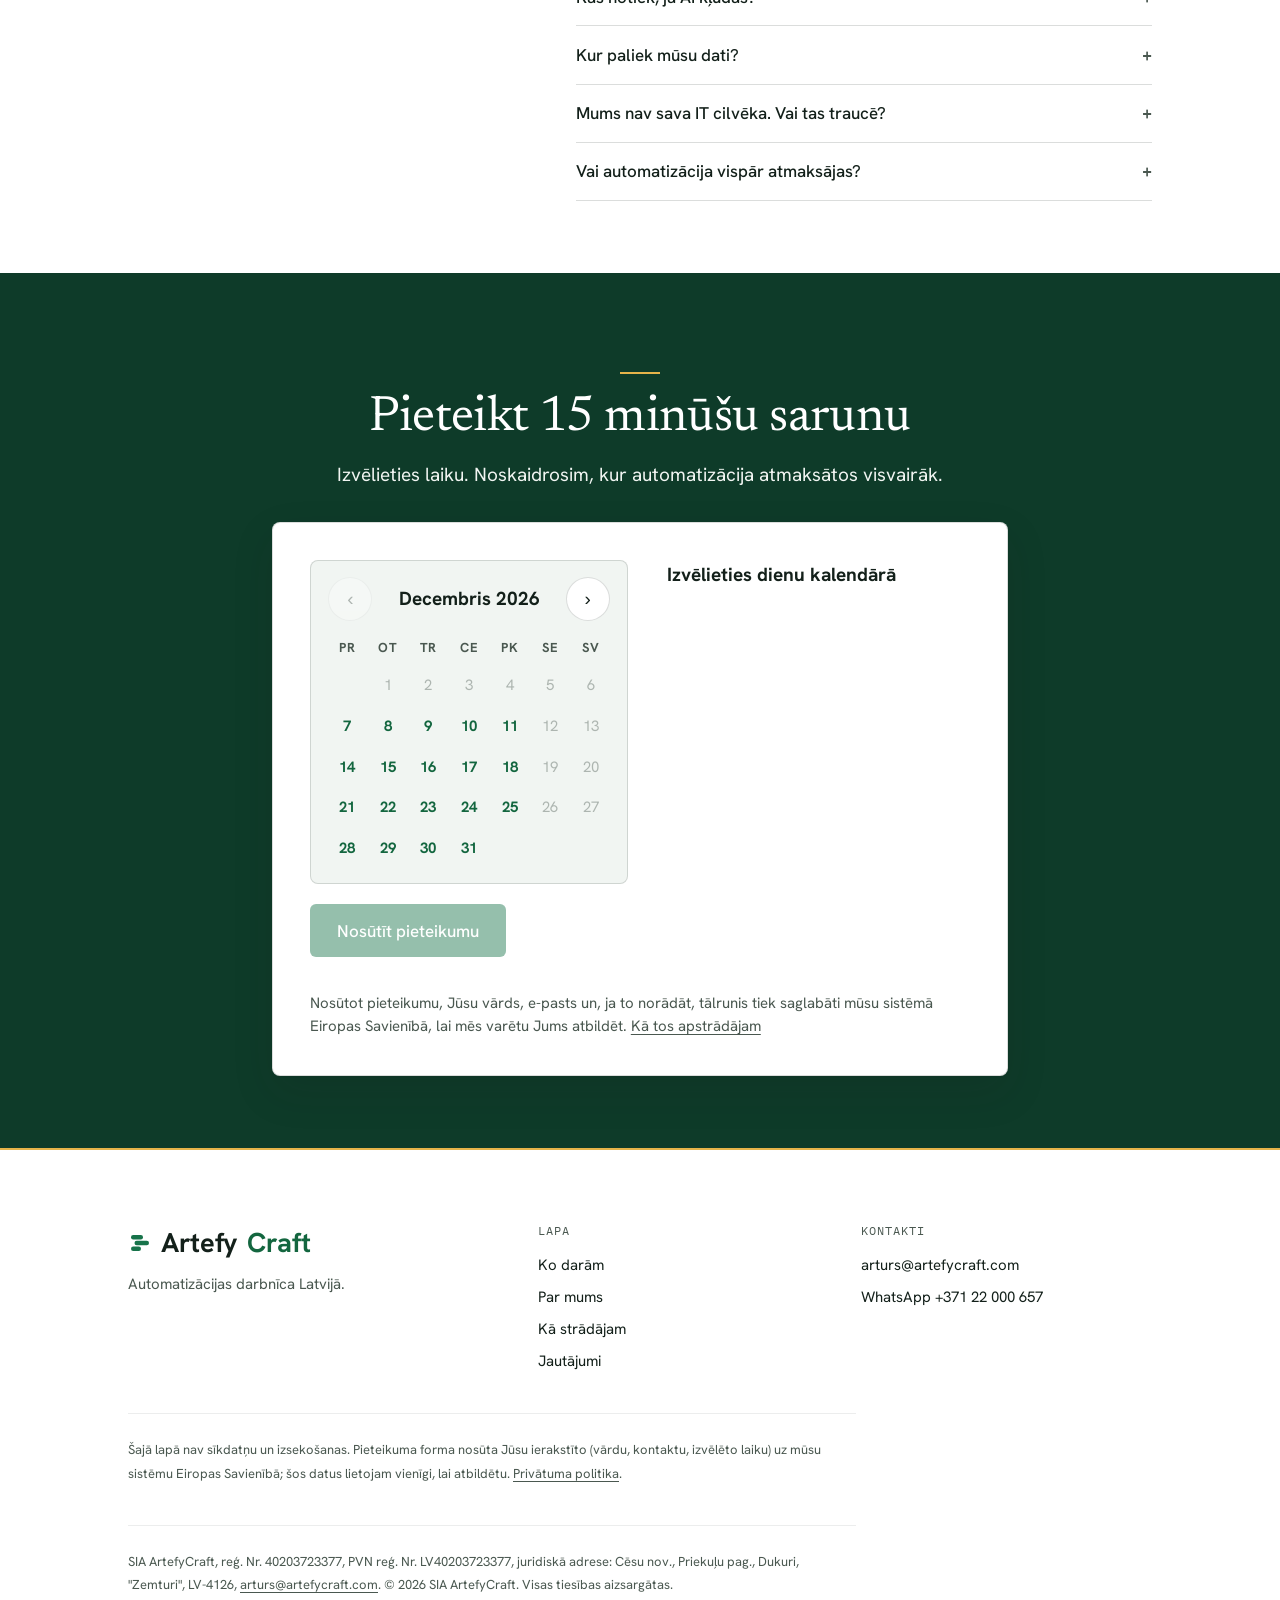
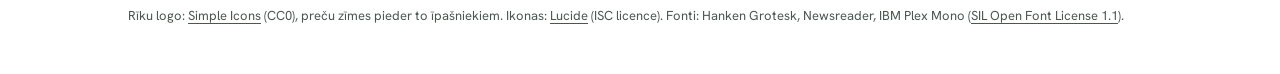
==== commit 24c31f75: "Tools row: carriers take the receipt from Gmail to the board and the table to Sheets, the clock show" ====
--- a/index.html
+++ b/index.html
@@ -2,7 +2,7 @@
 <html lang="lv">
 <head>
 <meta charset="utf-8">
-<meta http-equiv="Content-Security-Policy" content="default-src 'none'; script-src 'sha256-b19RryGZ+yaGGSZK6sji0mhTj8WR85nh6gdhPHZwMCQ=' 'sha256-414rfn9bfcMghvXMYr8SoNPh9rSCIQMHLTSvlwN71jg=' 'sha256-H9xbKPs+6GqctsWBT7fHJi2YNaZ1xFNQmWUExeQFsFk=' 'sha256-HbOfpXusccifRSdH68o9YBhZXxMxSIZ6NOgyAUP1u60='; style-src 'unsafe-inline'; img-src 'self' data:; font-src 'self'; connect-src https://zcbwdbcfalwhapwgzswj.supabase.co; form-action 'none'; base-uri 'none'; object-src 'none'; upgrade-insecure-requests">
+<meta http-equiv="Content-Security-Policy" content="default-src 'none'; script-src 'sha256-b19RryGZ+yaGGSZK6sji0mhTj8WR85nh6gdhPHZwMCQ=' 'sha256-q+XBrzQp83641Kef230zU+oPtJMg2BadbfOfHyuU1vQ=' 'sha256-H9xbKPs+6GqctsWBT7fHJi2YNaZ1xFNQmWUExeQFsFk=' 'sha256-HbOfpXusccifRSdH68o9YBhZXxMxSIZ6NOgyAUP1u60='; style-src 'unsafe-inline'; img-src 'self' data:; font-src 'self'; connect-src https://zcbwdbcfalwhapwgzswj.supabase.co; form-action 'none'; base-uri 'none'; object-src 'none'; upgrade-insecure-requests">
 <meta name="referrer" content="strict-origin-when-cross-origin">
 <meta name="viewport" content="width=device-width, initial-scale=1">
 <link rel="preload" href="fonti/hanken-grotesk-768af2923e.woff2" as="font" type="font/woff2" crossorigin>
@@ -1506,6 +1506,10 @@
   stroke-linecap:round;stroke-linejoin:round;--s:.5s;animation:vbob calc(var(--s) / 2) ease-in-out infinite alternate}
 .vl2 .vman{--s:.59s}.vl3 .vman{--s:.68s}
 .vman-w{width:1.84rem;left:-2.125rem}
+.vc{position:absolute;z-index:-1;left:0;top:50%;width:0;height:0;display:none}
+.vnet:not(.has-thread) .vc{display:none!important}
+.vc .vman{left:-.75rem}.vc-out .vman{scale:-1 1}
+.vc.halt .vman,.vc.halt .lg,.vc.halt .ar{animation:none}
 .vl2 .vman{scale:-1 1}
 .vman .hd{fill:var(--ink);stroke:none}
 .vman .pp{fill:var(--paper);stroke-width:1.2}
@@ -1574,7 +1578,7 @@
 @media (prefers-reduced-motion:reduce){.vdemo,.vf-receipt,.vf-row{animation:none}.vf-receipt{opacity:0}.vf-row{opacity:1;transform:none}.vdemo,.vdemo-qr-box,.vdemo-btn{transition:none}}
 @media (max-width:900px){.vdemo-list{grid-template-columns:1fr}}
 @media (max-width:560px){.vdemo{grid-template-columns:1fr}.vdemo-f{order:-1;border-radius:10px 10px 0 0;min-height:230px}.vdemo-qr-box{width:min(100%,150px)}}
-@media (prefers-reduced-motion:reduce){.vlogo,.vnet-track,.vlane,.vman,.vman *{animation:none}.vlane{width:auto;left:calc((100% - 12 * var(--d) - 7.65rem) / 14 * (var(--k) + 1.5 + var(--a,0)) + var(--d) * (var(--k) + 1) + 7.65rem * var(--a,0))}.vman{left:-.75rem}.vman-w{left:-1.09rem}.vman .lg{transform:rotate(16deg)}.vman .lg+.lg{transform:rotate(-16deg)}.vman .ar{transform:rotate(-12deg)}.vl1{--k:2}.vl2{--k:4}.vl3{--k:8;--a:1}}
+@media (prefers-reduced-motion:reduce){.vc{display:none!important}.vlogo,.vnet-track,.vlane,.vman,.vman *{animation:none}.vlane{width:auto;left:calc((100% - 12 * var(--d) - 7.65rem) / 14 * (var(--k) + 1.5 + var(--a,0)) + var(--d) * (var(--k) + 1) + 7.65rem * var(--a,0))}.vman{left:-.75rem}.vman-w{left:-1.09rem}.vman .lg{transform:rotate(16deg)}.vman .lg+.lg{transform:rotate(-16deg)}.vman .ar{transform:rotate(-12deg)}.vl1{--k:2}.vl2{--k:4}.vl3{--k:8;--a:1}}
 @media (prefers-reduced-motion:reduce) and (min-width:1001px) and (max-width:1160px){.vl2{display:none}}
 @media (prefers-reduced-motion:reduce) and (max-width:1000px){.vnet{overflow-x:auto}.vnet-dup{display:none}.vnet::before,.vthread{right:auto;width:calc(12 * (var(--d) + var(--g)) + 7.65rem + var(--g))}.vlane{left:calc((var(--k) + 1) * (var(--d) + var(--g)) - var(--g) / 2)}.vl1{--k:0}.vl2{--k:2}.vl3{--k:3}}
 
@@ -1682,12 +1686,13 @@
     <div class="vnet-track">
     <ul class="vnet-row">
       <li class="vlogo" style="--c:#EA4B71"><svg viewBox="0 0 24 24" aria-hidden="true"><path d="M21.4737 5.6842c-1.1772 0-2.1663.8051-2.4468 1.8947h-2.8955c-1.235 0-2.289.893-2.492 2.111l-.1038.623a1.263 1.263 0 0 1-1.246 1.0555H11.289c-.2805-1.0896-1.2696-1.8947-2.4468-1.8947s-2.1663.8051-2.4467 1.8947H4.973c-.2805-1.0896-1.2696-1.8947-2.4468-1.8947C1.1311 9.4737 0 10.6047 0 12s1.131 2.5263 2.5263 2.5263c1.1772 0 2.1663-.8051 2.4468-1.8947h1.4223c.2804 1.0896 1.2696 1.8947 2.4467 1.8947 1.1772 0 2.1663-.8051 2.4468-1.8947h1.0008a1.263 1.263 0 0 1 1.2459 1.0555l.1038.623c.203 1.218 1.257 2.111 2.492 2.111h.3692c.2804 1.0895 1.2696 1.8947 2.4468 1.8947 1.3952 0 2.5263-1.131 2.5263-2.5263s-1.131-2.5263-2.5263-2.5263c-1.1772 0-2.1664.805-2.4468 1.8947h-.3692a1.263 1.263 0 0 1-1.246-1.0555l-.1037-.623A2.52 2.52 0 0 0 13.9607 12a2.52 2.52 0 0 0 .821-1.4794l.1038-.623a1.263 1.263 0 0 1 1.2459-1.0555h2.8955c.2805 1.0896 1.2696 1.8947 2.4468 1.8947 1.3952 0 2.5263-1.131 2.5263-2.5263s-1.131-2.5263-2.5263-2.5263m0 1.2632a1.263 1.263 0 0 1 1.2631 1.2631 1.263 1.263 0 0 1-1.2631 1.2632 1.263 1.263 0 0 1-1.2632-1.2632 1.263 1.263 0 0 1 1.2632-1.2631M2.5263 10.7368A1.263 1.263 0 0 1 3.7895 12a1.263 1.263 0 0 1-1.2632 1.2632A1.263 1.263 0 0 1 1.2632 12a1.263 1.263 0 0 1 1.2631-1.2632m6.3158 0A1.263 1.263 0 0 1 10.1053 12a1.263 1.263 0 0 1-1.2632 1.2632A1.263 1.263 0 0 1 7.579 12a1.263 1.263 0 0 1 1.2632-1.2632m10.1053 3.7895a1.263 1.263 0 0 1 1.2631 1.2632 1.263 1.263 0 0 1-1.2631 1.2631 1.263 1.263 0 0 1-1.2632-1.2631 1.263 1.263 0 0 1 1.2632-1.2632"/></svg><span class="vlogo-n">n8n</span></li>
-      <li class="vlogo" style="--c:#EA4335"><svg viewBox="0 0 24 24" aria-hidden="true"><path d="M24 5.457v13.909c0 .904-.732 1.636-1.636 1.636h-3.819V11.73L12 16.64l-6.545-4.91v9.273H1.636A1.636 1.636 0 0 1 0 19.366V5.457c0-2.023 2.309-3.178 3.927-1.964L5.455 4.64 12 9.548l6.545-4.91 1.528-1.145C21.69 2.28 24 3.434 24 5.457z"/></svg><span class="vlogo-n">Gmail</span></li>
-      <li class="vlogo" style="--c:#34A853"><svg viewBox="0 0 24 24" aria-hidden="true"><path d="M11.318 12.545H7.91v-1.909h3.41v1.91zM14.728 0v6h6l-6-6zm1.363 10.636h-3.41v1.91h3.41v-1.91zm0 3.273h-3.41v1.91h3.41v-1.91zM20.727 6.5v15.864c0 .904-.732 1.636-1.636 1.636H4.909a1.636 1.636 0 0 1-1.636-1.636V1.636C3.273.732 4.005 0 4.909 0h9.318v6.5h6.5zm-3.273 2.773H6.545v7.909h10.91v-7.91zm-6.136 4.636H7.91v1.91h3.41v-1.91z"/></svg><span class="vlogo-n">Google Sheets</span></li>
+      <li class="vlogo" style="--c:#EA4335" data-t="gm"><svg viewBox="0 0 24 24" aria-hidden="true"><path d="M24 5.457v13.909c0 .904-.732 1.636-1.636 1.636h-3.819V11.73L12 16.64l-6.545-4.91v9.273H1.636A1.636 1.636 0 0 1 0 19.366V5.457c0-2.023 2.309-3.178 3.927-1.964L5.455 4.64 12 9.548l6.545-4.91 1.528-1.145C21.69 2.28 24 3.434 24 5.457z"/></svg><span class="vlogo-n">Gmail</span></li>
+      <li class="vlogo" style="--c:#34A853" data-t="sh"><svg viewBox="0 0 24 24" aria-hidden="true"><path d="M11.318 12.545H7.91v-1.909h3.41v1.91zM14.728 0v6h6l-6-6zm1.363 10.636h-3.41v1.91h3.41v-1.91zm0 3.273h-3.41v1.91h3.41v-1.91zM20.727 6.5v15.864c0 .904-.732 1.636-1.636 1.636H4.909a1.636 1.636 0 0 1-1.636-1.636V1.636C3.273.732 4.005 0 4.909 0h9.318v6.5h6.5zm-3.273 2.773H6.545v7.909h10.91v-7.91zm-6.136 4.636H7.91v1.91h3.41v-1.91z"/></svg><span class="vlogo-n">Google Sheets</span></li>
       <li class="vlogo dark" style="--c:#3FCF8E"><svg viewBox="0 0 24 24" aria-hidden="true"><path d="M11.9 1.036c-.015-.986-1.26-1.41-1.874-.637L.764 12.05C-.33 13.427.65 15.455 2.409 15.455h9.579l.113 7.51c.014.985 1.259 1.408 1.873.636l9.262-11.653c1.093-1.375.113-3.403-1.645-3.403h-9.642z"/></svg><span class="vlogo-n">Supabase</span></li>
       <li class="vlogo" style="--c:#000000"><svg viewBox="0 0 24 24" aria-hidden="true"><path d="M18.665 21.978C16.758 23.255 14.465 24 12 24 5.377 24 0 18.623 0 12S5.377 0 12 0s12 5.377 12 12c0 3.583-1.574 6.801-4.067 9.001L9.219 7.2H7.2v9.596h1.615V9.251l9.85 12.727Zm-3.332-8.533 1.6 2.061V7.2h-1.6v6.245Z"/></svg><span class="vlogo-n">Next.js</span></li>
       <li class="vlogo" style="--c:#3776AB"><svg viewBox="0 0 24 24" aria-hidden="true"><path d="M14.25.18l.9.2.73.26.59.3.45.32.34.34.25.34.16.33.1.3.04.26.02.2-.01.13V8.5l-.05.63-.13.55-.21.46-.26.38-.3.31-.33.25-.35.19-.35.14-.33.1-.3.07-.26.04-.21.02H8.77l-.69.05-.59.14-.5.22-.41.27-.33.32-.27.35-.2.36-.15.37-.1.35-.07.32-.04.27-.02.21v3.06H3.17l-.21-.03-.28-.07-.32-.12-.35-.18-.36-.26-.36-.36-.35-.46-.32-.59-.28-.73-.21-.88-.14-1.05-.05-1.23.06-1.22.16-1.04.24-.87.32-.71.36-.57.4-.44.42-.33.42-.24.4-.16.36-.1.32-.05.24-.01h.16l.06.01h8.16v-.83H6.18l-.01-2.75-.02-.37.05-.34.11-.31.17-.28.25-.26.31-.23.38-.2.44-.18.51-.15.58-.12.64-.1.71-.06.77-.04.84-.02 1.27.05zm-6.3 1.98l-.23.33-.08.41.08.41.23.34.33.22.41.09.41-.09.33-.22.23-.34.08-.41-.08-.41-.23-.33-.33-.22-.41-.09-.41.09zm13.09 3.95l.28.06.32.12.35.18.36.27.36.35.35.47.32.59.28.73.21.88.14 1.04.05 1.23-.06 1.23-.16 1.04-.24.86-.32.71-.36.57-.4.45-.42.33-.42.24-.4.16-.36.09-.32.05-.24.02-.16-.01h-8.22v.82h5.84l.01 2.76.02.36-.05.34-.11.31-.17.29-.25.25-.31.24-.38.2-.44.17-.51.15-.58.13-.64.09-.71.07-.77.04-.84.01-1.27-.04-1.07-.14-.9-.2-.73-.25-.59-.3-.45-.33-.34-.34-.25-.34-.16-.33-.1-.3-.04-.25-.02-.2.01-.13v-5.34l.05-.64.13-.54.21-.46.26-.38.3-.32.33-.24.35-.2.35-.14.33-.1.3-.06.26-.04.21-.02.13-.01h5.84l.69-.05.59-.14.5-.21.41-.28.33-.32.27-.35.2-.36.15-.36.1-.35.07-.32.04-.28.02-.21V6.07h2.09l.14.01zm-6.47 14.25l-.23.33-.08.41.08.41.23.33.33.23.41.08.41-.08.33-.23.23-.33.08-.41-.08-.41-.23-.33-.33-.23-.41-.08-.41.08z"/></svg><span class="vlogo-n">Python</span></li>
       <li class="vsc" aria-hidden="true"><svg viewBox="0 0 112 42" focusable="false"><g class="vsc-b"><path class="bp" d="M26 5h54v24H26z"/><path class="lgs" d="M31 29l-3 11M75 29l3 11"/><g class="s1"><path class="k" pathLength="1" d="M31 9.5h8.5V22H31z"/><path class="k" pathLength="1" d="M33 13h4.5M33 15.8h4.5M33 18.6h3"/><path class="k" pathLength="1" d="M43.5 15.8H52M49.5 13.3l2.5 2.5l-2.5 2.5"/><path class="k" pathLength="1" d="M56 9.5h15V22H56z"/><path class="k" pathLength="1" d="M56 13.6h15M56 17.8h15M61.5 9.5V22"/><path class="k" pathLength="1" d="M73 16.4l1.8 1.9l3.4-4.4"/></g><g class="s2"><path class="k" pathLength="1" d="M31 11h10v8H31z"/><path class="k" pathLength="1" d="M31 11l5 4.2l5-4.2"/><path class="k" pathLength="1" d="M44.5 15H53M50.5 12.5l2.5 2.5l-2.5 2.5"/><path class="k" pathLength="1" d="M57 11.2h1.6M60.6 11.2H70M57 15.4h1.6M60.6 15.4H70M57 19.6h1.6M60.6 19.6H67"/><path class="k" pathLength="1" d="M73 16.4l1.8 1.9l3.4-4.4"/></g></g><g class="vsc-p"><circle class="hd" cx="18" cy="16.8" r="3.2"/><path d="M18 20.4V30M18 30l-2.2 10M18 30l2.2 10M18 22.6l-1.4 6.6"/><path class="vsc-arm" d="M18 22.6l4.5 .6l4.5-4.2"/></g><g class="vsc-t"><g class="vsc-h"><circle class="hd" cx="94" cy="16.8" r="3.2"/></g><path d="M94 20.4V30M94 30l-2.2 10M94 30l2.2 10M94 22.6l-2.6 4.2"/><path d="M94 22.6l-4 2.6l1.6-5.4"/></g></svg></li>
+      <li class="vc vc-in" aria-hidden="true"><svg class="vman" viewBox="0 0 22 30" focusable="false"><circle class="hd" cx="11" cy="5.8" r="3.2"/><path d="M11 9.4V19"/><path d="M11 12l4 2.4"/><g class="it"><path class="pp" d="M14.6 10.2h4.8v6.6l-.8-.6l-.8.6l-.8-.6l-.8.6l-.8-.6l-.8.6z"/><path class="th" d="M15.9 12.4h2.2M15.9 14.2h2.2"/></g><g class="it"><path class="pp" d="M13.8 11.2h6.4v4.8h-6.4z"/><path class="th" d="M13.8 11.2l3.2 2.6l3.2-2.6"/></g><path class="ar" d="M11 12v6.5"/><path class="lg" d="M11 19v10"/><path class="lg" d="M11 19v10"/></svg></li><li class="vc vc-out" aria-hidden="true"><svg class="vman" viewBox="0 0 22 30" focusable="false"><circle class="hd" cx="11" cy="5.8" r="3.2"/><path d="M11 9.4V19"/><path d="M11 12l4 2.4"/><g class="it"><path class="pp" d="M14.2 10.2h5.8v6.6h-5.8z"/><path class="th" d="M14.2 12.4h5.8M14.2 14.6h5.8M17.1 10.2v6.6"/></g><g class="it"><path class="pp" d="M14.4 10.2h5.2v6.6h-5.2z"/><path class="th" d="M15.4 12.2h.5M16.6 12.2h2.2M15.4 14h.5M16.6 14h2.2M15.4 15.8h.5M16.6 15.8h1.4"/></g><path class="ar" d="M11 12v6.5"/><path class="lg" d="M11 19v10"/><path class="lg" d="M11 19v10"/></svg></li>
       <li class="vlogo" style="--c:#000000"><svg viewBox="0 0 24 24" aria-hidden="true"><path d="M24 22.525H0l12-21.05 12 21.05z"/></svg><span class="vlogo-n">Vercel</span></li>
       <li class="vlogo" style="--c:#D97757"><svg viewBox="0 0 24 24" aria-hidden="true"><path d="m4.7144 15.9555 4.7174-2.6471.079-.2307-.079-.1275h-.2307l-.7893-.0486-2.6956-.0729-2.3375-.0971-2.2646-.1214-.5707-.1215-.5343-.7042.0546-.3522.4797-.3218.686.0608 1.5179.1032 2.2767.1578 1.6514.0972 2.4468.255h.3886l.0546-.1579-.1336-.0971-.1032-.0972L6.973 9.8356l-2.55-1.6879-1.3356-.9714-.7225-.4918-.3643-.4614-.1578-1.0078.6557-.7225.8803.0607.2246.0607.8925.686 1.9064 1.4754 2.4893 1.8336.3643.3035.1457-.1032.0182-.0728-.164-.2733-1.3539-2.4467-1.445-2.4893-.6435-1.032-.17-.6194c-.0607-.255-.1032-.4674-.1032-.7285L6.287.1335 6.6997 0l.9957.1336.419.3642.6192 1.4147 1.0018 2.2282 1.5543 3.0296.4553.8985.2429.8318.091.255h.1579v-.1457l.1275-1.706.2368-2.0947.2307-2.6957.0789-.7589.3764-.9107.7468-.4918.5828.2793.4797.686-.0668.4433-.2853 1.8517-.5586 2.9021-.3643 1.9429h.2125l.2429-.2429.9835-1.3053 1.6514-2.0643.7286-.8196.85-.9046.5464-.4311h1.0321l.759 1.1293-.34 1.1657-1.0625 1.3478-.8804 1.1414-1.2628 1.7-.7893 1.36.0729.1093.1882-.0183 2.8535-.607 1.5421-.2794 1.8396-.3157.8318.3886.091.3946-.3278.8075-1.967.4857-2.3072.4614-3.4364.8136-.0425.0304.0486.0607 1.5482.1457.6618.0364h1.621l3.0175.2247.7892.522.4736.6376-.079.4857-1.2142.6193-1.6393-.3886-3.825-.9107-1.3113-.3279h-.1822v.1093l1.0929 1.0686 2.0035 1.8092 2.5075 2.3314.1275.5768-.3218.4554-.34-.0486-2.2039-1.6575-.85-.7468-1.9246-1.621h-.1275v.17l.4432.6496 2.3436 3.5214.1214 1.0807-.17.3521-.6071.2125-.6679-.1214-1.3721-1.9246L14.38 17.959l-1.1414-1.9428-.1397.079-.674 7.2552-.3156.3703-.7286.2793-.6071-.4614-.3218-.7468.3218-1.4753.3886-1.9246.3157-1.53.2853-1.9004.17-.6314-.0121-.0425-.1397.0182-1.4328 1.9672-2.1796 2.9446-1.7243 1.8456-.4128.164-.7164-.3704.0667-.6618.4008-.5889 2.386-3.0357 1.4389-1.882.929-1.0868-.0062-.1579h-.0546l-6.3385 4.1164-1.1293.1457-.4857-.4554.0608-.7467.2307-.2429 1.9064-1.3114Z"/></svg><span class="vlogo-n">Claude</span></li>
       <li class="vlogo" style="--c:#412991"><svg viewBox="0 0 24 24" aria-hidden="true"><path d="M22.2819 9.8211a5.9847 5.9847 0 0 0-.5157-4.9108 6.0462 6.0462 0 0 0-6.5098-2.9A6.0651 6.0651 0 0 0 4.9807 4.1818a5.9847 5.9847 0 0 0-3.9977 2.9 6.0462 6.0462 0 0 0 .7427 7.0966 5.98 5.98 0 0 0 .511 4.9107 6.051 6.051 0 0 0 6.5146 2.9001A5.9847 5.9847 0 0 0 13.2599 24a6.0557 6.0557 0 0 0 5.7718-4.2058 5.9894 5.9894 0 0 0 3.9977-2.9001 6.0557 6.0557 0 0 0-.7475-7.0729zm-9.022 12.6081a4.4755 4.4755 0 0 1-2.8764-1.0408l.1419-.0804 4.7783-2.7582a.7948.7948 0 0 0 .3927-.6813v-6.7369l2.02 1.1686a.071.071 0 0 1 .038.052v5.5826a4.504 4.504 0 0 1-4.4945 4.4944zm-9.6607-4.1254a4.4708 4.4708 0 0 1-.5346-3.0137l.142.0852 4.783 2.7582a.7712.7712 0 0 0 .7806 0l5.8428-3.3685v2.3324a.0804.0804 0 0 1-.0332.0615L9.74 19.9502a4.4992 4.4992 0 0 1-6.1408-1.6464zM2.3408 7.8956a4.485 4.485 0 0 1 2.3655-1.9728V11.6a.7664.7664 0 0 0 .3879.6765l5.8144 3.3543-2.0201 1.1685a.0757.0757 0 0 1-.071 0l-4.8303-2.7865A4.504 4.504 0 0 1 2.3408 7.872zm16.5963 3.8558L13.1038 8.364 15.1192 7.2a.0757.0757 0 0 1 .071 0l4.8303 2.7913a4.4944 4.4944 0 0 1-.6765 8.1042v-5.6772a.79.79 0 0 0-.407-.667zm2.0107-3.0231l-.142-.0852-4.7735-2.7818a.7759.7759 0 0 0-.7854 0L9.409 9.2297V6.8974a.0662.0662 0 0 1 .0284-.0615l4.8303-2.7866a4.4992 4.4992 0 0 1 6.6802 4.66zM8.3065 12.863l-2.02-1.1638a.0804.0804 0 0 1-.038-.0567V6.0742a4.4992 4.4992 0 0 1 7.3757-3.4537l-.142.0805L8.704 5.459a.7948.7948 0 0 0-.3927.6813zm1.0976-2.3654l2.602-1.4998 2.6069 1.4998v2.9994l-2.5974 1.4997-2.6067-1.4997Z"/></svg><span class="vlogo-n">OpenAI</span></li>
@@ -1697,12 +1702,13 @@
     </ul>
     <ul class="vnet-row vnet-dup" aria-hidden="true">
       <li class="vlogo" style="--c:#EA4B71"><svg viewBox="0 0 24 24" aria-hidden="true"><path d="M21.4737 5.6842c-1.1772 0-2.1663.8051-2.4468 1.8947h-2.8955c-1.235 0-2.289.893-2.492 2.111l-.1038.623a1.263 1.263 0 0 1-1.246 1.0555H11.289c-.2805-1.0896-1.2696-1.8947-2.4468-1.8947s-2.1663.8051-2.4467 1.8947H4.973c-.2805-1.0896-1.2696-1.8947-2.4468-1.8947C1.1311 9.4737 0 10.6047 0 12s1.131 2.5263 2.5263 2.5263c1.1772 0 2.1663-.8051 2.4468-1.8947h1.4223c.2804 1.0896 1.2696 1.8947 2.4467 1.8947 1.1772 0 2.1663-.8051 2.4468-1.8947h1.0008a1.263 1.263 0 0 1 1.2459 1.0555l.1038.623c.203 1.218 1.257 2.111 2.492 2.111h.3692c.2804 1.0895 1.2696 1.8947 2.4468 1.8947 1.3952 0 2.5263-1.131 2.5263-2.5263s-1.131-2.5263-2.5263-2.5263c-1.1772 0-2.1664.805-2.4468 1.8947h-.3692a1.263 1.263 0 0 1-1.246-1.0555l-.1037-.623A2.52 2.52 0 0 0 13.9607 12a2.52 2.52 0 0 0 .821-1.4794l.1038-.623a1.263 1.263 0 0 1 1.2459-1.0555h2.8955c.2805 1.0896 1.2696 1.8947 2.4468 1.8947 1.3952 0 2.5263-1.131 2.5263-2.5263s-1.131-2.5263-2.5263-2.5263m0 1.2632a1.263 1.263 0 0 1 1.2631 1.2631 1.263 1.263 0 0 1-1.2631 1.2632 1.263 1.263 0 0 1-1.2632-1.2632 1.263 1.263 0 0 1 1.2632-1.2631M2.5263 10.7368A1.263 1.263 0 0 1 3.7895 12a1.263 1.263 0 0 1-1.2632 1.2632A1.263 1.263 0 0 1 1.2632 12a1.263 1.263 0 0 1 1.2631-1.2632m6.3158 0A1.263 1.263 0 0 1 10.1053 12a1.263 1.263 0 0 1-1.2632 1.2632A1.263 1.263 0 0 1 7.579 12a1.263 1.263 0 0 1 1.2632-1.2632m10.1053 3.7895a1.263 1.263 0 0 1 1.2631 1.2632 1.263 1.263 0 0 1-1.2631 1.2631 1.263 1.263 0 0 1-1.2632-1.2631 1.263 1.263 0 0 1 1.2632-1.2632"/></svg><span class="vlogo-n">n8n</span></li>
-      <li class="vlogo" style="--c:#EA4335"><svg viewBox="0 0 24 24" aria-hidden="true"><path d="M24 5.457v13.909c0 .904-.732 1.636-1.636 1.636h-3.819V11.73L12 16.64l-6.545-4.91v9.273H1.636A1.636 1.636 0 0 1 0 19.366V5.457c0-2.023 2.309-3.178 3.927-1.964L5.455 4.64 12 9.548l6.545-4.91 1.528-1.145C21.69 2.28 24 3.434 24 5.457z"/></svg><span class="vlogo-n">Gmail</span></li>
-      <li class="vlogo" style="--c:#34A853"><svg viewBox="0 0 24 24" aria-hidden="true"><path d="M11.318 12.545H7.91v-1.909h3.41v1.91zM14.728 0v6h6l-6-6zm1.363 10.636h-3.41v1.91h3.41v-1.91zm0 3.273h-3.41v1.91h3.41v-1.91zM20.727 6.5v15.864c0 .904-.732 1.636-1.636 1.636H4.909a1.636 1.636 0 0 1-1.636-1.636V1.636C3.273.732 4.005 0 4.909 0h9.318v6.5h6.5zm-3.273 2.773H6.545v7.909h10.91v-7.91zm-6.136 4.636H7.91v1.91h3.41v-1.91z"/></svg><span class="vlogo-n">Google Sheets</span></li>
+      <li class="vlogo" style="--c:#EA4335" data-t="gm"><svg viewBox="0 0 24 24" aria-hidden="true"><path d="M24 5.457v13.909c0 .904-.732 1.636-1.636 1.636h-3.819V11.73L12 16.64l-6.545-4.91v9.273H1.636A1.636 1.636 0 0 1 0 19.366V5.457c0-2.023 2.309-3.178 3.927-1.964L5.455 4.64 12 9.548l6.545-4.91 1.528-1.145C21.69 2.28 24 3.434 24 5.457z"/></svg><span class="vlogo-n">Gmail</span></li>
+      <li class="vlogo" style="--c:#34A853" data-t="sh"><svg viewBox="0 0 24 24" aria-hidden="true"><path d="M11.318 12.545H7.91v-1.909h3.41v1.91zM14.728 0v6h6l-6-6zm1.363 10.636h-3.41v1.91h3.41v-1.91zm0 3.273h-3.41v1.91h3.41v-1.91zM20.727 6.5v15.864c0 .904-.732 1.636-1.636 1.636H4.909a1.636 1.636 0 0 1-1.636-1.636V1.636C3.273.732 4.005 0 4.909 0h9.318v6.5h6.5zm-3.273 2.773H6.545v7.909h10.91v-7.91zm-6.136 4.636H7.91v1.91h3.41v-1.91z"/></svg><span class="vlogo-n">Google Sheets</span></li>
       <li class="vlogo dark" style="--c:#3FCF8E"><svg viewBox="0 0 24 24" aria-hidden="true"><path d="M11.9 1.036c-.015-.986-1.26-1.41-1.874-.637L.764 12.05C-.33 13.427.65 15.455 2.409 15.455h9.579l.113 7.51c.014.985 1.259 1.408 1.873.636l9.262-11.653c1.093-1.375.113-3.403-1.645-3.403h-9.642z"/></svg><span class="vlogo-n">Supabase</span></li>
       <li class="vlogo" style="--c:#000000"><svg viewBox="0 0 24 24" aria-hidden="true"><path d="M18.665 21.978C16.758 23.255 14.465 24 12 24 5.377 24 0 18.623 0 12S5.377 0 12 0s12 5.377 12 12c0 3.583-1.574 6.801-4.067 9.001L9.219 7.2H7.2v9.596h1.615V9.251l9.85 12.727Zm-3.332-8.533 1.6 2.061V7.2h-1.6v6.245Z"/></svg><span class="vlogo-n">Next.js</span></li>
       <li class="vlogo" style="--c:#3776AB"><svg viewBox="0 0 24 24" aria-hidden="true"><path d="M14.25.18l.9.2.73.26.59.3.45.32.34.34.25.34.16.33.1.3.04.26.02.2-.01.13V8.5l-.05.63-.13.55-.21.46-.26.38-.3.31-.33.25-.35.19-.35.14-.33.1-.3.07-.26.04-.21.02H8.77l-.69.05-.59.14-.5.22-.41.27-.33.32-.27.35-.2.36-.15.37-.1.35-.07.32-.04.27-.02.21v3.06H3.17l-.21-.03-.28-.07-.32-.12-.35-.18-.36-.26-.36-.36-.35-.46-.32-.59-.28-.73-.21-.88-.14-1.05-.05-1.23.06-1.22.16-1.04.24-.87.32-.71.36-.57.4-.44.42-.33.42-.24.4-.16.36-.1.32-.05.24-.01h.16l.06.01h8.16v-.83H6.18l-.01-2.75-.02-.37.05-.34.11-.31.17-.28.25-.26.31-.23.38-.2.44-.18.51-.15.58-.12.64-.1.71-.06.77-.04.84-.02 1.27.05zm-6.3 1.98l-.23.33-.08.41.08.41.23.34.33.22.41.09.41-.09.33-.22.23-.34.08-.41-.08-.41-.23-.33-.33-.22-.41-.09-.41.09zm13.09 3.95l.28.06.32.12.35.18.36.27.36.35.35.47.32.59.28.73.21.88.14 1.04.05 1.23-.06 1.23-.16 1.04-.24.86-.32.71-.36.57-.4.45-.42.33-.42.24-.4.16-.36.09-.32.05-.24.02-.16-.01h-8.22v.82h5.84l.01 2.76.02.36-.05.34-.11.31-.17.29-.25.25-.31.24-.38.2-.44.17-.51.15-.58.13-.64.09-.71.07-.77.04-.84.01-1.27-.04-1.07-.14-.9-.2-.73-.25-.59-.3-.45-.33-.34-.34-.25-.34-.16-.33-.1-.3-.04-.25-.02-.2.01-.13v-5.34l.05-.64.13-.54.21-.46.26-.38.3-.32.33-.24.35-.2.35-.14.33-.1.3-.06.26-.04.21-.02.13-.01h5.84l.69-.05.59-.14.5-.21.41-.28.33-.32.27-.35.2-.36.15-.36.1-.35.07-.32.04-.28.02-.21V6.07h2.09l.14.01zm-6.47 14.25l-.23.33-.08.41.08.41.23.33.33.23.41.08.41-.08.33-.23.23-.33.08-.41-.08-.41-.23-.33-.33-.23-.41-.08-.41.08z"/></svg><span class="vlogo-n">Python</span></li>
       <li class="vsc" aria-hidden="true"><svg viewBox="0 0 112 42" focusable="false"><g class="vsc-b"><path class="bp" d="M26 5h54v24H26z"/><path class="lgs" d="M31 29l-3 11M75 29l3 11"/><g class="s1"><path class="k" pathLength="1" d="M31 9.5h8.5V22H31z"/><path class="k" pathLength="1" d="M33 13h4.5M33 15.8h4.5M33 18.6h3"/><path class="k" pathLength="1" d="M43.5 15.8H52M49.5 13.3l2.5 2.5l-2.5 2.5"/><path class="k" pathLength="1" d="M56 9.5h15V22H56z"/><path class="k" pathLength="1" d="M56 13.6h15M56 17.8h15M61.5 9.5V22"/><path class="k" pathLength="1" d="M73 16.4l1.8 1.9l3.4-4.4"/></g><g class="s2"><path class="k" pathLength="1" d="M31 11h10v8H31z"/><path class="k" pathLength="1" d="M31 11l5 4.2l5-4.2"/><path class="k" pathLength="1" d="M44.5 15H53M50.5 12.5l2.5 2.5l-2.5 2.5"/><path class="k" pathLength="1" d="M57 11.2h1.6M60.6 11.2H70M57 15.4h1.6M60.6 15.4H70M57 19.6h1.6M60.6 19.6H67"/><path class="k" pathLength="1" d="M73 16.4l1.8 1.9l3.4-4.4"/></g></g><g class="vsc-p"><circle class="hd" cx="18" cy="16.8" r="3.2"/><path d="M18 20.4V30M18 30l-2.2 10M18 30l2.2 10M18 22.6l-1.4 6.6"/><path class="vsc-arm" d="M18 22.6l4.5 .6l4.5-4.2"/></g><g class="vsc-t"><g class="vsc-h"><circle class="hd" cx="94" cy="16.8" r="3.2"/></g><path d="M94 20.4V30M94 30l-2.2 10M94 30l2.2 10M94 22.6l-2.6 4.2"/><path d="M94 22.6l-4 2.6l1.6-5.4"/></g></svg></li>
+      <li class="vc vc-in" aria-hidden="true"><svg class="vman" viewBox="0 0 22 30" focusable="false"><circle class="hd" cx="11" cy="5.8" r="3.2"/><path d="M11 9.4V19"/><path d="M11 12l4 2.4"/><g class="it"><path class="pp" d="M14.6 10.2h4.8v6.6l-.8-.6l-.8.6l-.8-.6l-.8.6l-.8-.6l-.8.6z"/><path class="th" d="M15.9 12.4h2.2M15.9 14.2h2.2"/></g><g class="it"><path class="pp" d="M13.8 11.2h6.4v4.8h-6.4z"/><path class="th" d="M13.8 11.2l3.2 2.6l3.2-2.6"/></g><path class="ar" d="M11 12v6.5"/><path class="lg" d="M11 19v10"/><path class="lg" d="M11 19v10"/></svg></li><li class="vc vc-out" aria-hidden="true"><svg class="vman" viewBox="0 0 22 30" focusable="false"><circle class="hd" cx="11" cy="5.8" r="3.2"/><path d="M11 9.4V19"/><path d="M11 12l4 2.4"/><g class="it"><path class="pp" d="M14.2 10.2h5.8v6.6h-5.8z"/><path class="th" d="M14.2 12.4h5.8M14.2 14.6h5.8M17.1 10.2v6.6"/></g><g class="it"><path class="pp" d="M14.4 10.2h5.2v6.6h-5.2z"/><path class="th" d="M15.4 12.2h.5M16.6 12.2h2.2M15.4 14h.5M16.6 14h2.2M15.4 15.8h.5M16.6 15.8h1.4"/></g><path class="ar" d="M11 12v6.5"/><path class="lg" d="M11 19v10"/><path class="lg" d="M11 19v10"/></svg></li>
       <li class="vlogo" style="--c:#000000"><svg viewBox="0 0 24 24" aria-hidden="true"><path d="M24 22.525H0l12-21.05 12 21.05z"/></svg><span class="vlogo-n">Vercel</span></li>
       <li class="vlogo" style="--c:#D97757"><svg viewBox="0 0 24 24" aria-hidden="true"><path d="m4.7144 15.9555 4.7174-2.6471.079-.2307-.079-.1275h-.2307l-.7893-.0486-2.6956-.0729-2.3375-.0971-2.2646-.1214-.5707-.1215-.5343-.7042.0546-.3522.4797-.3218.686.0608 1.5179.1032 2.2767.1578 1.6514.0972 2.4468.255h.3886l.0546-.1579-.1336-.0971-.1032-.0972L6.973 9.8356l-2.55-1.6879-1.3356-.9714-.7225-.4918-.3643-.4614-.1578-1.0078.6557-.7225.8803.0607.2246.0607.8925.686 1.9064 1.4754 2.4893 1.8336.3643.3035.1457-.1032.0182-.0728-.164-.2733-1.3539-2.4467-1.445-2.4893-.6435-1.032-.17-.6194c-.0607-.255-.1032-.4674-.1032-.7285L6.287.1335 6.6997 0l.9957.1336.419.3642.6192 1.4147 1.0018 2.2282 1.5543 3.0296.4553.8985.2429.8318.091.255h.1579v-.1457l.1275-1.706.2368-2.0947.2307-2.6957.0789-.7589.3764-.9107.7468-.4918.5828.2793.4797.686-.0668.4433-.2853 1.8517-.5586 2.9021-.3643 1.9429h.2125l.2429-.2429.9835-1.3053 1.6514-2.0643.7286-.8196.85-.9046.5464-.4311h1.0321l.759 1.1293-.34 1.1657-1.0625 1.3478-.8804 1.1414-1.2628 1.7-.7893 1.36.0729.1093.1882-.0183 2.8535-.607 1.5421-.2794 1.8396-.3157.8318.3886.091.3946-.3278.8075-1.967.4857-2.3072.4614-3.4364.8136-.0425.0304.0486.0607 1.5482.1457.6618.0364h1.621l3.0175.2247.7892.522.4736.6376-.079.4857-1.2142.6193-1.6393-.3886-3.825-.9107-1.3113-.3279h-.1822v.1093l1.0929 1.0686 2.0035 1.8092 2.5075 2.3314.1275.5768-.3218.4554-.34-.0486-2.2039-1.6575-.85-.7468-1.9246-1.621h-.1275v.17l.4432.6496 2.3436 3.5214.1214 1.0807-.17.3521-.6071.2125-.6679-.1214-1.3721-1.9246L14.38 17.959l-1.1414-1.9428-.1397.079-.674 7.2552-.3156.3703-.7286.2793-.6071-.4614-.3218-.7468.3218-1.4753.3886-1.9246.3157-1.53.2853-1.9004.17-.6314-.0121-.0425-.1397.0182-1.4328 1.9672-2.1796 2.9446-1.7243 1.8456-.4128.164-.7164-.3704.0667-.6618.4008-.5889 2.386-3.0357 1.4389-1.882.929-1.0868-.0062-.1579h-.0546l-6.3385 4.1164-1.1293.1457-.4857-.4554.0608-.7467.2307-.2429 1.9064-1.3114Z"/></svg><span class="vlogo-n">Claude</span></li>
       <li class="vlogo" style="--c:#412991"><svg viewBox="0 0 24 24" aria-hidden="true"><path d="M22.2819 9.8211a5.9847 5.9847 0 0 0-.5157-4.9108 6.0462 6.0462 0 0 0-6.5098-2.9A6.0651 6.0651 0 0 0 4.9807 4.1818a5.9847 5.9847 0 0 0-3.9977 2.9 6.0462 6.0462 0 0 0 .7427 7.0966 5.98 5.98 0 0 0 .511 4.9107 6.051 6.051 0 0 0 6.5146 2.9001A5.9847 5.9847 0 0 0 13.2599 24a6.0557 6.0557 0 0 0 5.7718-4.2058 5.9894 5.9894 0 0 0 3.9977-2.9001 6.0557 6.0557 0 0 0-.7475-7.0729zm-9.022 12.6081a4.4755 4.4755 0 0 1-2.8764-1.0408l.1419-.0804 4.7783-2.7582a.7948.7948 0 0 0 .3927-.6813v-6.7369l2.02 1.1686a.071.071 0 0 1 .038.052v5.5826a4.504 4.504 0 0 1-4.4945 4.4944zm-9.6607-4.1254a4.4708 4.4708 0 0 1-.5346-3.0137l.142.0852 4.783 2.7582a.7712.7712 0 0 0 .7806 0l5.8428-3.3685v2.3324a.0804.0804 0 0 1-.0332.0615L9.74 19.9502a4.4992 4.4992 0 0 1-6.1408-1.6464zM2.3408 7.8956a4.485 4.485 0 0 1 2.3655-1.9728V11.6a.7664.7664 0 0 0 .3879.6765l5.8144 3.3543-2.0201 1.1685a.0757.0757 0 0 1-.071 0l-4.8303-2.7865A4.504 4.504 0 0 1 2.3408 7.872zm16.5963 3.8558L13.1038 8.364 15.1192 7.2a.0757.0757 0 0 1 .071 0l4.8303 2.7913a4.4944 4.4944 0 0 1-.6765 8.1042v-5.6772a.79.79 0 0 0-.407-.667zm2.0107-3.0231l-.142-.0852-4.7735-2.7818a.7759.7759 0 0 0-.7854 0L9.409 9.2297V6.8974a.0662.0662 0 0 1 .0284-.0615l4.8303-2.7866a4.4992 4.4992 0 0 1 6.6802 4.66zM8.3065 12.863l-2.02-1.1638a.0804.0804 0 0 1-.038-.0567V6.0742a4.4992 4.4992 0 0 1 7.3757-3.4537l-.142.0805L8.704 5.459a.7948.7948 0 0 0-.3927.6813zm1.0976-2.3654l2.602-1.4998 2.6069 1.4998v2.9994l-2.5974 1.4997-2.6067-1.4997Z"/></svg><span class="vlogo-n">OpenAI</span></li>
@@ -1712,7 +1718,7 @@
     </ul>
     </div>
     <div class="vwalk" aria-hidden="true">
-      <span class="vlane vl1"><svg class="vman" viewBox="0 0 22 30" focusable="false"><circle class="hd" cx="11" cy="5.8" r="3.2"/><path d="M11 9.4V19"/><path d="M11 12l4.2 3M11 13.2l3.6 3.3"/><circle class="pp" cx="17" cy="15.4" r="3.3"/><path class="th" d="M17 15.4v-2M17 15.4h1.6"/><path class="lg" d="M11 19v10"/><path class="lg" d="M11 19v10"/></svg></span>
+      <span class="vlane vl1"><svg class="vman" viewBox="0 0 22 30" focusable="false"><circle class="hd" cx="11" cy="5.8" r="3.2"/><path d="M11 9.4V19"/><path d="M11 12l4.2 3M11 13.2l3.6 3.3"/><circle class="pp" cx="17" cy="15.4" r="3.3"/><path class="th vc-mh" d="M17 15.4v-2.2"/><path class="th vc-hh" d="M17 15.4v-1.4" transform="rotate(90 17 15.4)"/><path class="lg" d="M11 19v10"/><path class="lg" d="M11 19v10"/></svg></span>
       <span class="vlane vl2"><svg class="vman vman-w" viewBox="-5 0 27 30" focusable="false"><path class="bd" d="M-3.5 12.4L19.5 8.4"/><circle class="hd" cx="11" cy="5.8" r="3.2"/><path d="M11 9.4V19"/><path d="M11 12l3 -2.4"/><path class="ar" d="M11 12v6.5"/><path class="lg" d="M11 19v10"/><path class="lg" d="M11 19v10"/></svg></span>
       <span class="vlane vl3"><svg class="vman" viewBox="0 0 22 30" focusable="false"><circle class="hd" cx="11" cy="5.8" r="3.2"/><path d="M11 9.4V19"/><path d="M11 12l4 2.4"/><rect class="pp" x="14.6" y="10.4" width="4.8" height="6.6" rx=".6"/><path class="th" d="M15.9 12.6h2.2M15.9 14.4h2.2"/><path class="ar" d="M11 12v6.5"/><path class="lg" d="M11 19v10"/><path class="lg" d="M11 19v10"/></svg></span>
     </div>
@@ -1730,6 +1736,19 @@
   var sc=[].slice.call(net.querySelectorAll('.vsc svg')).map(function(s){return{s:s,p:s.querySelector('.vsc-p'),
     b:s.querySelector('.vsc-b'),t:s.querySelector('.vsc-t'),arm:s.querySelector('.vsc-arm'),hd:s.querySelector('.vsc-h'),
     g1:s.querySelector('.s1'),g2:s.querySelector('.s2'),k1:[].slice.call(s.querySelectorAll('.s1 .k')),k2:[].slice.call(s.querySelectorAll('.s2 .k'))}});
+  var cr=[].slice.call(net.querySelectorAll('.vnet-row')).map(function(w){var i=w.querySelector('.vc-in'),o=w.querySelector('.vc-out');
+    return{w:w,g:w.querySelector('[data-t="gm"]'),h:w.querySelector('[data-t="sh"]'),c:w.querySelector('.vsc svg'),i:i,o:o,
+      ii:i?[].slice.call(i.querySelectorAll('.it')):[],oi:o?[].slice.call(o.querySelectorAll('.it')):[]}}).filter(function(q){return q.g&&q.h&&q.c&&q.i&&q.o});
+  function put(li,its,x,show,walk,op,k,io){li.style.display=show?'block':'none';if(!show)return;
+    li.style.transform='translateX('+x.toFixed(1)+'px)';li.style.opacity=op<1?op.toFixed(2):'';li.classList.toggle('halt',!walk);
+    its.forEach(function(e,j){e.style.display=j==k?'':'none';e.style.opacity=j==k&&io<1?io.toFixed(2):''})}
+  function cour(t){var P=cr.map(function(q){var R=q.w.getBoundingClientRect();if(!R.width)return null;
+    function cx(e){var b=e.getBoundingClientRect();return b.left-R.left+b.width/2}
+    var b=q.c.getBoundingClientRect();return{st:b.left-R.left+18*b.width/112-22,xg:cx(q.g),xh:cx(q.h)}});
+    cr.forEach(function(q,i){var z=P[i];if(!z)return;var st=z.st,xg=z.xg,xh=z.xh,s=(t+.93)%.5;
+    put(q.i,q.ii,xg+(st-xg)*cl(s/.38),s<.44,s>0&&s<.38,sm(0,.02,s)-sm(.41,.44,s),(t+.93)%1<.5?1:0,1-sm(.39,.41,s));
+    s=(t+.64)%.5;
+    put(q.o,q.oi,st+(xh-st)*cl((s-.02)/.4),s<.44,s>.02&&s<.42,sm(0,.02,s)-sm(.42,.44,s),(t+.64)%1<.5?0:1,1)})}
   function cl(v){return v<0?0:v>1?1:v}
   function sm(a,b,t){t=cl((t-a)/(b-a));return t*t*(3-2*t)}
   function ink(ks,w,t){ks.forEach(function(k,i){var p=sm(w[i][0],w[i][1],t);k.style.strokeDashoffset=(1-p).toFixed(3);k.style.opacity=p>0?1:0})}
@@ -1743,6 +1762,7 @@
     q.hd.setAttribute('transform','rotate('+(6*look-10*nod).toFixed(2)+' 94 20.4)');
   }
   function frame(now){
+    var t=still.matches?0.37:(now%T)/T;cour(t);
     var r=svg.getBoundingClientRect(),W=r.width,sup=[0,W],ld=[];
     logos.forEach(function(l){var b=l.getBoundingClientRect();if(b.width){var x=b.left-r.left+b.width/2;if(x>0&&x<W)sup.push(x)}});
     var mx=men.map(function(m){var b=m.getBoundingClientRect();return b.width?b.left-r.left+b.width/2:-1});
@@ -1759,7 +1779,6 @@
     path.setAttribute('d',dd);
     men.forEach(function(m,i){var x=mx[i],o=1;m.style.translate='0 '+(x>0&&x<W?dip(x):0).toFixed(2)+'px';
       sx.forEach(function(z){if(z){var e=Math.max(z.f[0]-6-x,x-z.f[3]-6,0);o=Math.min(o,.22+.78*cl(e/14))}});m.style.opacity=o<1?o.toFixed(2):''});
-    var t=still.matches?0.37:(now%T)/T;
     sc.forEach(function(q,i){var z=sx[i];if(!z)return;var f=z.f,k=z.k,a=dip(f[1])/k,c=dip(f[2])/k;
       q.p.setAttribute('transform','translate(0 '+(dip(f[0])/k).toFixed(2)+')');
       q.t.setAttribute('transform','translate(0 '+(dip(f[3])/k).toFixed(2)+')');
@@ -1777,6 +1796,10 @@
   document.addEventListener('visibilitychange',go);window.addEventListener('resize',re);window.addEventListener('load',re);
   if(window.ResizeObserver)new ResizeObserver(re).observe(net);
   if(still.addEventListener)still.addEventListener('change',go);else if(still.addListener)still.addListener(go);
+  var hands=[].slice.call(net.querySelectorAll('.vc-mh,.vc-hh'));
+  function clock(){var d=new Date(),m=d.getMinutes()+d.getSeconds()/60,h=d.getHours()%12+m/60;
+    hands.forEach(function(e){e.setAttribute('transform','rotate('+((e.getAttribute('class')||'').indexOf('vc-mh')>=0?m*6:h*30).toFixed(1)+' 17 15.4)')})}
+  clock();setInterval(clock,20000);
   go();
 })();
 </script>
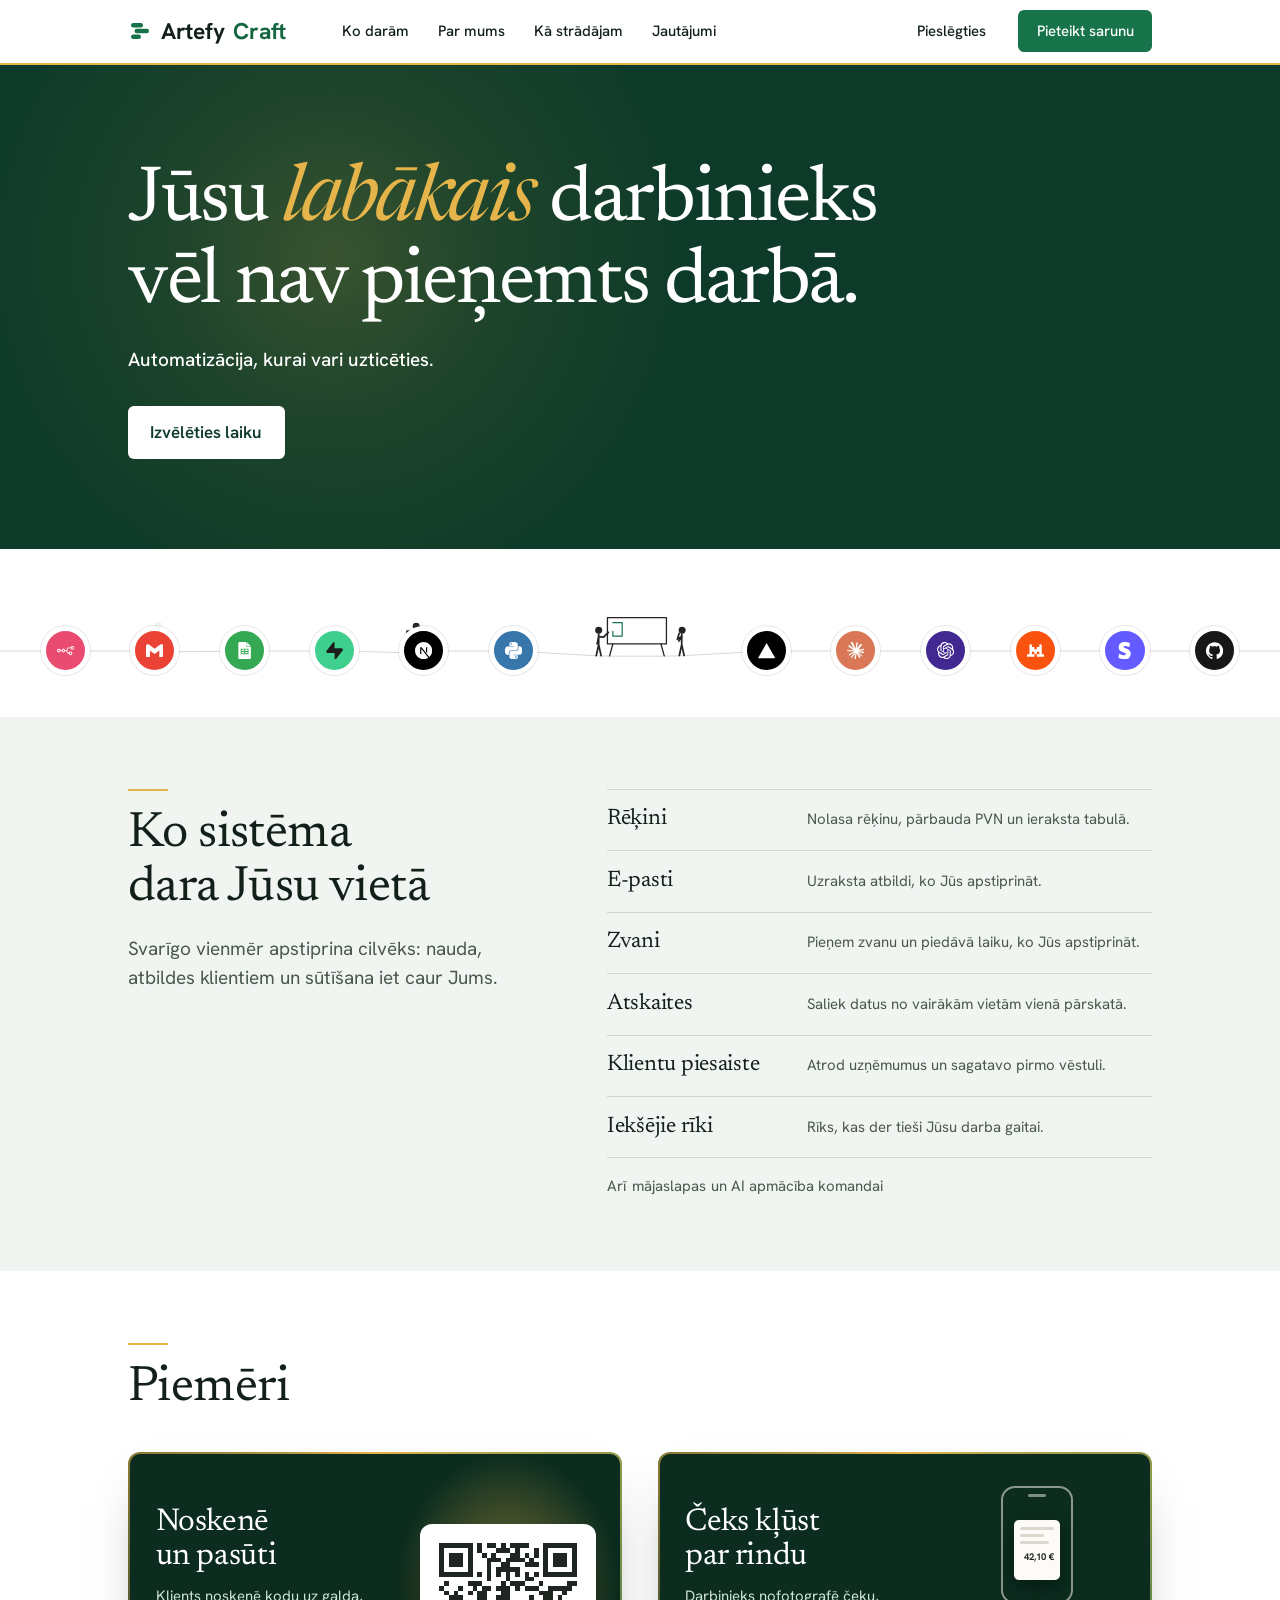
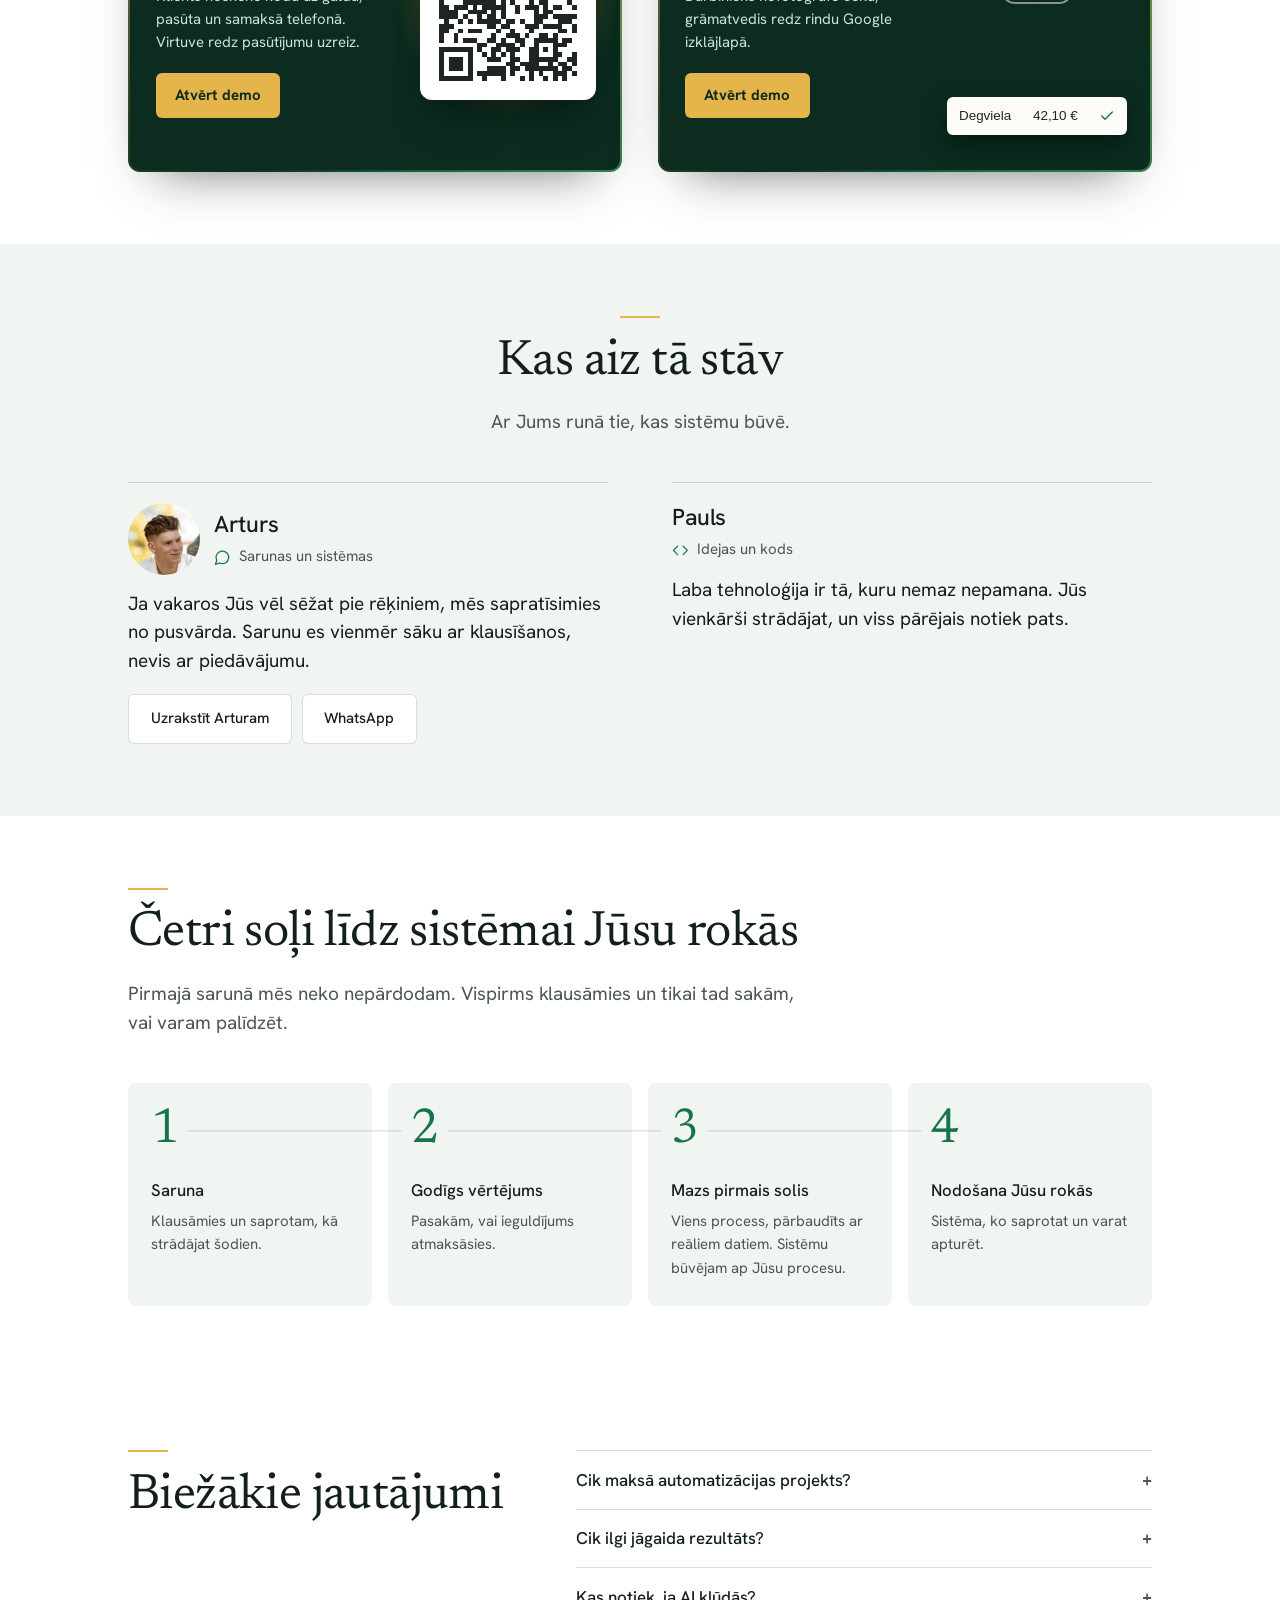
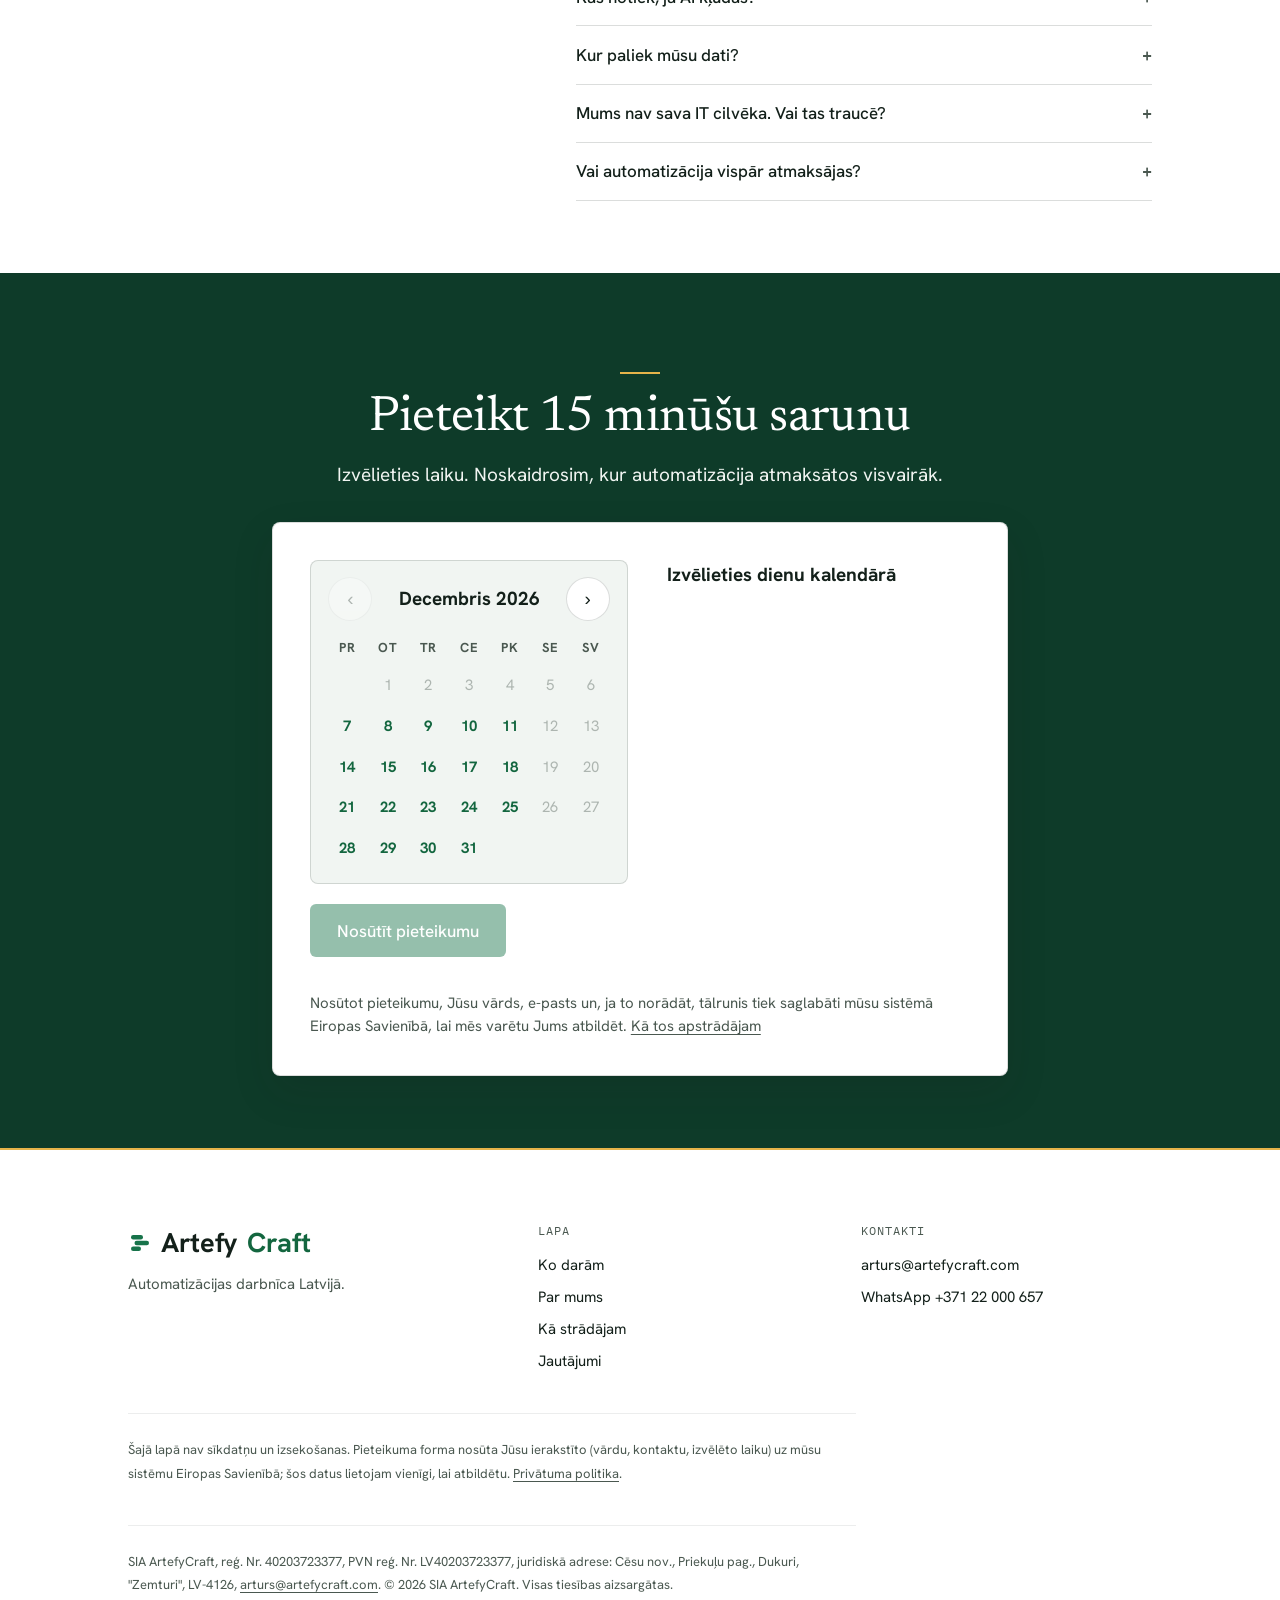
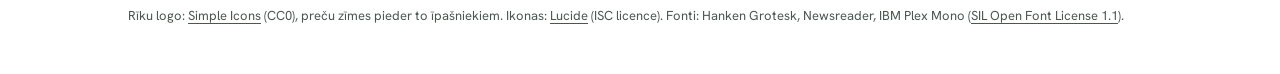
==== commit 934f2e16: "Menu line under the section in view, the tools thread through the four steps Why: the owner asked fo" ====
--- a/index.html
+++ b/index.html
@@ -2,7 +2,7 @@
 <html lang="lv">
 <head>
 <meta charset="utf-8">
-<meta http-equiv="Content-Security-Policy" content="default-src 'none'; script-src 'sha256-b19RryGZ+yaGGSZK6sji0mhTj8WR85nh6gdhPHZwMCQ=' 'sha256-q+XBrzQp83641Kef230zU+oPtJMg2BadbfOfHyuU1vQ=' 'sha256-H9xbKPs+6GqctsWBT7fHJi2YNaZ1xFNQmWUExeQFsFk=' 'sha256-HbOfpXusccifRSdH68o9YBhZXxMxSIZ6NOgyAUP1u60='; style-src 'unsafe-inline'; img-src 'self' data:; font-src 'self'; connect-src https://zcbwdbcfalwhapwgzswj.supabase.co; form-action 'none'; base-uri 'none'; object-src 'none'; upgrade-insecure-requests">
+<meta http-equiv="Content-Security-Policy" content="default-src 'none'; script-src 'sha256-b19RryGZ+yaGGSZK6sji0mhTj8WR85nh6gdhPHZwMCQ=' 'sha256-q+XBrzQp83641Kef230zU+oPtJMg2BadbfOfHyuU1vQ=' 'sha256-H9xbKPs+6GqctsWBT7fHJi2YNaZ1xFNQmWUExeQFsFk=' 'sha256-HbOfpXusccifRSdH68o9YBhZXxMxSIZ6NOgyAUP1u60=' 'sha256-68i1hFqVGXsiWcCqh1KABjrrbbwVIcE2ZoFZve8rd5k='; style-src 'unsafe-inline'; img-src 'self' data:; font-src 'self'; connect-src https://zcbwdbcfalwhapwgzswj.supabase.co; form-action 'none'; base-uri 'none'; object-src 'none'; upgrade-insecure-requests">
 <meta name="referrer" content="strict-origin-when-cross-origin">
 <meta name="viewport" content="width=device-width, initial-scale=1">
 <link rel="preload" href="fonti/hanken-grotesk-768af2923e.woff2" as="font" type="font/woff2" crossorigin>
@@ -1379,6 +1379,18 @@
 .vnum{font-size:clamp(2.4rem,1.8rem + 1.6vw,3.2rem);font-weight:500;letter-spacing:-.03em;line-height:1;margin-bottom:.9rem}
 .vstats b{font-weight:500;font-size:1.05rem}
 .vstats li>span:last-child{color:var(--muted);font-size:var(--fs-small)}
+/* menu line and steps thread */
+.nav-links{position:relative}
+.nav-ind{position:absolute;left:0;bottom:-.55rem;width:1px;height:2px;background:var(--accent);transform-origin:0 0;opacity:0;pointer-events:none;transition:transform .45s cubic-bezier(.3,.7,.2,1),opacity .25s ease}
+.mmenu-list a[aria-current]{color:var(--accent-text);text-decoration-line:underline;text-decoration-color:var(--accent);text-decoration-thickness:2px;text-underline-offset:.4em}
+@media (forced-colors:active){.nav-ind{forced-color-adjust:none;background:CanvasText}}
+.vproc .wrap{position:relative}
+.vsthread{position:absolute;left:0;top:0;z-index:1;max-width:none;overflow:visible;pointer-events:none}
+.vsthread path{fill:none;stroke:rgba(36,36,34,.18);stroke-width:1}/* the tools row thread: its --hair inside .vtools */
+@media (max-width:520px){.vstats li{grid-template-columns:2.4rem minmax(0,1fr);column-gap:1.1rem;row-gap:.3rem}
+.vstats .vnum{grid-row:1 / span 2;text-align:center;margin-bottom:0}
+.vstats li>b,.vstats li>span:last-child{grid-column:2}}
+@media (prefers-reduced-motion:reduce){.nav-ind{transition:none}.vsthread path{transition:none!important}}
 
 
 .vabout{background:var(--recessed);padding-block:0}
@@ -2707,5 +2719,86 @@
   }
 })();
 </script>
+<script>
+(function(){
+  var d=document,reduce=matchMedia('(prefers-reduced-motion: reduce)');
+  /* menu: a green line under the link of the section in view; the phone menu marks it with colour */
+  (function(){
+    var box=d.querySelector('.nav-links'),nav=d.querySelector('.nav'),ind=null,dead=false;
+    if(!box||!nav)return;
+    function die(){dead=true;if(ind&&ind.parentNode)ind.parentNode.removeChild(ind)}
+    try{
+      var links=[].slice.call(d.querySelectorAll('.nav-links a[href^="#"],.mmenu-list a[href^="#"]'));
+      var secs=[];
+      [['sakums','sakums'],['ko-daram','ko-daram'],['piemeri','ko-daram'],['par','par'],['process','process'],['buj','buj'],['rezervacija','rezervacija']].forEach(function(o){
+        var e=d.getElementById(o[0]);if(e)secs.push([e,o[1]])});
+      ind=d.createElement('span');ind.className='nav-ind';ind.setAttribute('aria-hidden','true');box.appendChild(ind);
+      var cur=null,shown=false,queued=false;
+      var place=function(force){
+        queued=false;if(dead)return;
+        try{
+          var line=nav.getBoundingClientRect().bottom+innerHeight*.3,id='';
+          for(var i=0;i<secs.length;i++){if(secs[i][0].getBoundingClientRect().top<=line)id=secs[i][1]}
+          if(id===cur&&!force)return;cur=id;
+          links.forEach(function(a){if(a.getAttribute('href')==='#'+id)a.setAttribute('aria-current','true');else a.removeAttribute('aria-current')});
+          var a=box.querySelector('a[href="#'+id+'"]');
+          if(!a||!a.offsetWidth){ind.style.opacity='0';shown=false;return}
+          var tf='translateX('+a.offsetLeft+'px) scaleX('+a.offsetWidth+')';
+          if(!shown){ind.style.transition='opacity .25s ease';ind.style.transform=tf;ind.getBoundingClientRect();ind.style.transition='';shown=true}
+          else ind.style.transform=tf;
+          ind.style.opacity='1';
+        }catch(e){die()}
+      };
+      addEventListener('scroll',function(){if(!queued){queued=true;requestAnimationFrame(function(){place(false)})}},{passive:true});
+      addEventListener('resize',function(){place(true)});
+      if(d.fonts&&d.fonts.ready)d.fonts.ready.then(function(){place(true)});
+      place(true);
+    }catch(e){die()}
+  })();
+  /* steps: the tools row thread drawn through the four numbers, once, when the list comes into view */
+  (function(){
+    var ol=d.querySelector('.vproc .vstats'),host=ol&&ol.parentNode,NS='http://www.w3.org/2000/svg',svg=null,ps=[],drawn=reduce.matches,dead=false;
+    if(!ol)return;
+    function die(){dead=true;if(svg&&svg.parentNode)svg.parentNode.removeChild(svg)}
+    function glyph(n){var r=d.createRange();r.selectNodeContents(n);return r.getBoundingClientRect()}
+    function layout(){
+      if(dead)return;
+      try{
+        var b=host.getBoundingClientRect(),G=10,segs=[],ok=true;
+        var g=[].slice.call(ol.querySelectorAll('.vnum')).map(function(n){var r=glyph(n);
+          return {l:r.left-b.left,r:r.right-b.left,t:r.top-b.top,b:r.bottom-b.top,x:(r.left+r.right)/2-b.left,y:(r.top+r.bottom)/2-b.top}});
+        for(var i=0;i+1<g.length;i++){var p=g[i],q=g[i+1];
+          if(Math.abs(p.y-q.y)<1.5&&q.l-p.r>3*G)segs.push([p.r+G,p.y,q.l-G,q.y]);
+          else if(Math.abs(p.x-q.x)<1.5&&q.t-p.b>3*G)segs.push([p.x,p.b+G,q.x,q.t-G]);
+          else ok=false}
+        svg.style.display=ok&&segs.length===3?'':'none';
+        svg.setAttribute('width',b.width.toFixed(1));svg.setAttribute('height',b.height.toFixed(1));
+        segs.forEach(function(s,i){var p=ps[i];if(!p)return;
+          var L=Math.hypot(s[2]-s[0],s[3]-s[1]);
+          p.setAttribute('d','M'+s[0].toFixed(1)+' '+s[1].toFixed(1)+'L'+s[2].toFixed(1)+' '+s[3].toFixed(1));
+          p.style.strokeDasharray=L.toFixed(1)+' '+L.toFixed(1);p.style.strokeDashoffset=drawn?'0':L.toFixed(1)});
+      }catch(e){die()}
+    }
+    function draw(){
+      if(dead||drawn)return;drawn=true;
+      try{svg.getBoundingClientRect();
+        ps.forEach(function(p,i){p.style.transition='stroke-dashoffset .5s cubic-bezier(.45,0,.25,1) '+(i*.5)+'s';p.style.strokeDashoffset='0'});
+      }catch(e){die()}
+    }
+    try{
+      svg=d.createElementNS(NS,'svg');svg.setAttribute('class','vsthread');svg.setAttribute('aria-hidden','true');svg.setAttribute('focusable','false');
+      for(var k=0;k<3;k++){var pk=d.createElementNS(NS,'path');svg.appendChild(pk);ps.push(pk)}
+      host.appendChild(svg);layout();
+      if(!drawn){
+        if('IntersectionObserver' in window){var io=new IntersectionObserver(function(es){if(es[es.length-1].isIntersecting){io.disconnect();draw()}},{rootMargin:'0px 0px -25% 0px'});io.observe(ol)}
+        else{drawn=true;layout()}
+      }
+      if(reduce.addEventListener)reduce.addEventListener('change',function(){if(reduce.matches&&!drawn){drawn=true;layout()}});
+      if('ResizeObserver' in window)new ResizeObserver(function(){layout()}).observe(host);else addEventListener('resize',layout);
+      if(d.fonts&&d.fonts.ready)d.fonts.ready.then(layout);
+    }catch(e){die()}
+  })();
+})();
+</script>
 </body>
 </html>
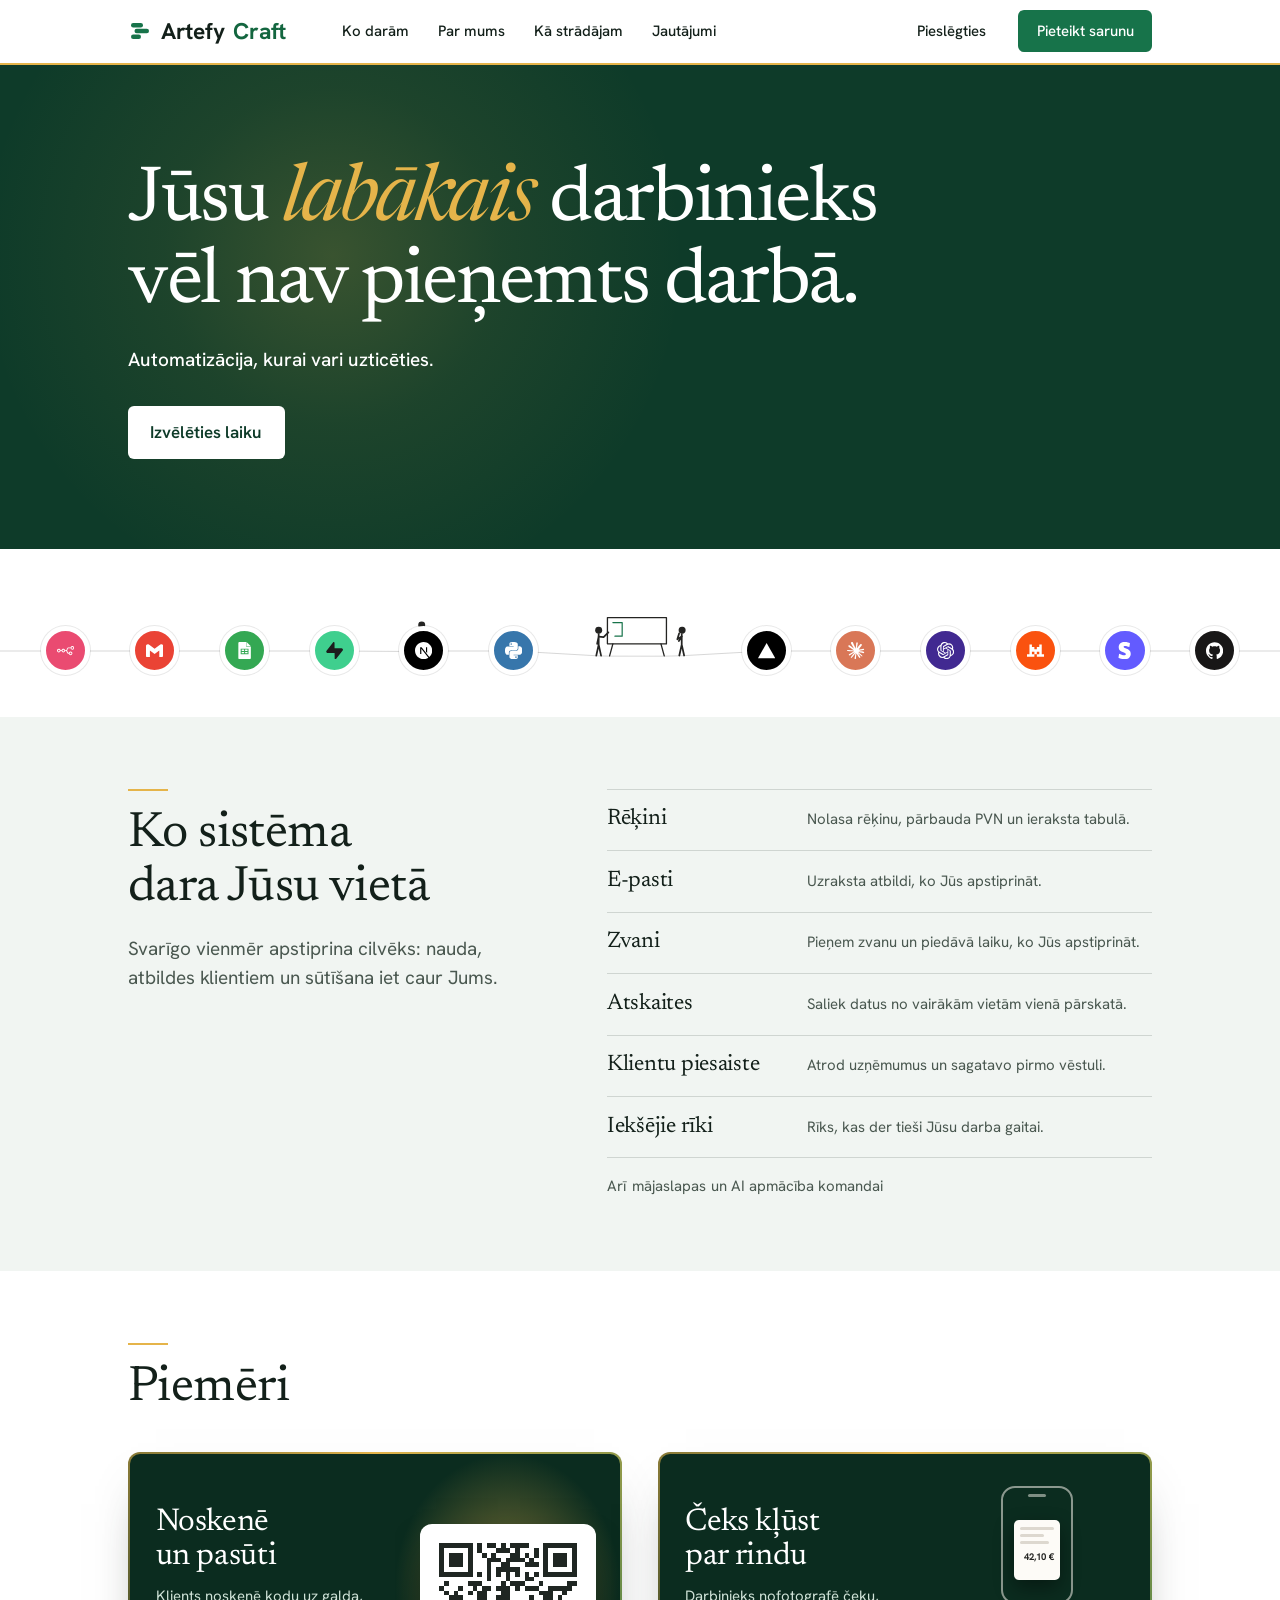
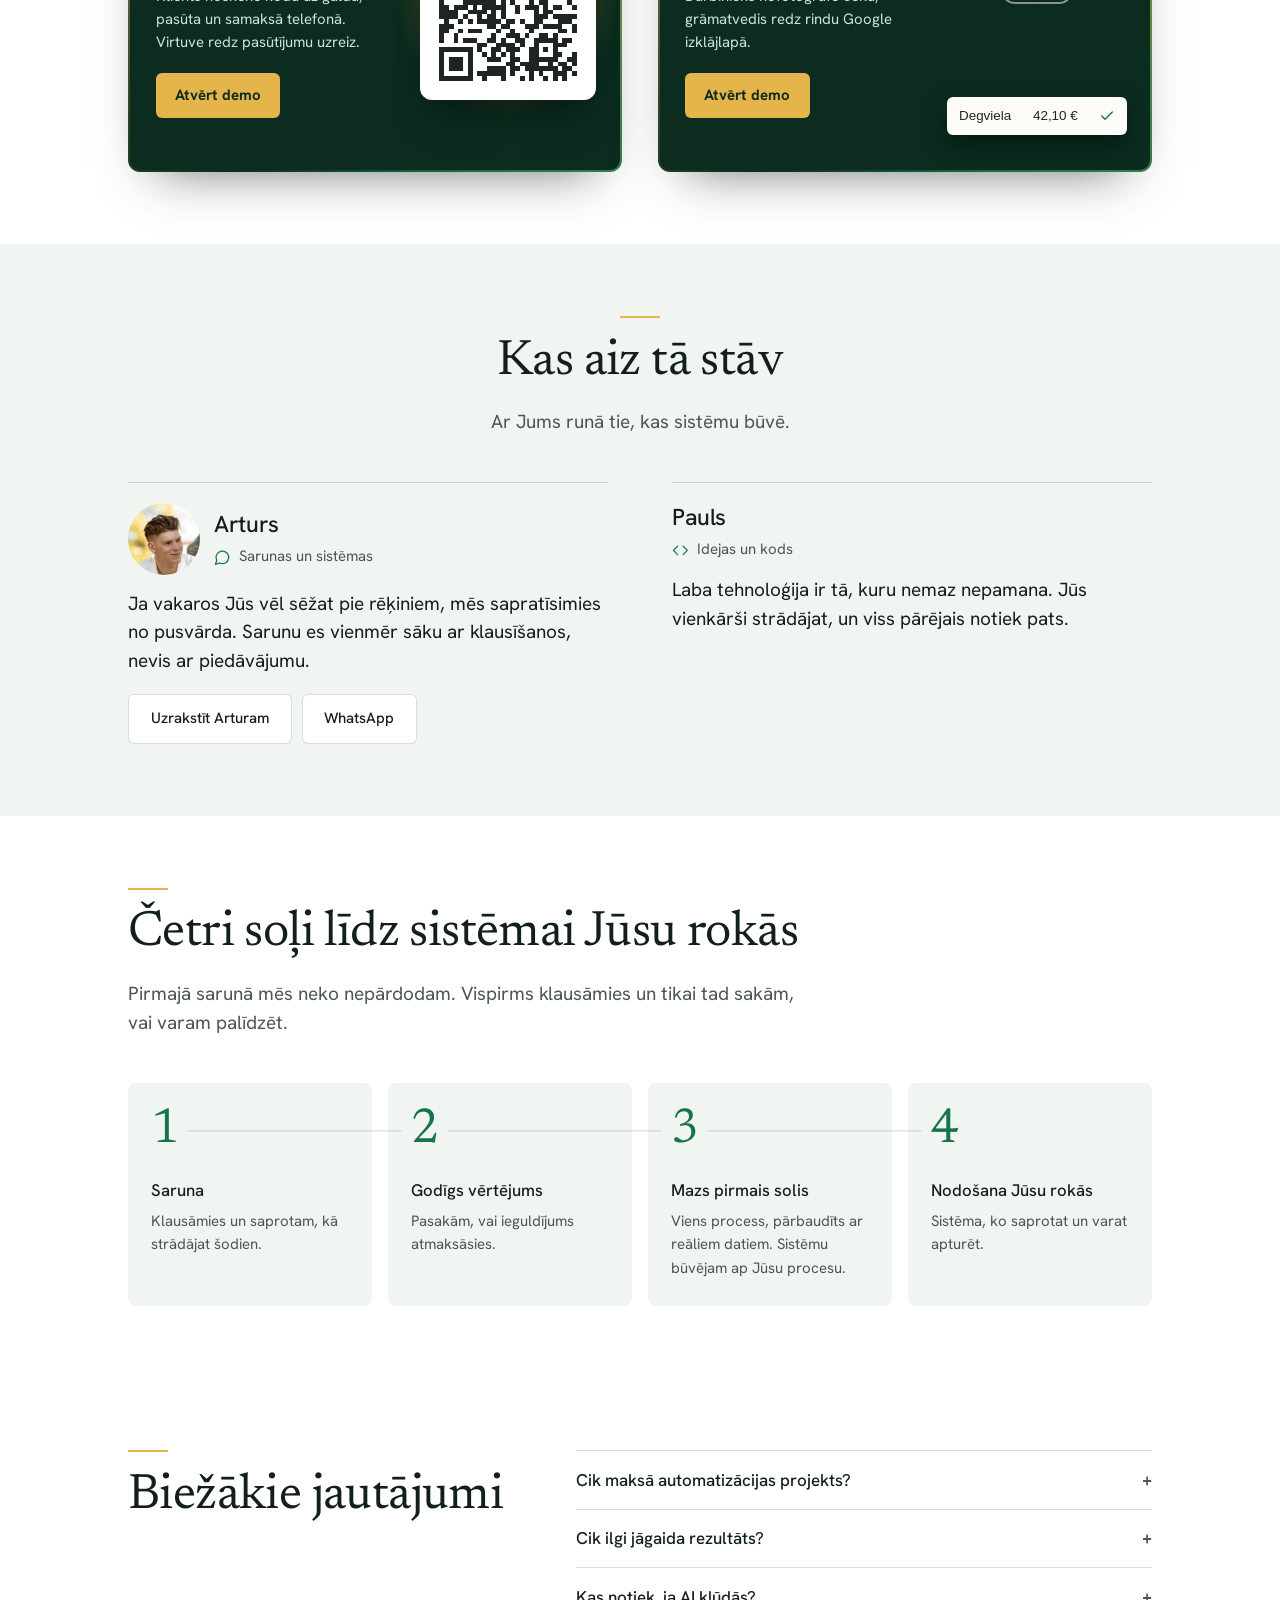
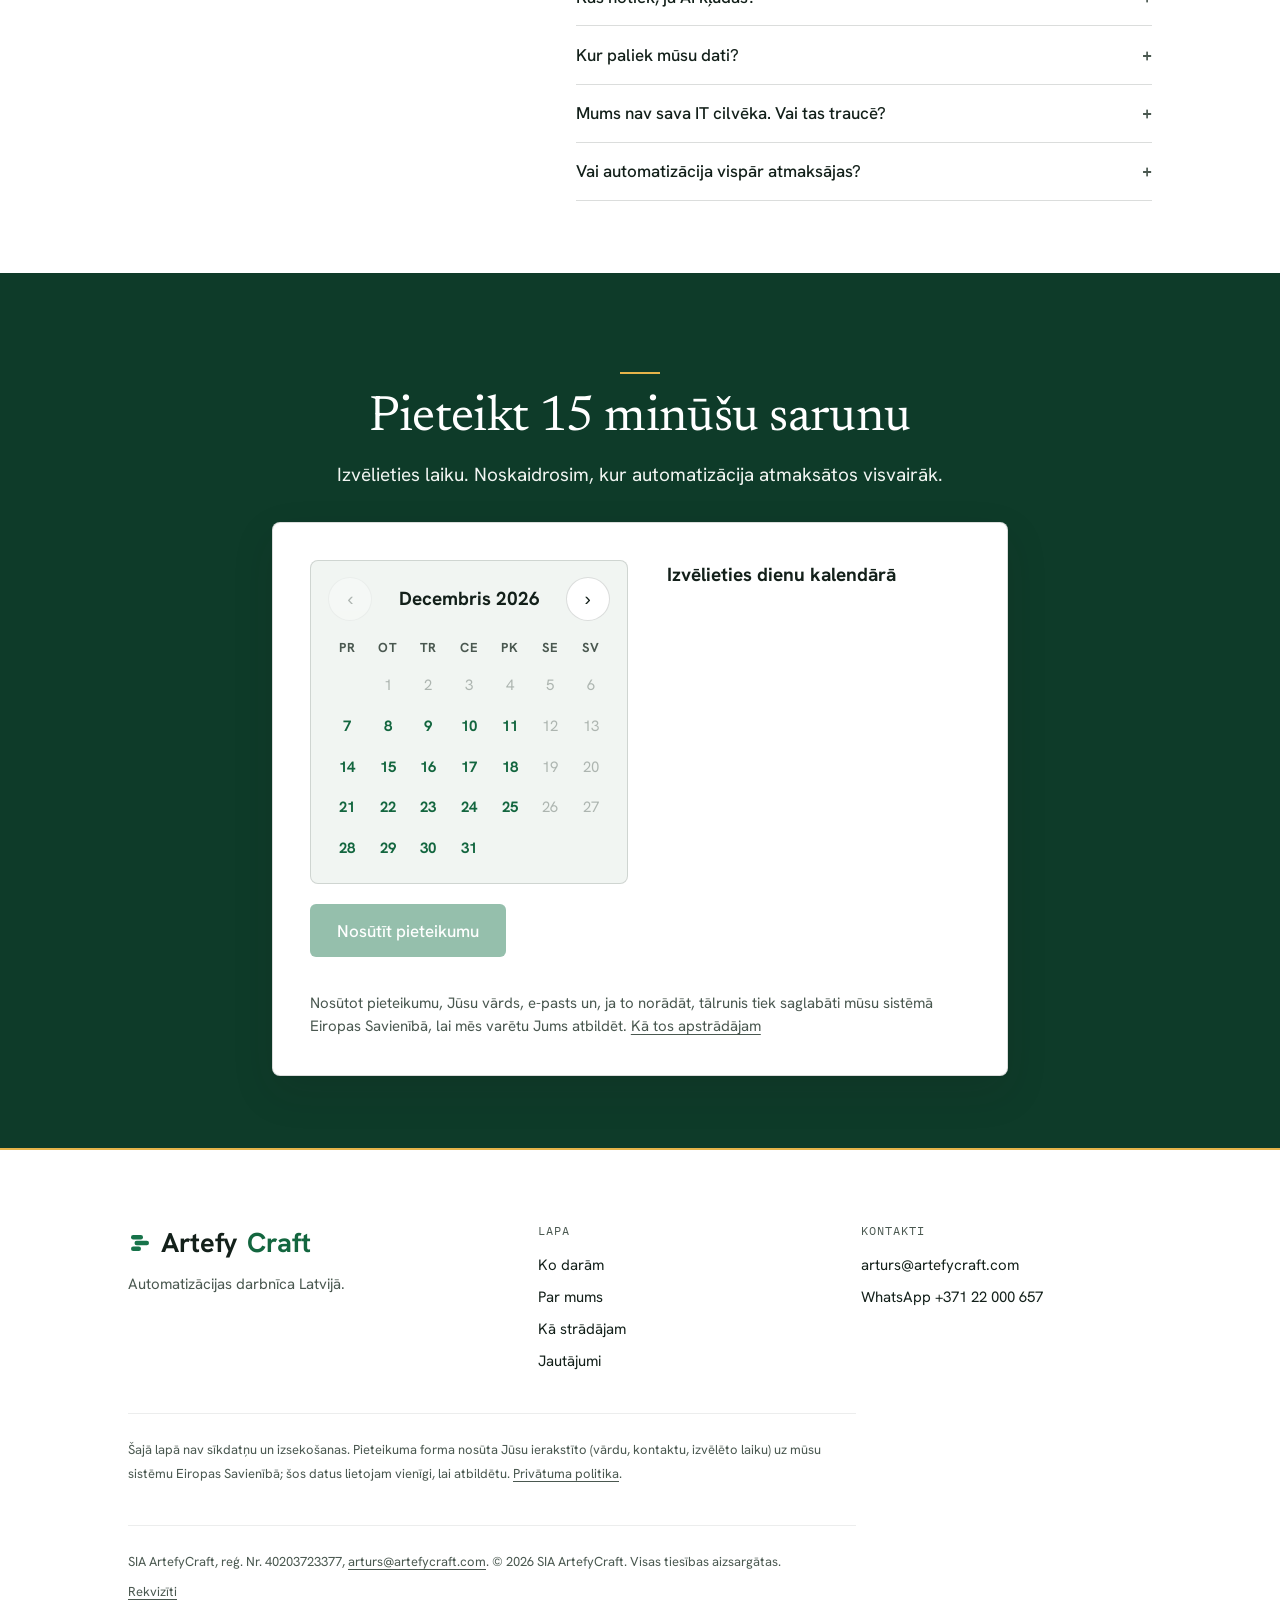
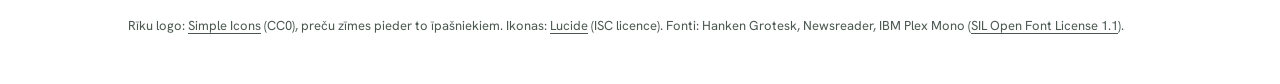
==== commit 0b11fd73: "The legal address opens under a closed "Rekvizīti" fold in the footer and on the privacy page Why: t" ====
--- a/index.html
+++ b/index.html
@@ -937,6 +937,12 @@
 .bk-err a{color:inherit;text-underline-offset:3px}
 .bk-pp a,.privacy a{color:inherit;text-underline-offset:3px}
 .vlegal{margin-top:.4rem}
+/* the legal address under a closed fold */
+.vreq{margin-top:.2rem;font-size:.8125rem;line-height:1.8;color:var(--muted)}
+.vreq summary{display:inline-block;padding:.2rem 0;cursor:pointer;list-style:none;text-decoration:underline;text-underline-offset:3px}
+.vreq summary::-webkit-details-marker{display:none}
+.vreq summary:hover{color:var(--accent-text)}
+.vreq p{max-width:56em}
 
 
 footer{padding:3rem 0 6.5rem}
@@ -1990,7 +1996,8 @@
       <div><p class="vfoot-h">Kontakti</p><a href="mailto:arturs@artefycraft.com">arturs@artefycraft.com</a><a href="https://wa.me/37122000657" target="_blank" rel="noopener">WhatsApp +371 22 000 657</a></div>
     </div>
     <p class="privacy">Šajā lapā nav sīkdatņu un izsekošanas. Pieteikuma forma nosūta Jūsu ierakstīto (vārdu, kontaktu, izvēlēto laiku) uz mūsu sistēmu Eiropas Savienībā; šos datus lietojam vienīgi, lai atbildētu. <a href="privatums/">Privātuma politika</a>.</p>
-    <p class="privacy vlegal">SIA ArtefyCraft, reģ. Nr. 40203723377, PVN reģ. Nr. LV40203723377, juridiskā adrese: Cēsu nov., Priekuļu pag., Dukuri, "Zemturi", LV-4126, <a href="mailto:arturs@artefycraft.com">arturs@artefycraft.com</a>. © 2026 SIA ArtefyCraft. Visas tiesības aizsargātas.</p>
+    <p class="privacy vlegal">SIA ArtefyCraft, reģ. Nr. 40203723377, <a href="mailto:arturs@artefycraft.com">arturs@artefycraft.com</a>. © 2026 SIA ArtefyCraft. Visas tiesības aizsargātas.</p>
+    <details class="vreq"><summary>Rekvizīti</summary><p>SIA ArtefyCraft, reģ. Nr. 40203723377, PVN reģ. Nr. LV40203723377, juridiskā adrese: Cēsu nov., Priekuļu pag., Dukuri, "Zemturi", LV-4126.</p></details>
     <p class="vcredit">Rīku logo: <a href="https://simpleicons.org" rel="noopener" target="_blank">Simple Icons</a> (CC0), preču zīmes pieder to īpašniekiem. Ikonas: <a href="https://lucide.dev" rel="noopener" target="_blank">Lucide</a> (ISC licence). Fonti: Hanken Grotesk, Newsreader, IBM Plex Mono (<a href="fonti/OFL.txt">SIL Open Font License 1.1</a>).</p>
   </div>
 </footer>
